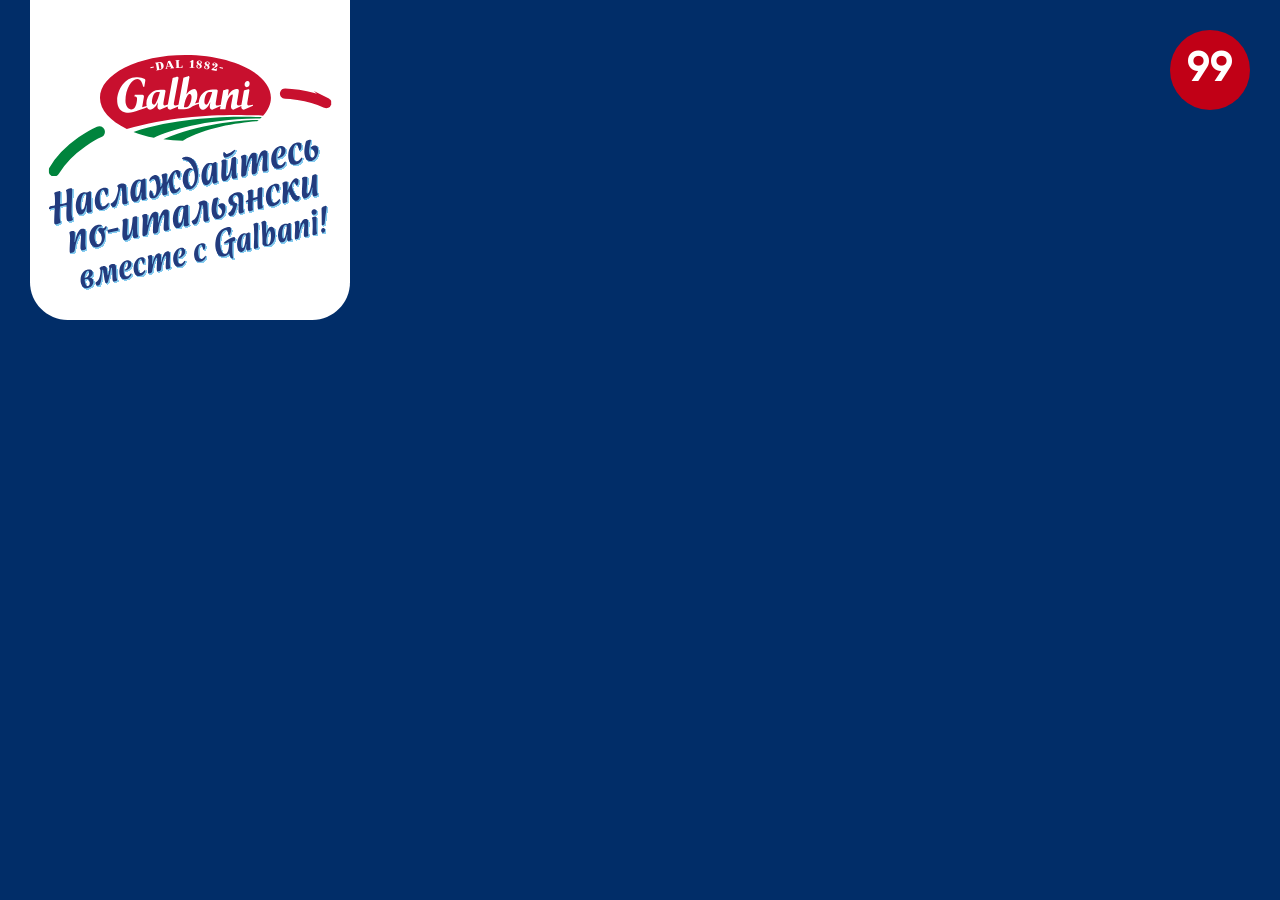
==== game.html @ 810508b4 "add game page" ====
<!doctype html>
<html lang="ru">
  <head>
    <meta charset="UTF-8" />
    <meta name="viewport" content="width=device-width, initial-scale=1.0" />
    <meta http-equiv="X-UA-Compatible" content="IE=edge" />
    <meta name="theme-color" content="#1e2d68" />
    <meta name="description" content="Galbani - Продукция" />
    <link rel="icon" type="image/x-icon" href="./assets/img/favicon.ico" />
    <link rel="stylesheet" type="text/css" href="./assets/css/styles.min.css?v=1.1" />
    <title>Galbani - Продукция</title>
  </head>
  <body>
    <div class="body">
      <!--PRELOADER-->
      <div class="preloader" data-preloader>
        <div class="preloader-center">
          <img src="./assets/img/svg/preloader.svg" alt="Galbani" />
        </div>
      </div>

      <main class="main">
        <!--SECTION PRODUCTS-->
        <section class="section section--game no-padding">
          <a href="../" class="go-back"><span>Назад</span></a>
          <div class="game-timer"><span>99</span></div>

          <div class="game-wrapper">ssss</div>
        </section>
      </main>
    </div>

    <!--POPUPS-->
    <div class="backdrop" data-backdrop>
      <div class="popup" data-popup>
        <!--AUTH POPUP-->
        <div class="popup-content" id="cheque">
          <button class="popup-close" data-popup-close></button>
          CHEQUE POPUP
        </div>
      </div>
    </div>

    <script src="./assets/js/scripts.js" type="module" defer></script>
  </body>
</html>
---- assets/css/styles.min.css ----
:root{--font: 'gilroy', sans-serif;--title: 'dessert-script', sans-serif;--white: #ffffff;--grey: #eef2ec;--black: #000000;--light-blue: #e5f0f8;--bg-blue: #9ed1ea;--blue-light: #02acf7;--blue: #012d68;--blue-hover: #0a499e;--red: #c10016;--red-hover: #d6132a;--invalid: #ffe26b;--cubic: ease}:root{font-synthesis:none;text-rendering:optimizeLegibility;-webkit-font-smoothing:antialiased;-moz-osx-font-smoothing:grayscale;outline:none;-webkit-tap-highlight-color:rgba(0,0,0,0);-webkit-backface-visibility:hidden;backface-visibility:hidden}*,*:before,*:after{padding:0;margin:0;-webkit-box-sizing:border-box;box-sizing:border-box;-webkit-tap-highlight-color:rgba(0,0,0,0)}html,body,.body{font-family:var(--font);font-size:14px;font-weight:400;height:100%;z-index:0}.body{display:-webkit-box;display:-ms-flexbox;display:flex;-webkit-box-orient:vertical;-webkit-box-direction:normal;-ms-flex-direction:column;flex-direction:column;width:100%;position:relative;overflow-x:hidden;overflow-y:auto;-ms-scroll-chaining:none;overscroll-behavior:none;font-family:var(--font);background-color:var(--blue-light);-webkit-overflow-scrolling:touch}img{display:block;-o-object-fit:cover;object-fit:cover;-webkit-user-select:none;-moz-user-select:none;-ms-user-select:none;user-select:none;pointer-events:none}h1,h2,h3,h4,h5,h6,b strong{color:inherit;font-family:var(--title);font-weight:400}a{color:inherit;text-decoration:none;outline:none}ul,ol,menu{list-style:none}fieldset{border:none}button{position:relative;border:none;cursor:pointer;background:none;color:inherit}button:disabled{cursor:auto;pointer-events:none;opacity:.3}.main{display:block;-webkit-box-flex:1;-ms-flex:1;flex:1;-webkit-box-pack:center;-ms-flex-pack:center;justify-content:center;-webkit-box-align:start;-ms-flex-align:start;align-items:flex-start;-ms-flex-line-pack:start;align-content:flex-start;position:relative;width:100%;height:auto}.container{display:block;position:relative;margin:0 auto;width:100%;max-width:1360px;padding:0px 30px;z-index:1}@media(max-width: 1365px){.container{max-width:1200px}}@media(max-width: 1279px){.container{max-width:1024px;padding:0px 20px}}@media(max-width: 1023px){.container{max-width:768px}}.section{display:block;width:100%;position:relative;overflow:hidden;z-index:1;padding:80px 0px;scroll-margin:60px}@media(max-width: 1023px){.section{padding:40px 0px;scroll-margin:50px}}.section.full{min-height:100svh}.section.visible{overflow:visible}.preloader{display:block;position:fixed;overflow:hidden;width:100%;height:100%;left:0px;top:0px;z-index:21;padding:0px 40px;pointer-events:all}@media(max-width: 1439px){.preloader{padding:0px 30px}}@media(max-width: 767px){.preloader{padding:0px 20px}}.preloader:before{content:"";display:block;position:absolute;width:100%;height:100%;left:0px;top:0px;background:-webkit-gradient(linear, left top, left bottom, from(#294b92), to(#1e2d68));background:linear-gradient(#294b92, #1e2d68);opacity:1;-webkit-transition:opacity 1s var(--cubic);transition:opacity 1s var(--cubic)}.preloader.hidden:before{opacity:0}.preloader.hidden .preloader-center{width:400px;height:370px}@media(max-width: 1439px){.preloader.hidden .preloader-center{width:320px;height:320px}}@media(max-width: 1279px){.preloader.hidden .preloader-center{width:100px;height:100px}}.preloader.hidden .preloader-center{left:0%;top:0%;-webkit-transform:translate(0%, 0%);-ms-transform:translate(0%, 0%);transform:translate(0%, 0%)}.preloader.absolute{position:absolute}.preloader-center{display:-webkit-box;display:-ms-flexbox;display:flex;-webkit-box-pack:center;-ms-flex-pack:center;justify-content:center;-webkit-box-align:end;-ms-flex-align:end;align-items:flex-end;-ms-flex-line-pack:end;align-content:flex-end;position:relative;width:560px;height:518px}@media(max-width: 1439px){.preloader-center{width:400px;height:370px}}@media(max-width: 1279px){.preloader-center{width:260px;height:242px}}.preloader-center{left:50%;top:50%;-webkit-transform:translate(-50%, -50%);-ms-transform:translate(-50%, -50%);transform:translate(-50%, -50%);-webkit-transition:width 1s var(--cubic),height 1s var(--cubic),left 1s var(--cubic),top 1s var(--cubic),-webkit-transform 1s var(--cubic);transition:width 1s var(--cubic),height 1s var(--cubic),left 1s var(--cubic),top 1s var(--cubic),-webkit-transform 1s var(--cubic);transition:width 1s var(--cubic),height 1s var(--cubic),left 1s var(--cubic),top 1s var(--cubic),transform 1s var(--cubic);transition:width 1s var(--cubic),height 1s var(--cubic),left 1s var(--cubic),top 1s var(--cubic),transform 1s var(--cubic),-webkit-transform 1s var(--cubic)}.preloader-center:before{content:"";display:block;position:absolute;left:0px;bottom:50%;background:var(--white);width:100%;height:10000px;z-index:0}.preloader-center img{position:relative;z-index:1;width:100%}@font-face{font-family:"dessert-script";src:url("../fonts/dessert-script.woff2") format("woff2"),url("../fonts/dessert-script.woff") format("woff");font-weight:400;font-style:normal}@font-face{font-family:"gilroy";src:url("../fonts/gilroy-bold.woff2") format("woff2"),url("../fonts/gilroy-bold.woff") format("woff");font-weight:700;font-style:normal}@font-face{font-family:"gilroy";src:url("../fonts/gilroy-semibold.woff2") format("woff2"),url("../fonts/gilroy-semibold.woff") format("woff");font-weight:600;font-style:normal}@font-face{font-family:"gilroy";src:url("../fonts/gilroy-medium.woff2") format("woff2"),url("../fonts/gilroy-medium.woff") format("woff");font-weight:500;font-style:normal}@font-face{font-family:"gilroy";src:url("../fonts/gilroy-regular.woff2") format("woff2"),url("../fonts/gilroy-regular.woff") format("woff");font-weight:400;font-style:normal}.title{display:block;width:100%;margin:0 auto;line-height:1;text-align:center}.title.red{color:var(--red)}.title.white{color:var(--white)}.title.ta--l{text-align:left}.title.upper{text-transform:uppercase}.title.title--80{font-size:clamp(40px,5.5556vw,80px)}.subtitle{font-size:clamp(20px,1.6667vw,24px);line-height:1.3;font-weight:400}.subtitle.ta--c{text-align:center}:root{--input-font-family: var(--font);--input-font-size: 14px;--input-font-weight: 400;--input-text-transform: auto;--input-height: 36px;--input-padding: 0px 14px;--input-background: var(--white);--input-border: 2px solid var(--white);--input-border-radius: 5px;--input-color: var(--black);--input-placeholder-color: var(--black);--input-placeholder-opacity: 0.6;--invalid-border: 2px solid var(--yellow);--invalid-color: var(--invalid);--form-gap: 14px}@media(max-width: 1439px){:root{--input-height: 36px;--input-font-size: 14px;--input-border-radius: 5px}}.form{display:-webkit-box;display:-ms-flexbox;display:flex;position:relative;-ms-flex-wrap:wrap;flex-wrap:wrap;width:100%;margin-left:auto;margin-right:auto;gap:var(--form-gap)}.form fieldset{display:-webkit-box;display:-ms-flexbox;display:flex;position:relative;width:100%;-webkit-box-orient:vertical;-webkit-box-direction:normal;-ms-flex-direction:column;flex-direction:column;gap:14px}.label{display:block;width:100%;position:relative;color:inherit}.label .label__text{display:block;width:100%;padding:0px 4px;font-size:10px;font-family:var(--font);opacity:.5;font-weight:500;text-align:left;padding-bottom:5px}.label .placeholder{display:-webkit-box;display:-ms-flexbox;display:flex;position:absolute;width:0px;height:100%;left:18px;top:-2px}@media(max-width: 767px){.label .placeholder{top:0px}}.label .placeholder{-ms-flex-wrap:wrap;flex-wrap:wrap;-webkit-box-pack:start;-ms-flex-pack:start;justify-content:flex-start;-webkit-box-align:center;-ms-flex-align:center;align-items:center;-ms-flex-line-pack:center;align-content:center;color:var(--black);opacity:.6;-webkit-transform:scale(1) translate(0px, 0px);-ms-transform:scale(1) translate(0px, 0px);transform:scale(1) translate(0px, 0px);-webkit-transition:-webkit-transform .2s;transition:-webkit-transform .2s;transition:transform .2s;transition:transform .2s, -webkit-transform .2s;pointer-events:none;white-space:nowrap}.input{width:100%;height:var(--input-height);background:var(--input-background);border:var(--input-border);border-radius:var(--input-border-radius);font-family:var(--input-font-family);font-size:var(--input-font-size);font-weight:var(--input-font-weight);color:var(--input-color);padding:var(--input-padding);text-transform:var(--input-text-transform);outline:none;-webkit-appearance:none;-moz-appearance:none;appearance:none;-webkit-transition:.3s;transition:.3s;-webkit-box-shadow:none;box-shadow:none;resize:none}.input::-webkit-input-placeholder{opacity:.7;-webkit-transition:opacity .3s ease 0s;transition:opacity .3s ease 0s}.input::-moz-placeholder{opacity:.7;-moz-transition:opacity .3s ease 0s;transition:opacity .3s ease 0s}.input:-ms-input-placeholder{opacity:.7;-ms-transition:opacity .3s ease 0s;transition:opacity .3s ease 0s}.input::-ms-input-placeholder{opacity:.7;-ms-transition:opacity .3s ease 0s;transition:opacity .3s ease 0s}.input::placeholder{opacity:.7;-webkit-transition:opacity .3s ease 0s;transition:opacity .3s ease 0s}.input:focus::-webkit-input-placeholder{opacity:0}.input:focus::-moz-placeholder{opacity:0}.input:focus:-ms-input-placeholder{opacity:0}.input:focus::-ms-input-placeholder{opacity:0}.input:focus::placeholder{opacity:0}.input.input--textarea{height:100px}.input.invalid{border:var(--invalid-border);color:var(--red)}.input:not(:-moz-placeholder)+.placeholder{transform:scale(0.7) translate(0px, -18px)}.input:not(:-ms-input-placeholder)+.placeholder{-ms-transform:scale(0.7) translate(0px, -18px);transform:scale(0.7) translate(0px, -18px)}.input:focus+.placeholder,.input:not(:placeholder-shown)+.placeholder{-webkit-transform:scale(0.7) translate(0px, -18px);-ms-transform:scale(0.7) translate(0px, -18px);transform:scale(0.7) translate(0px, -18px)}.input:-webkit-autofill{-webkit-box-shadow:0 0 0px 1000px rgba(0,0,0,0) inset !important;box-shadow:0 0 0px 1000px rgba(0,0,0,0) inset !important;-webkit-text-fill-color:var(--input-color) !important;font-size:var(--input-font-size) !important;font-family:var(--input-font-family) !important;-webkit-transition:background-color 9999s ease-in-out 0s;transition:background-color 9999s ease-in-out 0s}.inputError{display:block;width:100%;height:0px;position:absolute;left:0px;text-align:left;overflow:hidden;-webkit-transition:.3s;transition:.3s;color:var(--invalid);font-size:14px;font-family:var(--font);z-index:20;pointer-events:none}.inputError span{display:inline-block;position:relative;padding:5px 14px;color:var(--black);font-weight:500;font-size:11px;background:var(--yellow);-webkit-box-shadow:0px 3px 10px rgba(0,0,0,.2);box-shadow:0px 3px 10px rgba(0,0,0,.2);top:0px;left:0px;margin-top:5px}.inputError span:before{content:"";width:8px;height:8px;background:var(--yellow);position:absolute;left:9px;top:-3px;-webkit-transform:scaleX(1.5) rotate(45deg);-ms-transform:scaleX(1.5) rotate(45deg);transform:scaleX(1.5) rotate(45deg)}.radio,.checkbox{display:none}.radio+.label__text,.checkbox+.label__text{display:-webkit-inline-box;display:-ms-inline-flexbox;display:inline-flex;-ms-flex-wrap:wrap;flex-wrap:wrap;-webkit-box-align:center;-ms-flex-align:center;align-items:center;-ms-flex-line-pack:center;align-content:center;position:relative;width:100%;min-height:26px;padding:0px;padding-left:40px;color:inherit;opacity:1;cursor:pointer;font-size:14px;line-height:1}.radio+.label__text span,.checkbox+.label__text span{display:inline;font-size:12px;line-height:1.2}.radio+.label__text span a,.checkbox+.label__text span a{display:inline;width:auto;margin:0;text-align:left;color:var(--yellow)}@media(hover: hover){.radio+.label__text span a:hover,.checkbox+.label__text span a:hover{text-decoration:underline}}.radio+.label__text:before,.checkbox+.label__text:before{content:"";display:block;position:absolute;left:0px;top:50%;-webkit-transform:translate(0%, -50%);-ms-transform:translate(0%, -50%);transform:translate(0%, -50%);width:26px;height:26px;border-radius:6px;border:2px solid var(--white);background:rgba(0,0,0,0);-webkit-transition:border .3s;transition:border .3s}.radio:checked+.label__text:before,.checkbox:checked+.label__text:before{background:var(--white) url("../img/svg/checkbox.svg") no-repeat center center;background-size:100% 100%}.radio.invalid+.label__text+.inputError,.checkbox.invalid+.label__text+.inputError{top:30px}.radio.invalid+.label__text,.checkbox.invalid+.label__text{color:var(--invalid)}.radio.invalid+.label__text:before,.checkbox.invalid+.label__text:before{border:2px solid var(--invalid)}.choices{background:none;border-radius:5px;width:100%;height:36px !important;background:var(--white);font-family:var(--font);text-align:left;border:none;margin:0 auto;z-index:10}.choices.is-open{border-radius:5px 5px 0px 0px}.choices.is-open .choices__inner{border-radius:5px 5px 0px 0px}.choices[data-type*=select-one] .choices__input{padding:0;border-bottom:none;background-color:none;margin:0}.choices__inner{width:calc(100% - 40px);text-align:left;border:none;padding:0 !important;border-radius:0px 0px 5px 5px;font-size:14px;font-weight:500;color:var(--black);overflow:hidden}.choices__list{border:none !important;overflow:hidden;padding:0px;background:none}.choices__list.choices__list--single{background:none !important;padding:0px 14px !important}.choices__list.choices__list--single>.choices__item{margin:0;height:36px;padding:0px !important;font-size:14px;margin-top:0}.choices__list--dropdown{left:0px;width:100% !important;border-radius:0px 0px 5px 5px !important;border:none !important;border-top:none !important;font-size:14px !important;font-weight:500;text-align:left;background:var(--white) !important}.choices__list--dropdown.is-active{background:none}.choices__list--dropdown .choices__item{background:var(--white);opacity:1}.choices__list--dropdown .choices__item.is-highlighted{background:rgba(0,0,0,.1) !important}.choices__item{display:block;background:none;-webkit-box-shadow:none;box-shadow:none;font-size:14px !important;width:100%;margin:0 auto;padding:0 !important;color:var(--black)}.choices__item.choices__item--selectable{display:-webkit-box;display:-ms-flexbox;display:flex;-webkit-box-pack:start;-ms-flex-pack:start;justify-content:flex-start;-webkit-box-align:center;-ms-flex-align:center;align-items:center;-ms-flex-line-pack:center;align-content:center;height:36px;padding:0px 14px !important}.choices__item:before,.choices__item:after{content:none !important}.choices[data-type*=select-one]::after{width:24px;height:24px;border:none !important;margin:0 !important;top:50%;right:6px;background:url("../img/svg/select.svg") no-repeat center center;-webkit-transform:translate(0px, -50%) rotate(0deg);-ms-transform:translate(0px, -50%) rotate(0deg);transform:translate(0px, -50%) rotate(0deg);-webkit-transition:.3s;transition:.3s}.choices.is-open[data-type*=select-one]::after{-webkit-transform:translate(0px, -50%) rotate(180deg);-ms-transform:translate(0px, -50%) rotate(180deg);transform:translate(0px, -50%) rotate(180deg)}@-webkit-keyframes button-shine{0%,60%{-webkit-transform:skew(-20deg) translate(-110%, 0%);transform:skew(-20deg) translate(-110%, 0%)}100%{-webkit-transform:skew(-20deg) translate(110%, 0%);transform:skew(-20deg) translate(110%, 0%)}}@keyframes button-shine{0%,60%{-webkit-transform:skew(-20deg) translate(-110%, 0%);transform:skew(-20deg) translate(-110%, 0%)}100%{-webkit-transform:skew(-20deg) translate(110%, 0%);transform:skew(-20deg) translate(110%, 0%)}}.buttons{display:-webkit-box;display:-ms-flexbox;display:flex;position:relative;width:100%;-webkit-box-pack:center;-ms-flex-pack:center;justify-content:center;-webkit-box-align:center;-ms-flex-align:center;align-items:center;gap:12px}.button{display:-webkit-box;display:-ms-flexbox;display:flex;height:40px;-webkit-box-pack:center;-ms-flex-pack:center;justify-content:center;-webkit-box-align:center;-ms-flex-align:center;align-items:center;-ms-flex-line-pack:center;align-content:center;position:relative;overflow:hidden;border-radius:40px;padding:0px 32px;background-color:var(--blue);font-family:var(--title);-webkit-transition:background-color .3s;transition:background-color .3s;font-weight:400}.button span{display:block;font-size:18px;line-height:1.2;color:var(--white)}.button>*{z-index:1;pointer-events:none}.button:before{content:"";display:block;position:absolute;left:0px;top:0px;width:100%;height:100%;background:-webkit-gradient(linear, left top, right top, from(rgba(0, 0, 0, 0)), color-stop(rgba(72, 175, 255, 0.502)), to(rgba(0, 0, 0, 0)));background:linear-gradient(90deg, rgba(0, 0, 0, 0), rgba(72, 175, 255, 0.502), rgba(0, 0, 0, 0));z-index:0;-webkit-animation:button-shine 4s ease-in-out infinite;animation:button-shine 4s ease-in-out infinite}@media(hover: hover){.button:hover{background-color:var(--blue-hover)}}.button.big{height:66px;padding:0px 40px}.button.big span{font-size:26px}.button.small{height:28px;padding:0px 24px}.button.small span{font-family:var(--font);font-weight:500;font-size:14px}.button.red{background-color:var(--red);height:50px}.button.red span{font-size:24px}.button.red:before{background:-webkit-gradient(linear, left top, right top, from(rgba(0, 0, 0, 0)), color-stop(rgba(255, 255, 255, 0.5)), to(rgba(0, 0, 0, 0)));background:linear-gradient(90deg, rgba(0, 0, 0, 0), rgba(255, 255, 255, 0.5), rgba(0, 0, 0, 0))}@media(hover: hover){.button.red:hover{background-color:var(--red-hover)}}.button.light{background-color:var(--bg-blue)}.button.light span{color:var(--blue)}.button.light:before{background:var(--white);-webkit-transform:translate(-101%, 0%);-ms-transform:translate(-101%, 0%);transform:translate(-101%, 0%);-webkit-animation:none;animation:none;-webkit-transition:-webkit-transform .5s;transition:-webkit-transform .5s;transition:transform .5s;transition:transform .5s, -webkit-transform .5s;border-radius:40px}@media(hover: hover){.button.light:hover:before{-webkit-transform:translate(0%, 0%);-ms-transform:translate(0%, 0%);transform:translate(0%, 0%)}}.button.full{width:100%}.burger{display:none}.header{position:sticky;display:-webkit-box;display:-ms-flexbox;display:flex;-webkit-box-pack:justify;-ms-flex-pack:justify;justify-content:space-between;-webkit-box-align:center;-ms-flex-align:center;align-items:center;-ms-flex-line-pack:center;align-content:center;top:0px;left:0px;z-index:20;width:100%;height:60px;-ms-flex-negative:0;flex-shrink:0;background:-webkit-gradient(linear, left top, left bottom, from(#1e2d68), to(#294b92));background:linear-gradient(#1e2d68, #294b92);color:var(--white);padding:0px 40px;gap:20px}@media(max-width: 1439px){.header{padding:0px 30px}}@media(max-width: 767px){.header{padding:0px 20px;height:50px}}.logo-wrapper{width:120px;height:60px}.logo-wrapper img{width:100%}@media(max-width: 767px){.logo-wrapper{width:80px;height:50px}}.profile-button{display:-webkit-inline-box;display:-ms-inline-flexbox;display:inline-flex;position:relative;-ms-flex-wrap:wrap;flex-wrap:wrap;-webkit-box-pack:center;-ms-flex-pack:center;justify-content:center;-webkit-box-align:center;-ms-flex-align:center;align-items:center;-ms-flex-line-pack:center;align-content:center;gap:6px;font-size:14px;font-weight:500;color:var(--white);-webkit-transition:color .3s;transition:color .3s}.profile-button:hover,.profile-button:focus{color:var(--bg-blue)}.navigation{display:-webkit-box;display:-ms-flexbox;display:flex;-webkit-box-align:center;-ms-flex-align:center;align-items:center;-webkit-box-pack:center;-ms-flex-pack:center;justify-content:center;z-index:2;margin-left:auto}.menu{display:-webkit-inline-box;display:-ms-inline-flexbox;display:inline-flex;-webkit-box-flex:1;-ms-flex:1;flex:1;-ms-flex-wrap:wrap;flex-wrap:wrap;-webkit-box-pack:center;-ms-flex-pack:center;justify-content:center;-webkit-box-align:center;-ms-flex-align:center;align-items:center;-ms-flex-line-pack:center;align-content:center;gap:24px}.menu li .menu__link{font-size:16px;font-weight:500;line-height:1;-webkit-transition:color .3s;transition:color .3s;cursor:pointer}.menu li .menu__link.active,.menu li .menu__link:hover,.menu li .menu__link:focus{color:var(--bg-blue)}@media(min-width: 1440px){.menu li .button{margin-left:30px}}@media(max-width: 1279px){.burger{display:-webkit-box;display:-ms-flexbox;display:flex;position:relative;right:10px;-webkit-box-pack:center;-ms-flex-pack:center;justify-content:center;-webkit-box-align:center;-ms-flex-align:center;align-items:center;-ms-flex-line-pack:center;align-content:center;width:20px;height:50px;font-size:0px;z-index:2;margin-left:auto;margin-right:-10px;-ms-flex-negative:0;flex-shrink:0}.burger span,.burger:before,.burger:after{position:absolute;height:3px;border-radius:1.5px;background:var(--white);-webkit-transition:.6s;transition:.6s;opacity:1;z-index:1}.burger:before{content:"";width:20px}.burger:after{content:"";width:20px}.burger span{width:20px;-webkit-transform:translate(0px, 0px);-ms-transform:translate(0px, 0px);transform:translate(0px, 0px)}.burger:before{-webkit-transform:translate(0px, -8px) rotate(0deg);-ms-transform:translate(0px, -8px) rotate(0deg);transform:translate(0px, -8px) rotate(0deg)}.burger:after{-webkit-transform:translate(0px, 8px) rotate(0deg);-ms-transform:translate(0px, 8px) rotate(0deg);transform:translate(0px, 8px) rotate(0deg)}.burger.open span{-webkit-transform:translate(10px, 0px);-ms-transform:translate(10px, 0px);transform:translate(10px, 0px);opacity:0}.burger.open:before{-webkit-transform:translate(0px, 0px) rotate(45deg);-ms-transform:translate(0px, 0px) rotate(45deg);transform:translate(0px, 0px) rotate(45deg)}.burger.open:after{-webkit-transform:translate(0px, 0px) rotate(-45deg);-ms-transform:translate(0px, 0px) rotate(-45deg);transform:translate(0px, 0px) rotate(-45deg)}.navigation{position:fixed;-webkit-box-align:start;-ms-flex-align:start;align-items:flex-start;width:100%;height:100vh;overflow-x:hidden;overflow-y:auto;scrollbar-width:none;-ms-overflow-style:none;top:0px;right:0px;background:var(--blue);-webkit-transform:translate(0%, 0%);-ms-transform:translate(0%, 0%);transform:translate(0%, 0%);-webkit-transition:opacity .3s ease .3s;transition:opacity .3s ease .3s;opacity:0;pointer-events:none;padding:0px;z-index:0}.navigation::-webkit-scrollbar{width:0px;height:0px;display:none}.navigation .menu{-webkit-transition:opacity .3s ease 0s,-webkit-transform .3s ease 0s;transition:opacity .3s ease 0s,-webkit-transform .3s ease 0s;transition:transform .3s ease 0s,opacity .3s ease 0s;transition:transform .3s ease 0s,opacity .3s ease 0s,-webkit-transform .3s ease 0s;opacity:0;-webkit-transform:translate(0%, -20%);-ms-transform:translate(0%, -20%);transform:translate(0%, -20%)}.navigation.open{pointer-events:all;opacity:1;-webkit-transform:translate(0%, 0%);-ms-transform:translate(0%, 0%);transform:translate(0%, 0%);-webkit-transition:opacity .3s ease 0s;transition:opacity .3s ease 0s}.navigation.open .menu{-webkit-transition:opacity .5s ease 0s,-webkit-transform .5s ease 0s;transition:opacity .5s ease 0s,-webkit-transform .5s ease 0s;transition:transform .5s ease 0s,opacity .5s ease 0s;transition:transform .5s ease 0s,opacity .5s ease 0s,-webkit-transform .5s ease 0s;opacity:1;-webkit-transform:translate(0%, 0%);-ms-transform:translate(0%, 0%);transform:translate(0%, 0%)}.menu{padding:80px 30px 50px 30px;width:100%;max-width:768px;min-height:100svh;-ms-flex-wrap:nowrap;flex-wrap:nowrap;-webkit-box-orient:vertical;-webkit-box-direction:normal;-ms-flex-direction:column;flex-direction:column;-webkit-box-pack:start;-ms-flex-pack:start;justify-content:flex-start;-webkit-box-align:center;-ms-flex-align:center;align-items:center;-ms-flex-line-pack:center;align-content:center;gap:30px}}@media(max-width: 1279px)and (max-width: 767px){.menu{padding:60px 20px 40px 20px}}@media(max-width: 1279px){.menu li{-webkit-box-ordinal-group:2;-ms-flex-order:1;order:1}.menu li:first-child,.menu li:last-child{margin-top:auto}.menu li .menu__link{font-size:22px;font-weight:500}.menu li .button.small{height:40px;margin-bottom:30px}.menu li .button.small span{font-size:22px;font-weight:500}.profile-button{gap:12px;font-size:22px}.profile-button img{width:32px}}.swiper{width:100%}.arrow{display:block;position:absolute;width:40px;height:60px;cursor:pointer;-webkit-transition:.3s;transition:.3s;z-index:4}.arrow.swiper-button-disabled{opacity:0;pointer-events:none}.arrow[data-arrow-prev]{right:100%;top:50%;-webkit-transform:translate(-50%, -50%);-ms-transform:translate(-50%, -50%);transform:translate(-50%, -50%);background:url("../img/svg/arrow-left.svg") no-repeat center center}.arrow[data-arrow-next]{left:100%;top:50%;-webkit-transform:translate(50%, -50%);-ms-transform:translate(50%, -50%);transform:translate(50%, -50%);background:url("../img/svg/arrow-right.svg") no-repeat center center}.swiper-pagination{display:-webkit-box;display:-ms-flexbox;display:flex;position:relative;width:364px !important;max-width:calc(100% - 40px);height:12px;margin-left:auto;margin-right:auto;margin-top:24px;-webkit-box-pack:center;-ms-flex-pack:center;justify-content:center;-webkit-box-align:center;-ms-flex-align:center;align-items:center;-ms-flex-line-pack:center;align-content:center;top:0px !important;left:0px !important;bottom:0px !important;-webkit-transform:translate(0%, 0%) !important;-ms-transform:translate(0%, 0%) !important;transform:translate(0%, 0%) !important;gap:2px;overflow:visible}@media(max-width: 767px){.swiper-pagination{margin-top:14px}}.swiper-pagination .swiper-pagination-bullet{-webkit-box-flex:1;-ms-flex:1;flex:1;width:auto !important;height:8px !important;border-radius:0px !important;background:hsla(0,0%,100%,.5);-webkit-transform:scale(1) translate(0px, 0px) !important;-ms-transform:scale(1) translate(0px, 0px) !important;transform:scale(1) translate(0px, 0px) !important;left:0px !important;margin:0 !important;opacity:1;-webkit-box-shadow:inset 0px 4px 4px rgba(0,0,0,0);box-shadow:inset 0px 4px 4px rgba(0,0,0,0);-webkit-transition:background .3s !important;transition:background .3s !important}.swiper-pagination .swiper-pagination-bullet:first-child{border-radius:20px 0px 0px 20px !important}.swiper-pagination .swiper-pagination-bullet:last-child{border-radius:0px 20px 20px 0px !important}.swiper-pagination .swiper-pagination-bullet.swiper-pagination-bullet-active{background:#fff}.swiper-pagination.big .swiper-pagination-bullet{width:52px !important}.swiper-pagination.big .swiper-pagination-bullet.swiper-pagination-bullet-active{background:#44caf6;-webkit-box-shadow:inset 4px 4px 10px #00eaff;box-shadow:inset 4px 4px 10px #00eaff}@media(max-width: 767px){.swiper-pagination.big .swiper-pagination-bullet{width:26px !important;height:6px !important;-webkit-box-shadow:inset 0px 2px 2px rgba(0,0,0,.25);box-shadow:inset 0px 2px 2px rgba(0,0,0,.25)}}.section--accordeon{background:var(--white);padding-bottom:60px;overflow:visible}@media(max-width: 1023px){.section--accordeon{padding-bottom:40px}}@media(max-width: 767px){.section--accordeon .container{padding:0px 10px}}.section--accordeon__header{position:relative;background:var(--green);padding:10px 20px;border-radius:80px;cursor:pointer;-webkit-user-select:none;-moz-user-select:none;-ms-user-select:none;user-select:none;outline:none;color:var(--white)}@media(max-width: 767px){.section--accordeon__header{display:-webkit-box;display:-ms-flexbox;display:flex;padding-right:60px;padding-left:24px;min-height:80px;-webkit-box-align:center;-ms-flex-align:center;align-items:center}.section--accordeon__header .title{margin-right:auto;-webkit-box-pack:start;-ms-flex-pack:start;justify-content:flex-start;font-size:30px;text-align:left}.section--accordeon__header .title:before,.section--accordeon__header .title:after{content:none}}.section--accordeon__body{color:var(--black)}[data-accordeon]{display:block;position:relative;width:100%}[data-accordeon] [data-accordeon-header]{cursor:pointer;-webkit-user-select:none;-moz-user-select:none;-ms-user-select:none;user-select:none;outline:none;position:relative}[data-accordeon] [data-accordeon-header]:before{content:"";position:absolute;right:20px;top:50%;width:42px;height:42px;border-radius:42px;background:var(--red) url("../img/svg/arrow-down.svg") no-repeat center center;background-size:24px 12px;-webkit-transform:translate(0%, -50%) rotate(0deg);-ms-transform:translate(0%, -50%) rotate(0deg);transform:translate(0%, -50%) rotate(0deg);-webkit-transition:-webkit-transform .5s ease 0s;transition:-webkit-transform .5s ease 0s;transition:transform .5s ease 0s;transition:transform .5s ease 0s, -webkit-transform .5s ease 0s}@media(max-width: 1279px){[data-accordeon] [data-accordeon-header]:before{right:14px}}@media(max-width: 767px){[data-accordeon] [data-accordeon-header]:before{right:10px}}[data-accordeon].active>[data-accordeon-header]:before{-webkit-transform:translate(0%, -50%) rotate(180deg);-ms-transform:translate(0%, -50%) rotate(180deg);transform:translate(0%, -50%) rotate(180deg)}[data-accordeon-body]{display:block;position:relative;overflow:hidden;width:100%;height:0px}.section--hero{display:-webkit-box;display:-ms-flexbox;display:flex;padding:0;background:url("../img/hero/bg.webp") no-repeat center center/cover;margin-top:-60px;padding-top:60px}@media(max-width: 767px){.section--hero{margin-top:-50px;padding-top:50px}}.hero-content{background:-webkit-gradient(linear, left bottom, left top, from(#1e2d68), to(#294b92));background:linear-gradient(to top, #1e2d68 0%, #294b92 100%);color:var(--white);margin-top:auto;display:block;width:100%;padding:20px 0px}.hero-text{display:inline-block;text-align:center}.hero-text strong{font-size:110px;line-height:1}.hero-text span{font-family:var(--font);font-size:38px;line-height:1;font-weight:700;color:var(--bg-blue)}.hero-text span b{font-family:var(--title);font-weight:400;font-size:48px;line-height:inherit;color:var(--white)}.hero-image{position:absolute;right:0px;bottom:0px;width:478px;-webkit-transform:translate(12.8%, 0%);-ms-transform:translate(12.8%, 0%);transform:translate(12.8%, 0%)}.howToWin{display:-webkit-box;display:-ms-flexbox;display:flex;-ms-flex-wrap:wrap;flex-wrap:wrap;max-width:1242px;margin:0 auto;gap:14px;counter-reset:howToWin}.howToWin li{display:-webkit-box;display:-ms-flexbox;display:flex;-webkit-box-flex:1;-ms-flex:1;flex:1;position:relative;-webkit-box-orient:vertical;-webkit-box-direction:normal;-ms-flex-direction:column;flex-direction:column;-webkit-box-pack:start;-ms-flex-pack:start;justify-content:flex-start;-webkit-box-align:center;-ms-flex-align:center;align-items:center;gap:18px;text-align:center;counter-increment:howToWin}.howToWin li:before{content:counter(howToWin);display:-webkit-box;display:-ms-flexbox;display:flex;position:absolute;left:0px;top:20px;-webkit-box-pack:center;-ms-flex-pack:center;justify-content:center;-webkit-box-align:center;-ms-flex-align:center;align-items:center;-ms-flex-line-pack:center;align-content:center;width:50px;height:50px;border-radius:50px;background-color:var(--red);color:var(--white);font-family:var(--title);font-size:36px;-ms-flex-negative:0;flex-shrink:0;line-height:50px;z-index:2}.howToWin li .button{margin-top:10px}.howToWin__image{display:-webkit-box;display:-ms-flexbox;display:flex;position:relative;width:100%;-ms-flex-wrap:wrap;flex-wrap:wrap;-webkit-box-pack:center;-ms-flex-pack:center;justify-content:center;-webkit-box-align:center;-ms-flex-align:center;align-items:center;-ms-flex-line-pack:center;align-content:center;z-index:1}.howToWin__image:before{content:"";display:block;width:100%;padding-top:100%}.howToWin__image img{position:absolute;width:166.666666%}.howToWin__title,.howToWin__text{display:block;position:relative;z-index:2;margin:0 auto}.howToWin__title{font-family:var(--font);text-transform:uppercase;font-size:26px;font-weight:700}.howToWin__text{max-width:240px;font-size:16px;line-height:1.5}.section--about{display:-webkit-box;display:-ms-flexbox;display:flex;height:100svh;padding-top:94px;padding-bottom:40px;background:url("../img/about/about.webp") no-repeat right bottom/cover;color:var(--white)}.section--about .container{display:-webkit-box;display:-ms-flexbox;display:flex;-webkit-box-flex:1;-ms-flex:1;flex:1;-webkit-box-orient:vertical;-webkit-box-direction:normal;-ms-flex-direction:column;flex-direction:column;-webkit-box-pack:justify;-ms-flex-pack:justify;justify-content:space-between;-webkit-box-align:start;-ms-flex-align:start;align-items:flex-start}.section--about .subtitle{max-width:650px;font-size:22px;margin-top:28px}.section--about .title--80 span{display:inline-block;max-width:245px;font-size:22px;line-height:1.1;font-family:var(--font);font-weight:500;margin-left:20px}.about-title{display:block;width:100%;margin-bottom:10px}.about-title span{display:inline-block;font-family:var(--font);margin-left:120px;font-weight:600;padding:10px 30px;background:var(--white);border-radius:50px;color:var(--blue)}.about-slider{max-width:730px;margin:auto 0px}.about-slider .swiper-slide{opacity:0 !important;pointer-events:none}.about-slider .swiper-slide.swiper-slide-fully-visible{opacity:1 !important;pointer-events:all}.calendar{display:-webkit-inline-box;display:-ms-inline-flexbox;display:inline-flex;position:relative;color:var(--blue);background:var(--white);-webkit-box-align:end;-ms-flex-align:end;align-items:flex-end;padding:20px 24px 20px 0px;border-radius:0px 20px 20px 0px;gap:10px;margin-top:90px}.calendar p{display:block;position:relative;z-index:2;font-size:22px;line-height:1.4}.calendar img{position:relative;top:20px;width:182px;margin-top:-90px;margin-bottom:0px;z-index:2}.calendar:before{content:"";display:block;position:absolute;right:50%;top:0px;width:10000px;height:100%;background:var(--white);z-index:0}.sticky-background-wrapper{display:block;width:100%;position:relative;z-index:0}.sticky-background{display:block;position:sticky;left:0px;top:0px;width:100%;height:100svh;background:url("../img/sticky-bg.webp") no-repeat center center/cover;z-index:0;pointer-events:none}#prizes{margin-top:-100svh}.section--prizes#prizes-garanty{padding-top:20px}.section--prizes .container{display:-webkit-box;display:-ms-flexbox;display:flex;-webkit-box-orient:vertical;-webkit-box-direction:normal;-ms-flex-direction:column;flex-direction:column;-webkit-box-align:center;-ms-flex-align:center;align-items:center}.section--prizes .subtitle{color:var(--white);margin-bottom:30px;margin-top:34px}.prizes{display:block;position:relative;margin-top:40px;max-width:1160px}.prizes .swiper{overflow:visible}.prizes .swiper .swiper-slide{opacity:0;pointer-events:none;-webkit-transition:opacity .5s;transition:opacity .5s}.prizes .swiper .swiper-slide.swiper-slide-active,.prizes .swiper .swiper-slide.swiper-slide-active+.swiper-slide,.prizes .swiper .swiper-slide.swiper-slide-active+.swiper-slide+.swiper-slide{opacity:1;pointer-events:all}.prize{display:-webkit-box;display:-ms-flexbox;display:flex;position:relative;width:100%;-webkit-box-orient:vertical;-webkit-box-direction:normal;-ms-flex-direction:column;flex-direction:column;-webkit-box-pack:center;-ms-flex-pack:center;justify-content:center;-webkit-box-align:center;-ms-flex-align:center;align-items:center;-ms-flex-line-pack:center;align-content:center;gap:20px;padding:24px;border-radius:30px;text-align:center;background-color:var(--white)}.prize__image{display:-webkit-box;display:-ms-flexbox;display:flex;position:relative;-webkit-box-pack:center;-ms-flex-pack:center;justify-content:center;-webkit-box-align:center;-ms-flex-align:center;align-items:center;-ms-flex-line-pack:center;align-content:center;width:300px;height:300px}.prize__image img{width:100%}.prize__text{display:block;width:100%;min-height:56px;font-size:24px;font-weight:600;line-height:1.2;color:var(--blue)}.sticky-background-wrapper{display:block;width:100%;position:relative;z-index:0}.sticky-background{display:block;position:sticky;left:0px;top:0px;width:100%;height:100svh;background:url("../img/sticky-bg.webp") no-repeat center center/cover;z-index:0;pointer-events:none}#prizes{margin-top:-100svh}.section--prizes#prizes-garanty{padding-top:20px}.section--prizes .container{display:-webkit-box;display:-ms-flexbox;display:flex;-webkit-box-orient:vertical;-webkit-box-direction:normal;-ms-flex-direction:column;flex-direction:column;-webkit-box-align:center;-ms-flex-align:center;align-items:center}.section--prizes .subtitle{color:var(--white);margin-bottom:30px;margin-top:34px}.prizes{display:block;position:relative;margin-top:40px;max-width:1160px}.prizes .swiper{overflow:visible}.prizes .swiper .swiper-slide{opacity:0;pointer-events:none;-webkit-transition:opacity .5s;transition:opacity .5s}.prizes .swiper .swiper-slide.swiper-slide-active,.prizes .swiper .swiper-slide.swiper-slide-active+.swiper-slide,.prizes .swiper .swiper-slide.swiper-slide-active+.swiper-slide+.swiper-slide{opacity:1;pointer-events:all}.prize{display:-webkit-box;display:-ms-flexbox;display:flex;position:relative;width:100%;-webkit-box-orient:vertical;-webkit-box-direction:normal;-ms-flex-direction:column;flex-direction:column;-webkit-box-pack:center;-ms-flex-pack:center;justify-content:center;-webkit-box-align:center;-ms-flex-align:center;align-items:center;-ms-flex-line-pack:center;align-content:center;gap:20px;padding:24px;border-radius:30px;text-align:center;background-color:var(--white)}.prize__image{display:-webkit-box;display:-ms-flexbox;display:flex;position:relative;-webkit-box-pack:center;-ms-flex-pack:center;justify-content:center;-webkit-box-align:center;-ms-flex-align:center;align-items:center;-ms-flex-line-pack:center;align-content:center;width:300px;height:300px}.prize__image img{width:100%}.prize__text{display:block;width:100%;min-height:56px;font-size:24px;font-weight:600;line-height:1.2;color:var(--blue)}.section--game{display:-webkit-box;display:-ms-flexbox;display:flex;-webkit-box-align:center;-ms-flex-align:center;align-items:center;min-height:100vh;background-color:var(--blue);color:var(--white);padding-top:100px;padding-bottom:56px;scroll-margin:0px}.section--game.no-padding{padding:0}.section--game:before{content:"";display:block;position:absolute;width:100%;height:100%;left:0px;top:0px;background-image:url("../img/sea.gif");background-repeat:no-repeat;background-position:center center;background-size:cover;opacity:.1}.section--game .subtitle{max-width:580px;margin-top:40px}.game-prize-info{display:-webkit-box;display:-ms-flexbox;display:flex;position:relative;max-width:560px;-webkit-box-pack:center;-ms-flex-pack:center;justify-content:center;-webkit-box-align:center;-ms-flex-align:center;align-items:center;-ms-flex-line-pack:center;align-content:center;gap:56px;margin-top:42px}.game-prize-info .info p{font-size:24px;font-weight:600;line-height:1.5;text-transform:uppercase}.game-prize-info .info .button{margin-top:30px}.italy-full-image{position:absolute;max-width:565px;right:-20px;bottom:-50px}.go-back{display:-webkit-inline-box;display:-ms-inline-flexbox;display:inline-flex;position:absolute;left:36px;top:40px;z-index:2;-webkit-box-pack:start;-ms-flex-pack:start;justify-content:flex-start;-webkit-box-align:center;-ms-flex-align:center;align-items:center;-ms-flex-line-pack:center;align-content:center;gap:12px}.go-back span{font-size:24px;font-weight:600;font-family:var(--font);-webkit-transition:color .3s var(--cubic);transition:color .3s var(--cubic)}.go-back:before{content:"";display:block;width:12px;height:20px;background:url("../img/svg/go-back.svg") no-repeat center center/cover}@media(hover: hover){.go-back:hover span{color:var(--bg-blue)}}.game-timer{display:-webkit-box;display:-ms-flexbox;display:flex;position:absolute;right:30px;top:30px;width:80px;height:80px;border-radius:80px;background-color:var(--red);color:var(--white);z-index:2;-webkit-box-pack:center;-ms-flex-pack:center;justify-content:center;-webkit-box-align:center;-ms-flex-align:center;align-items:center;-ms-flex-line-pack:center;align-content:center}.game-timer span{font-family:var(--font);font-size:42px;font-weight:700}.game-wrapper{display:block;position:relative;width:100%;height:100%;padding:30px;min-height:100svh;z-index:1}.winners{display:-webkit-box;display:-ms-flexbox;display:flex;position:relative;width:100%;max-width:1164px;margin:0 auto;-webkit-box-orient:vertical;-webkit-box-direction:normal;-ms-flex-direction:column;flex-direction:column;-webkit-box-pack:center;-ms-flex-pack:center;justify-content:center;-webkit-box-align:center;-ms-flex-align:center;align-items:center;-ms-flex-line-pack:center;align-content:center;gap:40px;padding-top:30px}.winners-filters{display:-webkit-box;display:-ms-flexbox;display:flex;position:relative;width:100%;-ms-flex-wrap:wrap;flex-wrap:wrap;-webkit-box-pack:justify;-ms-flex-pack:justify;justify-content:space-between;-webkit-box-align:center;-ms-flex-align:center;align-items:center;-ms-flex-line-pack:center;align-content:center;gap:12px}.winners-filters .choices{background:none;border-radius:22px;width:100%;min-width:220px;height:44px !important;background:#eef2ec !important;margin:0;z-index:10;font-weight:400}.winners-filters .choices.is-open{border-radius:22px 22px 0px 0px !important}.winners-filters .choices.is-open .choices__inner{border-radius:22px 22px 0px 0px !important}.winners-filters .choices__inner{font-weight:400}.winners-filters .choices[data-type*=select-one]::after{right:12px;background:#eef2ec url("../img/svg/select-red.svg") no-repeat center center}.winners-filters .choices__list.choices__list--single{background:#eef2ec !important;padding:0px 0px 0px 16px !important}.winners-filters .choices__list.choices__list--single>.choices__item{height:44px;text-wrap:nowrap}.winners-filters .choices__list--dropdown{left:0px;width:100% !important;border-radius:0px 0px 22px 22px !important;font-weight:400 !important;background:#eef2ec !important}.winners-filters .choices__list--dropdown .choices__item{background:#eef2ec;opacity:1}.winners-filters .choices__list--dropdown .choices__item.is-highlighted{background:rgba(0,0,0,.1) !important}.winners-filters .form{margin:0;max-width:220px}.winners-filters .form .input{background:#eef2ec;border:2px solid #eef2ec;height:44px;border-radius:44px;padding:0px 50px 0px 16px}.winners-filters .form .input::-webkit-input-placeholder{color:var(--black);opacity:1}.winners-filters .form .input::-moz-placeholder{color:var(--black);opacity:1}.winners-filters .form .input:-ms-input-placeholder{color:var(--black);opacity:1}.winners-filters .form .input::-ms-input-placeholder{color:var(--black);opacity:1}.winners-filters .form .input::placeholder{color:var(--black);opacity:1}.winners-filters .form .input:focus::-webkit-input-placeholder{opacity:0}.winners-filters .form .input:focus::-moz-placeholder{opacity:0}.winners-filters .form .input:focus:-ms-input-placeholder{opacity:0}.winners-filters .form .input:focus::-ms-input-placeholder{opacity:0}.winners-filters .form .input:focus::placeholder{opacity:0}.winners-filters .search-submit{width:40px;height:40px;position:absolute;background:#eef2ec url("../img/svg/search.svg") no-repeat center center;right:8px;top:2px;border-radius:44px;font-size:0;color:rgba(0,0,0,0)}.table{position:relative;text-align:left;width:100%;border-spacing:0;border:none;table-layout:fixed}.table thead{min-height:60px;border-radius:60px;color:var(--white);font-size:18px;line-height:1;font-weight:700;position:relative;overflow:hidden;z-index:1}.table thead tr{background:-webkit-gradient(linear, left top, right top, from(rgba(255, 255, 255, 0)), color-stop(9.99%, rgba(255, 255, 255, 0)), color-stop(10%, var(--green)), color-stop(90%, var(--green)), color-stop(90%, rgba(255, 255, 255, 0)), to(rgba(255, 255, 255, 0)));background:linear-gradient(90deg, rgba(255, 255, 255, 0) 0%, rgba(255, 255, 255, 0) 9.99%, var(--green) 10%, var(--green) 90%, rgba(255, 255, 255, 0) 90%, rgba(255, 255, 255, 0) 100%)}.table thead th{text-wrap:nowrap;background:var(--green)}.table th,.table td{width:22%;height:60px}.table th:first-child,.table td:first-child{border-radius:60px 0px 0px 60px;padding-left:36px;padding-right:100%;text-align:right;width:28%}.table th:last-child,.table td:last-child{border-radius:0px 60px 60px 0px;padding-right:36px;width:28%}.table tbody{color:var(--black);font-weight:400;font-size:14px;line-height:1.2}.table tbody tr:nth-child(2n+2){background:rgba(0,0,0,0)}.table tbody tr:nth-child(2n+2) td{background:#eef2ec}.table tbody tr td:first-child{padding-left:128px}.pagination{display:-webkit-box;display:-ms-flexbox;display:flex;position:relative;-ms-flex-wrap:wrap;flex-wrap:wrap;-webkit-box-pack:center;-ms-flex-pack:center;justify-content:center;-webkit-box-align:center;-ms-flex-align:center;align-items:center;-ms-flex-line-pack:center;align-content:center;gap:10px}.pagination li{display:-webkit-box;display:-ms-flexbox;display:flex;position:relative;width:32px;height:32px;-webkit-box-pack:center;-ms-flex-pack:center;justify-content:center;-webkit-box-align:center;-ms-flex-align:center;align-items:center;-ms-flex-line-pack:center;align-content:center}.pagination li:first-child,.pagination li:last-child{width:40px;height:40px}.pagination li:first-child a.disabled,.pagination li:last-child a.disabled{opacity:.2;pointer-events:none}.pagination li:first-child{margin-right:24px}.pagination li:last-child{margin-left:24px}.pagination-btn{display:-webkit-box;display:-ms-flexbox;display:flex;position:relative;-webkit-box-pack:center;-ms-flex-pack:center;justify-content:center;-webkit-box-align:center;-ms-flex-align:center;align-items:center;-ms-flex-line-pack:center;align-content:center;width:100%;height:100%;background-color:#eef2ec;border-radius:50px;line-height:1;color:var(--black);font-weight:400;font-size:16px;-webkit-transition:background-color .3s,color .3s;transition:background-color .3s,color .3s}.pagination-btn.active{background-color:var(--red);color:var(--white)}@media(hover: hover){.pagination-btn:hover{background-color:var(--red);color:var(--white)}}.pagination-btn.prev,.pagination-btn.next{background-color:var(--red)}@media(hover: hover){.pagination-btn.prev:hover,.pagination-btn.next:hover{background-color:var(--black)}}.pagination-btn.prev:disabled,.pagination-btn.next:disabled{opacity:.3;pointer-events:none}@media(max-width: 1439px){.winners{max-width:calc(100% - 60px);gap:30px}.winners-filters{gap:12px}}@media(max-width: 1023px){#winners{scroll-margin-top:70px}.table thead{font-size:14px}.table th:first-child,.table td:first-child{padding-left:20px;width:26%}.table th:last-child,.table td:last-child{padding-right:20px;width:30%}.table tbody{font-size:12px}.table tbody tr td:first-child{padding-left:20px}}@media(max-width: 767px){.winners{max-width:100%}.winners-filters{-webkit-box-pack:space-evenly;-ms-flex-pack:space-evenly;justify-content:space-evenly;margin:-10px 0px}.winners-filters .choices{min-width:300px}.winners-filters form{-webkit-box-ordinal-group:3;-ms-flex-order:2;order:2}.winners-filters .form{max-width:300px;-webkit-box-ordinal-group:2;-ms-flex-order:1;order:1}.table thead{font-size:12px}.table thead th{height:50px;text-wrap:wrap}.table thead th span{display:none}.table thead th:last-child{text-transform:capitalize}.table th,.table td{width:22%;padding:6px 3px;text-wrap:wrap}.table th:first-child,.table td:first-child{padding-left:14px;padding-right:2px;width:22%;text-align:left}.table th:last-child,.table td:last-child{padding-right:14px;width:34%}.table tbody{font-size:10px}.table tbody tr td:first-child{padding-left:14px}.pagination{gap:8px}.pagination li{width:30px;height:30px}.pagination li:first-child,.pagination li:last-child{width:38px;height:38px}.pagination li:first-child{margin-right:10px}.pagination li:last-child{margin-left:10px}}.body.locked{overflow-x:hidden;overflow-y:hidden}.backdrop{-webkit-transform:translateZ(0);transform:translateZ(0);will-change:opacity;-webkit-backface-visibility:hidden;backface-visibility:hidden;-webkit-tap-highlight-color:rgba(0,0,0,0);display:grid;place-items:center;position:fixed;top:0;left:0;width:100%;height:100dvh;z-index:1000;overflow-x:hidden;overflow-y:scroll;-webkit-overflow-scrolling:touch;padding:34px 10px 20px 10px;backdrop-filter:blur(5px);-webkit-transition:opacity .5s ease-in-out 0s,visibility .5s ease-in-out 0s;transition:opacity .5s ease-in-out 0s,visibility .5s ease-in-out 0s;opacity:0;pointer-events:none;visibility:hidden}.backdrop.active{visibility:visible;opacity:1;pointer-events:all}.backdrop:before{content:"";display:block;position:absolute;pointer-events:none;left:-20px;right:-20px;top:-50px;width:calc(100% + 40px);height:calc(100% + 70px);background:rgba(0,0,0,.4);grid-area:1/1/2/2}.popup{position:relative;-webkit-transition:.5s;transition:.5s;-webkit-transform:translate(0px, 50px);-ms-transform:translate(0px, 50px);transform:translate(0px, 50px);opacity:0;z-index:1;-webkit-user-select:none;-moz-user-select:none;-ms-user-select:none;user-select:none;width:100%;pointer-events:none}.popup.visible{opacity:1;-webkit-transform:translate(0px, 0px);-ms-transform:translate(0px, 0px);transform:translate(0px, 0px)}.popup-close{display:block;position:absolute;width:32px;height:32px;left:100%;top:0px;cursor:pointer}@media(max-width: 767px)and (orientation: portrait){.popup-close{left:calc(100% - 32px);top:-32px}}.popup-close:after{content:"";display:block;width:100%;height:100%;-webkit-transition:-webkit-transform .3s;transition:-webkit-transform .3s;transition:transform .3s;transition:transform .3s, -webkit-transform .3s;-webkit-transform:rotate(0deg);-ms-transform:rotate(0deg);transform:rotate(0deg);background:url("../img/svg/close.svg") no-repeat center center/cover}.popup-close:hover:after{-webkit-transform:rotate(90deg);-ms-transform:rotate(90deg);transform:rotate(90deg)}.popup-content{display:-webkit-box;display:-ms-flexbox;display:flex;-webkit-box-orient:vertical;-webkit-box-direction:normal;-ms-flex-direction:column;flex-direction:column;-webkit-box-pack:center;-ms-flex-pack:center;justify-content:center;-webkit-box-align:center;-ms-flex-align:center;align-items:center;-ms-flex-line-pack:center;align-content:center;text-align:center;gap:18px;position:relative;margin:0 auto;width:100%;max-width:375px;-webkit-user-select:none;-moz-user-select:none;-ms-user-select:none;user-select:none;background:var(--red);color:var(--white);border-radius:20px;padding:32px}@media(max-width: 499px){.popup-content{padding:32px 20px}}.popup-content{-webkit-box-shadow:0px 10px 20px rgba(0,0,0,.25);box-shadow:0px 10px 20px rgba(0,0,0,.25);pointer-events:all}.popup-content .button{margin:0 auto}.popup-content .button.white:before,.popup-content .button.white:after{background:var(--black)}.popup-title,.popup-subtitle,.popup-text{display:block;width:100%;text-align:center;font-family:var(--font)}.popup-title.ta--l,.popup-subtitle.ta--l,.popup-text.ta--l{text-align:left}.popup-title{font-size:24px;line-height:1.24;font-weight:500}.popup-title.big{font-size:32px;line-height:1.1}.popup-subtitle{font-size:16px;line-height:1.4;font-weight:500}.popup-subtitle.big{font-size:20px}.popup-text{font-size:12px;line-height:1.4;font-weight:400}.popup-text.medium{font-size:14px}.popup-text.big{font-size:24px}.popup-link{display:block;font-family:var(--font);font-size:14px;line-height:1.1;font-weight:500;color:var(--yellow);cursor:pointer;margin:0 auto;margin-top:10px}.popup-link.under{text-decoration:none !important;border-bottom:1px solid var(--yellow)}.popup-link.ta--l{margin-left:0px}@media(hover: hover){.popup-link:hover{text-decoration:underline}}.register-check-list{display:-webkit-box;display:-ms-flexbox;display:flex;width:100%;margin-top:10px;margin-bottom:20px;-webkit-box-orient:vertical;-webkit-box-direction:normal;-ms-flex-direction:column;flex-direction:column;gap:20px;font-family:var(--font);text-align:left}.register-check-list li{position:relative;padding-left:40px;font-size:16px;font-weight:500}@media(max-width: 767px){.register-check-list li{font-size:14px}}.register-check-list li ul{display:-webkit-box;display:-ms-flexbox;display:flex;width:100%;-webkit-box-orient:vertical;-webkit-box-direction:normal;-ms-flex-direction:column;flex-direction:column;gap:5px;margin:5px 0px;padding-left:5px}.register-check-list li ul li{padding-left:0px;list-style:disc;list-style-position:inside;font-size:12px}.register-check-list li ul li span{font-size:16px}.register-check-list li img{position:absolute;width:32px;height:32px;left:0px;top:-5px}@media(max-width: 767px){.register-check-list li img{width:25px;height:25px;left:0px;top:-6px}}.example{display:-webkit-box;display:-ms-flexbox;display:flex;-webkit-box-orient:vertical;-webkit-box-direction:normal;-ms-flex-direction:column;flex-direction:column;-webkit-box-pack:center;-ms-flex-pack:center;justify-content:center;-webkit-box-align:center;-ms-flex-align:center;align-items:center;-ms-flex-line-pack:center;align-content:center;gap:10px}.example img{width:100%}.example span{font-size:12px;opacity:.7}.scanner{display:-webkit-box;display:-ms-flexbox;display:flex;position:relative;overflow:hidden;width:100%;height:200px;border-radius:20px;border:6px solid var(--yellow);background:var(--black);-ms-flex-wrap:wrap;flex-wrap:wrap;-webkit-box-pack:center;-ms-flex-pack:center;justify-content:center;-webkit-box-align:center;-ms-flex-align:center;align-items:center;-ms-flex-line-pack:center;align-content:center}.scanner video{width:100%;height:100%;z-index:1}.scanner .scanner__error{display:block;position:absolute;width:100%;padding:20px;text-align:center;font-size:13px;line-height:1.4;font-weight:400;color:var(--invalid);z-index:10}#subscribe-success{max-width:360px}#subscribe-success .title{font-size:24px;font-family:var(--montserrat)}#subscribe-success p{font-size:14px;font-family:var(--montserrat)}#subscribe-success .button{padding:20px 32px;background:var(--white);border-radius:50px}#subscribe-success .button span{color:var(--black);-webkit-transition:color .2s;transition:color .2s}@media(hover: hover){#subscribe-success .button:hover span{color:var(--white)}}#auth{max-width:375px;background:var(--red);border-radius:24px;padding:0}#auth .tabs{overflow:hidden}#auth .tab{background:var(--red);border-radius:0px 0px 24px 24px}#auth .form{padding:24px 40px 36px 40px}#auth [data-tab=auth-register] [data-tab="1"] .button[type=submit]{margin-top:14px}#add-register-info{max-width:375px;gap:10px;margin-top:50px}#add-register-info .button[type=submit]{margin-top:20px}#arrows-exchange,#arrows-exchange-error,#arrows-exchange-success{margin-top:25px}#arrows-exchange .arrows-exchange__image,#arrows-exchange-error .arrows-exchange__image,#arrows-exchange-success .arrows-exchange__image{width:100px;margin-top:-82px}#arrows-exchange form .button,#arrows-exchange-error form .button,#arrows-exchange-success form .button{margin-top:14px}#arrows-exchange .buttons,#arrows-exchange-error .buttons,#arrows-exchange-success .buttons{margin-top:14px}#arrows-exchange .popup-text,#arrows-exchange-error .popup-text,#arrows-exchange-success .popup-text{font-size:14px;max-width:280px}#cheque .buttons{margin-top:20px;gap:20px}#how-to-get-arrows{border-radius:clamp(20px,2.7778vw,40px);max-width:1240px;padding:54px 20px;background:var(--green)}@media(max-width: 1365px){#how-to-get-arrows{max-width:1100px;padding:40px 20px}}@media(max-width: 1279px){#how-to-get-arrows{max-width:620px}}@media(max-width: 767px){#how-to-get-arrows{max-width:375px;padding:30px 20px}#how-to-get-arrows .title--40{max-width:200px}}#how-to-get-arrows-sm{border-radius:clamp(20px,2.7778vw,40px);max-width:940px;padding:54px 20px;background:var(--green)}#how-to-get-arrows-sm li:nth-child(1):before{-webkit-transform:translateX(-60%) rotate(22.15deg);-ms-transform:translateX(-60%) rotate(22.15deg);transform:translateX(-60%) rotate(22.15deg)}@media(max-width: 1365px){#how-to-get-arrows-sm li:nth-child(1):before{-webkit-transform:translateX(-60%) rotate(22.15deg);-ms-transform:translateX(-60%) rotate(22.15deg);transform:translateX(-60%) rotate(22.15deg)}}#how-to-get-arrows-sm li:nth-child(1):after{-webkit-transform:translateX(0%) rotate(16.61deg);-ms-transform:translateX(0%) rotate(16.61deg);transform:translateX(0%) rotate(16.61deg)}#how-to-get-arrows-sm li:nth-child(2):before{bottom:126%;-webkit-transform:translateX(0%) rotate(8.48deg);-ms-transform:translateX(0%) rotate(8.48deg);transform:translateX(0%) rotate(8.48deg)}#how-to-get-arrows-sm li:nth-child(2):after{content:"";top:112%;-webkit-transform:translateX(0%) rotate(-16.61deg);-ms-transform:translateX(0%) rotate(-16.61deg);transform:translateX(0%) rotate(-16.61deg)}#how-to-get-arrows-sm li:nth-child(3):before{bottom:126%;-webkit-transform:translateX(55%) rotate(-14deg);-ms-transform:translateX(55%) rotate(-14deg);transform:translateX(55%) rotate(-14deg)}#how-to-get-arrows-sm li:nth-child(3):after{top:114%;-webkit-transform:translateX(0%) rotate(13deg);-ms-transform:translateX(0%) rotate(13deg);transform:translateX(0%) rotate(13deg)}@media(max-width: 1365px){#how-to-get-arrows-sm{padding:40px 20px}}@media(max-width: 1279px){#how-to-get-arrows-sm{max-width:620px}#how-to-get-arrows-sm li{min-width:200px}#how-to-get-arrows-sm li:nth-child(1){margin-top:-20px}#how-to-get-arrows-sm li:nth-child(1):before{-webkit-transform:translateX(0%) rotate(11.15deg);-ms-transform:translateX(0%) rotate(11.15deg);transform:translateX(0%) rotate(11.15deg);bottom:120%}#how-to-get-arrows-sm li:nth-child(2){margin-top:80px}#how-to-get-arrows-sm li:nth-child(2):after{-webkit-transform:translateX(0%) rotate(-11.15deg) scaleX(-1);-ms-transform:translateX(0%) rotate(-11.15deg) scaleX(-1);transform:translateX(0%) rotate(-11.15deg) scaleX(-1)}#how-to-get-arrows-sm li:nth-child(3){width:265px;-webkit-box-flex:0;-ms-flex:none;flex:none;margin-right:auto;margin-top:-60px}#how-to-get-arrows-sm li:nth-child(3):before,#how-to-get-arrows-sm li:nth-child(3):after{content:none}}@media(max-width: 767px){#how-to-get-arrows-sm{max-width:375px;padding:30px 20px}#how-to-get-arrows-sm .how-to-get-arrows{margin-bottom:0px}#how-to-get-arrows-sm li{min-width:200px}#how-to-get-arrows-sm li:nth-child(1){margin-top:0px}#how-to-get-arrows-sm li:nth-child(1):before{-webkit-transform:translateX(0%) rotate(11.15deg);-ms-transform:translateX(0%) rotate(11.15deg);transform:translateX(0%) rotate(11.15deg);bottom:120%}#how-to-get-arrows-sm li:nth-child(2){margin-top:0px}#how-to-get-arrows-sm li:nth-child(2):after{content:none}#how-to-get-arrows-sm li:nth-child(3){width:100%;margin-top:0px}#how-to-get-arrows-sm li:nth-child(3):before,#how-to-get-arrows-sm li:nth-child(3):after{content:none}}.how-to-get-arrows{display:-webkit-box;display:-ms-flexbox;display:flex;width:100%;max-width:1156px;-webkit-box-pack:center;-ms-flex-pack:center;justify-content:center;-webkit-box-align:start;-ms-flex-align:start;align-items:flex-start;-ms-flex-line-pack:start;align-content:flex-start;gap:12px;margin:clamp(50px,6.9444vw,100px) 0px clamp(32px,5.5556vw,80px) 0px}.how-to-get-arrows li{display:-webkit-box;display:-ms-flexbox;display:flex;position:relative;-webkit-box-flex:1;-ms-flex:1;flex:1;height:200px;-webkit-box-pack:center;-ms-flex-pack:center;justify-content:center;-webkit-box-align:center;-ms-flex-align:center;align-items:center;border-radius:30px;background:#eef2ec;margin-bottom:-40px;padding-top:14px}.how-to-get-arrows li:first-child,.how-to-get-arrows li:last-child{margin-bottom:0px;margin-top:-40px}.how-to-get-arrows li:before,.how-to-get-arrows li:after{content:"";position:absolute;width:clamp(100px,9.7222vw,140px);height:28px;background:url("../img/svg/fork.svg") no-repeat center center/contain}.how-to-get-arrows li:before{bottom:130%}.how-to-get-arrows li:after{top:120%}.how-to-get-arrows li:nth-child(1):before{-webkit-transform:translateX(-70%) rotate(22.15deg);-ms-transform:translateX(-70%) rotate(22.15deg);transform:translateX(-70%) rotate(22.15deg)}@media(max-width: 1365px){.how-to-get-arrows li:nth-child(1):before{-webkit-transform:translateX(-60%) rotate(22.15deg);-ms-transform:translateX(-60%) rotate(22.15deg);transform:translateX(-60%) rotate(22.15deg)}}.how-to-get-arrows li:nth-child(1):after{-webkit-transform:translateX(70%) rotate(16.61deg);-ms-transform:translateX(70%) rotate(16.61deg);transform:translateX(70%) rotate(16.61deg)}.how-to-get-arrows li:nth-child(2):before{bottom:126%;-webkit-transform:translateX(0%) rotate(8.48deg);-ms-transform:translateX(0%) rotate(8.48deg);transform:translateX(0%) rotate(8.48deg)}.how-to-get-arrows li:nth-child(2):after{content:none}.how-to-get-arrows li:nth-child(3):before{bottom:126%;-webkit-transform:translateX(76%) rotate(-14deg);-ms-transform:translateX(76%) rotate(-14deg);transform:translateX(76%) rotate(-14deg)}.how-to-get-arrows li:nth-child(3):after{top:108%;-webkit-transform:translateX(-36%) rotate(-13deg);-ms-transform:translateX(-36%) rotate(-13deg);transform:translateX(-36%) rotate(-13deg)}.how-to-get-arrows li:nth-child(4):before{content:none}.how-to-get-arrows li:nth-child(4):after{top:110%;-webkit-transform:translateX(0%) rotate(12deg);-ms-transform:translateX(0%) rotate(12deg);transform:translateX(0%) rotate(12deg)}.how-to-get-arrows li span{display:-webkit-box;display:-ms-flexbox;display:flex;-webkit-box-pack:center;-ms-flex-pack:center;justify-content:center;-webkit-box-align:center;-ms-flex-align:center;align-items:center;-ms-flex-line-pack:center;align-content:center;background:var(--red);position:absolute;top:0px;height:50px;margin-top:-25px;line-height:50px;padding:18px 24px;border-radius:18px;font-size:18px;line-height:1.2;font-weight:700}.how-to-get-arrows li p{color:var(--black);font-size:clamp(18px,1.3889vw,20px);line-height:1.3;font-weight:700}@media(max-width: 1279px){.how-to-get-arrows{-ms-flex-wrap:wrap;flex-wrap:wrap;max-width:550px;gap:50px 20px;margin-top:100px}.how-to-get-arrows:before,.how-to-get-arrows:after{margin:0}.how-to-get-arrows li{min-width:200px}.how-to-get-arrows li:nth-child(1){margin-top:-20px}.how-to-get-arrows li:nth-child(1):before{-webkit-transform:translateX(0%) rotate(11.15deg);-ms-transform:translateX(0%) rotate(11.15deg);transform:translateX(0%) rotate(11.15deg);bottom:120%}.how-to-get-arrows li:nth-child(1):after{content:none}.how-to-get-arrows li:nth-child(2){margin-top:40px}.how-to-get-arrows li:nth-child(2):before{bottom:120%;-webkit-transform:translateX(0%) rotate(-8.48deg) scaleX(-1);-ms-transform:translateX(0%) rotate(-8.48deg) scaleX(-1);transform:translateX(0%) rotate(-8.48deg) scaleX(-1)}.how-to-get-arrows li:nth-child(3):before{bottom:112%;-webkit-transform:translateX(90%) rotate(22deg);-ms-transform:translateX(90%) rotate(22deg);transform:translateX(90%) rotate(22deg)}.how-to-get-arrows li:nth-child(4){margin-top:50px}.how-to-get-arrows li:nth-child(4):after{top:110%;-webkit-transform:translateX(0%) rotate(12deg);-ms-transform:translateX(0%) rotate(12deg);transform:translateX(0%) rotate(12deg)}}@media(max-width: 767px){.how-to-get-arrows{-webkit-box-orient:vertical;-webkit-box-direction:normal;-ms-flex-direction:column;flex-direction:column;max-width:100%;gap:40px;margin-top:70px}.how-to-get-arrows li{width:100%;min-width:100%;min-height:180px;padding:42px 20px 26px 20px;margin:0}.how-to-get-arrows li:before,.how-to-get-arrows li:after,.how-to-get-arrows li:nth-child(1),.how-to-get-arrows li:nth-child(2),.how-to-get-arrows li:nth-child(3),.how-to-get-arrows li:nth-child(4){content:none;margin:0}.how-to-get-arrows li:nth-child(1):before{content:"";-webkit-transform:translateX(0%) rotate(8deg);-ms-transform:translateX(0%) rotate(8deg);transform:translateX(0%) rotate(8deg);bottom:120%}.how-to-get-arrows li:nth-child(4):after{content:"";top:105%;-webkit-transform:translateX(0%) rotate(12deg);-ms-transform:translateX(0%) rotate(12deg);transform:translateX(0%) rotate(12deg)}}.popup-ol{text-align:left;font-weight:400;font-size:clamp(16px,1.6667vw,24px);line-height:1.4;list-style:decimal;padding-left:1.2em}.popup-ol li{padding:10px 0px}#how-to-play{max-width:640px;padding-top:30px;padding-bottom:30px;border-radius:20px}#how-to-play .buttons{margin-top:10px}#how-to-play .buttons .button{width:100%;max-width:310px}.dropzone{display:-webkit-box;display:-ms-flexbox;display:flex;position:relative;width:100%;-ms-flex-wrap:wrap;flex-wrap:wrap;-webkit-box-pack:center;-ms-flex-pack:center;justify-content:center;-webkit-box-align:center;-ms-flex-align:center;align-items:center;-ms-flex-line-pack:center;align-content:center;height:200px;border:4px solid var(--yellow);background:var(--black);padding:0;color:var(--white);font-family:var(--font);border-radius:20px;margin-top:10px}.dz-default.dz-message{margin:0}.dz-default.dz-message .dz-button{position:relative;max-width:195px;font-size:12px;font-family:var(--font);line-height:1.3;margin-top:50px;opacity:.7}.dz-default.dz-message .dz-button:before{content:"";position:absolute;width:40px;height:40px;bottom:calc(100% + 16px);left:50%;margin-left:-20px;background:url("../img/svg/plus.svg") no-repeat center center/cover}.dz-preview,.dz-image-preview{margin:0 !important;padding:0 !important;position:relative;width:100% !important;height:100%;min-height:100% !important}a.dz-remove{position:absolute;right:-13px;top:-13px;z-index:10 !important;font-size:0px !important;width:26px;height:26px;background:url("../img/svg/file-delete.svg") no-repeat center center/cover}.dz-details,.dz-progress{display:none !important}.dropzone .dz-preview.dz-image-preview{background:none !important;-webkit-transition:.3s;transition:.3s}.dropzone .dz-preview .dz-image{-webkit-transition:.3s;transition:.3s;width:100% !important;height:100% !important;min-width:100% !important;min-height:100% !important;padding:0 !important;margin:0 !important;border-radius:16px;overflow:hidden;background:var(--black) !important}.dropzone .dz-preview .dz-image img{width:100% !important;height:100% !important;min-width:100% !important;min-height:100% !important;-o-object-fit:cover;object-fit:cover;-webkit-transition:.3s;transition:.3s;-webkit-filter:blur(0px) !important;filter:blur(0px) !important;-webkit-transform:scale(1) !important;-ms-transform:scale(1) !important;transform:scale(1) !important}.dropzone .dz-preview .dz-progress{background:rgba(0,0,0,0)}.upload-error-message{color:var(--yellow);text-align:center;font-family:var(--font);margin-top:10px}.footer{display:block;width:100%;height:auto;padding:70px 0px 58px 0px;background:-webkit-gradient(linear, left top, left bottom, from(#1e2d68), to(#294b92));background:linear-gradient(#1e2d68, #294b92);color:var(--white);text-align:center}.copy{display:block;font-size:14px;line-height:1;font-weight:600;margin-bottom:64px}.footer-menu{display:-webkit-box;display:-ms-flexbox;display:flex;position:relative;width:100%;-ms-flex-wrap:wrap;flex-wrap:wrap;-webkit-box-pack:center;-ms-flex-pack:center;justify-content:center;-webkit-box-align:center;-ms-flex-align:center;align-items:center;-ms-flex-line-pack:center;align-content:center;gap:24px}.footer-menu a{font-size:20px;line-height:1;color:var(--bg-blue);-webkit-transition:color .3s;transition:color .3s}.footer-menu a:hover,.footer-menu a:focus{color:var(--white)}.footer-text{display:block;margin-top:40px;font-size:12px;line-height:1.3;color:var(--light-blue)}.footer-text span{color:var(--bg-blue)}
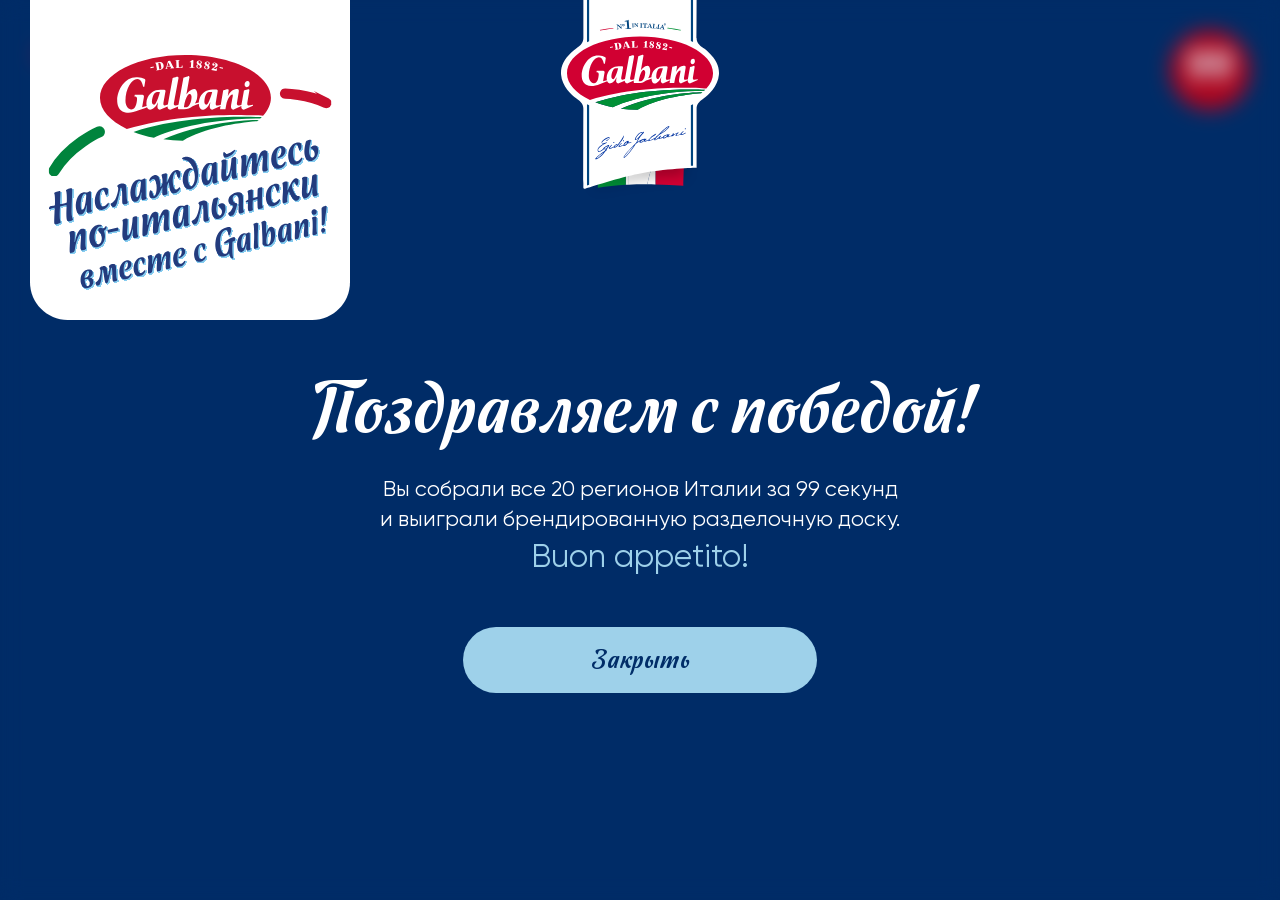
==== commit 58d539fe: "add game popups desctop" ====
--- a/game.html
+++ b/game.html
@@ -11,36 +11,74 @@
     <title>Galbani - Продукция</title>
   </head>
   <body>
-    <div class="body">
-      <!--PRELOADER-->
-      <div class="preloader" data-preloader>
-        <div class="preloader-center">
-          <img src="./assets/img/svg/preloader.svg" alt="Galbani" />
-        </div>
+    <!--PRELOADER-->
+    <div class="preloader" data-preloader>
+      <div class="preloader-center">
+        <img src="./assets/img/svg/preloader.svg" alt="Galbani" />
       </div>
+    </div>
 
+    <div class="body locked">
       <main class="main">
-        <!--SECTION PRODUCTS-->
         <section class="section section--game no-padding">
-          <a href="../" class="go-back"><span>Назад</span></a>
+          <button type="button" class="go-back" data-popup-open="go-back"><span>Назад</span></button>
           <div class="game-timer"><span>99</span></div>
 
-          <div class="game-wrapper">ssss</div>
+          <div class="game-wrapper"></div>
         </section>
       </main>
     </div>
 
     <!--POPUPS-->
-    <div class="backdrop" data-backdrop>
-      <div class="popup" data-popup>
-        <!--AUTH POPUP-->
-        <div class="popup-content" id="cheque">
-          <button class="popup-close" data-popup-close></button>
-          CHEQUE POPUP
+    <div class="backdrop backdrop--game" data-backdrop>
+      <div class="popup popup--game" data-popup>
+        <!--GAME INTRO POPUP-->
+        <div class="popup-content popup-game" id="game-intro">
+          <div class="popup-game-logo">
+            <img src="./assets/img/svg/logo.svg" alt="Galbani" />
+          </div>
+          <div class="popup-game-text">
+            <h2 class="title title--80 white">Интерактивный пазл</h2>
+            <p class="subtitle">
+              Успейте собрать карту Италии из&nbsp;20 регионов за&nbsp;99 секунд — и&nbsp;получите специальный приз: Брендированную разделочную доску
+            </p>
+            <button type="button" class="button big light" data-popup-close data-game-open><span>Играть</span></button>
+          </div>
+        </div>
+
+        <!--GAME WIN POPUP-->
+        <div class="popup-content popup-game" id="game-win">
+          <div class="popup-game-logo">
+            <img src="./assets/img/svg/logo.svg" alt="Galbani" />
+          </div>
+          <div class="popup-game-text">
+            <h2 class="title title--80 white">Поздравляем с&nbsp;победой!</h2>
+            <p class="subtitle">
+              Вы собрали все 20&nbsp;регионов Италии за&nbsp;99 секунд и&nbsp;выиграли брендированную разделочную доску. <b>Buon appetito!</b>
+            </p>
+            <button type="button" class="button big light" data-popup-close><span>Закрыть</span></button>
+          </div>
+        </div>
+
+        <!--GO BACK POPUP-->
+        <div class="popup-content popup-game" id="go-back">
+          <div class="popup-game-text">
+            <h2 class="title title--80 white">Вы уверены, что хотите <br />закончить игру?</h2>
+            <div class="buttons">
+              <a href="./#game" class="button big glass"><span>Закончить</span></a>
+              <button type="button" class="button big light" data-popup-close><span>Продолжить</span></button>
+            </div>
+          </div>
         </div>
       </div>
     </div>
 
     <script src="./assets/js/scripts.js" type="module" defer></script>
+    <script>
+      document.addEventListener('DOMContentLoaded', () => {
+        //window.popup.open('game-intro');
+        window.popup.open('game-win');
+      });
+    </script>
   </body>
 </html>
--- a/assets/css/styles.min.css
+++ b/assets/css/styles.min.css
@@ -1 +1 @@
-:root{--font: 'gilroy', sans-serif;--title: 'dessert-script', sans-serif;--white: #ffffff;--grey: #eef2ec;--black: #000000;--light-blue: #e5f0f8;--bg-blue: #9ed1ea;--blue-light: #02acf7;--blue: #012d68;--blue-hover: #0a499e;--red: #c10016;--red-hover: #d6132a;--invalid: #ffe26b;--cubic: ease}:root{font-synthesis:none;text-rendering:optimizeLegibility;-webkit-font-smoothing:antialiased;-moz-osx-font-smoothing:grayscale;outline:none;-webkit-tap-highlight-color:rgba(0,0,0,0);-webkit-backface-visibility:hidden;backface-visibility:hidden}*,*:before,*:after{padding:0;margin:0;-webkit-box-sizing:border-box;box-sizing:border-box;-webkit-tap-highlight-color:rgba(0,0,0,0)}html,body,.body{font-family:var(--font);font-size:14px;font-weight:400;height:100%;z-index:0}.body{display:-webkit-box;display:-ms-flexbox;display:flex;-webkit-box-orient:vertical;-webkit-box-direction:normal;-ms-flex-direction:column;flex-direction:column;width:100%;position:relative;overflow-x:hidden;overflow-y:auto;-ms-scroll-chaining:none;overscroll-behavior:none;font-family:var(--font);background-color:var(--blue-light);-webkit-overflow-scrolling:touch}img{display:block;-o-object-fit:cover;object-fit:cover;-webkit-user-select:none;-moz-user-select:none;-ms-user-select:none;user-select:none;pointer-events:none}h1,h2,h3,h4,h5,h6,b strong{color:inherit;font-family:var(--title);font-weight:400}a{color:inherit;text-decoration:none;outline:none}ul,ol,menu{list-style:none}fieldset{border:none}button{position:relative;border:none;cursor:pointer;background:none;color:inherit}button:disabled{cursor:auto;pointer-events:none;opacity:.3}.main{display:block;-webkit-box-flex:1;-ms-flex:1;flex:1;-webkit-box-pack:center;-ms-flex-pack:center;justify-content:center;-webkit-box-align:start;-ms-flex-align:start;align-items:flex-start;-ms-flex-line-pack:start;align-content:flex-start;position:relative;width:100%;height:auto}.container{display:block;position:relative;margin:0 auto;width:100%;max-width:1360px;padding:0px 30px;z-index:1}@media(max-width: 1365px){.container{max-width:1200px}}@media(max-width: 1279px){.container{max-width:1024px;padding:0px 20px}}@media(max-width: 1023px){.container{max-width:768px}}.section{display:block;width:100%;position:relative;overflow:hidden;z-index:1;padding:80px 0px;scroll-margin:60px}@media(max-width: 1023px){.section{padding:40px 0px;scroll-margin:50px}}.section.full{min-height:100svh}.section.visible{overflow:visible}.preloader{display:block;position:fixed;overflow:hidden;width:100%;height:100%;left:0px;top:0px;z-index:21;padding:0px 40px;pointer-events:all}@media(max-width: 1439px){.preloader{padding:0px 30px}}@media(max-width: 767px){.preloader{padding:0px 20px}}.preloader:before{content:"";display:block;position:absolute;width:100%;height:100%;left:0px;top:0px;background:-webkit-gradient(linear, left top, left bottom, from(#294b92), to(#1e2d68));background:linear-gradient(#294b92, #1e2d68);opacity:1;-webkit-transition:opacity 1s var(--cubic);transition:opacity 1s var(--cubic)}.preloader.hidden:before{opacity:0}.preloader.hidden .preloader-center{width:400px;height:370px}@media(max-width: 1439px){.preloader.hidden .preloader-center{width:320px;height:320px}}@media(max-width: 1279px){.preloader.hidden .preloader-center{width:100px;height:100px}}.preloader.hidden .preloader-center{left:0%;top:0%;-webkit-transform:translate(0%, 0%);-ms-transform:translate(0%, 0%);transform:translate(0%, 0%)}.preloader.absolute{position:absolute}.preloader-center{display:-webkit-box;display:-ms-flexbox;display:flex;-webkit-box-pack:center;-ms-flex-pack:center;justify-content:center;-webkit-box-align:end;-ms-flex-align:end;align-items:flex-end;-ms-flex-line-pack:end;align-content:flex-end;position:relative;width:560px;height:518px}@media(max-width: 1439px){.preloader-center{width:400px;height:370px}}@media(max-width: 1279px){.preloader-center{width:260px;height:242px}}.preloader-center{left:50%;top:50%;-webkit-transform:translate(-50%, -50%);-ms-transform:translate(-50%, -50%);transform:translate(-50%, -50%);-webkit-transition:width 1s var(--cubic),height 1s var(--cubic),left 1s var(--cubic),top 1s var(--cubic),-webkit-transform 1s var(--cubic);transition:width 1s var(--cubic),height 1s var(--cubic),left 1s var(--cubic),top 1s var(--cubic),-webkit-transform 1s var(--cubic);transition:width 1s var(--cubic),height 1s var(--cubic),left 1s var(--cubic),top 1s var(--cubic),transform 1s var(--cubic);transition:width 1s var(--cubic),height 1s var(--cubic),left 1s var(--cubic),top 1s var(--cubic),transform 1s var(--cubic),-webkit-transform 1s var(--cubic)}.preloader-center:before{content:"";display:block;position:absolute;left:0px;bottom:50%;background:var(--white);width:100%;height:10000px;z-index:0}.preloader-center img{position:relative;z-index:1;width:100%}@font-face{font-family:"dessert-script";src:url("../fonts/dessert-script.woff2") format("woff2"),url("../fonts/dessert-script.woff") format("woff");font-weight:400;font-style:normal}@font-face{font-family:"gilroy";src:url("../fonts/gilroy-bold.woff2") format("woff2"),url("../fonts/gilroy-bold.woff") format("woff");font-weight:700;font-style:normal}@font-face{font-family:"gilroy";src:url("../fonts/gilroy-semibold.woff2") format("woff2"),url("../fonts/gilroy-semibold.woff") format("woff");font-weight:600;font-style:normal}@font-face{font-family:"gilroy";src:url("../fonts/gilroy-medium.woff2") format("woff2"),url("../fonts/gilroy-medium.woff") format("woff");font-weight:500;font-style:normal}@font-face{font-family:"gilroy";src:url("../fonts/gilroy-regular.woff2") format("woff2"),url("../fonts/gilroy-regular.woff") format("woff");font-weight:400;font-style:normal}.title{display:block;width:100%;margin:0 auto;line-height:1;text-align:center}.title.red{color:var(--red)}.title.white{color:var(--white)}.title.ta--l{text-align:left}.title.upper{text-transform:uppercase}.title.title--80{font-size:clamp(40px,5.5556vw,80px)}.subtitle{font-size:clamp(20px,1.6667vw,24px);line-height:1.3;font-weight:400}.subtitle.ta--c{text-align:center}:root{--input-font-family: var(--font);--input-font-size: 14px;--input-font-weight: 400;--input-text-transform: auto;--input-height: 36px;--input-padding: 0px 14px;--input-background: var(--white);--input-border: 2px solid var(--white);--input-border-radius: 5px;--input-color: var(--black);--input-placeholder-color: var(--black);--input-placeholder-opacity: 0.6;--invalid-border: 2px solid var(--yellow);--invalid-color: var(--invalid);--form-gap: 14px}@media(max-width: 1439px){:root{--input-height: 36px;--input-font-size: 14px;--input-border-radius: 5px}}.form{display:-webkit-box;display:-ms-flexbox;display:flex;position:relative;-ms-flex-wrap:wrap;flex-wrap:wrap;width:100%;margin-left:auto;margin-right:auto;gap:var(--form-gap)}.form fieldset{display:-webkit-box;display:-ms-flexbox;display:flex;position:relative;width:100%;-webkit-box-orient:vertical;-webkit-box-direction:normal;-ms-flex-direction:column;flex-direction:column;gap:14px}.label{display:block;width:100%;position:relative;color:inherit}.label .label__text{display:block;width:100%;padding:0px 4px;font-size:10px;font-family:var(--font);opacity:.5;font-weight:500;text-align:left;padding-bottom:5px}.label .placeholder{display:-webkit-box;display:-ms-flexbox;display:flex;position:absolute;width:0px;height:100%;left:18px;top:-2px}@media(max-width: 767px){.label .placeholder{top:0px}}.label .placeholder{-ms-flex-wrap:wrap;flex-wrap:wrap;-webkit-box-pack:start;-ms-flex-pack:start;justify-content:flex-start;-webkit-box-align:center;-ms-flex-align:center;align-items:center;-ms-flex-line-pack:center;align-content:center;color:var(--black);opacity:.6;-webkit-transform:scale(1) translate(0px, 0px);-ms-transform:scale(1) translate(0px, 0px);transform:scale(1) translate(0px, 0px);-webkit-transition:-webkit-transform .2s;transition:-webkit-transform .2s;transition:transform .2s;transition:transform .2s, -webkit-transform .2s;pointer-events:none;white-space:nowrap}.input{width:100%;height:var(--input-height);background:var(--input-background);border:var(--input-border);border-radius:var(--input-border-radius);font-family:var(--input-font-family);font-size:var(--input-font-size);font-weight:var(--input-font-weight);color:var(--input-color);padding:var(--input-padding);text-transform:var(--input-text-transform);outline:none;-webkit-appearance:none;-moz-appearance:none;appearance:none;-webkit-transition:.3s;transition:.3s;-webkit-box-shadow:none;box-shadow:none;resize:none}.input::-webkit-input-placeholder{opacity:.7;-webkit-transition:opacity .3s ease 0s;transition:opacity .3s ease 0s}.input::-moz-placeholder{opacity:.7;-moz-transition:opacity .3s ease 0s;transition:opacity .3s ease 0s}.input:-ms-input-placeholder{opacity:.7;-ms-transition:opacity .3s ease 0s;transition:opacity .3s ease 0s}.input::-ms-input-placeholder{opacity:.7;-ms-transition:opacity .3s ease 0s;transition:opacity .3s ease 0s}.input::placeholder{opacity:.7;-webkit-transition:opacity .3s ease 0s;transition:opacity .3s ease 0s}.input:focus::-webkit-input-placeholder{opacity:0}.input:focus::-moz-placeholder{opacity:0}.input:focus:-ms-input-placeholder{opacity:0}.input:focus::-ms-input-placeholder{opacity:0}.input:focus::placeholder{opacity:0}.input.input--textarea{height:100px}.input.invalid{border:var(--invalid-border);color:var(--red)}.input:not(:-moz-placeholder)+.placeholder{transform:scale(0.7) translate(0px, -18px)}.input:not(:-ms-input-placeholder)+.placeholder{-ms-transform:scale(0.7) translate(0px, -18px);transform:scale(0.7) translate(0px, -18px)}.input:focus+.placeholder,.input:not(:placeholder-shown)+.placeholder{-webkit-transform:scale(0.7) translate(0px, -18px);-ms-transform:scale(0.7) translate(0px, -18px);transform:scale(0.7) translate(0px, -18px)}.input:-webkit-autofill{-webkit-box-shadow:0 0 0px 1000px rgba(0,0,0,0) inset !important;box-shadow:0 0 0px 1000px rgba(0,0,0,0) inset !important;-webkit-text-fill-color:var(--input-color) !important;font-size:var(--input-font-size) !important;font-family:var(--input-font-family) !important;-webkit-transition:background-color 9999s ease-in-out 0s;transition:background-color 9999s ease-in-out 0s}.inputError{display:block;width:100%;height:0px;position:absolute;left:0px;text-align:left;overflow:hidden;-webkit-transition:.3s;transition:.3s;color:var(--invalid);font-size:14px;font-family:var(--font);z-index:20;pointer-events:none}.inputError span{display:inline-block;position:relative;padding:5px 14px;color:var(--black);font-weight:500;font-size:11px;background:var(--yellow);-webkit-box-shadow:0px 3px 10px rgba(0,0,0,.2);box-shadow:0px 3px 10px rgba(0,0,0,.2);top:0px;left:0px;margin-top:5px}.inputError span:before{content:"";width:8px;height:8px;background:var(--yellow);position:absolute;left:9px;top:-3px;-webkit-transform:scaleX(1.5) rotate(45deg);-ms-transform:scaleX(1.5) rotate(45deg);transform:scaleX(1.5) rotate(45deg)}.radio,.checkbox{display:none}.radio+.label__text,.checkbox+.label__text{display:-webkit-inline-box;display:-ms-inline-flexbox;display:inline-flex;-ms-flex-wrap:wrap;flex-wrap:wrap;-webkit-box-align:center;-ms-flex-align:center;align-items:center;-ms-flex-line-pack:center;align-content:center;position:relative;width:100%;min-height:26px;padding:0px;padding-left:40px;color:inherit;opacity:1;cursor:pointer;font-size:14px;line-height:1}.radio+.label__text span,.checkbox+.label__text span{display:inline;font-size:12px;line-height:1.2}.radio+.label__text span a,.checkbox+.label__text span a{display:inline;width:auto;margin:0;text-align:left;color:var(--yellow)}@media(hover: hover){.radio+.label__text span a:hover,.checkbox+.label__text span a:hover{text-decoration:underline}}.radio+.label__text:before,.checkbox+.label__text:before{content:"";display:block;position:absolute;left:0px;top:50%;-webkit-transform:translate(0%, -50%);-ms-transform:translate(0%, -50%);transform:translate(0%, -50%);width:26px;height:26px;border-radius:6px;border:2px solid var(--white);background:rgba(0,0,0,0);-webkit-transition:border .3s;transition:border .3s}.radio:checked+.label__text:before,.checkbox:checked+.label__text:before{background:var(--white) url("../img/svg/checkbox.svg") no-repeat center center;background-size:100% 100%}.radio.invalid+.label__text+.inputError,.checkbox.invalid+.label__text+.inputError{top:30px}.radio.invalid+.label__text,.checkbox.invalid+.label__text{color:var(--invalid)}.radio.invalid+.label__text:before,.checkbox.invalid+.label__text:before{border:2px solid var(--invalid)}.choices{background:none;border-radius:5px;width:100%;height:36px !important;background:var(--white);font-family:var(--font);text-align:left;border:none;margin:0 auto;z-index:10}.choices.is-open{border-radius:5px 5px 0px 0px}.choices.is-open .choices__inner{border-radius:5px 5px 0px 0px}.choices[data-type*=select-one] .choices__input{padding:0;border-bottom:none;background-color:none;margin:0}.choices__inner{width:calc(100% - 40px);text-align:left;border:none;padding:0 !important;border-radius:0px 0px 5px 5px;font-size:14px;font-weight:500;color:var(--black);overflow:hidden}.choices__list{border:none !important;overflow:hidden;padding:0px;background:none}.choices__list.choices__list--single{background:none !important;padding:0px 14px !important}.choices__list.choices__list--single>.choices__item{margin:0;height:36px;padding:0px !important;font-size:14px;margin-top:0}.choices__list--dropdown{left:0px;width:100% !important;border-radius:0px 0px 5px 5px !important;border:none !important;border-top:none !important;font-size:14px !important;font-weight:500;text-align:left;background:var(--white) !important}.choices__list--dropdown.is-active{background:none}.choices__list--dropdown .choices__item{background:var(--white);opacity:1}.choices__list--dropdown .choices__item.is-highlighted{background:rgba(0,0,0,.1) !important}.choices__item{display:block;background:none;-webkit-box-shadow:none;box-shadow:none;font-size:14px !important;width:100%;margin:0 auto;padding:0 !important;color:var(--black)}.choices__item.choices__item--selectable{display:-webkit-box;display:-ms-flexbox;display:flex;-webkit-box-pack:start;-ms-flex-pack:start;justify-content:flex-start;-webkit-box-align:center;-ms-flex-align:center;align-items:center;-ms-flex-line-pack:center;align-content:center;height:36px;padding:0px 14px !important}.choices__item:before,.choices__item:after{content:none !important}.choices[data-type*=select-one]::after{width:24px;height:24px;border:none !important;margin:0 !important;top:50%;right:6px;background:url("../img/svg/select.svg") no-repeat center center;-webkit-transform:translate(0px, -50%) rotate(0deg);-ms-transform:translate(0px, -50%) rotate(0deg);transform:translate(0px, -50%) rotate(0deg);-webkit-transition:.3s;transition:.3s}.choices.is-open[data-type*=select-one]::after{-webkit-transform:translate(0px, -50%) rotate(180deg);-ms-transform:translate(0px, -50%) rotate(180deg);transform:translate(0px, -50%) rotate(180deg)}@-webkit-keyframes button-shine{0%,60%{-webkit-transform:skew(-20deg) translate(-110%, 0%);transform:skew(-20deg) translate(-110%, 0%)}100%{-webkit-transform:skew(-20deg) translate(110%, 0%);transform:skew(-20deg) translate(110%, 0%)}}@keyframes button-shine{0%,60%{-webkit-transform:skew(-20deg) translate(-110%, 0%);transform:skew(-20deg) translate(-110%, 0%)}100%{-webkit-transform:skew(-20deg) translate(110%, 0%);transform:skew(-20deg) translate(110%, 0%)}}.buttons{display:-webkit-box;display:-ms-flexbox;display:flex;position:relative;width:100%;-webkit-box-pack:center;-ms-flex-pack:center;justify-content:center;-webkit-box-align:center;-ms-flex-align:center;align-items:center;gap:12px}.button{display:-webkit-box;display:-ms-flexbox;display:flex;height:40px;-webkit-box-pack:center;-ms-flex-pack:center;justify-content:center;-webkit-box-align:center;-ms-flex-align:center;align-items:center;-ms-flex-line-pack:center;align-content:center;position:relative;overflow:hidden;border-radius:40px;padding:0px 32px;background-color:var(--blue);font-family:var(--title);-webkit-transition:background-color .3s;transition:background-color .3s;font-weight:400}.button span{display:block;font-size:18px;line-height:1.2;color:var(--white)}.button>*{z-index:1;pointer-events:none}.button:before{content:"";display:block;position:absolute;left:0px;top:0px;width:100%;height:100%;background:-webkit-gradient(linear, left top, right top, from(rgba(0, 0, 0, 0)), color-stop(rgba(72, 175, 255, 0.502)), to(rgba(0, 0, 0, 0)));background:linear-gradient(90deg, rgba(0, 0, 0, 0), rgba(72, 175, 255, 0.502), rgba(0, 0, 0, 0));z-index:0;-webkit-animation:button-shine 4s ease-in-out infinite;animation:button-shine 4s ease-in-out infinite}@media(hover: hover){.button:hover{background-color:var(--blue-hover)}}.button.big{height:66px;padding:0px 40px}.button.big span{font-size:26px}.button.small{height:28px;padding:0px 24px}.button.small span{font-family:var(--font);font-weight:500;font-size:14px}.button.red{background-color:var(--red);height:50px}.button.red span{font-size:24px}.button.red:before{background:-webkit-gradient(linear, left top, right top, from(rgba(0, 0, 0, 0)), color-stop(rgba(255, 255, 255, 0.5)), to(rgba(0, 0, 0, 0)));background:linear-gradient(90deg, rgba(0, 0, 0, 0), rgba(255, 255, 255, 0.5), rgba(0, 0, 0, 0))}@media(hover: hover){.button.red:hover{background-color:var(--red-hover)}}.button.light{background-color:var(--bg-blue)}.button.light span{color:var(--blue)}.button.light:before{background:var(--white);-webkit-transform:translate(-101%, 0%);-ms-transform:translate(-101%, 0%);transform:translate(-101%, 0%);-webkit-animation:none;animation:none;-webkit-transition:-webkit-transform .5s;transition:-webkit-transform .5s;transition:transform .5s;transition:transform .5s, -webkit-transform .5s;border-radius:40px}@media(hover: hover){.button.light:hover:before{-webkit-transform:translate(0%, 0%);-ms-transform:translate(0%, 0%);transform:translate(0%, 0%)}}.button.full{width:100%}.burger{display:none}.header{position:sticky;display:-webkit-box;display:-ms-flexbox;display:flex;-webkit-box-pack:justify;-ms-flex-pack:justify;justify-content:space-between;-webkit-box-align:center;-ms-flex-align:center;align-items:center;-ms-flex-line-pack:center;align-content:center;top:0px;left:0px;z-index:20;width:100%;height:60px;-ms-flex-negative:0;flex-shrink:0;background:-webkit-gradient(linear, left top, left bottom, from(#1e2d68), to(#294b92));background:linear-gradient(#1e2d68, #294b92);color:var(--white);padding:0px 40px;gap:20px}@media(max-width: 1439px){.header{padding:0px 30px}}@media(max-width: 767px){.header{padding:0px 20px;height:50px}}.logo-wrapper{width:120px;height:60px}.logo-wrapper img{width:100%}@media(max-width: 767px){.logo-wrapper{width:80px;height:50px}}.profile-button{display:-webkit-inline-box;display:-ms-inline-flexbox;display:inline-flex;position:relative;-ms-flex-wrap:wrap;flex-wrap:wrap;-webkit-box-pack:center;-ms-flex-pack:center;justify-content:center;-webkit-box-align:center;-ms-flex-align:center;align-items:center;-ms-flex-line-pack:center;align-content:center;gap:6px;font-size:14px;font-weight:500;color:var(--white);-webkit-transition:color .3s;transition:color .3s}.profile-button:hover,.profile-button:focus{color:var(--bg-blue)}.navigation{display:-webkit-box;display:-ms-flexbox;display:flex;-webkit-box-align:center;-ms-flex-align:center;align-items:center;-webkit-box-pack:center;-ms-flex-pack:center;justify-content:center;z-index:2;margin-left:auto}.menu{display:-webkit-inline-box;display:-ms-inline-flexbox;display:inline-flex;-webkit-box-flex:1;-ms-flex:1;flex:1;-ms-flex-wrap:wrap;flex-wrap:wrap;-webkit-box-pack:center;-ms-flex-pack:center;justify-content:center;-webkit-box-align:center;-ms-flex-align:center;align-items:center;-ms-flex-line-pack:center;align-content:center;gap:24px}.menu li .menu__link{font-size:16px;font-weight:500;line-height:1;-webkit-transition:color .3s;transition:color .3s;cursor:pointer}.menu li .menu__link.active,.menu li .menu__link:hover,.menu li .menu__link:focus{color:var(--bg-blue)}@media(min-width: 1440px){.menu li .button{margin-left:30px}}@media(max-width: 1279px){.burger{display:-webkit-box;display:-ms-flexbox;display:flex;position:relative;right:10px;-webkit-box-pack:center;-ms-flex-pack:center;justify-content:center;-webkit-box-align:center;-ms-flex-align:center;align-items:center;-ms-flex-line-pack:center;align-content:center;width:20px;height:50px;font-size:0px;z-index:2;margin-left:auto;margin-right:-10px;-ms-flex-negative:0;flex-shrink:0}.burger span,.burger:before,.burger:after{position:absolute;height:3px;border-radius:1.5px;background:var(--white);-webkit-transition:.6s;transition:.6s;opacity:1;z-index:1}.burger:before{content:"";width:20px}.burger:after{content:"";width:20px}.burger span{width:20px;-webkit-transform:translate(0px, 0px);-ms-transform:translate(0px, 0px);transform:translate(0px, 0px)}.burger:before{-webkit-transform:translate(0px, -8px) rotate(0deg);-ms-transform:translate(0px, -8px) rotate(0deg);transform:translate(0px, -8px) rotate(0deg)}.burger:after{-webkit-transform:translate(0px, 8px) rotate(0deg);-ms-transform:translate(0px, 8px) rotate(0deg);transform:translate(0px, 8px) rotate(0deg)}.burger.open span{-webkit-transform:translate(10px, 0px);-ms-transform:translate(10px, 0px);transform:translate(10px, 0px);opacity:0}.burger.open:before{-webkit-transform:translate(0px, 0px) rotate(45deg);-ms-transform:translate(0px, 0px) rotate(45deg);transform:translate(0px, 0px) rotate(45deg)}.burger.open:after{-webkit-transform:translate(0px, 0px) rotate(-45deg);-ms-transform:translate(0px, 0px) rotate(-45deg);transform:translate(0px, 0px) rotate(-45deg)}.navigation{position:fixed;-webkit-box-align:start;-ms-flex-align:start;align-items:flex-start;width:100%;height:100vh;overflow-x:hidden;overflow-y:auto;scrollbar-width:none;-ms-overflow-style:none;top:0px;right:0px;background:var(--blue);-webkit-transform:translate(0%, 0%);-ms-transform:translate(0%, 0%);transform:translate(0%, 0%);-webkit-transition:opacity .3s ease .3s;transition:opacity .3s ease .3s;opacity:0;pointer-events:none;padding:0px;z-index:0}.navigation::-webkit-scrollbar{width:0px;height:0px;display:none}.navigation .menu{-webkit-transition:opacity .3s ease 0s,-webkit-transform .3s ease 0s;transition:opacity .3s ease 0s,-webkit-transform .3s ease 0s;transition:transform .3s ease 0s,opacity .3s ease 0s;transition:transform .3s ease 0s,opacity .3s ease 0s,-webkit-transform .3s ease 0s;opacity:0;-webkit-transform:translate(0%, -20%);-ms-transform:translate(0%, -20%);transform:translate(0%, -20%)}.navigation.open{pointer-events:all;opacity:1;-webkit-transform:translate(0%, 0%);-ms-transform:translate(0%, 0%);transform:translate(0%, 0%);-webkit-transition:opacity .3s ease 0s;transition:opacity .3s ease 0s}.navigation.open .menu{-webkit-transition:opacity .5s ease 0s,-webkit-transform .5s ease 0s;transition:opacity .5s ease 0s,-webkit-transform .5s ease 0s;transition:transform .5s ease 0s,opacity .5s ease 0s;transition:transform .5s ease 0s,opacity .5s ease 0s,-webkit-transform .5s ease 0s;opacity:1;-webkit-transform:translate(0%, 0%);-ms-transform:translate(0%, 0%);transform:translate(0%, 0%)}.menu{padding:80px 30px 50px 30px;width:100%;max-width:768px;min-height:100svh;-ms-flex-wrap:nowrap;flex-wrap:nowrap;-webkit-box-orient:vertical;-webkit-box-direction:normal;-ms-flex-direction:column;flex-direction:column;-webkit-box-pack:start;-ms-flex-pack:start;justify-content:flex-start;-webkit-box-align:center;-ms-flex-align:center;align-items:center;-ms-flex-line-pack:center;align-content:center;gap:30px}}@media(max-width: 1279px)and (max-width: 767px){.menu{padding:60px 20px 40px 20px}}@media(max-width: 1279px){.menu li{-webkit-box-ordinal-group:2;-ms-flex-order:1;order:1}.menu li:first-child,.menu li:last-child{margin-top:auto}.menu li .menu__link{font-size:22px;font-weight:500}.menu li .button.small{height:40px;margin-bottom:30px}.menu li .button.small span{font-size:22px;font-weight:500}.profile-button{gap:12px;font-size:22px}.profile-button img{width:32px}}.swiper{width:100%}.arrow{display:block;position:absolute;width:40px;height:60px;cursor:pointer;-webkit-transition:.3s;transition:.3s;z-index:4}.arrow.swiper-button-disabled{opacity:0;pointer-events:none}.arrow[data-arrow-prev]{right:100%;top:50%;-webkit-transform:translate(-50%, -50%);-ms-transform:translate(-50%, -50%);transform:translate(-50%, -50%);background:url("../img/svg/arrow-left.svg") no-repeat center center}.arrow[data-arrow-next]{left:100%;top:50%;-webkit-transform:translate(50%, -50%);-ms-transform:translate(50%, -50%);transform:translate(50%, -50%);background:url("../img/svg/arrow-right.svg") no-repeat center center}.swiper-pagination{display:-webkit-box;display:-ms-flexbox;display:flex;position:relative;width:364px !important;max-width:calc(100% - 40px);height:12px;margin-left:auto;margin-right:auto;margin-top:24px;-webkit-box-pack:center;-ms-flex-pack:center;justify-content:center;-webkit-box-align:center;-ms-flex-align:center;align-items:center;-ms-flex-line-pack:center;align-content:center;top:0px !important;left:0px !important;bottom:0px !important;-webkit-transform:translate(0%, 0%) !important;-ms-transform:translate(0%, 0%) !important;transform:translate(0%, 0%) !important;gap:2px;overflow:visible}@media(max-width: 767px){.swiper-pagination{margin-top:14px}}.swiper-pagination .swiper-pagination-bullet{-webkit-box-flex:1;-ms-flex:1;flex:1;width:auto !important;height:8px !important;border-radius:0px !important;background:hsla(0,0%,100%,.5);-webkit-transform:scale(1) translate(0px, 0px) !important;-ms-transform:scale(1) translate(0px, 0px) !important;transform:scale(1) translate(0px, 0px) !important;left:0px !important;margin:0 !important;opacity:1;-webkit-box-shadow:inset 0px 4px 4px rgba(0,0,0,0);box-shadow:inset 0px 4px 4px rgba(0,0,0,0);-webkit-transition:background .3s !important;transition:background .3s !important}.swiper-pagination .swiper-pagination-bullet:first-child{border-radius:20px 0px 0px 20px !important}.swiper-pagination .swiper-pagination-bullet:last-child{border-radius:0px 20px 20px 0px !important}.swiper-pagination .swiper-pagination-bullet.swiper-pagination-bullet-active{background:#fff}.swiper-pagination.big .swiper-pagination-bullet{width:52px !important}.swiper-pagination.big .swiper-pagination-bullet.swiper-pagination-bullet-active{background:#44caf6;-webkit-box-shadow:inset 4px 4px 10px #00eaff;box-shadow:inset 4px 4px 10px #00eaff}@media(max-width: 767px){.swiper-pagination.big .swiper-pagination-bullet{width:26px !important;height:6px !important;-webkit-box-shadow:inset 0px 2px 2px rgba(0,0,0,.25);box-shadow:inset 0px 2px 2px rgba(0,0,0,.25)}}.section--accordeon{background:var(--white);padding-bottom:60px;overflow:visible}@media(max-width: 1023px){.section--accordeon{padding-bottom:40px}}@media(max-width: 767px){.section--accordeon .container{padding:0px 10px}}.section--accordeon__header{position:relative;background:var(--green);padding:10px 20px;border-radius:80px;cursor:pointer;-webkit-user-select:none;-moz-user-select:none;-ms-user-select:none;user-select:none;outline:none;color:var(--white)}@media(max-width: 767px){.section--accordeon__header{display:-webkit-box;display:-ms-flexbox;display:flex;padding-right:60px;padding-left:24px;min-height:80px;-webkit-box-align:center;-ms-flex-align:center;align-items:center}.section--accordeon__header .title{margin-right:auto;-webkit-box-pack:start;-ms-flex-pack:start;justify-content:flex-start;font-size:30px;text-align:left}.section--accordeon__header .title:before,.section--accordeon__header .title:after{content:none}}.section--accordeon__body{color:var(--black)}[data-accordeon]{display:block;position:relative;width:100%}[data-accordeon] [data-accordeon-header]{cursor:pointer;-webkit-user-select:none;-moz-user-select:none;-ms-user-select:none;user-select:none;outline:none;position:relative}[data-accordeon] [data-accordeon-header]:before{content:"";position:absolute;right:20px;top:50%;width:42px;height:42px;border-radius:42px;background:var(--red) url("../img/svg/arrow-down.svg") no-repeat center center;background-size:24px 12px;-webkit-transform:translate(0%, -50%) rotate(0deg);-ms-transform:translate(0%, -50%) rotate(0deg);transform:translate(0%, -50%) rotate(0deg);-webkit-transition:-webkit-transform .5s ease 0s;transition:-webkit-transform .5s ease 0s;transition:transform .5s ease 0s;transition:transform .5s ease 0s, -webkit-transform .5s ease 0s}@media(max-width: 1279px){[data-accordeon] [data-accordeon-header]:before{right:14px}}@media(max-width: 767px){[data-accordeon] [data-accordeon-header]:before{right:10px}}[data-accordeon].active>[data-accordeon-header]:before{-webkit-transform:translate(0%, -50%) rotate(180deg);-ms-transform:translate(0%, -50%) rotate(180deg);transform:translate(0%, -50%) rotate(180deg)}[data-accordeon-body]{display:block;position:relative;overflow:hidden;width:100%;height:0px}.section--hero{display:-webkit-box;display:-ms-flexbox;display:flex;padding:0;background:url("../img/hero/bg.webp") no-repeat center center/cover;margin-top:-60px;padding-top:60px}@media(max-width: 767px){.section--hero{margin-top:-50px;padding-top:50px}}.hero-content{background:-webkit-gradient(linear, left bottom, left top, from(#1e2d68), to(#294b92));background:linear-gradient(to top, #1e2d68 0%, #294b92 100%);color:var(--white);margin-top:auto;display:block;width:100%;padding:20px 0px}.hero-text{display:inline-block;text-align:center}.hero-text strong{font-size:110px;line-height:1}.hero-text span{font-family:var(--font);font-size:38px;line-height:1;font-weight:700;color:var(--bg-blue)}.hero-text span b{font-family:var(--title);font-weight:400;font-size:48px;line-height:inherit;color:var(--white)}.hero-image{position:absolute;right:0px;bottom:0px;width:478px;-webkit-transform:translate(12.8%, 0%);-ms-transform:translate(12.8%, 0%);transform:translate(12.8%, 0%)}.howToWin{display:-webkit-box;display:-ms-flexbox;display:flex;-ms-flex-wrap:wrap;flex-wrap:wrap;max-width:1242px;margin:0 auto;gap:14px;counter-reset:howToWin}.howToWin li{display:-webkit-box;display:-ms-flexbox;display:flex;-webkit-box-flex:1;-ms-flex:1;flex:1;position:relative;-webkit-box-orient:vertical;-webkit-box-direction:normal;-ms-flex-direction:column;flex-direction:column;-webkit-box-pack:start;-ms-flex-pack:start;justify-content:flex-start;-webkit-box-align:center;-ms-flex-align:center;align-items:center;gap:18px;text-align:center;counter-increment:howToWin}.howToWin li:before{content:counter(howToWin);display:-webkit-box;display:-ms-flexbox;display:flex;position:absolute;left:0px;top:20px;-webkit-box-pack:center;-ms-flex-pack:center;justify-content:center;-webkit-box-align:center;-ms-flex-align:center;align-items:center;-ms-flex-line-pack:center;align-content:center;width:50px;height:50px;border-radius:50px;background-color:var(--red);color:var(--white);font-family:var(--title);font-size:36px;-ms-flex-negative:0;flex-shrink:0;line-height:50px;z-index:2}.howToWin li .button{margin-top:10px}.howToWin__image{display:-webkit-box;display:-ms-flexbox;display:flex;position:relative;width:100%;-ms-flex-wrap:wrap;flex-wrap:wrap;-webkit-box-pack:center;-ms-flex-pack:center;justify-content:center;-webkit-box-align:center;-ms-flex-align:center;align-items:center;-ms-flex-line-pack:center;align-content:center;z-index:1}.howToWin__image:before{content:"";display:block;width:100%;padding-top:100%}.howToWin__image img{position:absolute;width:166.666666%}.howToWin__title,.howToWin__text{display:block;position:relative;z-index:2;margin:0 auto}.howToWin__title{font-family:var(--font);text-transform:uppercase;font-size:26px;font-weight:700}.howToWin__text{max-width:240px;font-size:16px;line-height:1.5}.section--about{display:-webkit-box;display:-ms-flexbox;display:flex;height:100svh;padding-top:94px;padding-bottom:40px;background:url("../img/about/about.webp") no-repeat right bottom/cover;color:var(--white)}.section--about .container{display:-webkit-box;display:-ms-flexbox;display:flex;-webkit-box-flex:1;-ms-flex:1;flex:1;-webkit-box-orient:vertical;-webkit-box-direction:normal;-ms-flex-direction:column;flex-direction:column;-webkit-box-pack:justify;-ms-flex-pack:justify;justify-content:space-between;-webkit-box-align:start;-ms-flex-align:start;align-items:flex-start}.section--about .subtitle{max-width:650px;font-size:22px;margin-top:28px}.section--about .title--80 span{display:inline-block;max-width:245px;font-size:22px;line-height:1.1;font-family:var(--font);font-weight:500;margin-left:20px}.about-title{display:block;width:100%;margin-bottom:10px}.about-title span{display:inline-block;font-family:var(--font);margin-left:120px;font-weight:600;padding:10px 30px;background:var(--white);border-radius:50px;color:var(--blue)}.about-slider{max-width:730px;margin:auto 0px}.about-slider .swiper-slide{opacity:0 !important;pointer-events:none}.about-slider .swiper-slide.swiper-slide-fully-visible{opacity:1 !important;pointer-events:all}.calendar{display:-webkit-inline-box;display:-ms-inline-flexbox;display:inline-flex;position:relative;color:var(--blue);background:var(--white);-webkit-box-align:end;-ms-flex-align:end;align-items:flex-end;padding:20px 24px 20px 0px;border-radius:0px 20px 20px 0px;gap:10px;margin-top:90px}.calendar p{display:block;position:relative;z-index:2;font-size:22px;line-height:1.4}.calendar img{position:relative;top:20px;width:182px;margin-top:-90px;margin-bottom:0px;z-index:2}.calendar:before{content:"";display:block;position:absolute;right:50%;top:0px;width:10000px;height:100%;background:var(--white);z-index:0}.sticky-background-wrapper{display:block;width:100%;position:relative;z-index:0}.sticky-background{display:block;position:sticky;left:0px;top:0px;width:100%;height:100svh;background:url("../img/sticky-bg.webp") no-repeat center center/cover;z-index:0;pointer-events:none}#prizes{margin-top:-100svh}.section--prizes#prizes-garanty{padding-top:20px}.section--prizes .container{display:-webkit-box;display:-ms-flexbox;display:flex;-webkit-box-orient:vertical;-webkit-box-direction:normal;-ms-flex-direction:column;flex-direction:column;-webkit-box-align:center;-ms-flex-align:center;align-items:center}.section--prizes .subtitle{color:var(--white);margin-bottom:30px;margin-top:34px}.prizes{display:block;position:relative;margin-top:40px;max-width:1160px}.prizes .swiper{overflow:visible}.prizes .swiper .swiper-slide{opacity:0;pointer-events:none;-webkit-transition:opacity .5s;transition:opacity .5s}.prizes .swiper .swiper-slide.swiper-slide-active,.prizes .swiper .swiper-slide.swiper-slide-active+.swiper-slide,.prizes .swiper .swiper-slide.swiper-slide-active+.swiper-slide+.swiper-slide{opacity:1;pointer-events:all}.prize{display:-webkit-box;display:-ms-flexbox;display:flex;position:relative;width:100%;-webkit-box-orient:vertical;-webkit-box-direction:normal;-ms-flex-direction:column;flex-direction:column;-webkit-box-pack:center;-ms-flex-pack:center;justify-content:center;-webkit-box-align:center;-ms-flex-align:center;align-items:center;-ms-flex-line-pack:center;align-content:center;gap:20px;padding:24px;border-radius:30px;text-align:center;background-color:var(--white)}.prize__image{display:-webkit-box;display:-ms-flexbox;display:flex;position:relative;-webkit-box-pack:center;-ms-flex-pack:center;justify-content:center;-webkit-box-align:center;-ms-flex-align:center;align-items:center;-ms-flex-line-pack:center;align-content:center;width:300px;height:300px}.prize__image img{width:100%}.prize__text{display:block;width:100%;min-height:56px;font-size:24px;font-weight:600;line-height:1.2;color:var(--blue)}.sticky-background-wrapper{display:block;width:100%;position:relative;z-index:0}.sticky-background{display:block;position:sticky;left:0px;top:0px;width:100%;height:100svh;background:url("../img/sticky-bg.webp") no-repeat center center/cover;z-index:0;pointer-events:none}#prizes{margin-top:-100svh}.section--prizes#prizes-garanty{padding-top:20px}.section--prizes .container{display:-webkit-box;display:-ms-flexbox;display:flex;-webkit-box-orient:vertical;-webkit-box-direction:normal;-ms-flex-direction:column;flex-direction:column;-webkit-box-align:center;-ms-flex-align:center;align-items:center}.section--prizes .subtitle{color:var(--white);margin-bottom:30px;margin-top:34px}.prizes{display:block;position:relative;margin-top:40px;max-width:1160px}.prizes .swiper{overflow:visible}.prizes .swiper .swiper-slide{opacity:0;pointer-events:none;-webkit-transition:opacity .5s;transition:opacity .5s}.prizes .swiper .swiper-slide.swiper-slide-active,.prizes .swiper .swiper-slide.swiper-slide-active+.swiper-slide,.prizes .swiper .swiper-slide.swiper-slide-active+.swiper-slide+.swiper-slide{opacity:1;pointer-events:all}.prize{display:-webkit-box;display:-ms-flexbox;display:flex;position:relative;width:100%;-webkit-box-orient:vertical;-webkit-box-direction:normal;-ms-flex-direction:column;flex-direction:column;-webkit-box-pack:center;-ms-flex-pack:center;justify-content:center;-webkit-box-align:center;-ms-flex-align:center;align-items:center;-ms-flex-line-pack:center;align-content:center;gap:20px;padding:24px;border-radius:30px;text-align:center;background-color:var(--white)}.prize__image{display:-webkit-box;display:-ms-flexbox;display:flex;position:relative;-webkit-box-pack:center;-ms-flex-pack:center;justify-content:center;-webkit-box-align:center;-ms-flex-align:center;align-items:center;-ms-flex-line-pack:center;align-content:center;width:300px;height:300px}.prize__image img{width:100%}.prize__text{display:block;width:100%;min-height:56px;font-size:24px;font-weight:600;line-height:1.2;color:var(--blue)}.section--game{display:-webkit-box;display:-ms-flexbox;display:flex;-webkit-box-align:center;-ms-flex-align:center;align-items:center;min-height:100vh;background-color:var(--blue);color:var(--white);padding-top:100px;padding-bottom:56px;scroll-margin:0px}.section--game.no-padding{padding:0}.section--game:before{content:"";display:block;position:absolute;width:100%;height:100%;left:0px;top:0px;background-image:url("../img/sea.gif");background-repeat:no-repeat;background-position:center center;background-size:cover;opacity:.1}.section--game .subtitle{max-width:580px;margin-top:40px}.game-prize-info{display:-webkit-box;display:-ms-flexbox;display:flex;position:relative;max-width:560px;-webkit-box-pack:center;-ms-flex-pack:center;justify-content:center;-webkit-box-align:center;-ms-flex-align:center;align-items:center;-ms-flex-line-pack:center;align-content:center;gap:56px;margin-top:42px}.game-prize-info .info p{font-size:24px;font-weight:600;line-height:1.5;text-transform:uppercase}.game-prize-info .info .button{margin-top:30px}.italy-full-image{position:absolute;max-width:565px;right:-20px;bottom:-50px}.go-back{display:-webkit-inline-box;display:-ms-inline-flexbox;display:inline-flex;position:absolute;left:36px;top:40px;z-index:2;-webkit-box-pack:start;-ms-flex-pack:start;justify-content:flex-start;-webkit-box-align:center;-ms-flex-align:center;align-items:center;-ms-flex-line-pack:center;align-content:center;gap:12px}.go-back span{font-size:24px;font-weight:600;font-family:var(--font);-webkit-transition:color .3s var(--cubic);transition:color .3s var(--cubic)}.go-back:before{content:"";display:block;width:12px;height:20px;background:url("../img/svg/go-back.svg") no-repeat center center/cover}@media(hover: hover){.go-back:hover span{color:var(--bg-blue)}}.game-timer{display:-webkit-box;display:-ms-flexbox;display:flex;position:absolute;right:30px;top:30px;width:80px;height:80px;border-radius:80px;background-color:var(--red);color:var(--white);z-index:2;-webkit-box-pack:center;-ms-flex-pack:center;justify-content:center;-webkit-box-align:center;-ms-flex-align:center;align-items:center;-ms-flex-line-pack:center;align-content:center}.game-timer span{font-family:var(--font);font-size:42px;font-weight:700}.game-wrapper{display:block;position:relative;width:100%;height:100%;padding:30px;min-height:100svh;z-index:1}.winners{display:-webkit-box;display:-ms-flexbox;display:flex;position:relative;width:100%;max-width:1164px;margin:0 auto;-webkit-box-orient:vertical;-webkit-box-direction:normal;-ms-flex-direction:column;flex-direction:column;-webkit-box-pack:center;-ms-flex-pack:center;justify-content:center;-webkit-box-align:center;-ms-flex-align:center;align-items:center;-ms-flex-line-pack:center;align-content:center;gap:40px;padding-top:30px}.winners-filters{display:-webkit-box;display:-ms-flexbox;display:flex;position:relative;width:100%;-ms-flex-wrap:wrap;flex-wrap:wrap;-webkit-box-pack:justify;-ms-flex-pack:justify;justify-content:space-between;-webkit-box-align:center;-ms-flex-align:center;align-items:center;-ms-flex-line-pack:center;align-content:center;gap:12px}.winners-filters .choices{background:none;border-radius:22px;width:100%;min-width:220px;height:44px !important;background:#eef2ec !important;margin:0;z-index:10;font-weight:400}.winners-filters .choices.is-open{border-radius:22px 22px 0px 0px !important}.winners-filters .choices.is-open .choices__inner{border-radius:22px 22px 0px 0px !important}.winners-filters .choices__inner{font-weight:400}.winners-filters .choices[data-type*=select-one]::after{right:12px;background:#eef2ec url("../img/svg/select-red.svg") no-repeat center center}.winners-filters .choices__list.choices__list--single{background:#eef2ec !important;padding:0px 0px 0px 16px !important}.winners-filters .choices__list.choices__list--single>.choices__item{height:44px;text-wrap:nowrap}.winners-filters .choices__list--dropdown{left:0px;width:100% !important;border-radius:0px 0px 22px 22px !important;font-weight:400 !important;background:#eef2ec !important}.winners-filters .choices__list--dropdown .choices__item{background:#eef2ec;opacity:1}.winners-filters .choices__list--dropdown .choices__item.is-highlighted{background:rgba(0,0,0,.1) !important}.winners-filters .form{margin:0;max-width:220px}.winners-filters .form .input{background:#eef2ec;border:2px solid #eef2ec;height:44px;border-radius:44px;padding:0px 50px 0px 16px}.winners-filters .form .input::-webkit-input-placeholder{color:var(--black);opacity:1}.winners-filters .form .input::-moz-placeholder{color:var(--black);opacity:1}.winners-filters .form .input:-ms-input-placeholder{color:var(--black);opacity:1}.winners-filters .form .input::-ms-input-placeholder{color:var(--black);opacity:1}.winners-filters .form .input::placeholder{color:var(--black);opacity:1}.winners-filters .form .input:focus::-webkit-input-placeholder{opacity:0}.winners-filters .form .input:focus::-moz-placeholder{opacity:0}.winners-filters .form .input:focus:-ms-input-placeholder{opacity:0}.winners-filters .form .input:focus::-ms-input-placeholder{opacity:0}.winners-filters .form .input:focus::placeholder{opacity:0}.winners-filters .search-submit{width:40px;height:40px;position:absolute;background:#eef2ec url("../img/svg/search.svg") no-repeat center center;right:8px;top:2px;border-radius:44px;font-size:0;color:rgba(0,0,0,0)}.table{position:relative;text-align:left;width:100%;border-spacing:0;border:none;table-layout:fixed}.table thead{min-height:60px;border-radius:60px;color:var(--white);font-size:18px;line-height:1;font-weight:700;position:relative;overflow:hidden;z-index:1}.table thead tr{background:-webkit-gradient(linear, left top, right top, from(rgba(255, 255, 255, 0)), color-stop(9.99%, rgba(255, 255, 255, 0)), color-stop(10%, var(--green)), color-stop(90%, var(--green)), color-stop(90%, rgba(255, 255, 255, 0)), to(rgba(255, 255, 255, 0)));background:linear-gradient(90deg, rgba(255, 255, 255, 0) 0%, rgba(255, 255, 255, 0) 9.99%, var(--green) 10%, var(--green) 90%, rgba(255, 255, 255, 0) 90%, rgba(255, 255, 255, 0) 100%)}.table thead th{text-wrap:nowrap;background:var(--green)}.table th,.table td{width:22%;height:60px}.table th:first-child,.table td:first-child{border-radius:60px 0px 0px 60px;padding-left:36px;padding-right:100%;text-align:right;width:28%}.table th:last-child,.table td:last-child{border-radius:0px 60px 60px 0px;padding-right:36px;width:28%}.table tbody{color:var(--black);font-weight:400;font-size:14px;line-height:1.2}.table tbody tr:nth-child(2n+2){background:rgba(0,0,0,0)}.table tbody tr:nth-child(2n+2) td{background:#eef2ec}.table tbody tr td:first-child{padding-left:128px}.pagination{display:-webkit-box;display:-ms-flexbox;display:flex;position:relative;-ms-flex-wrap:wrap;flex-wrap:wrap;-webkit-box-pack:center;-ms-flex-pack:center;justify-content:center;-webkit-box-align:center;-ms-flex-align:center;align-items:center;-ms-flex-line-pack:center;align-content:center;gap:10px}.pagination li{display:-webkit-box;display:-ms-flexbox;display:flex;position:relative;width:32px;height:32px;-webkit-box-pack:center;-ms-flex-pack:center;justify-content:center;-webkit-box-align:center;-ms-flex-align:center;align-items:center;-ms-flex-line-pack:center;align-content:center}.pagination li:first-child,.pagination li:last-child{width:40px;height:40px}.pagination li:first-child a.disabled,.pagination li:last-child a.disabled{opacity:.2;pointer-events:none}.pagination li:first-child{margin-right:24px}.pagination li:last-child{margin-left:24px}.pagination-btn{display:-webkit-box;display:-ms-flexbox;display:flex;position:relative;-webkit-box-pack:center;-ms-flex-pack:center;justify-content:center;-webkit-box-align:center;-ms-flex-align:center;align-items:center;-ms-flex-line-pack:center;align-content:center;width:100%;height:100%;background-color:#eef2ec;border-radius:50px;line-height:1;color:var(--black);font-weight:400;font-size:16px;-webkit-transition:background-color .3s,color .3s;transition:background-color .3s,color .3s}.pagination-btn.active{background-color:var(--red);color:var(--white)}@media(hover: hover){.pagination-btn:hover{background-color:var(--red);color:var(--white)}}.pagination-btn.prev,.pagination-btn.next{background-color:var(--red)}@media(hover: hover){.pagination-btn.prev:hover,.pagination-btn.next:hover{background-color:var(--black)}}.pagination-btn.prev:disabled,.pagination-btn.next:disabled{opacity:.3;pointer-events:none}@media(max-width: 1439px){.winners{max-width:calc(100% - 60px);gap:30px}.winners-filters{gap:12px}}@media(max-width: 1023px){#winners{scroll-margin-top:70px}.table thead{font-size:14px}.table th:first-child,.table td:first-child{padding-left:20px;width:26%}.table th:last-child,.table td:last-child{padding-right:20px;width:30%}.table tbody{font-size:12px}.table tbody tr td:first-child{padding-left:20px}}@media(max-width: 767px){.winners{max-width:100%}.winners-filters{-webkit-box-pack:space-evenly;-ms-flex-pack:space-evenly;justify-content:space-evenly;margin:-10px 0px}.winners-filters .choices{min-width:300px}.winners-filters form{-webkit-box-ordinal-group:3;-ms-flex-order:2;order:2}.winners-filters .form{max-width:300px;-webkit-box-ordinal-group:2;-ms-flex-order:1;order:1}.table thead{font-size:12px}.table thead th{height:50px;text-wrap:wrap}.table thead th span{display:none}.table thead th:last-child{text-transform:capitalize}.table th,.table td{width:22%;padding:6px 3px;text-wrap:wrap}.table th:first-child,.table td:first-child{padding-left:14px;padding-right:2px;width:22%;text-align:left}.table th:last-child,.table td:last-child{padding-right:14px;width:34%}.table tbody{font-size:10px}.table tbody tr td:first-child{padding-left:14px}.pagination{gap:8px}.pagination li{width:30px;height:30px}.pagination li:first-child,.pagination li:last-child{width:38px;height:38px}.pagination li:first-child{margin-right:10px}.pagination li:last-child{margin-left:10px}}.body.locked{overflow-x:hidden;overflow-y:hidden}.backdrop{-webkit-transform:translateZ(0);transform:translateZ(0);will-change:opacity;-webkit-backface-visibility:hidden;backface-visibility:hidden;-webkit-tap-highlight-color:rgba(0,0,0,0);display:grid;place-items:center;position:fixed;top:0;left:0;width:100%;height:100dvh;z-index:1000;overflow-x:hidden;overflow-y:scroll;-webkit-overflow-scrolling:touch;padding:34px 10px 20px 10px;backdrop-filter:blur(5px);-webkit-transition:opacity .5s ease-in-out 0s,visibility .5s ease-in-out 0s;transition:opacity .5s ease-in-out 0s,visibility .5s ease-in-out 0s;opacity:0;pointer-events:none;visibility:hidden}.backdrop.active{visibility:visible;opacity:1;pointer-events:all}.backdrop:before{content:"";display:block;position:absolute;pointer-events:none;left:-20px;right:-20px;top:-50px;width:calc(100% + 40px);height:calc(100% + 70px);background:rgba(0,0,0,.4);grid-area:1/1/2/2}.popup{position:relative;-webkit-transition:.5s;transition:.5s;-webkit-transform:translate(0px, 50px);-ms-transform:translate(0px, 50px);transform:translate(0px, 50px);opacity:0;z-index:1;-webkit-user-select:none;-moz-user-select:none;-ms-user-select:none;user-select:none;width:100%;pointer-events:none}.popup.visible{opacity:1;-webkit-transform:translate(0px, 0px);-ms-transform:translate(0px, 0px);transform:translate(0px, 0px)}.popup-close{display:block;position:absolute;width:32px;height:32px;left:100%;top:0px;cursor:pointer}@media(max-width: 767px)and (orientation: portrait){.popup-close{left:calc(100% - 32px);top:-32px}}.popup-close:after{content:"";display:block;width:100%;height:100%;-webkit-transition:-webkit-transform .3s;transition:-webkit-transform .3s;transition:transform .3s;transition:transform .3s, -webkit-transform .3s;-webkit-transform:rotate(0deg);-ms-transform:rotate(0deg);transform:rotate(0deg);background:url("../img/svg/close.svg") no-repeat center center/cover}.popup-close:hover:after{-webkit-transform:rotate(90deg);-ms-transform:rotate(90deg);transform:rotate(90deg)}.popup-content{display:-webkit-box;display:-ms-flexbox;display:flex;-webkit-box-orient:vertical;-webkit-box-direction:normal;-ms-flex-direction:column;flex-direction:column;-webkit-box-pack:center;-ms-flex-pack:center;justify-content:center;-webkit-box-align:center;-ms-flex-align:center;align-items:center;-ms-flex-line-pack:center;align-content:center;text-align:center;gap:18px;position:relative;margin:0 auto;width:100%;max-width:375px;-webkit-user-select:none;-moz-user-select:none;-ms-user-select:none;user-select:none;background:var(--red);color:var(--white);border-radius:20px;padding:32px}@media(max-width: 499px){.popup-content{padding:32px 20px}}.popup-content{-webkit-box-shadow:0px 10px 20px rgba(0,0,0,.25);box-shadow:0px 10px 20px rgba(0,0,0,.25);pointer-events:all}.popup-content .button{margin:0 auto}.popup-content .button.white:before,.popup-content .button.white:after{background:var(--black)}.popup-title,.popup-subtitle,.popup-text{display:block;width:100%;text-align:center;font-family:var(--font)}.popup-title.ta--l,.popup-subtitle.ta--l,.popup-text.ta--l{text-align:left}.popup-title{font-size:24px;line-height:1.24;font-weight:500}.popup-title.big{font-size:32px;line-height:1.1}.popup-subtitle{font-size:16px;line-height:1.4;font-weight:500}.popup-subtitle.big{font-size:20px}.popup-text{font-size:12px;line-height:1.4;font-weight:400}.popup-text.medium{font-size:14px}.popup-text.big{font-size:24px}.popup-link{display:block;font-family:var(--font);font-size:14px;line-height:1.1;font-weight:500;color:var(--yellow);cursor:pointer;margin:0 auto;margin-top:10px}.popup-link.under{text-decoration:none !important;border-bottom:1px solid var(--yellow)}.popup-link.ta--l{margin-left:0px}@media(hover: hover){.popup-link:hover{text-decoration:underline}}.register-check-list{display:-webkit-box;display:-ms-flexbox;display:flex;width:100%;margin-top:10px;margin-bottom:20px;-webkit-box-orient:vertical;-webkit-box-direction:normal;-ms-flex-direction:column;flex-direction:column;gap:20px;font-family:var(--font);text-align:left}.register-check-list li{position:relative;padding-left:40px;font-size:16px;font-weight:500}@media(max-width: 767px){.register-check-list li{font-size:14px}}.register-check-list li ul{display:-webkit-box;display:-ms-flexbox;display:flex;width:100%;-webkit-box-orient:vertical;-webkit-box-direction:normal;-ms-flex-direction:column;flex-direction:column;gap:5px;margin:5px 0px;padding-left:5px}.register-check-list li ul li{padding-left:0px;list-style:disc;list-style-position:inside;font-size:12px}.register-check-list li ul li span{font-size:16px}.register-check-list li img{position:absolute;width:32px;height:32px;left:0px;top:-5px}@media(max-width: 767px){.register-check-list li img{width:25px;height:25px;left:0px;top:-6px}}.example{display:-webkit-box;display:-ms-flexbox;display:flex;-webkit-box-orient:vertical;-webkit-box-direction:normal;-ms-flex-direction:column;flex-direction:column;-webkit-box-pack:center;-ms-flex-pack:center;justify-content:center;-webkit-box-align:center;-ms-flex-align:center;align-items:center;-ms-flex-line-pack:center;align-content:center;gap:10px}.example img{width:100%}.example span{font-size:12px;opacity:.7}.scanner{display:-webkit-box;display:-ms-flexbox;display:flex;position:relative;overflow:hidden;width:100%;height:200px;border-radius:20px;border:6px solid var(--yellow);background:var(--black);-ms-flex-wrap:wrap;flex-wrap:wrap;-webkit-box-pack:center;-ms-flex-pack:center;justify-content:center;-webkit-box-align:center;-ms-flex-align:center;align-items:center;-ms-flex-line-pack:center;align-content:center}.scanner video{width:100%;height:100%;z-index:1}.scanner .scanner__error{display:block;position:absolute;width:100%;padding:20px;text-align:center;font-size:13px;line-height:1.4;font-weight:400;color:var(--invalid);z-index:10}#subscribe-success{max-width:360px}#subscribe-success .title{font-size:24px;font-family:var(--montserrat)}#subscribe-success p{font-size:14px;font-family:var(--montserrat)}#subscribe-success .button{padding:20px 32px;background:var(--white);border-radius:50px}#subscribe-success .button span{color:var(--black);-webkit-transition:color .2s;transition:color .2s}@media(hover: hover){#subscribe-success .button:hover span{color:var(--white)}}#auth{max-width:375px;background:var(--red);border-radius:24px;padding:0}#auth .tabs{overflow:hidden}#auth .tab{background:var(--red);border-radius:0px 0px 24px 24px}#auth .form{padding:24px 40px 36px 40px}#auth [data-tab=auth-register] [data-tab="1"] .button[type=submit]{margin-top:14px}#add-register-info{max-width:375px;gap:10px;margin-top:50px}#add-register-info .button[type=submit]{margin-top:20px}#arrows-exchange,#arrows-exchange-error,#arrows-exchange-success{margin-top:25px}#arrows-exchange .arrows-exchange__image,#arrows-exchange-error .arrows-exchange__image,#arrows-exchange-success .arrows-exchange__image{width:100px;margin-top:-82px}#arrows-exchange form .button,#arrows-exchange-error form .button,#arrows-exchange-success form .button{margin-top:14px}#arrows-exchange .buttons,#arrows-exchange-error .buttons,#arrows-exchange-success .buttons{margin-top:14px}#arrows-exchange .popup-text,#arrows-exchange-error .popup-text,#arrows-exchange-success .popup-text{font-size:14px;max-width:280px}#cheque .buttons{margin-top:20px;gap:20px}#how-to-get-arrows{border-radius:clamp(20px,2.7778vw,40px);max-width:1240px;padding:54px 20px;background:var(--green)}@media(max-width: 1365px){#how-to-get-arrows{max-width:1100px;padding:40px 20px}}@media(max-width: 1279px){#how-to-get-arrows{max-width:620px}}@media(max-width: 767px){#how-to-get-arrows{max-width:375px;padding:30px 20px}#how-to-get-arrows .title--40{max-width:200px}}#how-to-get-arrows-sm{border-radius:clamp(20px,2.7778vw,40px);max-width:940px;padding:54px 20px;background:var(--green)}#how-to-get-arrows-sm li:nth-child(1):before{-webkit-transform:translateX(-60%) rotate(22.15deg);-ms-transform:translateX(-60%) rotate(22.15deg);transform:translateX(-60%) rotate(22.15deg)}@media(max-width: 1365px){#how-to-get-arrows-sm li:nth-child(1):before{-webkit-transform:translateX(-60%) rotate(22.15deg);-ms-transform:translateX(-60%) rotate(22.15deg);transform:translateX(-60%) rotate(22.15deg)}}#how-to-get-arrows-sm li:nth-child(1):after{-webkit-transform:translateX(0%) rotate(16.61deg);-ms-transform:translateX(0%) rotate(16.61deg);transform:translateX(0%) rotate(16.61deg)}#how-to-get-arrows-sm li:nth-child(2):before{bottom:126%;-webkit-transform:translateX(0%) rotate(8.48deg);-ms-transform:translateX(0%) rotate(8.48deg);transform:translateX(0%) rotate(8.48deg)}#how-to-get-arrows-sm li:nth-child(2):after{content:"";top:112%;-webkit-transform:translateX(0%) rotate(-16.61deg);-ms-transform:translateX(0%) rotate(-16.61deg);transform:translateX(0%) rotate(-16.61deg)}#how-to-get-arrows-sm li:nth-child(3):before{bottom:126%;-webkit-transform:translateX(55%) rotate(-14deg);-ms-transform:translateX(55%) rotate(-14deg);transform:translateX(55%) rotate(-14deg)}#how-to-get-arrows-sm li:nth-child(3):after{top:114%;-webkit-transform:translateX(0%) rotate(13deg);-ms-transform:translateX(0%) rotate(13deg);transform:translateX(0%) rotate(13deg)}@media(max-width: 1365px){#how-to-get-arrows-sm{padding:40px 20px}}@media(max-width: 1279px){#how-to-get-arrows-sm{max-width:620px}#how-to-get-arrows-sm li{min-width:200px}#how-to-get-arrows-sm li:nth-child(1){margin-top:-20px}#how-to-get-arrows-sm li:nth-child(1):before{-webkit-transform:translateX(0%) rotate(11.15deg);-ms-transform:translateX(0%) rotate(11.15deg);transform:translateX(0%) rotate(11.15deg);bottom:120%}#how-to-get-arrows-sm li:nth-child(2){margin-top:80px}#how-to-get-arrows-sm li:nth-child(2):after{-webkit-transform:translateX(0%) rotate(-11.15deg) scaleX(-1);-ms-transform:translateX(0%) rotate(-11.15deg) scaleX(-1);transform:translateX(0%) rotate(-11.15deg) scaleX(-1)}#how-to-get-arrows-sm li:nth-child(3){width:265px;-webkit-box-flex:0;-ms-flex:none;flex:none;margin-right:auto;margin-top:-60px}#how-to-get-arrows-sm li:nth-child(3):before,#how-to-get-arrows-sm li:nth-child(3):after{content:none}}@media(max-width: 767px){#how-to-get-arrows-sm{max-width:375px;padding:30px 20px}#how-to-get-arrows-sm .how-to-get-arrows{margin-bottom:0px}#how-to-get-arrows-sm li{min-width:200px}#how-to-get-arrows-sm li:nth-child(1){margin-top:0px}#how-to-get-arrows-sm li:nth-child(1):before{-webkit-transform:translateX(0%) rotate(11.15deg);-ms-transform:translateX(0%) rotate(11.15deg);transform:translateX(0%) rotate(11.15deg);bottom:120%}#how-to-get-arrows-sm li:nth-child(2){margin-top:0px}#how-to-get-arrows-sm li:nth-child(2):after{content:none}#how-to-get-arrows-sm li:nth-child(3){width:100%;margin-top:0px}#how-to-get-arrows-sm li:nth-child(3):before,#how-to-get-arrows-sm li:nth-child(3):after{content:none}}.how-to-get-arrows{display:-webkit-box;display:-ms-flexbox;display:flex;width:100%;max-width:1156px;-webkit-box-pack:center;-ms-flex-pack:center;justify-content:center;-webkit-box-align:start;-ms-flex-align:start;align-items:flex-start;-ms-flex-line-pack:start;align-content:flex-start;gap:12px;margin:clamp(50px,6.9444vw,100px) 0px clamp(32px,5.5556vw,80px) 0px}.how-to-get-arrows li{display:-webkit-box;display:-ms-flexbox;display:flex;position:relative;-webkit-box-flex:1;-ms-flex:1;flex:1;height:200px;-webkit-box-pack:center;-ms-flex-pack:center;justify-content:center;-webkit-box-align:center;-ms-flex-align:center;align-items:center;border-radius:30px;background:#eef2ec;margin-bottom:-40px;padding-top:14px}.how-to-get-arrows li:first-child,.how-to-get-arrows li:last-child{margin-bottom:0px;margin-top:-40px}.how-to-get-arrows li:before,.how-to-get-arrows li:after{content:"";position:absolute;width:clamp(100px,9.7222vw,140px);height:28px;background:url("../img/svg/fork.svg") no-repeat center center/contain}.how-to-get-arrows li:before{bottom:130%}.how-to-get-arrows li:after{top:120%}.how-to-get-arrows li:nth-child(1):before{-webkit-transform:translateX(-70%) rotate(22.15deg);-ms-transform:translateX(-70%) rotate(22.15deg);transform:translateX(-70%) rotate(22.15deg)}@media(max-width: 1365px){.how-to-get-arrows li:nth-child(1):before{-webkit-transform:translateX(-60%) rotate(22.15deg);-ms-transform:translateX(-60%) rotate(22.15deg);transform:translateX(-60%) rotate(22.15deg)}}.how-to-get-arrows li:nth-child(1):after{-webkit-transform:translateX(70%) rotate(16.61deg);-ms-transform:translateX(70%) rotate(16.61deg);transform:translateX(70%) rotate(16.61deg)}.how-to-get-arrows li:nth-child(2):before{bottom:126%;-webkit-transform:translateX(0%) rotate(8.48deg);-ms-transform:translateX(0%) rotate(8.48deg);transform:translateX(0%) rotate(8.48deg)}.how-to-get-arrows li:nth-child(2):after{content:none}.how-to-get-arrows li:nth-child(3):before{bottom:126%;-webkit-transform:translateX(76%) rotate(-14deg);-ms-transform:translateX(76%) rotate(-14deg);transform:translateX(76%) rotate(-14deg)}.how-to-get-arrows li:nth-child(3):after{top:108%;-webkit-transform:translateX(-36%) rotate(-13deg);-ms-transform:translateX(-36%) rotate(-13deg);transform:translateX(-36%) rotate(-13deg)}.how-to-get-arrows li:nth-child(4):before{content:none}.how-to-get-arrows li:nth-child(4):after{top:110%;-webkit-transform:translateX(0%) rotate(12deg);-ms-transform:translateX(0%) rotate(12deg);transform:translateX(0%) rotate(12deg)}.how-to-get-arrows li span{display:-webkit-box;display:-ms-flexbox;display:flex;-webkit-box-pack:center;-ms-flex-pack:center;justify-content:center;-webkit-box-align:center;-ms-flex-align:center;align-items:center;-ms-flex-line-pack:center;align-content:center;background:var(--red);position:absolute;top:0px;height:50px;margin-top:-25px;line-height:50px;padding:18px 24px;border-radius:18px;font-size:18px;line-height:1.2;font-weight:700}.how-to-get-arrows li p{color:var(--black);font-size:clamp(18px,1.3889vw,20px);line-height:1.3;font-weight:700}@media(max-width: 1279px){.how-to-get-arrows{-ms-flex-wrap:wrap;flex-wrap:wrap;max-width:550px;gap:50px 20px;margin-top:100px}.how-to-get-arrows:before,.how-to-get-arrows:after{margin:0}.how-to-get-arrows li{min-width:200px}.how-to-get-arrows li:nth-child(1){margin-top:-20px}.how-to-get-arrows li:nth-child(1):before{-webkit-transform:translateX(0%) rotate(11.15deg);-ms-transform:translateX(0%) rotate(11.15deg);transform:translateX(0%) rotate(11.15deg);bottom:120%}.how-to-get-arrows li:nth-child(1):after{content:none}.how-to-get-arrows li:nth-child(2){margin-top:40px}.how-to-get-arrows li:nth-child(2):before{bottom:120%;-webkit-transform:translateX(0%) rotate(-8.48deg) scaleX(-1);-ms-transform:translateX(0%) rotate(-8.48deg) scaleX(-1);transform:translateX(0%) rotate(-8.48deg) scaleX(-1)}.how-to-get-arrows li:nth-child(3):before{bottom:112%;-webkit-transform:translateX(90%) rotate(22deg);-ms-transform:translateX(90%) rotate(22deg);transform:translateX(90%) rotate(22deg)}.how-to-get-arrows li:nth-child(4){margin-top:50px}.how-to-get-arrows li:nth-child(4):after{top:110%;-webkit-transform:translateX(0%) rotate(12deg);-ms-transform:translateX(0%) rotate(12deg);transform:translateX(0%) rotate(12deg)}}@media(max-width: 767px){.how-to-get-arrows{-webkit-box-orient:vertical;-webkit-box-direction:normal;-ms-flex-direction:column;flex-direction:column;max-width:100%;gap:40px;margin-top:70px}.how-to-get-arrows li{width:100%;min-width:100%;min-height:180px;padding:42px 20px 26px 20px;margin:0}.how-to-get-arrows li:before,.how-to-get-arrows li:after,.how-to-get-arrows li:nth-child(1),.how-to-get-arrows li:nth-child(2),.how-to-get-arrows li:nth-child(3),.how-to-get-arrows li:nth-child(4){content:none;margin:0}.how-to-get-arrows li:nth-child(1):before{content:"";-webkit-transform:translateX(0%) rotate(8deg);-ms-transform:translateX(0%) rotate(8deg);transform:translateX(0%) rotate(8deg);bottom:120%}.how-to-get-arrows li:nth-child(4):after{content:"";top:105%;-webkit-transform:translateX(0%) rotate(12deg);-ms-transform:translateX(0%) rotate(12deg);transform:translateX(0%) rotate(12deg)}}.popup-ol{text-align:left;font-weight:400;font-size:clamp(16px,1.6667vw,24px);line-height:1.4;list-style:decimal;padding-left:1.2em}.popup-ol li{padding:10px 0px}#how-to-play{max-width:640px;padding-top:30px;padding-bottom:30px;border-radius:20px}#how-to-play .buttons{margin-top:10px}#how-to-play .buttons .button{width:100%;max-width:310px}.dropzone{display:-webkit-box;display:-ms-flexbox;display:flex;position:relative;width:100%;-ms-flex-wrap:wrap;flex-wrap:wrap;-webkit-box-pack:center;-ms-flex-pack:center;justify-content:center;-webkit-box-align:center;-ms-flex-align:center;align-items:center;-ms-flex-line-pack:center;align-content:center;height:200px;border:4px solid var(--yellow);background:var(--black);padding:0;color:var(--white);font-family:var(--font);border-radius:20px;margin-top:10px}.dz-default.dz-message{margin:0}.dz-default.dz-message .dz-button{position:relative;max-width:195px;font-size:12px;font-family:var(--font);line-height:1.3;margin-top:50px;opacity:.7}.dz-default.dz-message .dz-button:before{content:"";position:absolute;width:40px;height:40px;bottom:calc(100% + 16px);left:50%;margin-left:-20px;background:url("../img/svg/plus.svg") no-repeat center center/cover}.dz-preview,.dz-image-preview{margin:0 !important;padding:0 !important;position:relative;width:100% !important;height:100%;min-height:100% !important}a.dz-remove{position:absolute;right:-13px;top:-13px;z-index:10 !important;font-size:0px !important;width:26px;height:26px;background:url("../img/svg/file-delete.svg") no-repeat center center/cover}.dz-details,.dz-progress{display:none !important}.dropzone .dz-preview.dz-image-preview{background:none !important;-webkit-transition:.3s;transition:.3s}.dropzone .dz-preview .dz-image{-webkit-transition:.3s;transition:.3s;width:100% !important;height:100% !important;min-width:100% !important;min-height:100% !important;padding:0 !important;margin:0 !important;border-radius:16px;overflow:hidden;background:var(--black) !important}.dropzone .dz-preview .dz-image img{width:100% !important;height:100% !important;min-width:100% !important;min-height:100% !important;-o-object-fit:cover;object-fit:cover;-webkit-transition:.3s;transition:.3s;-webkit-filter:blur(0px) !important;filter:blur(0px) !important;-webkit-transform:scale(1) !important;-ms-transform:scale(1) !important;transform:scale(1) !important}.dropzone .dz-preview .dz-progress{background:rgba(0,0,0,0)}.upload-error-message{color:var(--yellow);text-align:center;font-family:var(--font);margin-top:10px}.footer{display:block;width:100%;height:auto;padding:70px 0px 58px 0px;background:-webkit-gradient(linear, left top, left bottom, from(#1e2d68), to(#294b92));background:linear-gradient(#1e2d68, #294b92);color:var(--white);text-align:center}.copy{display:block;font-size:14px;line-height:1;font-weight:600;margin-bottom:64px}.footer-menu{display:-webkit-box;display:-ms-flexbox;display:flex;position:relative;width:100%;-ms-flex-wrap:wrap;flex-wrap:wrap;-webkit-box-pack:center;-ms-flex-pack:center;justify-content:center;-webkit-box-align:center;-ms-flex-align:center;align-items:center;-ms-flex-line-pack:center;align-content:center;gap:24px}.footer-menu a{font-size:20px;line-height:1;color:var(--bg-blue);-webkit-transition:color .3s;transition:color .3s}.footer-menu a:hover,.footer-menu a:focus{color:var(--white)}.footer-text{display:block;margin-top:40px;font-size:12px;line-height:1.3;color:var(--light-blue)}.footer-text span{color:var(--bg-blue)}+:root{--font: 'gilroy', sans-serif;--title: 'dessert-script', sans-serif;--white: #ffffff;--grey: #eef2ec;--black: #000000;--light-blue: #e5f0f8;--bg-blue: #9ed1ea;--blue-light: #02acf7;--blue: #012d68;--blue-hover: #0a499e;--red: #c10016;--red-hover: #d6132a;--invalid: #ffe26b;--cubic: ease}:root{font-synthesis:none;text-rendering:optimizeLegibility;-webkit-font-smoothing:antialiased;-moz-osx-font-smoothing:grayscale;outline:none;-webkit-tap-highlight-color:rgba(0,0,0,0);-webkit-backface-visibility:hidden;backface-visibility:hidden}*,*:before,*:after{padding:0;margin:0;-webkit-box-sizing:border-box;box-sizing:border-box;-webkit-tap-highlight-color:rgba(0,0,0,0)}html,body,.body{font-family:var(--font);font-size:14px;font-weight:400;height:100%;z-index:0}.body{display:-webkit-box;display:-ms-flexbox;display:flex;-webkit-box-orient:vertical;-webkit-box-direction:normal;-ms-flex-direction:column;flex-direction:column;width:100%;position:relative;overflow-x:hidden;overflow-y:auto;-ms-scroll-chaining:none;overscroll-behavior:none;font-family:var(--font);background-color:var(--blue-light);-webkit-overflow-scrolling:touch}img{display:block;-o-object-fit:cover;object-fit:cover;-webkit-user-select:none;-moz-user-select:none;-ms-user-select:none;user-select:none;pointer-events:none}h1,h2,h3,h4,h5,h6,b strong{color:inherit;font-family:var(--title);font-weight:400}a{color:inherit;text-decoration:none;outline:none}ul,ol,menu{list-style:none}fieldset{border:none}button{position:relative;border:none;cursor:pointer;background:none;color:inherit}button:disabled{cursor:auto;pointer-events:none;opacity:.3}.main{display:block;-webkit-box-flex:1;-ms-flex:1;flex:1;-webkit-box-pack:center;-ms-flex-pack:center;justify-content:center;-webkit-box-align:start;-ms-flex-align:start;align-items:flex-start;-ms-flex-line-pack:start;align-content:flex-start;position:relative;width:100%;height:auto}.container{display:block;position:relative;margin:0 auto;width:100%;max-width:1360px;padding:0px 30px;z-index:1}@media(max-width: 1365px){.container{max-width:1200px}}@media(max-width: 1279px){.container{max-width:1024px;padding:0px 20px}}@media(max-width: 1023px){.container{max-width:768px}}.section{display:block;width:100%;position:relative;overflow:hidden;z-index:1;padding:80px 0px;scroll-margin:60px}@media(max-width: 1023px){.section{padding:40px 0px;scroll-margin:50px}}.section.full{min-height:100svh}.section.visible{overflow:visible}.preloader{display:block;position:fixed;overflow:hidden;width:100%;height:100%;left:0px;top:0px;z-index:2001;padding:0px 40px;pointer-events:all}@media(max-width: 1439px){.preloader{padding:0px 30px}}@media(max-width: 767px){.preloader{padding:0px 20px}}.preloader:before{content:"";display:block;position:absolute;width:100%;height:100%;left:0px;top:0px;background:-webkit-gradient(linear, left top, left bottom, from(#294b92), to(#1e2d68));background:linear-gradient(#294b92, #1e2d68);opacity:1;-webkit-transition:opacity 1s var(--cubic);transition:opacity 1s var(--cubic)}.preloader.hidden:before{opacity:0}.preloader.hidden .preloader-center{width:400px;height:370px}@media(max-width: 1439px){.preloader.hidden .preloader-center{width:320px;height:320px}}@media(max-width: 1279px){.preloader.hidden .preloader-center{width:100px;height:100px}}.preloader.hidden .preloader-center{left:0%;top:0%;-webkit-transform:translate(0%, 0%);-ms-transform:translate(0%, 0%);transform:translate(0%, 0%)}.preloader.absolute{position:absolute}.preloader-center{display:-webkit-box;display:-ms-flexbox;display:flex;-webkit-box-pack:center;-ms-flex-pack:center;justify-content:center;-webkit-box-align:end;-ms-flex-align:end;align-items:flex-end;-ms-flex-line-pack:end;align-content:flex-end;position:relative;width:560px;height:518px}@media(max-width: 1439px){.preloader-center{width:400px;height:370px}}@media(max-width: 1279px){.preloader-center{width:260px;height:242px}}.preloader-center{left:50%;top:50%;-webkit-transform:translate(-50%, -50%);-ms-transform:translate(-50%, -50%);transform:translate(-50%, -50%);-webkit-transition:width 1s var(--cubic),height 1s var(--cubic),left 1s var(--cubic),top 1s var(--cubic),-webkit-transform 1s var(--cubic);transition:width 1s var(--cubic),height 1s var(--cubic),left 1s var(--cubic),top 1s var(--cubic),-webkit-transform 1s var(--cubic);transition:width 1s var(--cubic),height 1s var(--cubic),left 1s var(--cubic),top 1s var(--cubic),transform 1s var(--cubic);transition:width 1s var(--cubic),height 1s var(--cubic),left 1s var(--cubic),top 1s var(--cubic),transform 1s var(--cubic),-webkit-transform 1s var(--cubic)}.preloader-center:before{content:"";display:block;position:absolute;left:0px;bottom:50%;background:var(--white);width:100%;height:10000px;z-index:0}.preloader-center img{position:relative;z-index:1;width:100%}@font-face{font-family:"dessert-script";src:url("../fonts/dessert-script.woff2") format("woff2"),url("../fonts/dessert-script.woff") format("woff");font-weight:400;font-style:normal}@font-face{font-family:"gilroy";src:url("../fonts/gilroy-bold.woff2") format("woff2"),url("../fonts/gilroy-bold.woff") format("woff");font-weight:700;font-style:normal}@font-face{font-family:"gilroy";src:url("../fonts/gilroy-semibold.woff2") format("woff2"),url("../fonts/gilroy-semibold.woff") format("woff");font-weight:600;font-style:normal}@font-face{font-family:"gilroy";src:url("../fonts/gilroy-medium.woff2") format("woff2"),url("../fonts/gilroy-medium.woff") format("woff");font-weight:500;font-style:normal}@font-face{font-family:"gilroy";src:url("../fonts/gilroy-regular.woff2") format("woff2"),url("../fonts/gilroy-regular.woff") format("woff");font-weight:400;font-style:normal}.title{display:block;width:100%;margin:0 auto;line-height:1;text-align:center}.title.red{color:var(--red)}.title.white{color:var(--white)}.title.ta--l{text-align:left}.title.upper{text-transform:uppercase}.title.title--80{font-size:clamp(40px,5.5556vw,80px)}.subtitle{font-size:clamp(20px,1.6667vw,24px);line-height:1.3;font-weight:400}.subtitle.ta--c{text-align:center}:root{--input-font-family: var(--font);--input-font-size: 14px;--input-font-weight: 400;--input-text-transform: auto;--input-height: 36px;--input-padding: 0px 14px;--input-background: var(--white);--input-border: 2px solid var(--white);--input-border-radius: 5px;--input-color: var(--black);--input-placeholder-color: var(--black);--input-placeholder-opacity: 0.6;--invalid-border: 2px solid var(--yellow);--invalid-color: var(--invalid);--form-gap: 14px}@media(max-width: 1439px){:root{--input-height: 36px;--input-font-size: 14px;--input-border-radius: 5px}}.form{display:-webkit-box;display:-ms-flexbox;display:flex;position:relative;-ms-flex-wrap:wrap;flex-wrap:wrap;width:100%;margin-left:auto;margin-right:auto;gap:var(--form-gap)}.form fieldset{display:-webkit-box;display:-ms-flexbox;display:flex;position:relative;width:100%;-webkit-box-orient:vertical;-webkit-box-direction:normal;-ms-flex-direction:column;flex-direction:column;gap:14px}.label{display:block;width:100%;position:relative;color:inherit}.label .label__text{display:block;width:100%;padding:0px 4px;font-size:10px;font-family:var(--font);opacity:.5;font-weight:500;text-align:left;padding-bottom:5px}.label .placeholder{display:-webkit-box;display:-ms-flexbox;display:flex;position:absolute;width:0px;height:100%;left:18px;top:-2px}@media(max-width: 767px){.label .placeholder{top:0px}}.label .placeholder{-ms-flex-wrap:wrap;flex-wrap:wrap;-webkit-box-pack:start;-ms-flex-pack:start;justify-content:flex-start;-webkit-box-align:center;-ms-flex-align:center;align-items:center;-ms-flex-line-pack:center;align-content:center;color:var(--black);opacity:.6;-webkit-transform:scale(1) translate(0px, 0px);-ms-transform:scale(1) translate(0px, 0px);transform:scale(1) translate(0px, 0px);-webkit-transition:-webkit-transform .2s;transition:-webkit-transform .2s;transition:transform .2s;transition:transform .2s, -webkit-transform .2s;pointer-events:none;white-space:nowrap}.input{width:100%;height:var(--input-height);background:var(--input-background);border:var(--input-border);border-radius:var(--input-border-radius);font-family:var(--input-font-family);font-size:var(--input-font-size);font-weight:var(--input-font-weight);color:var(--input-color);padding:var(--input-padding);text-transform:var(--input-text-transform);outline:none;-webkit-appearance:none;-moz-appearance:none;appearance:none;-webkit-transition:.3s;transition:.3s;-webkit-box-shadow:none;box-shadow:none;resize:none}.input::-webkit-input-placeholder{opacity:.7;-webkit-transition:opacity .3s ease 0s;transition:opacity .3s ease 0s}.input::-moz-placeholder{opacity:.7;-moz-transition:opacity .3s ease 0s;transition:opacity .3s ease 0s}.input:-ms-input-placeholder{opacity:.7;-ms-transition:opacity .3s ease 0s;transition:opacity .3s ease 0s}.input::-ms-input-placeholder{opacity:.7;-ms-transition:opacity .3s ease 0s;transition:opacity .3s ease 0s}.input::placeholder{opacity:.7;-webkit-transition:opacity .3s ease 0s;transition:opacity .3s ease 0s}.input:focus::-webkit-input-placeholder{opacity:0}.input:focus::-moz-placeholder{opacity:0}.input:focus:-ms-input-placeholder{opacity:0}.input:focus::-ms-input-placeholder{opacity:0}.input:focus::placeholder{opacity:0}.input.input--textarea{height:100px}.input.invalid{border:var(--invalid-border);color:var(--red)}.input:not(:-moz-placeholder)+.placeholder{transform:scale(0.7) translate(0px, -18px)}.input:not(:-ms-input-placeholder)+.placeholder{-ms-transform:scale(0.7) translate(0px, -18px);transform:scale(0.7) translate(0px, -18px)}.input:focus+.placeholder,.input:not(:placeholder-shown)+.placeholder{-webkit-transform:scale(0.7) translate(0px, -18px);-ms-transform:scale(0.7) translate(0px, -18px);transform:scale(0.7) translate(0px, -18px)}.input:-webkit-autofill{-webkit-box-shadow:0 0 0px 1000px rgba(0,0,0,0) inset !important;box-shadow:0 0 0px 1000px rgba(0,0,0,0) inset !important;-webkit-text-fill-color:var(--input-color) !important;font-size:var(--input-font-size) !important;font-family:var(--input-font-family) !important;-webkit-transition:background-color 9999s ease-in-out 0s;transition:background-color 9999s ease-in-out 0s}.inputError{display:block;width:100%;height:0px;position:absolute;left:0px;text-align:left;overflow:hidden;-webkit-transition:.3s;transition:.3s;color:var(--invalid);font-size:14px;font-family:var(--font);z-index:20;pointer-events:none}.inputError span{display:inline-block;position:relative;padding:5px 14px;color:var(--black);font-weight:500;font-size:11px;background:var(--yellow);-webkit-box-shadow:0px 3px 10px rgba(0,0,0,.2);box-shadow:0px 3px 10px rgba(0,0,0,.2);top:0px;left:0px;margin-top:5px}.inputError span:before{content:"";width:8px;height:8px;background:var(--yellow);position:absolute;left:9px;top:-3px;-webkit-transform:scaleX(1.5) rotate(45deg);-ms-transform:scaleX(1.5) rotate(45deg);transform:scaleX(1.5) rotate(45deg)}.radio,.checkbox{display:none}.radio+.label__text,.checkbox+.label__text{display:-webkit-inline-box;display:-ms-inline-flexbox;display:inline-flex;-ms-flex-wrap:wrap;flex-wrap:wrap;-webkit-box-align:center;-ms-flex-align:center;align-items:center;-ms-flex-line-pack:center;align-content:center;position:relative;width:100%;min-height:26px;padding:0px;padding-left:40px;color:inherit;opacity:1;cursor:pointer;font-size:14px;line-height:1}.radio+.label__text span,.checkbox+.label__text span{display:inline;font-size:12px;line-height:1.2}.radio+.label__text span a,.checkbox+.label__text span a{display:inline;width:auto;margin:0;text-align:left;color:var(--yellow)}@media(hover: hover){.radio+.label__text span a:hover,.checkbox+.label__text span a:hover{text-decoration:underline}}.radio+.label__text:before,.checkbox+.label__text:before{content:"";display:block;position:absolute;left:0px;top:50%;-webkit-transform:translate(0%, -50%);-ms-transform:translate(0%, -50%);transform:translate(0%, -50%);width:26px;height:26px;border-radius:6px;border:2px solid var(--white);background:rgba(0,0,0,0);-webkit-transition:border .3s;transition:border .3s}.radio:checked+.label__text:before,.checkbox:checked+.label__text:before{background:var(--white) url("../img/svg/checkbox.svg") no-repeat center center;background-size:100% 100%}.radio.invalid+.label__text+.inputError,.checkbox.invalid+.label__text+.inputError{top:30px}.radio.invalid+.label__text,.checkbox.invalid+.label__text{color:var(--invalid)}.radio.invalid+.label__text:before,.checkbox.invalid+.label__text:before{border:2px solid var(--invalid)}.choices{background:none;border-radius:5px;width:100%;height:36px !important;background:var(--white);font-family:var(--font);text-align:left;border:none;margin:0 auto;z-index:10}.choices.is-open{border-radius:5px 5px 0px 0px}.choices.is-open .choices__inner{border-radius:5px 5px 0px 0px}.choices[data-type*=select-one] .choices__input{padding:0;border-bottom:none;background-color:none;margin:0}.choices__inner{width:calc(100% - 40px);text-align:left;border:none;padding:0 !important;border-radius:0px 0px 5px 5px;font-size:14px;font-weight:500;color:var(--black);overflow:hidden}.choices__list{border:none !important;overflow:hidden;padding:0px;background:none}.choices__list.choices__list--single{background:none !important;padding:0px 14px !important}.choices__list.choices__list--single>.choices__item{margin:0;height:36px;padding:0px !important;font-size:14px;margin-top:0}.choices__list--dropdown{left:0px;width:100% !important;border-radius:0px 0px 5px 5px !important;border:none !important;border-top:none !important;font-size:14px !important;font-weight:500;text-align:left;background:var(--white) !important}.choices__list--dropdown.is-active{background:none}.choices__list--dropdown .choices__item{background:var(--white);opacity:1}.choices__list--dropdown .choices__item.is-highlighted{background:rgba(0,0,0,.1) !important}.choices__item{display:block;background:none;-webkit-box-shadow:none;box-shadow:none;font-size:14px !important;width:100%;margin:0 auto;padding:0 !important;color:var(--black)}.choices__item.choices__item--selectable{display:-webkit-box;display:-ms-flexbox;display:flex;-webkit-box-pack:start;-ms-flex-pack:start;justify-content:flex-start;-webkit-box-align:center;-ms-flex-align:center;align-items:center;-ms-flex-line-pack:center;align-content:center;height:36px;padding:0px 14px !important}.choices__item:before,.choices__item:after{content:none !important}.choices[data-type*=select-one]::after{width:24px;height:24px;border:none !important;margin:0 !important;top:50%;right:6px;background:url("../img/svg/select.svg") no-repeat center center;-webkit-transform:translate(0px, -50%) rotate(0deg);-ms-transform:translate(0px, -50%) rotate(0deg);transform:translate(0px, -50%) rotate(0deg);-webkit-transition:.3s;transition:.3s}.choices.is-open[data-type*=select-one]::after{-webkit-transform:translate(0px, -50%) rotate(180deg);-ms-transform:translate(0px, -50%) rotate(180deg);transform:translate(0px, -50%) rotate(180deg)}@-webkit-keyframes button-shine{0%,60%{-webkit-transform:skew(-20deg) translate(-110%, 0%);transform:skew(-20deg) translate(-110%, 0%)}100%{-webkit-transform:skew(-20deg) translate(110%, 0%);transform:skew(-20deg) translate(110%, 0%)}}@keyframes button-shine{0%,60%{-webkit-transform:skew(-20deg) translate(-110%, 0%);transform:skew(-20deg) translate(-110%, 0%)}100%{-webkit-transform:skew(-20deg) translate(110%, 0%);transform:skew(-20deg) translate(110%, 0%)}}.buttons{display:-webkit-box;display:-ms-flexbox;display:flex;position:relative;width:100%;-ms-flex-wrap:wrap;flex-wrap:wrap;-webkit-box-pack:center;-ms-flex-pack:center;justify-content:center;-webkit-box-align:center;-ms-flex-align:center;align-items:center;gap:12px}.button{display:-webkit-box;display:-ms-flexbox;display:flex;height:40px;-webkit-box-pack:center;-ms-flex-pack:center;justify-content:center;-webkit-box-align:center;-ms-flex-align:center;align-items:center;-ms-flex-line-pack:center;align-content:center;position:relative;overflow:hidden;border-radius:40px;padding:0px 32px;background-color:var(--blue);font-family:var(--title);-webkit-transition:background-color .3s;transition:background-color .3s;font-weight:400}.button span{display:block;font-size:18px;line-height:1.2;color:var(--white)}.button>*{z-index:1;pointer-events:none}.button:before{content:"";display:block;position:absolute;left:0px;top:0px;width:100%;height:100%;background:-webkit-gradient(linear, left top, right top, from(rgba(0, 0, 0, 0)), color-stop(rgba(72, 175, 255, 0.502)), to(rgba(0, 0, 0, 0)));background:linear-gradient(90deg, rgba(0, 0, 0, 0), rgba(72, 175, 255, 0.502), rgba(0, 0, 0, 0));z-index:0;-webkit-animation:button-shine 4s ease-in-out infinite;animation:button-shine 4s ease-in-out infinite}@media(hover: hover){.button:hover{background-color:var(--blue-hover)}}.button.big{height:66px;padding:0px 40px}.button.big span{font-size:26px}.button.small{height:28px;padding:0px 24px}.button.small span{font-family:var(--font);font-weight:500;font-size:14px}.button.red{background-color:var(--red);height:50px}.button.red span{font-size:24px}.button.red:before{background:-webkit-gradient(linear, left top, right top, from(rgba(0, 0, 0, 0)), color-stop(rgba(255, 255, 255, 0.5)), to(rgba(0, 0, 0, 0)));background:linear-gradient(90deg, rgba(0, 0, 0, 0), rgba(255, 255, 255, 0.5), rgba(0, 0, 0, 0))}@media(hover: hover){.button.red:hover{background-color:var(--red-hover)}}.button.light{background-color:var(--bg-blue)}.button.light span{color:var(--blue)}.button.light:before{background:var(--white);-webkit-transform:translate(-101%, 0%);-ms-transform:translate(-101%, 0%);transform:translate(-101%, 0%);-webkit-animation:none;animation:none;-webkit-transition:-webkit-transform .5s;transition:-webkit-transform .5s;transition:transform .5s;transition:transform .5s, -webkit-transform .5s;border-radius:40px}@media(hover: hover){.button.light:hover:before{-webkit-transform:translate(0%, 0%);-ms-transform:translate(0%, 0%);transform:translate(0%, 0%)}}.button.glass{background-color:rgba(158,209,234,.502)}.button.glass span{-webkit-transition:color .3s var(--cubic);transition:color .3s var(--cubic);color:var(--white)}.button.glass:before{background:var(--white);-webkit-transform:translate(-101%, 0%);-ms-transform:translate(-101%, 0%);transform:translate(-101%, 0%);-webkit-animation:none;animation:none;-webkit-transition:-webkit-transform .5s;transition:-webkit-transform .5s;transition:transform .5s;transition:transform .5s, -webkit-transform .5s;border-radius:40px}@media(hover: hover){.button.glass:hover span{color:var(--blue)}.button.glass:hover:before{-webkit-transform:translate(0%, 0%);-ms-transform:translate(0%, 0%);transform:translate(0%, 0%)}}.button.full{width:100%}.burger{display:none}.header{position:sticky;display:-webkit-box;display:-ms-flexbox;display:flex;-webkit-box-pack:justify;-ms-flex-pack:justify;justify-content:space-between;-webkit-box-align:center;-ms-flex-align:center;align-items:center;-ms-flex-line-pack:center;align-content:center;top:0px;left:0px;z-index:20;width:100%;height:60px;-ms-flex-negative:0;flex-shrink:0;background:-webkit-gradient(linear, left top, left bottom, from(#1e2d68), to(#294b92));background:linear-gradient(#1e2d68, #294b92);color:var(--white);padding:0px 40px;gap:20px}@media(max-width: 1439px){.header{padding:0px 30px}}@media(max-width: 767px){.header{padding:0px 20px;height:50px}}.logo-wrapper{width:120px;height:60px}.logo-wrapper img{width:100%}@media(max-width: 767px){.logo-wrapper{width:80px;height:50px}}.profile-button{display:-webkit-inline-box;display:-ms-inline-flexbox;display:inline-flex;position:relative;-ms-flex-wrap:wrap;flex-wrap:wrap;-webkit-box-pack:center;-ms-flex-pack:center;justify-content:center;-webkit-box-align:center;-ms-flex-align:center;align-items:center;-ms-flex-line-pack:center;align-content:center;gap:6px;font-size:14px;font-weight:500;color:var(--white);-webkit-transition:color .3s;transition:color .3s}.profile-button:hover,.profile-button:focus{color:var(--bg-blue)}.navigation{display:-webkit-box;display:-ms-flexbox;display:flex;-webkit-box-align:center;-ms-flex-align:center;align-items:center;-webkit-box-pack:center;-ms-flex-pack:center;justify-content:center;z-index:2;margin-left:auto}.menu{display:-webkit-inline-box;display:-ms-inline-flexbox;display:inline-flex;-webkit-box-flex:1;-ms-flex:1;flex:1;-ms-flex-wrap:wrap;flex-wrap:wrap;-webkit-box-pack:center;-ms-flex-pack:center;justify-content:center;-webkit-box-align:center;-ms-flex-align:center;align-items:center;-ms-flex-line-pack:center;align-content:center;gap:24px}.menu li .menu__link{font-size:16px;font-weight:500;line-height:1;-webkit-transition:color .3s;transition:color .3s;cursor:pointer}.menu li .menu__link.active,.menu li .menu__link:hover,.menu li .menu__link:focus{color:var(--bg-blue)}@media(min-width: 1440px){.menu li .button{margin-left:30px}}@media(max-width: 1279px){.burger{display:-webkit-box;display:-ms-flexbox;display:flex;position:relative;right:10px;-webkit-box-pack:center;-ms-flex-pack:center;justify-content:center;-webkit-box-align:center;-ms-flex-align:center;align-items:center;-ms-flex-line-pack:center;align-content:center;width:20px;height:50px;font-size:0px;z-index:2;margin-left:auto;margin-right:-10px;-ms-flex-negative:0;flex-shrink:0}.burger span,.burger:before,.burger:after{position:absolute;height:3px;border-radius:1.5px;background:var(--white);-webkit-transition:.6s;transition:.6s;opacity:1;z-index:1}.burger:before{content:"";width:20px}.burger:after{content:"";width:20px}.burger span{width:20px;-webkit-transform:translate(0px, 0px);-ms-transform:translate(0px, 0px);transform:translate(0px, 0px)}.burger:before{-webkit-transform:translate(0px, -8px) rotate(0deg);-ms-transform:translate(0px, -8px) rotate(0deg);transform:translate(0px, -8px) rotate(0deg)}.burger:after{-webkit-transform:translate(0px, 8px) rotate(0deg);-ms-transform:translate(0px, 8px) rotate(0deg);transform:translate(0px, 8px) rotate(0deg)}.burger.open span{-webkit-transform:translate(10px, 0px);-ms-transform:translate(10px, 0px);transform:translate(10px, 0px);opacity:0}.burger.open:before{-webkit-transform:translate(0px, 0px) rotate(45deg);-ms-transform:translate(0px, 0px) rotate(45deg);transform:translate(0px, 0px) rotate(45deg)}.burger.open:after{-webkit-transform:translate(0px, 0px) rotate(-45deg);-ms-transform:translate(0px, 0px) rotate(-45deg);transform:translate(0px, 0px) rotate(-45deg)}.navigation{position:fixed;-webkit-box-align:start;-ms-flex-align:start;align-items:flex-start;width:100%;height:100vh;overflow-x:hidden;overflow-y:auto;scrollbar-width:none;-ms-overflow-style:none;top:0px;right:0px;background:var(--blue);-webkit-transform:translate(0%, 0%);-ms-transform:translate(0%, 0%);transform:translate(0%, 0%);-webkit-transition:opacity .3s ease .3s;transition:opacity .3s ease .3s;opacity:0;pointer-events:none;padding:0px;z-index:0}.navigation::-webkit-scrollbar{width:0px;height:0px;display:none}.navigation .menu{-webkit-transition:opacity .3s ease 0s,-webkit-transform .3s ease 0s;transition:opacity .3s ease 0s,-webkit-transform .3s ease 0s;transition:transform .3s ease 0s,opacity .3s ease 0s;transition:transform .3s ease 0s,opacity .3s ease 0s,-webkit-transform .3s ease 0s;opacity:0;-webkit-transform:translate(0%, -20%);-ms-transform:translate(0%, -20%);transform:translate(0%, -20%)}.navigation.open{pointer-events:all;opacity:1;-webkit-transform:translate(0%, 0%);-ms-transform:translate(0%, 0%);transform:translate(0%, 0%);-webkit-transition:opacity .3s ease 0s;transition:opacity .3s ease 0s}.navigation.open .menu{-webkit-transition:opacity .5s ease 0s,-webkit-transform .5s ease 0s;transition:opacity .5s ease 0s,-webkit-transform .5s ease 0s;transition:transform .5s ease 0s,opacity .5s ease 0s;transition:transform .5s ease 0s,opacity .5s ease 0s,-webkit-transform .5s ease 0s;opacity:1;-webkit-transform:translate(0%, 0%);-ms-transform:translate(0%, 0%);transform:translate(0%, 0%)}.menu{padding:80px 30px 50px 30px;width:100%;max-width:768px;min-height:100svh;-ms-flex-wrap:nowrap;flex-wrap:nowrap;-webkit-box-orient:vertical;-webkit-box-direction:normal;-ms-flex-direction:column;flex-direction:column;-webkit-box-pack:start;-ms-flex-pack:start;justify-content:flex-start;-webkit-box-align:center;-ms-flex-align:center;align-items:center;-ms-flex-line-pack:center;align-content:center;gap:30px}}@media(max-width: 1279px)and (max-width: 767px){.menu{padding:60px 20px 40px 20px}}@media(max-width: 1279px){.menu li{-webkit-box-ordinal-group:2;-ms-flex-order:1;order:1}.menu li:first-child,.menu li:last-child{margin-top:auto}.menu li .menu__link{font-size:22px;font-weight:500}.menu li .button.small{height:40px;margin-bottom:30px}.menu li .button.small span{font-size:22px;font-weight:500}.profile-button{gap:12px;font-size:22px}.profile-button img{width:32px}}.swiper{width:100%}.arrow{display:block;position:absolute;width:40px;height:60px;cursor:pointer;-webkit-transition:.3s;transition:.3s;z-index:4}.arrow.swiper-button-disabled{opacity:0;pointer-events:none}.arrow[data-arrow-prev]{right:100%;top:50%;-webkit-transform:translate(-50%, -50%);-ms-transform:translate(-50%, -50%);transform:translate(-50%, -50%);background:url("../img/svg/arrow-left.svg") no-repeat center center}.arrow[data-arrow-next]{left:100%;top:50%;-webkit-transform:translate(50%, -50%);-ms-transform:translate(50%, -50%);transform:translate(50%, -50%);background:url("../img/svg/arrow-right.svg") no-repeat center center}.swiper-pagination{display:-webkit-box;display:-ms-flexbox;display:flex;position:relative;width:364px !important;max-width:calc(100% - 40px);height:12px;margin-left:auto;margin-right:auto;margin-top:24px;-webkit-box-pack:center;-ms-flex-pack:center;justify-content:center;-webkit-box-align:center;-ms-flex-align:center;align-items:center;-ms-flex-line-pack:center;align-content:center;top:0px !important;left:0px !important;bottom:0px !important;-webkit-transform:translate(0%, 0%) !important;-ms-transform:translate(0%, 0%) !important;transform:translate(0%, 0%) !important;gap:2px;overflow:visible}@media(max-width: 767px){.swiper-pagination{margin-top:14px}}.swiper-pagination .swiper-pagination-bullet{-webkit-box-flex:1;-ms-flex:1;flex:1;width:auto !important;height:8px !important;border-radius:0px !important;background:hsla(0,0%,100%,.5);-webkit-transform:scale(1) translate(0px, 0px) !important;-ms-transform:scale(1) translate(0px, 0px) !important;transform:scale(1) translate(0px, 0px) !important;left:0px !important;margin:0 !important;opacity:1;-webkit-box-shadow:inset 0px 4px 4px rgba(0,0,0,0);box-shadow:inset 0px 4px 4px rgba(0,0,0,0);-webkit-transition:background .3s !important;transition:background .3s !important}.swiper-pagination .swiper-pagination-bullet:first-child{border-radius:20px 0px 0px 20px !important}.swiper-pagination .swiper-pagination-bullet:last-child{border-radius:0px 20px 20px 0px !important}.swiper-pagination .swiper-pagination-bullet.swiper-pagination-bullet-active{background:#fff}.swiper-pagination.big .swiper-pagination-bullet{width:52px !important}.swiper-pagination.big .swiper-pagination-bullet.swiper-pagination-bullet-active{background:#44caf6;-webkit-box-shadow:inset 4px 4px 10px #00eaff;box-shadow:inset 4px 4px 10px #00eaff}@media(max-width: 767px){.swiper-pagination.big .swiper-pagination-bullet{width:26px !important;height:6px !important;-webkit-box-shadow:inset 0px 2px 2px rgba(0,0,0,.25);box-shadow:inset 0px 2px 2px rgba(0,0,0,.25)}}.section--accordeon{background:var(--white);padding-bottom:60px;overflow:visible}@media(max-width: 1023px){.section--accordeon{padding-bottom:40px}}@media(max-width: 767px){.section--accordeon .container{padding:0px 10px}}.section--accordeon__header{position:relative;background:var(--green);padding:10px 20px;border-radius:80px;cursor:pointer;-webkit-user-select:none;-moz-user-select:none;-ms-user-select:none;user-select:none;outline:none;color:var(--white)}@media(max-width: 767px){.section--accordeon__header{display:-webkit-box;display:-ms-flexbox;display:flex;padding-right:60px;padding-left:24px;min-height:80px;-webkit-box-align:center;-ms-flex-align:center;align-items:center}.section--accordeon__header .title{margin-right:auto;-webkit-box-pack:start;-ms-flex-pack:start;justify-content:flex-start;font-size:30px;text-align:left}.section--accordeon__header .title:before,.section--accordeon__header .title:after{content:none}}.section--accordeon__body{color:var(--black)}[data-accordeon]{display:block;position:relative;width:100%}[data-accordeon] [data-accordeon-header]{cursor:pointer;-webkit-user-select:none;-moz-user-select:none;-ms-user-select:none;user-select:none;outline:none;position:relative}[data-accordeon] [data-accordeon-header]:before{content:"";position:absolute;right:20px;top:50%;width:42px;height:42px;border-radius:42px;background:var(--red) url("../img/svg/arrow-down.svg") no-repeat center center;background-size:24px 12px;-webkit-transform:translate(0%, -50%) rotate(0deg);-ms-transform:translate(0%, -50%) rotate(0deg);transform:translate(0%, -50%) rotate(0deg);-webkit-transition:-webkit-transform .5s ease 0s;transition:-webkit-transform .5s ease 0s;transition:transform .5s ease 0s;transition:transform .5s ease 0s, -webkit-transform .5s ease 0s}@media(max-width: 1279px){[data-accordeon] [data-accordeon-header]:before{right:14px}}@media(max-width: 767px){[data-accordeon] [data-accordeon-header]:before{right:10px}}[data-accordeon].active>[data-accordeon-header]:before{-webkit-transform:translate(0%, -50%) rotate(180deg);-ms-transform:translate(0%, -50%) rotate(180deg);transform:translate(0%, -50%) rotate(180deg)}[data-accordeon-body]{display:block;position:relative;overflow:hidden;width:100%;height:0px}.section--hero{display:-webkit-box;display:-ms-flexbox;display:flex;padding:0;background:url("../img/hero/bg.webp") no-repeat center center/cover;margin-top:-60px;padding-top:60px}@media(max-width: 767px){.section--hero{margin-top:-50px;padding-top:50px}}.hero-content{background:-webkit-gradient(linear, left bottom, left top, from(#1e2d68), to(#294b92));background:linear-gradient(to top, #1e2d68 0%, #294b92 100%);color:var(--white);margin-top:auto;display:block;width:100%;padding:20px 0px}.hero-text{display:inline-block;text-align:center}.hero-text strong{font-size:110px;line-height:1}.hero-text span{font-family:var(--font);font-size:38px;line-height:1;font-weight:700;color:var(--bg-blue)}.hero-text span b{font-family:var(--title);font-weight:400;font-size:48px;line-height:inherit;color:var(--white)}.hero-image{position:absolute;right:0px;bottom:0px;width:478px;-webkit-transform:translate(12.8%, 0%);-ms-transform:translate(12.8%, 0%);transform:translate(12.8%, 0%)}.howToWin{display:-webkit-box;display:-ms-flexbox;display:flex;-ms-flex-wrap:wrap;flex-wrap:wrap;max-width:1242px;margin:0 auto;gap:14px;counter-reset:howToWin}.howToWin li{display:-webkit-box;display:-ms-flexbox;display:flex;-webkit-box-flex:1;-ms-flex:1;flex:1;position:relative;-webkit-box-orient:vertical;-webkit-box-direction:normal;-ms-flex-direction:column;flex-direction:column;-webkit-box-pack:start;-ms-flex-pack:start;justify-content:flex-start;-webkit-box-align:center;-ms-flex-align:center;align-items:center;gap:18px;text-align:center;counter-increment:howToWin}.howToWin li:before{content:counter(howToWin);display:-webkit-box;display:-ms-flexbox;display:flex;position:absolute;left:0px;top:20px;-webkit-box-pack:center;-ms-flex-pack:center;justify-content:center;-webkit-box-align:center;-ms-flex-align:center;align-items:center;-ms-flex-line-pack:center;align-content:center;width:50px;height:50px;border-radius:50px;background-color:var(--red);color:var(--white);font-family:var(--title);font-size:36px;-ms-flex-negative:0;flex-shrink:0;line-height:50px;z-index:2}.howToWin li .button{margin-top:10px}.howToWin__image{display:-webkit-box;display:-ms-flexbox;display:flex;position:relative;width:100%;-ms-flex-wrap:wrap;flex-wrap:wrap;-webkit-box-pack:center;-ms-flex-pack:center;justify-content:center;-webkit-box-align:center;-ms-flex-align:center;align-items:center;-ms-flex-line-pack:center;align-content:center;z-index:1}.howToWin__image:before{content:"";display:block;width:100%;padding-top:100%}.howToWin__image img{position:absolute;width:166.666666%}.howToWin__title,.howToWin__text{display:block;position:relative;z-index:2;margin:0 auto}.howToWin__title{font-family:var(--font);text-transform:uppercase;font-size:26px;font-weight:700}.howToWin__text{max-width:240px;font-size:16px;line-height:1.5}.section--about{display:-webkit-box;display:-ms-flexbox;display:flex;height:100svh;padding-top:94px;padding-bottom:40px;background:url("../img/about/about.webp") no-repeat right bottom/cover;color:var(--white)}.section--about .container{display:-webkit-box;display:-ms-flexbox;display:flex;-webkit-box-flex:1;-ms-flex:1;flex:1;-webkit-box-orient:vertical;-webkit-box-direction:normal;-ms-flex-direction:column;flex-direction:column;-webkit-box-pack:justify;-ms-flex-pack:justify;justify-content:space-between;-webkit-box-align:start;-ms-flex-align:start;align-items:flex-start}.section--about .subtitle{max-width:650px;font-size:22px;margin-top:28px}.section--about .title--80 span{display:inline-block;max-width:245px;font-size:22px;line-height:1.1;font-family:var(--font);font-weight:500;margin-left:20px}.about-title{display:block;width:100%;margin-bottom:10px}.about-title span{display:inline-block;font-family:var(--font);margin-left:120px;font-weight:600;padding:10px 30px;background:var(--white);border-radius:50px;color:var(--blue)}.about-slider{max-width:730px;margin:auto 0px}.about-slider .swiper-slide{opacity:0 !important;pointer-events:none}.about-slider .swiper-slide.swiper-slide-fully-visible{opacity:1 !important;pointer-events:all}.calendar{display:-webkit-inline-box;display:-ms-inline-flexbox;display:inline-flex;position:relative;color:var(--blue);background:var(--white);-webkit-box-align:end;-ms-flex-align:end;align-items:flex-end;padding:20px 24px 20px 0px;border-radius:0px 20px 20px 0px;gap:10px;margin-top:90px}.calendar p{display:block;position:relative;z-index:2;font-size:22px;line-height:1.4}.calendar img{position:relative;top:20px;width:182px;margin-top:-90px;margin-bottom:0px;z-index:2}.calendar:before{content:"";display:block;position:absolute;right:50%;top:0px;width:10000px;height:100%;background:var(--white);z-index:0}.sticky-background-wrapper{display:block;width:100%;position:relative;z-index:0}.sticky-background{display:block;position:sticky;left:0px;top:0px;width:100%;height:100svh;background:url("../img/sticky-bg.webp") no-repeat center center/cover;z-index:0;pointer-events:none}#prizes{margin-top:-100svh}.section--prizes#prizes-garanty{padding-top:20px}.section--prizes .container{display:-webkit-box;display:-ms-flexbox;display:flex;-webkit-box-orient:vertical;-webkit-box-direction:normal;-ms-flex-direction:column;flex-direction:column;-webkit-box-align:center;-ms-flex-align:center;align-items:center}.section--prizes .subtitle{color:var(--white);margin-bottom:30px;margin-top:34px}.prizes{display:block;position:relative;margin-top:40px;max-width:1160px}.prizes .swiper{overflow:visible}.prizes .swiper .swiper-slide{opacity:0;pointer-events:none;-webkit-transition:opacity .5s;transition:opacity .5s}.prizes .swiper .swiper-slide.swiper-slide-active,.prizes .swiper .swiper-slide.swiper-slide-active+.swiper-slide,.prizes .swiper .swiper-slide.swiper-slide-active+.swiper-slide+.swiper-slide{opacity:1;pointer-events:all}.prize{display:-webkit-box;display:-ms-flexbox;display:flex;position:relative;width:100%;-webkit-box-orient:vertical;-webkit-box-direction:normal;-ms-flex-direction:column;flex-direction:column;-webkit-box-pack:center;-ms-flex-pack:center;justify-content:center;-webkit-box-align:center;-ms-flex-align:center;align-items:center;-ms-flex-line-pack:center;align-content:center;gap:20px;padding:24px;border-radius:30px;text-align:center;background-color:var(--white)}.prize__image{display:-webkit-box;display:-ms-flexbox;display:flex;position:relative;-webkit-box-pack:center;-ms-flex-pack:center;justify-content:center;-webkit-box-align:center;-ms-flex-align:center;align-items:center;-ms-flex-line-pack:center;align-content:center;width:300px;height:300px}.prize__image img{width:100%}.prize__text{display:block;width:100%;min-height:56px;font-size:24px;font-weight:600;line-height:1.2;color:var(--blue)}.sticky-background-wrapper{display:block;width:100%;position:relative;z-index:0}.sticky-background{display:block;position:sticky;left:0px;top:0px;width:100%;height:100svh;background:url("../img/sticky-bg.webp") no-repeat center center/cover;z-index:0;pointer-events:none}#prizes{margin-top:-100svh}.section--prizes#prizes-garanty{padding-top:20px}.section--prizes .container{display:-webkit-box;display:-ms-flexbox;display:flex;-webkit-box-orient:vertical;-webkit-box-direction:normal;-ms-flex-direction:column;flex-direction:column;-webkit-box-align:center;-ms-flex-align:center;align-items:center}.section--prizes .subtitle{color:var(--white);margin-bottom:30px;margin-top:34px}.prizes{display:block;position:relative;margin-top:40px;max-width:1160px}.prizes .swiper{overflow:visible}.prizes .swiper .swiper-slide{opacity:0;pointer-events:none;-webkit-transition:opacity .5s;transition:opacity .5s}.prizes .swiper .swiper-slide.swiper-slide-active,.prizes .swiper .swiper-slide.swiper-slide-active+.swiper-slide,.prizes .swiper .swiper-slide.swiper-slide-active+.swiper-slide+.swiper-slide{opacity:1;pointer-events:all}.prize{display:-webkit-box;display:-ms-flexbox;display:flex;position:relative;width:100%;-webkit-box-orient:vertical;-webkit-box-direction:normal;-ms-flex-direction:column;flex-direction:column;-webkit-box-pack:center;-ms-flex-pack:center;justify-content:center;-webkit-box-align:center;-ms-flex-align:center;align-items:center;-ms-flex-line-pack:center;align-content:center;gap:20px;padding:24px;border-radius:30px;text-align:center;background-color:var(--white)}.prize__image{display:-webkit-box;display:-ms-flexbox;display:flex;position:relative;-webkit-box-pack:center;-ms-flex-pack:center;justify-content:center;-webkit-box-align:center;-ms-flex-align:center;align-items:center;-ms-flex-line-pack:center;align-content:center;width:300px;height:300px}.prize__image img{width:100%}.prize__text{display:block;width:100%;min-height:56px;font-size:24px;font-weight:600;line-height:1.2;color:var(--blue)}.section--game{display:-webkit-box;display:-ms-flexbox;display:flex;-webkit-box-align:center;-ms-flex-align:center;align-items:center;min-height:100vh;background-color:var(--blue);color:var(--white);padding-top:100px;padding-bottom:56px;scroll-margin:0px}.section--game.no-padding{padding:0}.section--game:before{content:"";display:block;position:absolute;width:100%;height:100%;left:0px;top:0px;background-image:url("../img/sea.gif");background-repeat:no-repeat;background-position:center center;background-size:cover;opacity:.1}.section--game .subtitle{max-width:580px;margin-top:40px}.game-prize-info{display:-webkit-box;display:-ms-flexbox;display:flex;position:relative;max-width:560px;-webkit-box-pack:center;-ms-flex-pack:center;justify-content:center;-webkit-box-align:center;-ms-flex-align:center;align-items:center;-ms-flex-line-pack:center;align-content:center;gap:56px;margin-top:42px}.game-prize-info .info p{font-size:24px;font-weight:600;line-height:1.5;text-transform:uppercase}.game-prize-info .info .button{margin-top:30px}.italy-full-image{position:absolute;max-width:565px;right:-20px;bottom:-50px}.go-back{display:-webkit-inline-box;display:-ms-inline-flexbox;display:inline-flex;position:absolute;left:36px;top:40px;z-index:2;-webkit-box-pack:start;-ms-flex-pack:start;justify-content:flex-start;-webkit-box-align:center;-ms-flex-align:center;align-items:center;-ms-flex-line-pack:center;align-content:center;gap:12px}.go-back span{font-size:24px;font-weight:600;font-family:var(--font);-webkit-transition:color .3s var(--cubic);transition:color .3s var(--cubic)}.go-back:before{content:"";display:block;width:12px;height:20px;background:url("../img/svg/go-back.svg") no-repeat center center/cover}@media(hover: hover){.go-back:hover span{color:var(--bg-blue)}}.game-timer{display:-webkit-box;display:-ms-flexbox;display:flex;position:absolute;right:30px;top:30px;width:80px;height:80px;border-radius:80px;background-color:var(--red);color:var(--white);z-index:2;-webkit-box-pack:center;-ms-flex-pack:center;justify-content:center;-webkit-box-align:center;-ms-flex-align:center;align-items:center;-ms-flex-line-pack:center;align-content:center}.game-timer span{font-family:var(--font);font-size:42px;font-weight:700}.game-wrapper{display:block;position:relative;width:100%;height:100%;padding:30px;min-height:100svh;z-index:1}.winners{display:-webkit-box;display:-ms-flexbox;display:flex;position:relative;width:100%;max-width:1164px;margin:0 auto;-webkit-box-orient:vertical;-webkit-box-direction:normal;-ms-flex-direction:column;flex-direction:column;-webkit-box-pack:center;-ms-flex-pack:center;justify-content:center;-webkit-box-align:center;-ms-flex-align:center;align-items:center;-ms-flex-line-pack:center;align-content:center;gap:40px;padding-top:30px}.winners-filters{display:-webkit-box;display:-ms-flexbox;display:flex;position:relative;width:100%;-ms-flex-wrap:wrap;flex-wrap:wrap;-webkit-box-pack:justify;-ms-flex-pack:justify;justify-content:space-between;-webkit-box-align:center;-ms-flex-align:center;align-items:center;-ms-flex-line-pack:center;align-content:center;gap:12px}.winners-filters .choices{background:none;border-radius:22px;width:100%;min-width:220px;height:44px !important;background:#eef2ec !important;margin:0;z-index:10;font-weight:400}.winners-filters .choices.is-open{border-radius:22px 22px 0px 0px !important}.winners-filters .choices.is-open .choices__inner{border-radius:22px 22px 0px 0px !important}.winners-filters .choices__inner{font-weight:400}.winners-filters .choices[data-type*=select-one]::after{right:12px;background:#eef2ec url("../img/svg/select-red.svg") no-repeat center center}.winners-filters .choices__list.choices__list--single{background:#eef2ec !important;padding:0px 0px 0px 16px !important}.winners-filters .choices__list.choices__list--single>.choices__item{height:44px;text-wrap:nowrap}.winners-filters .choices__list--dropdown{left:0px;width:100% !important;border-radius:0px 0px 22px 22px !important;font-weight:400 !important;background:#eef2ec !important}.winners-filters .choices__list--dropdown .choices__item{background:#eef2ec;opacity:1}.winners-filters .choices__list--dropdown .choices__item.is-highlighted{background:rgba(0,0,0,.1) !important}.winners-filters .form{margin:0;max-width:220px}.winners-filters .form .input{background:#eef2ec;border:2px solid #eef2ec;height:44px;border-radius:44px;padding:0px 50px 0px 16px}.winners-filters .form .input::-webkit-input-placeholder{color:var(--black);opacity:1}.winners-filters .form .input::-moz-placeholder{color:var(--black);opacity:1}.winners-filters .form .input:-ms-input-placeholder{color:var(--black);opacity:1}.winners-filters .form .input::-ms-input-placeholder{color:var(--black);opacity:1}.winners-filters .form .input::placeholder{color:var(--black);opacity:1}.winners-filters .form .input:focus::-webkit-input-placeholder{opacity:0}.winners-filters .form .input:focus::-moz-placeholder{opacity:0}.winners-filters .form .input:focus:-ms-input-placeholder{opacity:0}.winners-filters .form .input:focus::-ms-input-placeholder{opacity:0}.winners-filters .form .input:focus::placeholder{opacity:0}.winners-filters .search-submit{width:40px;height:40px;position:absolute;background:#eef2ec url("../img/svg/search.svg") no-repeat center center;right:8px;top:2px;border-radius:44px;font-size:0;color:rgba(0,0,0,0)}.table{position:relative;text-align:left;width:100%;border-spacing:0;border:none;table-layout:fixed}.table thead{min-height:60px;border-radius:60px;color:var(--white);font-size:18px;line-height:1;font-weight:700;position:relative;overflow:hidden;z-index:1}.table thead tr{background:-webkit-gradient(linear, left top, right top, from(rgba(255, 255, 255, 0)), color-stop(9.99%, rgba(255, 255, 255, 0)), color-stop(10%, var(--green)), color-stop(90%, var(--green)), color-stop(90%, rgba(255, 255, 255, 0)), to(rgba(255, 255, 255, 0)));background:linear-gradient(90deg, rgba(255, 255, 255, 0) 0%, rgba(255, 255, 255, 0) 9.99%, var(--green) 10%, var(--green) 90%, rgba(255, 255, 255, 0) 90%, rgba(255, 255, 255, 0) 100%)}.table thead th{text-wrap:nowrap;background:var(--green)}.table th,.table td{width:22%;height:60px}.table th:first-child,.table td:first-child{border-radius:60px 0px 0px 60px;padding-left:36px;padding-right:100%;text-align:right;width:28%}.table th:last-child,.table td:last-child{border-radius:0px 60px 60px 0px;padding-right:36px;width:28%}.table tbody{color:var(--black);font-weight:400;font-size:14px;line-height:1.2}.table tbody tr:nth-child(2n+2){background:rgba(0,0,0,0)}.table tbody tr:nth-child(2n+2) td{background:#eef2ec}.table tbody tr td:first-child{padding-left:128px}.pagination{display:-webkit-box;display:-ms-flexbox;display:flex;position:relative;-ms-flex-wrap:wrap;flex-wrap:wrap;-webkit-box-pack:center;-ms-flex-pack:center;justify-content:center;-webkit-box-align:center;-ms-flex-align:center;align-items:center;-ms-flex-line-pack:center;align-content:center;gap:10px}.pagination li{display:-webkit-box;display:-ms-flexbox;display:flex;position:relative;width:32px;height:32px;-webkit-box-pack:center;-ms-flex-pack:center;justify-content:center;-webkit-box-align:center;-ms-flex-align:center;align-items:center;-ms-flex-line-pack:center;align-content:center}.pagination li:first-child,.pagination li:last-child{width:40px;height:40px}.pagination li:first-child a.disabled,.pagination li:last-child a.disabled{opacity:.2;pointer-events:none}.pagination li:first-child{margin-right:24px}.pagination li:last-child{margin-left:24px}.pagination-btn{display:-webkit-box;display:-ms-flexbox;display:flex;position:relative;-webkit-box-pack:center;-ms-flex-pack:center;justify-content:center;-webkit-box-align:center;-ms-flex-align:center;align-items:center;-ms-flex-line-pack:center;align-content:center;width:100%;height:100%;background-color:#eef2ec;border-radius:50px;line-height:1;color:var(--black);font-weight:400;font-size:16px;-webkit-transition:background-color .3s,color .3s;transition:background-color .3s,color .3s}.pagination-btn.active{background-color:var(--red);color:var(--white)}@media(hover: hover){.pagination-btn:hover{background-color:var(--red);color:var(--white)}}.pagination-btn.prev,.pagination-btn.next{background-color:var(--red)}@media(hover: hover){.pagination-btn.prev:hover,.pagination-btn.next:hover{background-color:var(--black)}}.pagination-btn.prev:disabled,.pagination-btn.next:disabled{opacity:.3;pointer-events:none}@media(max-width: 1439px){.winners{max-width:calc(100% - 60px);gap:30px}.winners-filters{gap:12px}}@media(max-width: 1023px){#winners{scroll-margin-top:70px}.table thead{font-size:14px}.table th:first-child,.table td:first-child{padding-left:20px;width:26%}.table th:last-child,.table td:last-child{padding-right:20px;width:30%}.table tbody{font-size:12px}.table tbody tr td:first-child{padding-left:20px}}@media(max-width: 767px){.winners{max-width:100%}.winners-filters{-webkit-box-pack:space-evenly;-ms-flex-pack:space-evenly;justify-content:space-evenly;margin:-10px 0px}.winners-filters .choices{min-width:300px}.winners-filters form{-webkit-box-ordinal-group:3;-ms-flex-order:2;order:2}.winners-filters .form{max-width:300px;-webkit-box-ordinal-group:2;-ms-flex-order:1;order:1}.table thead{font-size:12px}.table thead th{height:50px;text-wrap:wrap}.table thead th span{display:none}.table thead th:last-child{text-transform:capitalize}.table th,.table td{width:22%;padding:6px 3px;text-wrap:wrap}.table th:first-child,.table td:first-child{padding-left:14px;padding-right:2px;width:22%;text-align:left}.table th:last-child,.table td:last-child{padding-right:14px;width:34%}.table tbody{font-size:10px}.table tbody tr td:first-child{padding-left:14px}.pagination{gap:8px}.pagination li{width:30px;height:30px}.pagination li:first-child,.pagination li:last-child{width:38px;height:38px}.pagination li:first-child{margin-right:10px}.pagination li:last-child{margin-left:10px}}.body.locked{overflow-x:hidden;overflow-y:hidden}.backdrop{-webkit-transform:translateZ(0);transform:translateZ(0);will-change:opacity;-webkit-backface-visibility:hidden;backface-visibility:hidden;-webkit-tap-highlight-color:rgba(0,0,0,0);display:grid;place-items:center;position:fixed;top:0;left:0;width:100%;height:100dvh;z-index:1000;overflow-x:hidden;overflow-y:scroll;-webkit-overflow-scrolling:touch;backdrop-filter:blur(10px);-webkit-transition:opacity .5s ease-in-out 0s,visibility .5s ease-in-out 0s;transition:opacity .5s ease-in-out 0s,visibility .5s ease-in-out 0s;opacity:0;pointer-events:none;visibility:hidden}.backdrop.backdrop--game{overflow-y:auto}.backdrop.active{visibility:visible;opacity:1;pointer-events:all}.backdrop:before{content:"";display:block;position:absolute;pointer-events:none;left:0px;right:0px;top:0px;width:100%;height:100%;background:var(--blue);opacity:.1;grid-area:1/1/2/2}.popup{position:relative;-webkit-transition:.5s;transition:.5s;-webkit-transform:translate(0px, 50px);-ms-transform:translate(0px, 50px);transform:translate(0px, 50px);opacity:0;z-index:1;-webkit-user-select:none;-moz-user-select:none;-ms-user-select:none;user-select:none;width:100%;pointer-events:none}.popup.popup--game{-webkit-transform:translate(0px, 0px);-ms-transform:translate(0px, 0px);transform:translate(0px, 0px)}.popup.visible{opacity:1;-webkit-transform:translate(0px, 0px);-ms-transform:translate(0px, 0px);transform:translate(0px, 0px)}.popup-close{display:block;position:absolute;width:32px;height:32px;left:100%;top:0px;cursor:pointer}@media(max-width: 767px)and (orientation: portrait){.popup-close{left:calc(100% - 32px);top:-32px}}.popup-close:after{content:"";display:block;width:100%;height:100%;-webkit-transition:-webkit-transform .3s;transition:-webkit-transform .3s;transition:transform .3s;transition:transform .3s, -webkit-transform .3s;-webkit-transform:rotate(0deg);-ms-transform:rotate(0deg);transform:rotate(0deg);background:url("../img/svg/close.svg") no-repeat center center/cover}.popup-close:hover:after{-webkit-transform:rotate(90deg);-ms-transform:rotate(90deg);transform:rotate(90deg)}.popup-content{display:-webkit-box;display:-ms-flexbox;display:flex;-webkit-box-orient:vertical;-webkit-box-direction:normal;-ms-flex-direction:column;flex-direction:column;-webkit-box-pack:center;-ms-flex-pack:center;justify-content:center;-webkit-box-align:center;-ms-flex-align:center;align-items:center;-ms-flex-line-pack:center;align-content:center;text-align:center;gap:18px;position:relative;margin:0 auto;width:100%;min-height:100svh;-webkit-user-select:none;-moz-user-select:none;-ms-user-select:none;user-select:none;pointer-events:all}.popup-game{color:var(--white)}.popup-game .popup-game-text{display:-webkit-box;display:-ms-flexbox;display:flex;position:relative;width:100%;-webkit-box-orient:vertical;-webkit-box-direction:normal;-ms-flex-direction:column;flex-direction:column;-webkit-box-pack:center;-ms-flex-pack:center;justify-content:center;-webkit-box-align:center;-ms-flex-align:center;align-items:center;-ms-flex-line-pack:center;align-content:center;gap:50px;margin:auto}.popup-game .button{min-width:354px}.popup-game .subtitle{max-width:580px;line-height:1.4}.popup-game .subtitle b{display:block;font-size:32px;line-height:1.4;font-weight:400;color:var(--bg-blue)}#game-intro .button,#game-win .button{margin-top:14px;margin-bottom:60px}#game-win .popup-game-text{gap:32px}.popup-game-logo{display:block;-ms-flex-negative:0;flex-shrink:0;width:158px}.popup-game-logo img{width:100%}.dropzone{display:-webkit-box;display:-ms-flexbox;display:flex;position:relative;width:100%;-ms-flex-wrap:wrap;flex-wrap:wrap;-webkit-box-pack:center;-ms-flex-pack:center;justify-content:center;-webkit-box-align:center;-ms-flex-align:center;align-items:center;-ms-flex-line-pack:center;align-content:center;height:200px;border:4px solid var(--yellow);background:var(--black);padding:0;color:var(--white);font-family:var(--font);border-radius:20px;margin-top:10px}.dz-default.dz-message{margin:0}.dz-default.dz-message .dz-button{position:relative;max-width:195px;font-size:12px;font-family:var(--font);line-height:1.3;margin-top:50px;opacity:.7}.dz-default.dz-message .dz-button:before{content:"";position:absolute;width:40px;height:40px;bottom:calc(100% + 16px);left:50%;margin-left:-20px;background:url("../img/svg/plus.svg") no-repeat center center/cover}.dz-preview,.dz-image-preview{margin:0 !important;padding:0 !important;position:relative;width:100% !important;height:100%;min-height:100% !important}a.dz-remove{position:absolute;right:-13px;top:-13px;z-index:10 !important;font-size:0px !important;width:26px;height:26px;background:url("../img/svg/file-delete.svg") no-repeat center center/cover}.dz-details,.dz-progress{display:none !important}.dropzone .dz-preview.dz-image-preview{background:none !important;-webkit-transition:.3s;transition:.3s}.dropzone .dz-preview .dz-image{-webkit-transition:.3s;transition:.3s;width:100% !important;height:100% !important;min-width:100% !important;min-height:100% !important;padding:0 !important;margin:0 !important;border-radius:16px;overflow:hidden;background:var(--black) !important}.dropzone .dz-preview .dz-image img{width:100% !important;height:100% !important;min-width:100% !important;min-height:100% !important;-o-object-fit:cover;object-fit:cover;-webkit-transition:.3s;transition:.3s;-webkit-filter:blur(0px) !important;filter:blur(0px) !important;-webkit-transform:scale(1) !important;-ms-transform:scale(1) !important;transform:scale(1) !important}.dropzone .dz-preview .dz-progress{background:rgba(0,0,0,0)}.upload-error-message{color:var(--yellow);text-align:center;font-family:var(--font);margin-top:10px}.footer{display:block;width:100%;height:auto;padding:70px 0px 58px 0px;background:-webkit-gradient(linear, left top, left bottom, from(#1e2d68), to(#294b92));background:linear-gradient(#1e2d68, #294b92);color:var(--white);text-align:center}.copy{display:block;font-size:14px;line-height:1;font-weight:600;margin-bottom:64px}.footer-menu{display:-webkit-box;display:-ms-flexbox;display:flex;position:relative;width:100%;-ms-flex-wrap:wrap;flex-wrap:wrap;-webkit-box-pack:center;-ms-flex-pack:center;justify-content:center;-webkit-box-align:center;-ms-flex-align:center;align-items:center;-ms-flex-line-pack:center;align-content:center;gap:24px}.footer-menu a{font-size:20px;line-height:1;color:var(--bg-blue);-webkit-transition:color .3s;transition:color .3s}.footer-menu a:hover,.footer-menu a:focus{color:var(--white)}.footer-text{display:block;margin-top:40px;font-size:12px;line-height:1.3;color:var(--light-blue)}.footer-text span{color:var(--bg-blue)}
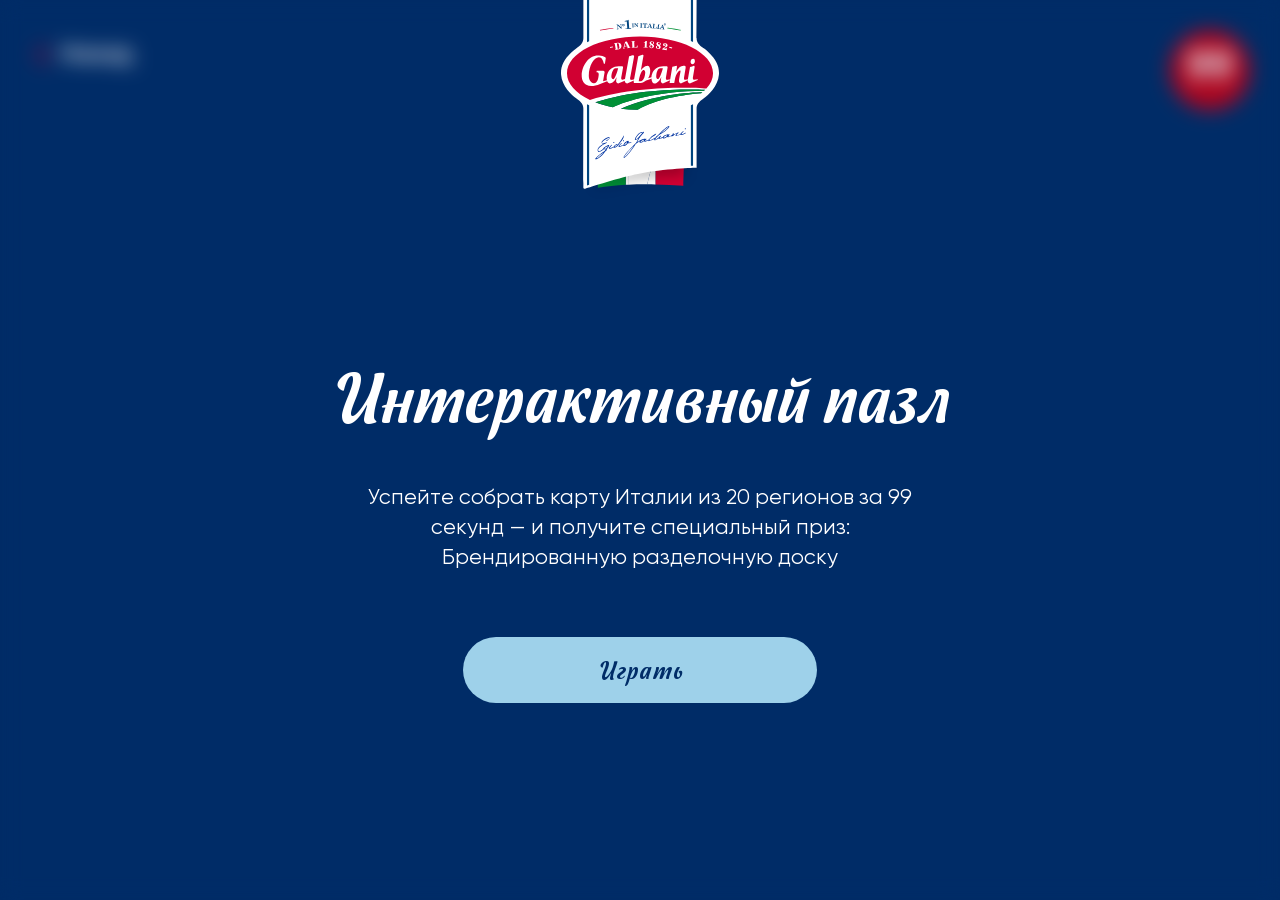
==== commit a10e1a43: "compress sea bg" ====
--- a/game.html
+++ b/game.html
@@ -21,6 +21,8 @@
     <div class="body locked">
       <main class="main">
         <section class="section section--game no-padding">
+          <video class="sea" src="./assets/video/sea.mp4" autoplay loop muted playsinline></video>
+
           <button type="button" class="go-back" data-popup-open="go-back"><span>Назад</span></button>
           <div class="game-timer"><span>99</span></div>
 
@@ -76,8 +78,7 @@
     <script src="./assets/js/scripts.js" type="module" defer></script>
     <script>
       document.addEventListener('DOMContentLoaded', () => {
-        //window.popup.open('game-intro');
-        window.popup.open('game-win');
+        window.popup.open('game-intro');
       });
     </script>
   </body>
--- a/assets/css/styles.min.css
+++ b/assets/css/styles.min.css
@@ -1 +1 @@
-:root{--font: 'gilroy', sans-serif;--title: 'dessert-script', sans-serif;--white: #ffffff;--grey: #eef2ec;--black: #000000;--light-blue: #e5f0f8;--bg-blue: #9ed1ea;--blue-light: #02acf7;--blue: #012d68;--blue-hover: #0a499e;--red: #c10016;--red-hover: #d6132a;--invalid: #ffe26b;--cubic: ease}:root{font-synthesis:none;text-rendering:optimizeLegibility;-webkit-font-smoothing:antialiased;-moz-osx-font-smoothing:grayscale;outline:none;-webkit-tap-highlight-color:rgba(0,0,0,0);-webkit-backface-visibility:hidden;backface-visibility:hidden}*,*:before,*:after{padding:0;margin:0;-webkit-box-sizing:border-box;box-sizing:border-box;-webkit-tap-highlight-color:rgba(0,0,0,0)}html,body,.body{font-family:var(--font);font-size:14px;font-weight:400;height:100%;z-index:0}.body{display:-webkit-box;display:-ms-flexbox;display:flex;-webkit-box-orient:vertical;-webkit-box-direction:normal;-ms-flex-direction:column;flex-direction:column;width:100%;position:relative;overflow-x:hidden;overflow-y:auto;-ms-scroll-chaining:none;overscroll-behavior:none;font-family:var(--font);background-color:var(--blue-light);-webkit-overflow-scrolling:touch}img{display:block;-o-object-fit:cover;object-fit:cover;-webkit-user-select:none;-moz-user-select:none;-ms-user-select:none;user-select:none;pointer-events:none}h1,h2,h3,h4,h5,h6,b strong{color:inherit;font-family:var(--title);font-weight:400}a{color:inherit;text-decoration:none;outline:none}ul,ol,menu{list-style:none}fieldset{border:none}button{position:relative;border:none;cursor:pointer;background:none;color:inherit}button:disabled{cursor:auto;pointer-events:none;opacity:.3}.main{display:block;-webkit-box-flex:1;-ms-flex:1;flex:1;-webkit-box-pack:center;-ms-flex-pack:center;justify-content:center;-webkit-box-align:start;-ms-flex-align:start;align-items:flex-start;-ms-flex-line-pack:start;align-content:flex-start;position:relative;width:100%;height:auto}.container{display:block;position:relative;margin:0 auto;width:100%;max-width:1360px;padding:0px 30px;z-index:1}@media(max-width: 1365px){.container{max-width:1200px}}@media(max-width: 1279px){.container{max-width:1024px;padding:0px 20px}}@media(max-width: 1023px){.container{max-width:768px}}.section{display:block;width:100%;position:relative;overflow:hidden;z-index:1;padding:80px 0px;scroll-margin:60px}@media(max-width: 1023px){.section{padding:40px 0px;scroll-margin:50px}}.section.full{min-height:100svh}.section.visible{overflow:visible}.preloader{display:block;position:fixed;overflow:hidden;width:100%;height:100%;left:0px;top:0px;z-index:2001;padding:0px 40px;pointer-events:all}@media(max-width: 1439px){.preloader{padding:0px 30px}}@media(max-width: 767px){.preloader{padding:0px 20px}}.preloader:before{content:"";display:block;position:absolute;width:100%;height:100%;left:0px;top:0px;background:-webkit-gradient(linear, left top, left bottom, from(#294b92), to(#1e2d68));background:linear-gradient(#294b92, #1e2d68);opacity:1;-webkit-transition:opacity 1s var(--cubic);transition:opacity 1s var(--cubic)}.preloader.hidden:before{opacity:0}.preloader.hidden .preloader-center{width:400px;height:370px}@media(max-width: 1439px){.preloader.hidden .preloader-center{width:320px;height:320px}}@media(max-width: 1279px){.preloader.hidden .preloader-center{width:100px;height:100px}}.preloader.hidden .preloader-center{left:0%;top:0%;-webkit-transform:translate(0%, 0%);-ms-transform:translate(0%, 0%);transform:translate(0%, 0%)}.preloader.absolute{position:absolute}.preloader-center{display:-webkit-box;display:-ms-flexbox;display:flex;-webkit-box-pack:center;-ms-flex-pack:center;justify-content:center;-webkit-box-align:end;-ms-flex-align:end;align-items:flex-end;-ms-flex-line-pack:end;align-content:flex-end;position:relative;width:560px;height:518px}@media(max-width: 1439px){.preloader-center{width:400px;height:370px}}@media(max-width: 1279px){.preloader-center{width:260px;height:242px}}.preloader-center{left:50%;top:50%;-webkit-transform:translate(-50%, -50%);-ms-transform:translate(-50%, -50%);transform:translate(-50%, -50%);-webkit-transition:width 1s var(--cubic),height 1s var(--cubic),left 1s var(--cubic),top 1s var(--cubic),-webkit-transform 1s var(--cubic);transition:width 1s var(--cubic),height 1s var(--cubic),left 1s var(--cubic),top 1s var(--cubic),-webkit-transform 1s var(--cubic);transition:width 1s var(--cubic),height 1s var(--cubic),left 1s var(--cubic),top 1s var(--cubic),transform 1s var(--cubic);transition:width 1s var(--cubic),height 1s var(--cubic),left 1s var(--cubic),top 1s var(--cubic),transform 1s var(--cubic),-webkit-transform 1s var(--cubic)}.preloader-center:before{content:"";display:block;position:absolute;left:0px;bottom:50%;background:var(--white);width:100%;height:10000px;z-index:0}.preloader-center img{position:relative;z-index:1;width:100%}@font-face{font-family:"dessert-script";src:url("../fonts/dessert-script.woff2") format("woff2"),url("../fonts/dessert-script.woff") format("woff");font-weight:400;font-style:normal}@font-face{font-family:"gilroy";src:url("../fonts/gilroy-bold.woff2") format("woff2"),url("../fonts/gilroy-bold.woff") format("woff");font-weight:700;font-style:normal}@font-face{font-family:"gilroy";src:url("../fonts/gilroy-semibold.woff2") format("woff2"),url("../fonts/gilroy-semibold.woff") format("woff");font-weight:600;font-style:normal}@font-face{font-family:"gilroy";src:url("../fonts/gilroy-medium.woff2") format("woff2"),url("../fonts/gilroy-medium.woff") format("woff");font-weight:500;font-style:normal}@font-face{font-family:"gilroy";src:url("../fonts/gilroy-regular.woff2") format("woff2"),url("../fonts/gilroy-regular.woff") format("woff");font-weight:400;font-style:normal}.title{display:block;width:100%;margin:0 auto;line-height:1;text-align:center}.title.red{color:var(--red)}.title.white{color:var(--white)}.title.ta--l{text-align:left}.title.upper{text-transform:uppercase}.title.title--80{font-size:clamp(40px,5.5556vw,80px)}.subtitle{font-size:clamp(20px,1.6667vw,24px);line-height:1.3;font-weight:400}.subtitle.ta--c{text-align:center}:root{--input-font-family: var(--font);--input-font-size: 14px;--input-font-weight: 400;--input-text-transform: auto;--input-height: 36px;--input-padding: 0px 14px;--input-background: var(--white);--input-border: 2px solid var(--white);--input-border-radius: 5px;--input-color: var(--black);--input-placeholder-color: var(--black);--input-placeholder-opacity: 0.6;--invalid-border: 2px solid var(--yellow);--invalid-color: var(--invalid);--form-gap: 14px}@media(max-width: 1439px){:root{--input-height: 36px;--input-font-size: 14px;--input-border-radius: 5px}}.form{display:-webkit-box;display:-ms-flexbox;display:flex;position:relative;-ms-flex-wrap:wrap;flex-wrap:wrap;width:100%;margin-left:auto;margin-right:auto;gap:var(--form-gap)}.form fieldset{display:-webkit-box;display:-ms-flexbox;display:flex;position:relative;width:100%;-webkit-box-orient:vertical;-webkit-box-direction:normal;-ms-flex-direction:column;flex-direction:column;gap:14px}.label{display:block;width:100%;position:relative;color:inherit}.label .label__text{display:block;width:100%;padding:0px 4px;font-size:10px;font-family:var(--font);opacity:.5;font-weight:500;text-align:left;padding-bottom:5px}.label .placeholder{display:-webkit-box;display:-ms-flexbox;display:flex;position:absolute;width:0px;height:100%;left:18px;top:-2px}@media(max-width: 767px){.label .placeholder{top:0px}}.label .placeholder{-ms-flex-wrap:wrap;flex-wrap:wrap;-webkit-box-pack:start;-ms-flex-pack:start;justify-content:flex-start;-webkit-box-align:center;-ms-flex-align:center;align-items:center;-ms-flex-line-pack:center;align-content:center;color:var(--black);opacity:.6;-webkit-transform:scale(1) translate(0px, 0px);-ms-transform:scale(1) translate(0px, 0px);transform:scale(1) translate(0px, 0px);-webkit-transition:-webkit-transform .2s;transition:-webkit-transform .2s;transition:transform .2s;transition:transform .2s, -webkit-transform .2s;pointer-events:none;white-space:nowrap}.input{width:100%;height:var(--input-height);background:var(--input-background);border:var(--input-border);border-radius:var(--input-border-radius);font-family:var(--input-font-family);font-size:var(--input-font-size);font-weight:var(--input-font-weight);color:var(--input-color);padding:var(--input-padding);text-transform:var(--input-text-transform);outline:none;-webkit-appearance:none;-moz-appearance:none;appearance:none;-webkit-transition:.3s;transition:.3s;-webkit-box-shadow:none;box-shadow:none;resize:none}.input::-webkit-input-placeholder{opacity:.7;-webkit-transition:opacity .3s ease 0s;transition:opacity .3s ease 0s}.input::-moz-placeholder{opacity:.7;-moz-transition:opacity .3s ease 0s;transition:opacity .3s ease 0s}.input:-ms-input-placeholder{opacity:.7;-ms-transition:opacity .3s ease 0s;transition:opacity .3s ease 0s}.input::-ms-input-placeholder{opacity:.7;-ms-transition:opacity .3s ease 0s;transition:opacity .3s ease 0s}.input::placeholder{opacity:.7;-webkit-transition:opacity .3s ease 0s;transition:opacity .3s ease 0s}.input:focus::-webkit-input-placeholder{opacity:0}.input:focus::-moz-placeholder{opacity:0}.input:focus:-ms-input-placeholder{opacity:0}.input:focus::-ms-input-placeholder{opacity:0}.input:focus::placeholder{opacity:0}.input.input--textarea{height:100px}.input.invalid{border:var(--invalid-border);color:var(--red)}.input:not(:-moz-placeholder)+.placeholder{transform:scale(0.7) translate(0px, -18px)}.input:not(:-ms-input-placeholder)+.placeholder{-ms-transform:scale(0.7) translate(0px, -18px);transform:scale(0.7) translate(0px, -18px)}.input:focus+.placeholder,.input:not(:placeholder-shown)+.placeholder{-webkit-transform:scale(0.7) translate(0px, -18px);-ms-transform:scale(0.7) translate(0px, -18px);transform:scale(0.7) translate(0px, -18px)}.input:-webkit-autofill{-webkit-box-shadow:0 0 0px 1000px rgba(0,0,0,0) inset !important;box-shadow:0 0 0px 1000px rgba(0,0,0,0) inset !important;-webkit-text-fill-color:var(--input-color) !important;font-size:var(--input-font-size) !important;font-family:var(--input-font-family) !important;-webkit-transition:background-color 9999s ease-in-out 0s;transition:background-color 9999s ease-in-out 0s}.inputError{display:block;width:100%;height:0px;position:absolute;left:0px;text-align:left;overflow:hidden;-webkit-transition:.3s;transition:.3s;color:var(--invalid);font-size:14px;font-family:var(--font);z-index:20;pointer-events:none}.inputError span{display:inline-block;position:relative;padding:5px 14px;color:var(--black);font-weight:500;font-size:11px;background:var(--yellow);-webkit-box-shadow:0px 3px 10px rgba(0,0,0,.2);box-shadow:0px 3px 10px rgba(0,0,0,.2);top:0px;left:0px;margin-top:5px}.inputError span:before{content:"";width:8px;height:8px;background:var(--yellow);position:absolute;left:9px;top:-3px;-webkit-transform:scaleX(1.5) rotate(45deg);-ms-transform:scaleX(1.5) rotate(45deg);transform:scaleX(1.5) rotate(45deg)}.radio,.checkbox{display:none}.radio+.label__text,.checkbox+.label__text{display:-webkit-inline-box;display:-ms-inline-flexbox;display:inline-flex;-ms-flex-wrap:wrap;flex-wrap:wrap;-webkit-box-align:center;-ms-flex-align:center;align-items:center;-ms-flex-line-pack:center;align-content:center;position:relative;width:100%;min-height:26px;padding:0px;padding-left:40px;color:inherit;opacity:1;cursor:pointer;font-size:14px;line-height:1}.radio+.label__text span,.checkbox+.label__text span{display:inline;font-size:12px;line-height:1.2}.radio+.label__text span a,.checkbox+.label__text span a{display:inline;width:auto;margin:0;text-align:left;color:var(--yellow)}@media(hover: hover){.radio+.label__text span a:hover,.checkbox+.label__text span a:hover{text-decoration:underline}}.radio+.label__text:before,.checkbox+.label__text:before{content:"";display:block;position:absolute;left:0px;top:50%;-webkit-transform:translate(0%, -50%);-ms-transform:translate(0%, -50%);transform:translate(0%, -50%);width:26px;height:26px;border-radius:6px;border:2px solid var(--white);background:rgba(0,0,0,0);-webkit-transition:border .3s;transition:border .3s}.radio:checked+.label__text:before,.checkbox:checked+.label__text:before{background:var(--white) url("../img/svg/checkbox.svg") no-repeat center center;background-size:100% 100%}.radio.invalid+.label__text+.inputError,.checkbox.invalid+.label__text+.inputError{top:30px}.radio.invalid+.label__text,.checkbox.invalid+.label__text{color:var(--invalid)}.radio.invalid+.label__text:before,.checkbox.invalid+.label__text:before{border:2px solid var(--invalid)}.choices{background:none;border-radius:5px;width:100%;height:36px !important;background:var(--white);font-family:var(--font);text-align:left;border:none;margin:0 auto;z-index:10}.choices.is-open{border-radius:5px 5px 0px 0px}.choices.is-open .choices__inner{border-radius:5px 5px 0px 0px}.choices[data-type*=select-one] .choices__input{padding:0;border-bottom:none;background-color:none;margin:0}.choices__inner{width:calc(100% - 40px);text-align:left;border:none;padding:0 !important;border-radius:0px 0px 5px 5px;font-size:14px;font-weight:500;color:var(--black);overflow:hidden}.choices__list{border:none !important;overflow:hidden;padding:0px;background:none}.choices__list.choices__list--single{background:none !important;padding:0px 14px !important}.choices__list.choices__list--single>.choices__item{margin:0;height:36px;padding:0px !important;font-size:14px;margin-top:0}.choices__list--dropdown{left:0px;width:100% !important;border-radius:0px 0px 5px 5px !important;border:none !important;border-top:none !important;font-size:14px !important;font-weight:500;text-align:left;background:var(--white) !important}.choices__list--dropdown.is-active{background:none}.choices__list--dropdown .choices__item{background:var(--white);opacity:1}.choices__list--dropdown .choices__item.is-highlighted{background:rgba(0,0,0,.1) !important}.choices__item{display:block;background:none;-webkit-box-shadow:none;box-shadow:none;font-size:14px !important;width:100%;margin:0 auto;padding:0 !important;color:var(--black)}.choices__item.choices__item--selectable{display:-webkit-box;display:-ms-flexbox;display:flex;-webkit-box-pack:start;-ms-flex-pack:start;justify-content:flex-start;-webkit-box-align:center;-ms-flex-align:center;align-items:center;-ms-flex-line-pack:center;align-content:center;height:36px;padding:0px 14px !important}.choices__item:before,.choices__item:after{content:none !important}.choices[data-type*=select-one]::after{width:24px;height:24px;border:none !important;margin:0 !important;top:50%;right:6px;background:url("../img/svg/select.svg") no-repeat center center;-webkit-transform:translate(0px, -50%) rotate(0deg);-ms-transform:translate(0px, -50%) rotate(0deg);transform:translate(0px, -50%) rotate(0deg);-webkit-transition:.3s;transition:.3s}.choices.is-open[data-type*=select-one]::after{-webkit-transform:translate(0px, -50%) rotate(180deg);-ms-transform:translate(0px, -50%) rotate(180deg);transform:translate(0px, -50%) rotate(180deg)}@-webkit-keyframes button-shine{0%,60%{-webkit-transform:skew(-20deg) translate(-110%, 0%);transform:skew(-20deg) translate(-110%, 0%)}100%{-webkit-transform:skew(-20deg) translate(110%, 0%);transform:skew(-20deg) translate(110%, 0%)}}@keyframes button-shine{0%,60%{-webkit-transform:skew(-20deg) translate(-110%, 0%);transform:skew(-20deg) translate(-110%, 0%)}100%{-webkit-transform:skew(-20deg) translate(110%, 0%);transform:skew(-20deg) translate(110%, 0%)}}.buttons{display:-webkit-box;display:-ms-flexbox;display:flex;position:relative;width:100%;-ms-flex-wrap:wrap;flex-wrap:wrap;-webkit-box-pack:center;-ms-flex-pack:center;justify-content:center;-webkit-box-align:center;-ms-flex-align:center;align-items:center;gap:12px}.button{display:-webkit-box;display:-ms-flexbox;display:flex;height:40px;-webkit-box-pack:center;-ms-flex-pack:center;justify-content:center;-webkit-box-align:center;-ms-flex-align:center;align-items:center;-ms-flex-line-pack:center;align-content:center;position:relative;overflow:hidden;border-radius:40px;padding:0px 32px;background-color:var(--blue);font-family:var(--title);-webkit-transition:background-color .3s;transition:background-color .3s;font-weight:400}.button span{display:block;font-size:18px;line-height:1.2;color:var(--white)}.button>*{z-index:1;pointer-events:none}.button:before{content:"";display:block;position:absolute;left:0px;top:0px;width:100%;height:100%;background:-webkit-gradient(linear, left top, right top, from(rgba(0, 0, 0, 0)), color-stop(rgba(72, 175, 255, 0.502)), to(rgba(0, 0, 0, 0)));background:linear-gradient(90deg, rgba(0, 0, 0, 0), rgba(72, 175, 255, 0.502), rgba(0, 0, 0, 0));z-index:0;-webkit-animation:button-shine 4s ease-in-out infinite;animation:button-shine 4s ease-in-out infinite}@media(hover: hover){.button:hover{background-color:var(--blue-hover)}}.button.big{height:66px;padding:0px 40px}.button.big span{font-size:26px}.button.small{height:28px;padding:0px 24px}.button.small span{font-family:var(--font);font-weight:500;font-size:14px}.button.red{background-color:var(--red);height:50px}.button.red span{font-size:24px}.button.red:before{background:-webkit-gradient(linear, left top, right top, from(rgba(0, 0, 0, 0)), color-stop(rgba(255, 255, 255, 0.5)), to(rgba(0, 0, 0, 0)));background:linear-gradient(90deg, rgba(0, 0, 0, 0), rgba(255, 255, 255, 0.5), rgba(0, 0, 0, 0))}@media(hover: hover){.button.red:hover{background-color:var(--red-hover)}}.button.light{background-color:var(--bg-blue)}.button.light span{color:var(--blue)}.button.light:before{background:var(--white);-webkit-transform:translate(-101%, 0%);-ms-transform:translate(-101%, 0%);transform:translate(-101%, 0%);-webkit-animation:none;animation:none;-webkit-transition:-webkit-transform .5s;transition:-webkit-transform .5s;transition:transform .5s;transition:transform .5s, -webkit-transform .5s;border-radius:40px}@media(hover: hover){.button.light:hover:before{-webkit-transform:translate(0%, 0%);-ms-transform:translate(0%, 0%);transform:translate(0%, 0%)}}.button.glass{background-color:rgba(158,209,234,.502)}.button.glass span{-webkit-transition:color .3s var(--cubic);transition:color .3s var(--cubic);color:var(--white)}.button.glass:before{background:var(--white);-webkit-transform:translate(-101%, 0%);-ms-transform:translate(-101%, 0%);transform:translate(-101%, 0%);-webkit-animation:none;animation:none;-webkit-transition:-webkit-transform .5s;transition:-webkit-transform .5s;transition:transform .5s;transition:transform .5s, -webkit-transform .5s;border-radius:40px}@media(hover: hover){.button.glass:hover span{color:var(--blue)}.button.glass:hover:before{-webkit-transform:translate(0%, 0%);-ms-transform:translate(0%, 0%);transform:translate(0%, 0%)}}.button.full{width:100%}.burger{display:none}.header{position:sticky;display:-webkit-box;display:-ms-flexbox;display:flex;-webkit-box-pack:justify;-ms-flex-pack:justify;justify-content:space-between;-webkit-box-align:center;-ms-flex-align:center;align-items:center;-ms-flex-line-pack:center;align-content:center;top:0px;left:0px;z-index:20;width:100%;height:60px;-ms-flex-negative:0;flex-shrink:0;background:-webkit-gradient(linear, left top, left bottom, from(#1e2d68), to(#294b92));background:linear-gradient(#1e2d68, #294b92);color:var(--white);padding:0px 40px;gap:20px}@media(max-width: 1439px){.header{padding:0px 30px}}@media(max-width: 767px){.header{padding:0px 20px;height:50px}}.logo-wrapper{width:120px;height:60px}.logo-wrapper img{width:100%}@media(max-width: 767px){.logo-wrapper{width:80px;height:50px}}.profile-button{display:-webkit-inline-box;display:-ms-inline-flexbox;display:inline-flex;position:relative;-ms-flex-wrap:wrap;flex-wrap:wrap;-webkit-box-pack:center;-ms-flex-pack:center;justify-content:center;-webkit-box-align:center;-ms-flex-align:center;align-items:center;-ms-flex-line-pack:center;align-content:center;gap:6px;font-size:14px;font-weight:500;color:var(--white);-webkit-transition:color .3s;transition:color .3s}.profile-button:hover,.profile-button:focus{color:var(--bg-blue)}.navigation{display:-webkit-box;display:-ms-flexbox;display:flex;-webkit-box-align:center;-ms-flex-align:center;align-items:center;-webkit-box-pack:center;-ms-flex-pack:center;justify-content:center;z-index:2;margin-left:auto}.menu{display:-webkit-inline-box;display:-ms-inline-flexbox;display:inline-flex;-webkit-box-flex:1;-ms-flex:1;flex:1;-ms-flex-wrap:wrap;flex-wrap:wrap;-webkit-box-pack:center;-ms-flex-pack:center;justify-content:center;-webkit-box-align:center;-ms-flex-align:center;align-items:center;-ms-flex-line-pack:center;align-content:center;gap:24px}.menu li .menu__link{font-size:16px;font-weight:500;line-height:1;-webkit-transition:color .3s;transition:color .3s;cursor:pointer}.menu li .menu__link.active,.menu li .menu__link:hover,.menu li .menu__link:focus{color:var(--bg-blue)}@media(min-width: 1440px){.menu li .button{margin-left:30px}}@media(max-width: 1279px){.burger{display:-webkit-box;display:-ms-flexbox;display:flex;position:relative;right:10px;-webkit-box-pack:center;-ms-flex-pack:center;justify-content:center;-webkit-box-align:center;-ms-flex-align:center;align-items:center;-ms-flex-line-pack:center;align-content:center;width:20px;height:50px;font-size:0px;z-index:2;margin-left:auto;margin-right:-10px;-ms-flex-negative:0;flex-shrink:0}.burger span,.burger:before,.burger:after{position:absolute;height:3px;border-radius:1.5px;background:var(--white);-webkit-transition:.6s;transition:.6s;opacity:1;z-index:1}.burger:before{content:"";width:20px}.burger:after{content:"";width:20px}.burger span{width:20px;-webkit-transform:translate(0px, 0px);-ms-transform:translate(0px, 0px);transform:translate(0px, 0px)}.burger:before{-webkit-transform:translate(0px, -8px) rotate(0deg);-ms-transform:translate(0px, -8px) rotate(0deg);transform:translate(0px, -8px) rotate(0deg)}.burger:after{-webkit-transform:translate(0px, 8px) rotate(0deg);-ms-transform:translate(0px, 8px) rotate(0deg);transform:translate(0px, 8px) rotate(0deg)}.burger.open span{-webkit-transform:translate(10px, 0px);-ms-transform:translate(10px, 0px);transform:translate(10px, 0px);opacity:0}.burger.open:before{-webkit-transform:translate(0px, 0px) rotate(45deg);-ms-transform:translate(0px, 0px) rotate(45deg);transform:translate(0px, 0px) rotate(45deg)}.burger.open:after{-webkit-transform:translate(0px, 0px) rotate(-45deg);-ms-transform:translate(0px, 0px) rotate(-45deg);transform:translate(0px, 0px) rotate(-45deg)}.navigation{position:fixed;-webkit-box-align:start;-ms-flex-align:start;align-items:flex-start;width:100%;height:100vh;overflow-x:hidden;overflow-y:auto;scrollbar-width:none;-ms-overflow-style:none;top:0px;right:0px;background:var(--blue);-webkit-transform:translate(0%, 0%);-ms-transform:translate(0%, 0%);transform:translate(0%, 0%);-webkit-transition:opacity .3s ease .3s;transition:opacity .3s ease .3s;opacity:0;pointer-events:none;padding:0px;z-index:0}.navigation::-webkit-scrollbar{width:0px;height:0px;display:none}.navigation .menu{-webkit-transition:opacity .3s ease 0s,-webkit-transform .3s ease 0s;transition:opacity .3s ease 0s,-webkit-transform .3s ease 0s;transition:transform .3s ease 0s,opacity .3s ease 0s;transition:transform .3s ease 0s,opacity .3s ease 0s,-webkit-transform .3s ease 0s;opacity:0;-webkit-transform:translate(0%, -20%);-ms-transform:translate(0%, -20%);transform:translate(0%, -20%)}.navigation.open{pointer-events:all;opacity:1;-webkit-transform:translate(0%, 0%);-ms-transform:translate(0%, 0%);transform:translate(0%, 0%);-webkit-transition:opacity .3s ease 0s;transition:opacity .3s ease 0s}.navigation.open .menu{-webkit-transition:opacity .5s ease 0s,-webkit-transform .5s ease 0s;transition:opacity .5s ease 0s,-webkit-transform .5s ease 0s;transition:transform .5s ease 0s,opacity .5s ease 0s;transition:transform .5s ease 0s,opacity .5s ease 0s,-webkit-transform .5s ease 0s;opacity:1;-webkit-transform:translate(0%, 0%);-ms-transform:translate(0%, 0%);transform:translate(0%, 0%)}.menu{padding:80px 30px 50px 30px;width:100%;max-width:768px;min-height:100svh;-ms-flex-wrap:nowrap;flex-wrap:nowrap;-webkit-box-orient:vertical;-webkit-box-direction:normal;-ms-flex-direction:column;flex-direction:column;-webkit-box-pack:start;-ms-flex-pack:start;justify-content:flex-start;-webkit-box-align:center;-ms-flex-align:center;align-items:center;-ms-flex-line-pack:center;align-content:center;gap:30px}}@media(max-width: 1279px)and (max-width: 767px){.menu{padding:60px 20px 40px 20px}}@media(max-width: 1279px){.menu li{-webkit-box-ordinal-group:2;-ms-flex-order:1;order:1}.menu li:first-child,.menu li:last-child{margin-top:auto}.menu li .menu__link{font-size:22px;font-weight:500}.menu li .button.small{height:40px;margin-bottom:30px}.menu li .button.small span{font-size:22px;font-weight:500}.profile-button{gap:12px;font-size:22px}.profile-button img{width:32px}}.swiper{width:100%}.arrow{display:block;position:absolute;width:40px;height:60px;cursor:pointer;-webkit-transition:.3s;transition:.3s;z-index:4}.arrow.swiper-button-disabled{opacity:0;pointer-events:none}.arrow[data-arrow-prev]{right:100%;top:50%;-webkit-transform:translate(-50%, -50%);-ms-transform:translate(-50%, -50%);transform:translate(-50%, -50%);background:url("../img/svg/arrow-left.svg") no-repeat center center}.arrow[data-arrow-next]{left:100%;top:50%;-webkit-transform:translate(50%, -50%);-ms-transform:translate(50%, -50%);transform:translate(50%, -50%);background:url("../img/svg/arrow-right.svg") no-repeat center center}.swiper-pagination{display:-webkit-box;display:-ms-flexbox;display:flex;position:relative;width:364px !important;max-width:calc(100% - 40px);height:12px;margin-left:auto;margin-right:auto;margin-top:24px;-webkit-box-pack:center;-ms-flex-pack:center;justify-content:center;-webkit-box-align:center;-ms-flex-align:center;align-items:center;-ms-flex-line-pack:center;align-content:center;top:0px !important;left:0px !important;bottom:0px !important;-webkit-transform:translate(0%, 0%) !important;-ms-transform:translate(0%, 0%) !important;transform:translate(0%, 0%) !important;gap:2px;overflow:visible}@media(max-width: 767px){.swiper-pagination{margin-top:14px}}.swiper-pagination .swiper-pagination-bullet{-webkit-box-flex:1;-ms-flex:1;flex:1;width:auto !important;height:8px !important;border-radius:0px !important;background:hsla(0,0%,100%,.5);-webkit-transform:scale(1) translate(0px, 0px) !important;-ms-transform:scale(1) translate(0px, 0px) !important;transform:scale(1) translate(0px, 0px) !important;left:0px !important;margin:0 !important;opacity:1;-webkit-box-shadow:inset 0px 4px 4px rgba(0,0,0,0);box-shadow:inset 0px 4px 4px rgba(0,0,0,0);-webkit-transition:background .3s !important;transition:background .3s !important}.swiper-pagination .swiper-pagination-bullet:first-child{border-radius:20px 0px 0px 20px !important}.swiper-pagination .swiper-pagination-bullet:last-child{border-radius:0px 20px 20px 0px !important}.swiper-pagination .swiper-pagination-bullet.swiper-pagination-bullet-active{background:#fff}.swiper-pagination.big .swiper-pagination-bullet{width:52px !important}.swiper-pagination.big .swiper-pagination-bullet.swiper-pagination-bullet-active{background:#44caf6;-webkit-box-shadow:inset 4px 4px 10px #00eaff;box-shadow:inset 4px 4px 10px #00eaff}@media(max-width: 767px){.swiper-pagination.big .swiper-pagination-bullet{width:26px !important;height:6px !important;-webkit-box-shadow:inset 0px 2px 2px rgba(0,0,0,.25);box-shadow:inset 0px 2px 2px rgba(0,0,0,.25)}}.section--accordeon{background:var(--white);padding-bottom:60px;overflow:visible}@media(max-width: 1023px){.section--accordeon{padding-bottom:40px}}@media(max-width: 767px){.section--accordeon .container{padding:0px 10px}}.section--accordeon__header{position:relative;background:var(--green);padding:10px 20px;border-radius:80px;cursor:pointer;-webkit-user-select:none;-moz-user-select:none;-ms-user-select:none;user-select:none;outline:none;color:var(--white)}@media(max-width: 767px){.section--accordeon__header{display:-webkit-box;display:-ms-flexbox;display:flex;padding-right:60px;padding-left:24px;min-height:80px;-webkit-box-align:center;-ms-flex-align:center;align-items:center}.section--accordeon__header .title{margin-right:auto;-webkit-box-pack:start;-ms-flex-pack:start;justify-content:flex-start;font-size:30px;text-align:left}.section--accordeon__header .title:before,.section--accordeon__header .title:after{content:none}}.section--accordeon__body{color:var(--black)}[data-accordeon]{display:block;position:relative;width:100%}[data-accordeon] [data-accordeon-header]{cursor:pointer;-webkit-user-select:none;-moz-user-select:none;-ms-user-select:none;user-select:none;outline:none;position:relative}[data-accordeon] [data-accordeon-header]:before{content:"";position:absolute;right:20px;top:50%;width:42px;height:42px;border-radius:42px;background:var(--red) url("../img/svg/arrow-down.svg") no-repeat center center;background-size:24px 12px;-webkit-transform:translate(0%, -50%) rotate(0deg);-ms-transform:translate(0%, -50%) rotate(0deg);transform:translate(0%, -50%) rotate(0deg);-webkit-transition:-webkit-transform .5s ease 0s;transition:-webkit-transform .5s ease 0s;transition:transform .5s ease 0s;transition:transform .5s ease 0s, -webkit-transform .5s ease 0s}@media(max-width: 1279px){[data-accordeon] [data-accordeon-header]:before{right:14px}}@media(max-width: 767px){[data-accordeon] [data-accordeon-header]:before{right:10px}}[data-accordeon].active>[data-accordeon-header]:before{-webkit-transform:translate(0%, -50%) rotate(180deg);-ms-transform:translate(0%, -50%) rotate(180deg);transform:translate(0%, -50%) rotate(180deg)}[data-accordeon-body]{display:block;position:relative;overflow:hidden;width:100%;height:0px}.section--hero{display:-webkit-box;display:-ms-flexbox;display:flex;padding:0;background:url("../img/hero/bg.webp") no-repeat center center/cover;margin-top:-60px;padding-top:60px}@media(max-width: 767px){.section--hero{margin-top:-50px;padding-top:50px}}.hero-content{background:-webkit-gradient(linear, left bottom, left top, from(#1e2d68), to(#294b92));background:linear-gradient(to top, #1e2d68 0%, #294b92 100%);color:var(--white);margin-top:auto;display:block;width:100%;padding:20px 0px}.hero-text{display:inline-block;text-align:center}.hero-text strong{font-size:110px;line-height:1}.hero-text span{font-family:var(--font);font-size:38px;line-height:1;font-weight:700;color:var(--bg-blue)}.hero-text span b{font-family:var(--title);font-weight:400;font-size:48px;line-height:inherit;color:var(--white)}.hero-image{position:absolute;right:0px;bottom:0px;width:478px;-webkit-transform:translate(12.8%, 0%);-ms-transform:translate(12.8%, 0%);transform:translate(12.8%, 0%)}.howToWin{display:-webkit-box;display:-ms-flexbox;display:flex;-ms-flex-wrap:wrap;flex-wrap:wrap;max-width:1242px;margin:0 auto;gap:14px;counter-reset:howToWin}.howToWin li{display:-webkit-box;display:-ms-flexbox;display:flex;-webkit-box-flex:1;-ms-flex:1;flex:1;position:relative;-webkit-box-orient:vertical;-webkit-box-direction:normal;-ms-flex-direction:column;flex-direction:column;-webkit-box-pack:start;-ms-flex-pack:start;justify-content:flex-start;-webkit-box-align:center;-ms-flex-align:center;align-items:center;gap:18px;text-align:center;counter-increment:howToWin}.howToWin li:before{content:counter(howToWin);display:-webkit-box;display:-ms-flexbox;display:flex;position:absolute;left:0px;top:20px;-webkit-box-pack:center;-ms-flex-pack:center;justify-content:center;-webkit-box-align:center;-ms-flex-align:center;align-items:center;-ms-flex-line-pack:center;align-content:center;width:50px;height:50px;border-radius:50px;background-color:var(--red);color:var(--white);font-family:var(--title);font-size:36px;-ms-flex-negative:0;flex-shrink:0;line-height:50px;z-index:2}.howToWin li .button{margin-top:10px}.howToWin__image{display:-webkit-box;display:-ms-flexbox;display:flex;position:relative;width:100%;-ms-flex-wrap:wrap;flex-wrap:wrap;-webkit-box-pack:center;-ms-flex-pack:center;justify-content:center;-webkit-box-align:center;-ms-flex-align:center;align-items:center;-ms-flex-line-pack:center;align-content:center;z-index:1}.howToWin__image:before{content:"";display:block;width:100%;padding-top:100%}.howToWin__image img{position:absolute;width:166.666666%}.howToWin__title,.howToWin__text{display:block;position:relative;z-index:2;margin:0 auto}.howToWin__title{font-family:var(--font);text-transform:uppercase;font-size:26px;font-weight:700}.howToWin__text{max-width:240px;font-size:16px;line-height:1.5}.section--about{display:-webkit-box;display:-ms-flexbox;display:flex;height:100svh;padding-top:94px;padding-bottom:40px;background:url("../img/about/about.webp") no-repeat right bottom/cover;color:var(--white)}.section--about .container{display:-webkit-box;display:-ms-flexbox;display:flex;-webkit-box-flex:1;-ms-flex:1;flex:1;-webkit-box-orient:vertical;-webkit-box-direction:normal;-ms-flex-direction:column;flex-direction:column;-webkit-box-pack:justify;-ms-flex-pack:justify;justify-content:space-between;-webkit-box-align:start;-ms-flex-align:start;align-items:flex-start}.section--about .subtitle{max-width:650px;font-size:22px;margin-top:28px}.section--about .title--80 span{display:inline-block;max-width:245px;font-size:22px;line-height:1.1;font-family:var(--font);font-weight:500;margin-left:20px}.about-title{display:block;width:100%;margin-bottom:10px}.about-title span{display:inline-block;font-family:var(--font);margin-left:120px;font-weight:600;padding:10px 30px;background:var(--white);border-radius:50px;color:var(--blue)}.about-slider{max-width:730px;margin:auto 0px}.about-slider .swiper-slide{opacity:0 !important;pointer-events:none}.about-slider .swiper-slide.swiper-slide-fully-visible{opacity:1 !important;pointer-events:all}.calendar{display:-webkit-inline-box;display:-ms-inline-flexbox;display:inline-flex;position:relative;color:var(--blue);background:var(--white);-webkit-box-align:end;-ms-flex-align:end;align-items:flex-end;padding:20px 24px 20px 0px;border-radius:0px 20px 20px 0px;gap:10px;margin-top:90px}.calendar p{display:block;position:relative;z-index:2;font-size:22px;line-height:1.4}.calendar img{position:relative;top:20px;width:182px;margin-top:-90px;margin-bottom:0px;z-index:2}.calendar:before{content:"";display:block;position:absolute;right:50%;top:0px;width:10000px;height:100%;background:var(--white);z-index:0}.sticky-background-wrapper{display:block;width:100%;position:relative;z-index:0}.sticky-background{display:block;position:sticky;left:0px;top:0px;width:100%;height:100svh;background:url("../img/sticky-bg.webp") no-repeat center center/cover;z-index:0;pointer-events:none}#prizes{margin-top:-100svh}.section--prizes#prizes-garanty{padding-top:20px}.section--prizes .container{display:-webkit-box;display:-ms-flexbox;display:flex;-webkit-box-orient:vertical;-webkit-box-direction:normal;-ms-flex-direction:column;flex-direction:column;-webkit-box-align:center;-ms-flex-align:center;align-items:center}.section--prizes .subtitle{color:var(--white);margin-bottom:30px;margin-top:34px}.prizes{display:block;position:relative;margin-top:40px;max-width:1160px}.prizes .swiper{overflow:visible}.prizes .swiper .swiper-slide{opacity:0;pointer-events:none;-webkit-transition:opacity .5s;transition:opacity .5s}.prizes .swiper .swiper-slide.swiper-slide-active,.prizes .swiper .swiper-slide.swiper-slide-active+.swiper-slide,.prizes .swiper .swiper-slide.swiper-slide-active+.swiper-slide+.swiper-slide{opacity:1;pointer-events:all}.prize{display:-webkit-box;display:-ms-flexbox;display:flex;position:relative;width:100%;-webkit-box-orient:vertical;-webkit-box-direction:normal;-ms-flex-direction:column;flex-direction:column;-webkit-box-pack:center;-ms-flex-pack:center;justify-content:center;-webkit-box-align:center;-ms-flex-align:center;align-items:center;-ms-flex-line-pack:center;align-content:center;gap:20px;padding:24px;border-radius:30px;text-align:center;background-color:var(--white)}.prize__image{display:-webkit-box;display:-ms-flexbox;display:flex;position:relative;-webkit-box-pack:center;-ms-flex-pack:center;justify-content:center;-webkit-box-align:center;-ms-flex-align:center;align-items:center;-ms-flex-line-pack:center;align-content:center;width:300px;height:300px}.prize__image img{width:100%}.prize__text{display:block;width:100%;min-height:56px;font-size:24px;font-weight:600;line-height:1.2;color:var(--blue)}.sticky-background-wrapper{display:block;width:100%;position:relative;z-index:0}.sticky-background{display:block;position:sticky;left:0px;top:0px;width:100%;height:100svh;background:url("../img/sticky-bg.webp") no-repeat center center/cover;z-index:0;pointer-events:none}#prizes{margin-top:-100svh}.section--prizes#prizes-garanty{padding-top:20px}.section--prizes .container{display:-webkit-box;display:-ms-flexbox;display:flex;-webkit-box-orient:vertical;-webkit-box-direction:normal;-ms-flex-direction:column;flex-direction:column;-webkit-box-align:center;-ms-flex-align:center;align-items:center}.section--prizes .subtitle{color:var(--white);margin-bottom:30px;margin-top:34px}.prizes{display:block;position:relative;margin-top:40px;max-width:1160px}.prizes .swiper{overflow:visible}.prizes .swiper .swiper-slide{opacity:0;pointer-events:none;-webkit-transition:opacity .5s;transition:opacity .5s}.prizes .swiper .swiper-slide.swiper-slide-active,.prizes .swiper .swiper-slide.swiper-slide-active+.swiper-slide,.prizes .swiper .swiper-slide.swiper-slide-active+.swiper-slide+.swiper-slide{opacity:1;pointer-events:all}.prize{display:-webkit-box;display:-ms-flexbox;display:flex;position:relative;width:100%;-webkit-box-orient:vertical;-webkit-box-direction:normal;-ms-flex-direction:column;flex-direction:column;-webkit-box-pack:center;-ms-flex-pack:center;justify-content:center;-webkit-box-align:center;-ms-flex-align:center;align-items:center;-ms-flex-line-pack:center;align-content:center;gap:20px;padding:24px;border-radius:30px;text-align:center;background-color:var(--white)}.prize__image{display:-webkit-box;display:-ms-flexbox;display:flex;position:relative;-webkit-box-pack:center;-ms-flex-pack:center;justify-content:center;-webkit-box-align:center;-ms-flex-align:center;align-items:center;-ms-flex-line-pack:center;align-content:center;width:300px;height:300px}.prize__image img{width:100%}.prize__text{display:block;width:100%;min-height:56px;font-size:24px;font-weight:600;line-height:1.2;color:var(--blue)}.section--game{display:-webkit-box;display:-ms-flexbox;display:flex;-webkit-box-align:center;-ms-flex-align:center;align-items:center;min-height:100vh;background-color:var(--blue);color:var(--white);padding-top:100px;padding-bottom:56px;scroll-margin:0px}.section--game.no-padding{padding:0}.section--game:before{content:"";display:block;position:absolute;width:100%;height:100%;left:0px;top:0px;background-image:url("../img/sea.gif");background-repeat:no-repeat;background-position:center center;background-size:cover;opacity:.1}.section--game .subtitle{max-width:580px;margin-top:40px}.game-prize-info{display:-webkit-box;display:-ms-flexbox;display:flex;position:relative;max-width:560px;-webkit-box-pack:center;-ms-flex-pack:center;justify-content:center;-webkit-box-align:center;-ms-flex-align:center;align-items:center;-ms-flex-line-pack:center;align-content:center;gap:56px;margin-top:42px}.game-prize-info .info p{font-size:24px;font-weight:600;line-height:1.5;text-transform:uppercase}.game-prize-info .info .button{margin-top:30px}.italy-full-image{position:absolute;max-width:565px;right:-20px;bottom:-50px}.go-back{display:-webkit-inline-box;display:-ms-inline-flexbox;display:inline-flex;position:absolute;left:36px;top:40px;z-index:2;-webkit-box-pack:start;-ms-flex-pack:start;justify-content:flex-start;-webkit-box-align:center;-ms-flex-align:center;align-items:center;-ms-flex-line-pack:center;align-content:center;gap:12px}.go-back span{font-size:24px;font-weight:600;font-family:var(--font);-webkit-transition:color .3s var(--cubic);transition:color .3s var(--cubic)}.go-back:before{content:"";display:block;width:12px;height:20px;background:url("../img/svg/go-back.svg") no-repeat center center/cover}@media(hover: hover){.go-back:hover span{color:var(--bg-blue)}}.game-timer{display:-webkit-box;display:-ms-flexbox;display:flex;position:absolute;right:30px;top:30px;width:80px;height:80px;border-radius:80px;background-color:var(--red);color:var(--white);z-index:2;-webkit-box-pack:center;-ms-flex-pack:center;justify-content:center;-webkit-box-align:center;-ms-flex-align:center;align-items:center;-ms-flex-line-pack:center;align-content:center}.game-timer span{font-family:var(--font);font-size:42px;font-weight:700}.game-wrapper{display:block;position:relative;width:100%;height:100%;padding:30px;min-height:100svh;z-index:1}.winners{display:-webkit-box;display:-ms-flexbox;display:flex;position:relative;width:100%;max-width:1164px;margin:0 auto;-webkit-box-orient:vertical;-webkit-box-direction:normal;-ms-flex-direction:column;flex-direction:column;-webkit-box-pack:center;-ms-flex-pack:center;justify-content:center;-webkit-box-align:center;-ms-flex-align:center;align-items:center;-ms-flex-line-pack:center;align-content:center;gap:40px;padding-top:30px}.winners-filters{display:-webkit-box;display:-ms-flexbox;display:flex;position:relative;width:100%;-ms-flex-wrap:wrap;flex-wrap:wrap;-webkit-box-pack:justify;-ms-flex-pack:justify;justify-content:space-between;-webkit-box-align:center;-ms-flex-align:center;align-items:center;-ms-flex-line-pack:center;align-content:center;gap:12px}.winners-filters .choices{background:none;border-radius:22px;width:100%;min-width:220px;height:44px !important;background:#eef2ec !important;margin:0;z-index:10;font-weight:400}.winners-filters .choices.is-open{border-radius:22px 22px 0px 0px !important}.winners-filters .choices.is-open .choices__inner{border-radius:22px 22px 0px 0px !important}.winners-filters .choices__inner{font-weight:400}.winners-filters .choices[data-type*=select-one]::after{right:12px;background:#eef2ec url("../img/svg/select-red.svg") no-repeat center center}.winners-filters .choices__list.choices__list--single{background:#eef2ec !important;padding:0px 0px 0px 16px !important}.winners-filters .choices__list.choices__list--single>.choices__item{height:44px;text-wrap:nowrap}.winners-filters .choices__list--dropdown{left:0px;width:100% !important;border-radius:0px 0px 22px 22px !important;font-weight:400 !important;background:#eef2ec !important}.winners-filters .choices__list--dropdown .choices__item{background:#eef2ec;opacity:1}.winners-filters .choices__list--dropdown .choices__item.is-highlighted{background:rgba(0,0,0,.1) !important}.winners-filters .form{margin:0;max-width:220px}.winners-filters .form .input{background:#eef2ec;border:2px solid #eef2ec;height:44px;border-radius:44px;padding:0px 50px 0px 16px}.winners-filters .form .input::-webkit-input-placeholder{color:var(--black);opacity:1}.winners-filters .form .input::-moz-placeholder{color:var(--black);opacity:1}.winners-filters .form .input:-ms-input-placeholder{color:var(--black);opacity:1}.winners-filters .form .input::-ms-input-placeholder{color:var(--black);opacity:1}.winners-filters .form .input::placeholder{color:var(--black);opacity:1}.winners-filters .form .input:focus::-webkit-input-placeholder{opacity:0}.winners-filters .form .input:focus::-moz-placeholder{opacity:0}.winners-filters .form .input:focus:-ms-input-placeholder{opacity:0}.winners-filters .form .input:focus::-ms-input-placeholder{opacity:0}.winners-filters .form .input:focus::placeholder{opacity:0}.winners-filters .search-submit{width:40px;height:40px;position:absolute;background:#eef2ec url("../img/svg/search.svg") no-repeat center center;right:8px;top:2px;border-radius:44px;font-size:0;color:rgba(0,0,0,0)}.table{position:relative;text-align:left;width:100%;border-spacing:0;border:none;table-layout:fixed}.table thead{min-height:60px;border-radius:60px;color:var(--white);font-size:18px;line-height:1;font-weight:700;position:relative;overflow:hidden;z-index:1}.table thead tr{background:-webkit-gradient(linear, left top, right top, from(rgba(255, 255, 255, 0)), color-stop(9.99%, rgba(255, 255, 255, 0)), color-stop(10%, var(--green)), color-stop(90%, var(--green)), color-stop(90%, rgba(255, 255, 255, 0)), to(rgba(255, 255, 255, 0)));background:linear-gradient(90deg, rgba(255, 255, 255, 0) 0%, rgba(255, 255, 255, 0) 9.99%, var(--green) 10%, var(--green) 90%, rgba(255, 255, 255, 0) 90%, rgba(255, 255, 255, 0) 100%)}.table thead th{text-wrap:nowrap;background:var(--green)}.table th,.table td{width:22%;height:60px}.table th:first-child,.table td:first-child{border-radius:60px 0px 0px 60px;padding-left:36px;padding-right:100%;text-align:right;width:28%}.table th:last-child,.table td:last-child{border-radius:0px 60px 60px 0px;padding-right:36px;width:28%}.table tbody{color:var(--black);font-weight:400;font-size:14px;line-height:1.2}.table tbody tr:nth-child(2n+2){background:rgba(0,0,0,0)}.table tbody tr:nth-child(2n+2) td{background:#eef2ec}.table tbody tr td:first-child{padding-left:128px}.pagination{display:-webkit-box;display:-ms-flexbox;display:flex;position:relative;-ms-flex-wrap:wrap;flex-wrap:wrap;-webkit-box-pack:center;-ms-flex-pack:center;justify-content:center;-webkit-box-align:center;-ms-flex-align:center;align-items:center;-ms-flex-line-pack:center;align-content:center;gap:10px}.pagination li{display:-webkit-box;display:-ms-flexbox;display:flex;position:relative;width:32px;height:32px;-webkit-box-pack:center;-ms-flex-pack:center;justify-content:center;-webkit-box-align:center;-ms-flex-align:center;align-items:center;-ms-flex-line-pack:center;align-content:center}.pagination li:first-child,.pagination li:last-child{width:40px;height:40px}.pagination li:first-child a.disabled,.pagination li:last-child a.disabled{opacity:.2;pointer-events:none}.pagination li:first-child{margin-right:24px}.pagination li:last-child{margin-left:24px}.pagination-btn{display:-webkit-box;display:-ms-flexbox;display:flex;position:relative;-webkit-box-pack:center;-ms-flex-pack:center;justify-content:center;-webkit-box-align:center;-ms-flex-align:center;align-items:center;-ms-flex-line-pack:center;align-content:center;width:100%;height:100%;background-color:#eef2ec;border-radius:50px;line-height:1;color:var(--black);font-weight:400;font-size:16px;-webkit-transition:background-color .3s,color .3s;transition:background-color .3s,color .3s}.pagination-btn.active{background-color:var(--red);color:var(--white)}@media(hover: hover){.pagination-btn:hover{background-color:var(--red);color:var(--white)}}.pagination-btn.prev,.pagination-btn.next{background-color:var(--red)}@media(hover: hover){.pagination-btn.prev:hover,.pagination-btn.next:hover{background-color:var(--black)}}.pagination-btn.prev:disabled,.pagination-btn.next:disabled{opacity:.3;pointer-events:none}@media(max-width: 1439px){.winners{max-width:calc(100% - 60px);gap:30px}.winners-filters{gap:12px}}@media(max-width: 1023px){#winners{scroll-margin-top:70px}.table thead{font-size:14px}.table th:first-child,.table td:first-child{padding-left:20px;width:26%}.table th:last-child,.table td:last-child{padding-right:20px;width:30%}.table tbody{font-size:12px}.table tbody tr td:first-child{padding-left:20px}}@media(max-width: 767px){.winners{max-width:100%}.winners-filters{-webkit-box-pack:space-evenly;-ms-flex-pack:space-evenly;justify-content:space-evenly;margin:-10px 0px}.winners-filters .choices{min-width:300px}.winners-filters form{-webkit-box-ordinal-group:3;-ms-flex-order:2;order:2}.winners-filters .form{max-width:300px;-webkit-box-ordinal-group:2;-ms-flex-order:1;order:1}.table thead{font-size:12px}.table thead th{height:50px;text-wrap:wrap}.table thead th span{display:none}.table thead th:last-child{text-transform:capitalize}.table th,.table td{width:22%;padding:6px 3px;text-wrap:wrap}.table th:first-child,.table td:first-child{padding-left:14px;padding-right:2px;width:22%;text-align:left}.table th:last-child,.table td:last-child{padding-right:14px;width:34%}.table tbody{font-size:10px}.table tbody tr td:first-child{padding-left:14px}.pagination{gap:8px}.pagination li{width:30px;height:30px}.pagination li:first-child,.pagination li:last-child{width:38px;height:38px}.pagination li:first-child{margin-right:10px}.pagination li:last-child{margin-left:10px}}.body.locked{overflow-x:hidden;overflow-y:hidden}.backdrop{-webkit-transform:translateZ(0);transform:translateZ(0);will-change:opacity;-webkit-backface-visibility:hidden;backface-visibility:hidden;-webkit-tap-highlight-color:rgba(0,0,0,0);display:grid;place-items:center;position:fixed;top:0;left:0;width:100%;height:100dvh;z-index:1000;overflow-x:hidden;overflow-y:scroll;-webkit-overflow-scrolling:touch;backdrop-filter:blur(10px);-webkit-transition:opacity .5s ease-in-out 0s,visibility .5s ease-in-out 0s;transition:opacity .5s ease-in-out 0s,visibility .5s ease-in-out 0s;opacity:0;pointer-events:none;visibility:hidden}.backdrop.backdrop--game{overflow-y:auto}.backdrop.active{visibility:visible;opacity:1;pointer-events:all}.backdrop:before{content:"";display:block;position:absolute;pointer-events:none;left:0px;right:0px;top:0px;width:100%;height:100%;background:var(--blue);opacity:.1;grid-area:1/1/2/2}.popup{position:relative;-webkit-transition:.5s;transition:.5s;-webkit-transform:translate(0px, 50px);-ms-transform:translate(0px, 50px);transform:translate(0px, 50px);opacity:0;z-index:1;-webkit-user-select:none;-moz-user-select:none;-ms-user-select:none;user-select:none;width:100%;pointer-events:none}.popup.popup--game{-webkit-transform:translate(0px, 0px);-ms-transform:translate(0px, 0px);transform:translate(0px, 0px)}.popup.visible{opacity:1;-webkit-transform:translate(0px, 0px);-ms-transform:translate(0px, 0px);transform:translate(0px, 0px)}.popup-close{display:block;position:absolute;width:32px;height:32px;left:100%;top:0px;cursor:pointer}@media(max-width: 767px)and (orientation: portrait){.popup-close{left:calc(100% - 32px);top:-32px}}.popup-close:after{content:"";display:block;width:100%;height:100%;-webkit-transition:-webkit-transform .3s;transition:-webkit-transform .3s;transition:transform .3s;transition:transform .3s, -webkit-transform .3s;-webkit-transform:rotate(0deg);-ms-transform:rotate(0deg);transform:rotate(0deg);background:url("../img/svg/close.svg") no-repeat center center/cover}.popup-close:hover:after{-webkit-transform:rotate(90deg);-ms-transform:rotate(90deg);transform:rotate(90deg)}.popup-content{display:-webkit-box;display:-ms-flexbox;display:flex;-webkit-box-orient:vertical;-webkit-box-direction:normal;-ms-flex-direction:column;flex-direction:column;-webkit-box-pack:center;-ms-flex-pack:center;justify-content:center;-webkit-box-align:center;-ms-flex-align:center;align-items:center;-ms-flex-line-pack:center;align-content:center;text-align:center;gap:18px;position:relative;margin:0 auto;width:100%;min-height:100svh;-webkit-user-select:none;-moz-user-select:none;-ms-user-select:none;user-select:none;pointer-events:all}.popup-game{color:var(--white)}.popup-game .popup-game-text{display:-webkit-box;display:-ms-flexbox;display:flex;position:relative;width:100%;-webkit-box-orient:vertical;-webkit-box-direction:normal;-ms-flex-direction:column;flex-direction:column;-webkit-box-pack:center;-ms-flex-pack:center;justify-content:center;-webkit-box-align:center;-ms-flex-align:center;align-items:center;-ms-flex-line-pack:center;align-content:center;gap:50px;margin:auto}.popup-game .button{min-width:354px}.popup-game .subtitle{max-width:580px;line-height:1.4}.popup-game .subtitle b{display:block;font-size:32px;line-height:1.4;font-weight:400;color:var(--bg-blue)}#game-intro .button,#game-win .button{margin-top:14px;margin-bottom:60px}#game-win .popup-game-text{gap:32px}.popup-game-logo{display:block;-ms-flex-negative:0;flex-shrink:0;width:158px}.popup-game-logo img{width:100%}.dropzone{display:-webkit-box;display:-ms-flexbox;display:flex;position:relative;width:100%;-ms-flex-wrap:wrap;flex-wrap:wrap;-webkit-box-pack:center;-ms-flex-pack:center;justify-content:center;-webkit-box-align:center;-ms-flex-align:center;align-items:center;-ms-flex-line-pack:center;align-content:center;height:200px;border:4px solid var(--yellow);background:var(--black);padding:0;color:var(--white);font-family:var(--font);border-radius:20px;margin-top:10px}.dz-default.dz-message{margin:0}.dz-default.dz-message .dz-button{position:relative;max-width:195px;font-size:12px;font-family:var(--font);line-height:1.3;margin-top:50px;opacity:.7}.dz-default.dz-message .dz-button:before{content:"";position:absolute;width:40px;height:40px;bottom:calc(100% + 16px);left:50%;margin-left:-20px;background:url("../img/svg/plus.svg") no-repeat center center/cover}.dz-preview,.dz-image-preview{margin:0 !important;padding:0 !important;position:relative;width:100% !important;height:100%;min-height:100% !important}a.dz-remove{position:absolute;right:-13px;top:-13px;z-index:10 !important;font-size:0px !important;width:26px;height:26px;background:url("../img/svg/file-delete.svg") no-repeat center center/cover}.dz-details,.dz-progress{display:none !important}.dropzone .dz-preview.dz-image-preview{background:none !important;-webkit-transition:.3s;transition:.3s}.dropzone .dz-preview .dz-image{-webkit-transition:.3s;transition:.3s;width:100% !important;height:100% !important;min-width:100% !important;min-height:100% !important;padding:0 !important;margin:0 !important;border-radius:16px;overflow:hidden;background:var(--black) !important}.dropzone .dz-preview .dz-image img{width:100% !important;height:100% !important;min-width:100% !important;min-height:100% !important;-o-object-fit:cover;object-fit:cover;-webkit-transition:.3s;transition:.3s;-webkit-filter:blur(0px) !important;filter:blur(0px) !important;-webkit-transform:scale(1) !important;-ms-transform:scale(1) !important;transform:scale(1) !important}.dropzone .dz-preview .dz-progress{background:rgba(0,0,0,0)}.upload-error-message{color:var(--yellow);text-align:center;font-family:var(--font);margin-top:10px}.footer{display:block;width:100%;height:auto;padding:70px 0px 58px 0px;background:-webkit-gradient(linear, left top, left bottom, from(#1e2d68), to(#294b92));background:linear-gradient(#1e2d68, #294b92);color:var(--white);text-align:center}.copy{display:block;font-size:14px;line-height:1;font-weight:600;margin-bottom:64px}.footer-menu{display:-webkit-box;display:-ms-flexbox;display:flex;position:relative;width:100%;-ms-flex-wrap:wrap;flex-wrap:wrap;-webkit-box-pack:center;-ms-flex-pack:center;justify-content:center;-webkit-box-align:center;-ms-flex-align:center;align-items:center;-ms-flex-line-pack:center;align-content:center;gap:24px}.footer-menu a{font-size:20px;line-height:1;color:var(--bg-blue);-webkit-transition:color .3s;transition:color .3s}.footer-menu a:hover,.footer-menu a:focus{color:var(--white)}.footer-text{display:block;margin-top:40px;font-size:12px;line-height:1.3;color:var(--light-blue)}.footer-text span{color:var(--bg-blue)}+:root{--font: 'gilroy', sans-serif;--title: 'dessert-script', sans-serif;--white: #ffffff;--grey: #eef2ec;--black: #000000;--light-blue: #e5f0f8;--bg-blue: #9ed1ea;--blue-light: #02acf7;--blue: #012d68;--blue-hover: #0a499e;--red: #c10016;--red-hover: #d6132a;--invalid: #ffe26b;--cubic: ease}:root{font-synthesis:none;text-rendering:optimizeLegibility;-webkit-font-smoothing:antialiased;-moz-osx-font-smoothing:grayscale;outline:none;-webkit-tap-highlight-color:rgba(0,0,0,0);-webkit-backface-visibility:hidden;backface-visibility:hidden}*,*:before,*:after{padding:0;margin:0;-webkit-box-sizing:border-box;box-sizing:border-box;-webkit-tap-highlight-color:rgba(0,0,0,0)}html,body,.body{font-family:var(--font);font-size:14px;font-weight:400;height:100%;z-index:0}.body{display:-webkit-box;display:-ms-flexbox;display:flex;-webkit-box-orient:vertical;-webkit-box-direction:normal;-ms-flex-direction:column;flex-direction:column;width:100%;position:relative;overflow-x:hidden;overflow-y:auto;-ms-scroll-chaining:none;overscroll-behavior:none;font-family:var(--font);background-color:var(--blue-light);-webkit-overflow-scrolling:touch}img{display:block;-o-object-fit:cover;object-fit:cover;-webkit-user-select:none;-moz-user-select:none;-ms-user-select:none;user-select:none;pointer-events:none}h1,h2,h3,h4,h5,h6,b strong{color:inherit;font-family:var(--title);font-weight:400}a{color:inherit;text-decoration:none;outline:none}ul,ol,menu{list-style:none}fieldset{border:none}button{position:relative;border:none;cursor:pointer;background:none;color:inherit}button:disabled{cursor:auto;pointer-events:none;opacity:.3}.main{display:block;-webkit-box-flex:1;-ms-flex:1;flex:1;-webkit-box-pack:center;-ms-flex-pack:center;justify-content:center;-webkit-box-align:start;-ms-flex-align:start;align-items:flex-start;-ms-flex-line-pack:start;align-content:flex-start;position:relative;width:100%;height:auto}.container{display:block;position:relative;margin:0 auto;width:100%;max-width:1360px;padding:0px 30px;z-index:1}@media(max-width: 1365px){.container{max-width:1200px}}@media(max-width: 1279px){.container{max-width:1024px;padding:0px 20px}}@media(max-width: 1023px){.container{max-width:768px}}.section{display:block;width:100%;position:relative;overflow:hidden;z-index:1;padding:80px 0px;scroll-margin:60px}@media(max-width: 1023px){.section{padding:40px 0px;scroll-margin:50px}}.section.full{min-height:100svh}.section.visible{overflow:visible}.preloader{display:block;position:fixed;overflow:hidden;width:100%;height:100%;left:0px;top:0px;z-index:2001;padding:0px 40px;pointer-events:all}@media(max-width: 1439px){.preloader{padding:0px 30px}}@media(max-width: 767px){.preloader{padding:0px 20px}}.preloader:before{content:"";display:block;position:absolute;width:100%;height:100%;left:0px;top:0px;background:-webkit-gradient(linear, left top, left bottom, from(#294b92), to(#1e2d68));background:linear-gradient(#294b92, #1e2d68);opacity:1;-webkit-transition:opacity 1s var(--cubic);transition:opacity 1s var(--cubic)}.preloader.hidden:before{opacity:0}.preloader.hidden .preloader-center{width:400px;height:370px}@media(max-width: 1439px){.preloader.hidden .preloader-center{width:320px;height:320px}}@media(max-width: 1279px){.preloader.hidden .preloader-center{width:100px;height:100px}}.preloader.hidden .preloader-center{left:0%;top:0%;-webkit-transform:translate(0%, 0%);-ms-transform:translate(0%, 0%);transform:translate(0%, 0%)}.preloader.absolute{position:absolute}.preloader-center{display:-webkit-box;display:-ms-flexbox;display:flex;-webkit-box-pack:center;-ms-flex-pack:center;justify-content:center;-webkit-box-align:end;-ms-flex-align:end;align-items:flex-end;-ms-flex-line-pack:end;align-content:flex-end;position:relative;width:560px;height:518px}@media(max-width: 1439px){.preloader-center{width:400px;height:370px}}@media(max-width: 1279px){.preloader-center{width:260px;height:242px}}.preloader-center{left:50%;top:50%;-webkit-transform:translate(-50%, -50%);-ms-transform:translate(-50%, -50%);transform:translate(-50%, -50%);-webkit-transition:width 1s var(--cubic),height 1s var(--cubic),left 1s var(--cubic),top 1s var(--cubic),-webkit-transform 1s var(--cubic);transition:width 1s var(--cubic),height 1s var(--cubic),left 1s var(--cubic),top 1s var(--cubic),-webkit-transform 1s var(--cubic);transition:width 1s var(--cubic),height 1s var(--cubic),left 1s var(--cubic),top 1s var(--cubic),transform 1s var(--cubic);transition:width 1s var(--cubic),height 1s var(--cubic),left 1s var(--cubic),top 1s var(--cubic),transform 1s var(--cubic),-webkit-transform 1s var(--cubic)}.preloader-center:before{content:"";display:block;position:absolute;left:0px;bottom:50%;background:var(--white);width:100%;height:10000px;z-index:0}.preloader-center img{position:relative;z-index:1;width:100%}@font-face{font-family:"dessert-script";src:url("../fonts/dessert-script.woff2") format("woff2"),url("../fonts/dessert-script.woff") format("woff");font-weight:400;font-style:normal}@font-face{font-family:"gilroy";src:url("../fonts/gilroy-bold.woff2") format("woff2"),url("../fonts/gilroy-bold.woff") format("woff");font-weight:700;font-style:normal}@font-face{font-family:"gilroy";src:url("../fonts/gilroy-semibold.woff2") format("woff2"),url("../fonts/gilroy-semibold.woff") format("woff");font-weight:600;font-style:normal}@font-face{font-family:"gilroy";src:url("../fonts/gilroy-medium.woff2") format("woff2"),url("../fonts/gilroy-medium.woff") format("woff");font-weight:500;font-style:normal}@font-face{font-family:"gilroy";src:url("../fonts/gilroy-regular.woff2") format("woff2"),url("../fonts/gilroy-regular.woff") format("woff");font-weight:400;font-style:normal}.title{display:block;width:100%;margin:0 auto;line-height:1;text-align:center}.title.red{color:var(--red)}.title.white{color:var(--white)}.title.ta--l{text-align:left}.title.upper{text-transform:uppercase}.title.title--80{font-size:clamp(40px,5.5556vw,80px)}.subtitle{font-size:clamp(20px,1.6667vw,24px);line-height:1.3;font-weight:400}.subtitle.ta--c{text-align:center}:root{--input-font-family: var(--font);--input-font-size: 14px;--input-font-weight: 400;--input-text-transform: auto;--input-height: 36px;--input-padding: 0px 14px;--input-background: var(--white);--input-border: 2px solid var(--white);--input-border-radius: 5px;--input-color: var(--black);--input-placeholder-color: var(--black);--input-placeholder-opacity: 0.6;--invalid-border: 2px solid var(--yellow);--invalid-color: var(--invalid);--form-gap: 14px}@media(max-width: 1439px){:root{--input-height: 36px;--input-font-size: 14px;--input-border-radius: 5px}}.form{display:-webkit-box;display:-ms-flexbox;display:flex;position:relative;-ms-flex-wrap:wrap;flex-wrap:wrap;width:100%;margin-left:auto;margin-right:auto;gap:var(--form-gap)}.form fieldset{display:-webkit-box;display:-ms-flexbox;display:flex;position:relative;width:100%;-webkit-box-orient:vertical;-webkit-box-direction:normal;-ms-flex-direction:column;flex-direction:column;gap:14px}.label{display:block;width:100%;position:relative;color:inherit}.label .label__text{display:block;width:100%;padding:0px 4px;font-size:10px;font-family:var(--font);opacity:.5;font-weight:500;text-align:left;padding-bottom:5px}.label .placeholder{display:-webkit-box;display:-ms-flexbox;display:flex;position:absolute;width:0px;height:100%;left:18px;top:-2px}@media(max-width: 767px){.label .placeholder{top:0px}}.label .placeholder{-ms-flex-wrap:wrap;flex-wrap:wrap;-webkit-box-pack:start;-ms-flex-pack:start;justify-content:flex-start;-webkit-box-align:center;-ms-flex-align:center;align-items:center;-ms-flex-line-pack:center;align-content:center;color:var(--black);opacity:.6;-webkit-transform:scale(1) translate(0px, 0px);-ms-transform:scale(1) translate(0px, 0px);transform:scale(1) translate(0px, 0px);-webkit-transition:-webkit-transform .2s;transition:-webkit-transform .2s;transition:transform .2s;transition:transform .2s, -webkit-transform .2s;pointer-events:none;white-space:nowrap}.input{width:100%;height:var(--input-height);background:var(--input-background);border:var(--input-border);border-radius:var(--input-border-radius);font-family:var(--input-font-family);font-size:var(--input-font-size);font-weight:var(--input-font-weight);color:var(--input-color);padding:var(--input-padding);text-transform:var(--input-text-transform);outline:none;-webkit-appearance:none;-moz-appearance:none;appearance:none;-webkit-transition:.3s;transition:.3s;-webkit-box-shadow:none;box-shadow:none;resize:none}.input::-webkit-input-placeholder{opacity:.7;-webkit-transition:opacity .3s ease 0s;transition:opacity .3s ease 0s}.input::-moz-placeholder{opacity:.7;-moz-transition:opacity .3s ease 0s;transition:opacity .3s ease 0s}.input:-ms-input-placeholder{opacity:.7;-ms-transition:opacity .3s ease 0s;transition:opacity .3s ease 0s}.input::-ms-input-placeholder{opacity:.7;-ms-transition:opacity .3s ease 0s;transition:opacity .3s ease 0s}.input::placeholder{opacity:.7;-webkit-transition:opacity .3s ease 0s;transition:opacity .3s ease 0s}.input:focus::-webkit-input-placeholder{opacity:0}.input:focus::-moz-placeholder{opacity:0}.input:focus:-ms-input-placeholder{opacity:0}.input:focus::-ms-input-placeholder{opacity:0}.input:focus::placeholder{opacity:0}.input.input--textarea{height:100px}.input.invalid{border:var(--invalid-border);color:var(--red)}.input:not(:-moz-placeholder)+.placeholder{transform:scale(0.7) translate(0px, -18px)}.input:not(:-ms-input-placeholder)+.placeholder{-ms-transform:scale(0.7) translate(0px, -18px);transform:scale(0.7) translate(0px, -18px)}.input:focus+.placeholder,.input:not(:placeholder-shown)+.placeholder{-webkit-transform:scale(0.7) translate(0px, -18px);-ms-transform:scale(0.7) translate(0px, -18px);transform:scale(0.7) translate(0px, -18px)}.input:-webkit-autofill{-webkit-box-shadow:0 0 0px 1000px rgba(0,0,0,0) inset !important;box-shadow:0 0 0px 1000px rgba(0,0,0,0) inset !important;-webkit-text-fill-color:var(--input-color) !important;font-size:var(--input-font-size) !important;font-family:var(--input-font-family) !important;-webkit-transition:background-color 9999s ease-in-out 0s;transition:background-color 9999s ease-in-out 0s}.inputError{display:block;width:100%;height:0px;position:absolute;left:0px;text-align:left;overflow:hidden;-webkit-transition:.3s;transition:.3s;color:var(--invalid);font-size:14px;font-family:var(--font);z-index:20;pointer-events:none}.inputError span{display:inline-block;position:relative;padding:5px 14px;color:var(--black);font-weight:500;font-size:11px;background:var(--yellow);-webkit-box-shadow:0px 3px 10px rgba(0,0,0,.2);box-shadow:0px 3px 10px rgba(0,0,0,.2);top:0px;left:0px;margin-top:5px}.inputError span:before{content:"";width:8px;height:8px;background:var(--yellow);position:absolute;left:9px;top:-3px;-webkit-transform:scaleX(1.5) rotate(45deg);-ms-transform:scaleX(1.5) rotate(45deg);transform:scaleX(1.5) rotate(45deg)}.radio,.checkbox{display:none}.radio+.label__text,.checkbox+.label__text{display:-webkit-inline-box;display:-ms-inline-flexbox;display:inline-flex;-ms-flex-wrap:wrap;flex-wrap:wrap;-webkit-box-align:center;-ms-flex-align:center;align-items:center;-ms-flex-line-pack:center;align-content:center;position:relative;width:100%;min-height:26px;padding:0px;padding-left:40px;color:inherit;opacity:1;cursor:pointer;font-size:14px;line-height:1}.radio+.label__text span,.checkbox+.label__text span{display:inline;font-size:12px;line-height:1.2}.radio+.label__text span a,.checkbox+.label__text span a{display:inline;width:auto;margin:0;text-align:left;color:var(--yellow)}@media(hover: hover){.radio+.label__text span a:hover,.checkbox+.label__text span a:hover{text-decoration:underline}}.radio+.label__text:before,.checkbox+.label__text:before{content:"";display:block;position:absolute;left:0px;top:50%;-webkit-transform:translate(0%, -50%);-ms-transform:translate(0%, -50%);transform:translate(0%, -50%);width:26px;height:26px;border-radius:6px;border:2px solid var(--white);background:rgba(0,0,0,0);-webkit-transition:border .3s;transition:border .3s}.radio:checked+.label__text:before,.checkbox:checked+.label__text:before{background:var(--white) url("../img/svg/checkbox.svg") no-repeat center center;background-size:100% 100%}.radio.invalid+.label__text+.inputError,.checkbox.invalid+.label__text+.inputError{top:30px}.radio.invalid+.label__text,.checkbox.invalid+.label__text{color:var(--invalid)}.radio.invalid+.label__text:before,.checkbox.invalid+.label__text:before{border:2px solid var(--invalid)}.choices{background:none;border-radius:5px;width:100%;height:36px !important;background:var(--white);font-family:var(--font);text-align:left;border:none;margin:0 auto;z-index:10}.choices.is-open{border-radius:5px 5px 0px 0px}.choices.is-open .choices__inner{border-radius:5px 5px 0px 0px}.choices[data-type*=select-one] .choices__input{padding:0;border-bottom:none;background-color:none;margin:0}.choices__inner{width:calc(100% - 40px);text-align:left;border:none;padding:0 !important;border-radius:0px 0px 5px 5px;font-size:14px;font-weight:500;color:var(--black);overflow:hidden}.choices__list{border:none !important;overflow:hidden;padding:0px;background:none}.choices__list.choices__list--single{background:none !important;padding:0px 14px !important}.choices__list.choices__list--single>.choices__item{margin:0;height:36px;padding:0px !important;font-size:14px;margin-top:0}.choices__list--dropdown{left:0px;width:100% !important;border-radius:0px 0px 5px 5px !important;border:none !important;border-top:none !important;font-size:14px !important;font-weight:500;text-align:left;background:var(--white) !important}.choices__list--dropdown.is-active{background:none}.choices__list--dropdown .choices__item{background:var(--white);opacity:1}.choices__list--dropdown .choices__item.is-highlighted{background:rgba(0,0,0,.1) !important}.choices__item{display:block;background:none;-webkit-box-shadow:none;box-shadow:none;font-size:14px !important;width:100%;margin:0 auto;padding:0 !important;color:var(--black)}.choices__item.choices__item--selectable{display:-webkit-box;display:-ms-flexbox;display:flex;-webkit-box-pack:start;-ms-flex-pack:start;justify-content:flex-start;-webkit-box-align:center;-ms-flex-align:center;align-items:center;-ms-flex-line-pack:center;align-content:center;height:36px;padding:0px 14px !important}.choices__item:before,.choices__item:after{content:none !important}.choices[data-type*=select-one]::after{width:24px;height:24px;border:none !important;margin:0 !important;top:50%;right:6px;background:url("../img/svg/select.svg") no-repeat center center;-webkit-transform:translate(0px, -50%) rotate(0deg);-ms-transform:translate(0px, -50%) rotate(0deg);transform:translate(0px, -50%) rotate(0deg);-webkit-transition:.3s;transition:.3s}.choices.is-open[data-type*=select-one]::after{-webkit-transform:translate(0px, -50%) rotate(180deg);-ms-transform:translate(0px, -50%) rotate(180deg);transform:translate(0px, -50%) rotate(180deg)}@-webkit-keyframes button-shine{0%,60%{-webkit-transform:skew(-20deg) translate(-110%, 0%);transform:skew(-20deg) translate(-110%, 0%)}100%{-webkit-transform:skew(-20deg) translate(110%, 0%);transform:skew(-20deg) translate(110%, 0%)}}@keyframes button-shine{0%,60%{-webkit-transform:skew(-20deg) translate(-110%, 0%);transform:skew(-20deg) translate(-110%, 0%)}100%{-webkit-transform:skew(-20deg) translate(110%, 0%);transform:skew(-20deg) translate(110%, 0%)}}.buttons{display:-webkit-box;display:-ms-flexbox;display:flex;position:relative;width:100%;-ms-flex-wrap:wrap;flex-wrap:wrap;-webkit-box-pack:center;-ms-flex-pack:center;justify-content:center;-webkit-box-align:center;-ms-flex-align:center;align-items:center;gap:12px}.button{display:-webkit-box;display:-ms-flexbox;display:flex;height:40px;-webkit-box-pack:center;-ms-flex-pack:center;justify-content:center;-webkit-box-align:center;-ms-flex-align:center;align-items:center;-ms-flex-line-pack:center;align-content:center;position:relative;overflow:hidden;border-radius:40px;padding:0px 32px;background-color:var(--blue);font-family:var(--title);-webkit-transition:background-color .3s;transition:background-color .3s;font-weight:400}.button span{display:block;font-size:18px;line-height:1.2;color:var(--white)}.button>*{z-index:1;pointer-events:none}.button:before{content:"";display:block;position:absolute;left:0px;top:0px;width:100%;height:100%;background:-webkit-gradient(linear, left top, right top, from(rgba(0, 0, 0, 0)), color-stop(rgba(72, 175, 255, 0.502)), to(rgba(0, 0, 0, 0)));background:linear-gradient(90deg, rgba(0, 0, 0, 0), rgba(72, 175, 255, 0.502), rgba(0, 0, 0, 0));z-index:0;-webkit-animation:button-shine 4s ease-in-out infinite;animation:button-shine 4s ease-in-out infinite}@media(hover: hover){.button:hover{background-color:var(--blue-hover)}}.button.big{height:66px;padding:0px 40px}.button.big span{font-size:26px}.button.small{height:28px;padding:0px 24px}.button.small span{font-family:var(--font);font-weight:500;font-size:14px}.button.red{background-color:var(--red);height:50px}.button.red span{font-size:24px}.button.red:before{background:-webkit-gradient(linear, left top, right top, from(rgba(0, 0, 0, 0)), color-stop(rgba(255, 255, 255, 0.5)), to(rgba(0, 0, 0, 0)));background:linear-gradient(90deg, rgba(0, 0, 0, 0), rgba(255, 255, 255, 0.5), rgba(0, 0, 0, 0))}@media(hover: hover){.button.red:hover{background-color:var(--red-hover)}}.button.light{background-color:var(--bg-blue)}.button.light span{color:var(--blue)}.button.light:before{background:var(--white);-webkit-transform:translate(-101%, 0%);-ms-transform:translate(-101%, 0%);transform:translate(-101%, 0%);-webkit-animation:none;animation:none;-webkit-transition:-webkit-transform .5s;transition:-webkit-transform .5s;transition:transform .5s;transition:transform .5s, -webkit-transform .5s;border-radius:40px}@media(hover: hover){.button.light:hover:before{-webkit-transform:translate(0%, 0%);-ms-transform:translate(0%, 0%);transform:translate(0%, 0%)}}.button.glass{background-color:rgba(158,209,234,.502)}.button.glass span{-webkit-transition:color .3s var(--cubic);transition:color .3s var(--cubic);color:var(--white)}.button.glass:before{background:var(--white);-webkit-transform:translate(-101%, 0%);-ms-transform:translate(-101%, 0%);transform:translate(-101%, 0%);-webkit-animation:none;animation:none;-webkit-transition:-webkit-transform .5s;transition:-webkit-transform .5s;transition:transform .5s;transition:transform .5s, -webkit-transform .5s;border-radius:40px}@media(hover: hover){.button.glass:hover span{color:var(--blue)}.button.glass:hover:before{-webkit-transform:translate(0%, 0%);-ms-transform:translate(0%, 0%);transform:translate(0%, 0%)}}.button.full{width:100%}.burger{display:none}.header{position:sticky;display:-webkit-box;display:-ms-flexbox;display:flex;-webkit-box-pack:justify;-ms-flex-pack:justify;justify-content:space-between;-webkit-box-align:center;-ms-flex-align:center;align-items:center;-ms-flex-line-pack:center;align-content:center;top:0px;left:0px;z-index:20;width:100%;height:60px;-ms-flex-negative:0;flex-shrink:0;background:-webkit-gradient(linear, left top, left bottom, from(#1e2d68), to(#294b92));background:linear-gradient(#1e2d68, #294b92);color:var(--white);padding:0px 40px;gap:20px}@media(max-width: 1439px){.header{padding:0px 30px}}@media(max-width: 767px){.header{padding:0px 20px;height:50px}}.logo-wrapper{width:120px;height:60px}.logo-wrapper img{width:100%}@media(max-width: 767px){.logo-wrapper{width:80px;height:50px}}.profile-button{display:-webkit-inline-box;display:-ms-inline-flexbox;display:inline-flex;position:relative;-ms-flex-wrap:wrap;flex-wrap:wrap;-webkit-box-pack:center;-ms-flex-pack:center;justify-content:center;-webkit-box-align:center;-ms-flex-align:center;align-items:center;-ms-flex-line-pack:center;align-content:center;gap:6px;font-size:14px;font-weight:500;color:var(--white);-webkit-transition:color .3s;transition:color .3s}.profile-button:hover,.profile-button:focus{color:var(--bg-blue)}.navigation{display:-webkit-box;display:-ms-flexbox;display:flex;-webkit-box-align:center;-ms-flex-align:center;align-items:center;-webkit-box-pack:center;-ms-flex-pack:center;justify-content:center;z-index:2;margin-left:auto}.menu{display:-webkit-inline-box;display:-ms-inline-flexbox;display:inline-flex;-webkit-box-flex:1;-ms-flex:1;flex:1;-ms-flex-wrap:wrap;flex-wrap:wrap;-webkit-box-pack:center;-ms-flex-pack:center;justify-content:center;-webkit-box-align:center;-ms-flex-align:center;align-items:center;-ms-flex-line-pack:center;align-content:center;gap:24px}.menu li .menu__link{font-size:16px;font-weight:500;line-height:1;-webkit-transition:color .3s;transition:color .3s;cursor:pointer}.menu li .menu__link.active,.menu li .menu__link:hover,.menu li .menu__link:focus{color:var(--bg-blue)}@media(min-width: 1440px){.menu li .button{margin-left:30px}}@media(max-width: 1279px){.burger{display:-webkit-box;display:-ms-flexbox;display:flex;position:relative;right:10px;-webkit-box-pack:center;-ms-flex-pack:center;justify-content:center;-webkit-box-align:center;-ms-flex-align:center;align-items:center;-ms-flex-line-pack:center;align-content:center;width:20px;height:50px;font-size:0px;z-index:2;margin-left:auto;margin-right:-10px;-ms-flex-negative:0;flex-shrink:0}.burger span,.burger:before,.burger:after{position:absolute;height:3px;border-radius:1.5px;background:var(--white);-webkit-transition:.6s;transition:.6s;opacity:1;z-index:1}.burger:before{content:"";width:20px}.burger:after{content:"";width:20px}.burger span{width:20px;-webkit-transform:translate(0px, 0px);-ms-transform:translate(0px, 0px);transform:translate(0px, 0px)}.burger:before{-webkit-transform:translate(0px, -8px) rotate(0deg);-ms-transform:translate(0px, -8px) rotate(0deg);transform:translate(0px, -8px) rotate(0deg)}.burger:after{-webkit-transform:translate(0px, 8px) rotate(0deg);-ms-transform:translate(0px, 8px) rotate(0deg);transform:translate(0px, 8px) rotate(0deg)}.burger.open span{-webkit-transform:translate(10px, 0px);-ms-transform:translate(10px, 0px);transform:translate(10px, 0px);opacity:0}.burger.open:before{-webkit-transform:translate(0px, 0px) rotate(45deg);-ms-transform:translate(0px, 0px) rotate(45deg);transform:translate(0px, 0px) rotate(45deg)}.burger.open:after{-webkit-transform:translate(0px, 0px) rotate(-45deg);-ms-transform:translate(0px, 0px) rotate(-45deg);transform:translate(0px, 0px) rotate(-45deg)}.navigation{position:fixed;-webkit-box-align:start;-ms-flex-align:start;align-items:flex-start;width:100%;height:100vh;overflow-x:hidden;overflow-y:auto;scrollbar-width:none;-ms-overflow-style:none;top:0px;right:0px;background:var(--blue);-webkit-transform:translate(0%, 0%);-ms-transform:translate(0%, 0%);transform:translate(0%, 0%);-webkit-transition:opacity .3s ease .3s;transition:opacity .3s ease .3s;opacity:0;pointer-events:none;padding:0px;z-index:0}.navigation::-webkit-scrollbar{width:0px;height:0px;display:none}.navigation .menu{-webkit-transition:opacity .3s ease 0s,-webkit-transform .3s ease 0s;transition:opacity .3s ease 0s,-webkit-transform .3s ease 0s;transition:transform .3s ease 0s,opacity .3s ease 0s;transition:transform .3s ease 0s,opacity .3s ease 0s,-webkit-transform .3s ease 0s;opacity:0;-webkit-transform:translate(0%, -20%);-ms-transform:translate(0%, -20%);transform:translate(0%, -20%)}.navigation.open{pointer-events:all;opacity:1;-webkit-transform:translate(0%, 0%);-ms-transform:translate(0%, 0%);transform:translate(0%, 0%);-webkit-transition:opacity .3s ease 0s;transition:opacity .3s ease 0s}.navigation.open .menu{-webkit-transition:opacity .5s ease 0s,-webkit-transform .5s ease 0s;transition:opacity .5s ease 0s,-webkit-transform .5s ease 0s;transition:transform .5s ease 0s,opacity .5s ease 0s;transition:transform .5s ease 0s,opacity .5s ease 0s,-webkit-transform .5s ease 0s;opacity:1;-webkit-transform:translate(0%, 0%);-ms-transform:translate(0%, 0%);transform:translate(0%, 0%)}.menu{padding:80px 30px 50px 30px;width:100%;max-width:768px;min-height:100svh;-ms-flex-wrap:nowrap;flex-wrap:nowrap;-webkit-box-orient:vertical;-webkit-box-direction:normal;-ms-flex-direction:column;flex-direction:column;-webkit-box-pack:start;-ms-flex-pack:start;justify-content:flex-start;-webkit-box-align:center;-ms-flex-align:center;align-items:center;-ms-flex-line-pack:center;align-content:center;gap:30px}}@media(max-width: 1279px)and (max-width: 767px){.menu{padding:60px 20px 40px 20px}}@media(max-width: 1279px){.menu li{-webkit-box-ordinal-group:2;-ms-flex-order:1;order:1}.menu li:first-child,.menu li:last-child{margin-top:auto}.menu li .menu__link{font-size:22px;font-weight:500}.menu li .button.small{height:40px;margin-bottom:30px}.menu li .button.small span{font-size:22px;font-weight:500}.profile-button{gap:12px;font-size:22px}.profile-button img{width:32px}}.swiper{width:100%}.arrow{display:block;position:absolute;width:40px;height:60px;cursor:pointer;-webkit-transition:.3s;transition:.3s;z-index:4}.arrow.swiper-button-disabled{opacity:0;pointer-events:none}.arrow[data-arrow-prev]{right:100%;top:50%;-webkit-transform:translate(-50%, -50%);-ms-transform:translate(-50%, -50%);transform:translate(-50%, -50%);background:url("../img/svg/arrow-left.svg") no-repeat center center}.arrow[data-arrow-next]{left:100%;top:50%;-webkit-transform:translate(50%, -50%);-ms-transform:translate(50%, -50%);transform:translate(50%, -50%);background:url("../img/svg/arrow-right.svg") no-repeat center center}.swiper-pagination{display:-webkit-box;display:-ms-flexbox;display:flex;position:relative;width:364px !important;max-width:calc(100% - 40px);height:12px;margin-left:auto;margin-right:auto;margin-top:24px;-webkit-box-pack:center;-ms-flex-pack:center;justify-content:center;-webkit-box-align:center;-ms-flex-align:center;align-items:center;-ms-flex-line-pack:center;align-content:center;top:0px !important;left:0px !important;bottom:0px !important;-webkit-transform:translate(0%, 0%) !important;-ms-transform:translate(0%, 0%) !important;transform:translate(0%, 0%) !important;gap:2px;overflow:visible}@media(max-width: 767px){.swiper-pagination{margin-top:14px}}.swiper-pagination .swiper-pagination-bullet{-webkit-box-flex:1;-ms-flex:1;flex:1;width:auto !important;height:8px !important;border-radius:0px !important;background:hsla(0,0%,100%,.5);-webkit-transform:scale(1) translate(0px, 0px) !important;-ms-transform:scale(1) translate(0px, 0px) !important;transform:scale(1) translate(0px, 0px) !important;left:0px !important;margin:0 !important;opacity:1;-webkit-box-shadow:inset 0px 4px 4px rgba(0,0,0,0);box-shadow:inset 0px 4px 4px rgba(0,0,0,0);-webkit-transition:background .3s !important;transition:background .3s !important}.swiper-pagination .swiper-pagination-bullet:first-child{border-radius:20px 0px 0px 20px !important}.swiper-pagination .swiper-pagination-bullet:last-child{border-radius:0px 20px 20px 0px !important}.swiper-pagination .swiper-pagination-bullet.swiper-pagination-bullet-active{background:#fff}.swiper-pagination.big .swiper-pagination-bullet{width:52px !important}.swiper-pagination.big .swiper-pagination-bullet.swiper-pagination-bullet-active{background:#44caf6;-webkit-box-shadow:inset 4px 4px 10px #00eaff;box-shadow:inset 4px 4px 10px #00eaff}@media(max-width: 767px){.swiper-pagination.big .swiper-pagination-bullet{width:26px !important;height:6px !important;-webkit-box-shadow:inset 0px 2px 2px rgba(0,0,0,.25);box-shadow:inset 0px 2px 2px rgba(0,0,0,.25)}}.section--accordeon{background:var(--white);padding-bottom:60px;overflow:visible}@media(max-width: 1023px){.section--accordeon{padding-bottom:40px}}@media(max-width: 767px){.section--accordeon .container{padding:0px 10px}}.section--accordeon__header{position:relative;background:var(--green);padding:10px 20px;border-radius:80px;cursor:pointer;-webkit-user-select:none;-moz-user-select:none;-ms-user-select:none;user-select:none;outline:none;color:var(--white)}@media(max-width: 767px){.section--accordeon__header{display:-webkit-box;display:-ms-flexbox;display:flex;padding-right:60px;padding-left:24px;min-height:80px;-webkit-box-align:center;-ms-flex-align:center;align-items:center}.section--accordeon__header .title{margin-right:auto;-webkit-box-pack:start;-ms-flex-pack:start;justify-content:flex-start;font-size:30px;text-align:left}.section--accordeon__header .title:before,.section--accordeon__header .title:after{content:none}}.section--accordeon__body{color:var(--black)}[data-accordeon]{display:block;position:relative;width:100%}[data-accordeon] [data-accordeon-header]{cursor:pointer;-webkit-user-select:none;-moz-user-select:none;-ms-user-select:none;user-select:none;outline:none;position:relative}[data-accordeon] [data-accordeon-header]:before{content:"";position:absolute;right:20px;top:50%;width:42px;height:42px;border-radius:42px;background:var(--red) url("../img/svg/arrow-down.svg") no-repeat center center;background-size:24px 12px;-webkit-transform:translate(0%, -50%) rotate(0deg);-ms-transform:translate(0%, -50%) rotate(0deg);transform:translate(0%, -50%) rotate(0deg);-webkit-transition:-webkit-transform .5s ease 0s;transition:-webkit-transform .5s ease 0s;transition:transform .5s ease 0s;transition:transform .5s ease 0s, -webkit-transform .5s ease 0s}@media(max-width: 1279px){[data-accordeon] [data-accordeon-header]:before{right:14px}}@media(max-width: 767px){[data-accordeon] [data-accordeon-header]:before{right:10px}}[data-accordeon].active>[data-accordeon-header]:before{-webkit-transform:translate(0%, -50%) rotate(180deg);-ms-transform:translate(0%, -50%) rotate(180deg);transform:translate(0%, -50%) rotate(180deg)}[data-accordeon-body]{display:block;position:relative;overflow:hidden;width:100%;height:0px}.section--hero{display:-webkit-box;display:-ms-flexbox;display:flex;padding:0;background:url("../img/hero/bg.webp") no-repeat center center/cover;margin-top:-60px;padding-top:60px}@media(max-width: 767px){.section--hero{margin-top:-50px;padding-top:50px}}.hero-content{background:-webkit-gradient(linear, left bottom, left top, from(#1e2d68), to(#294b92));background:linear-gradient(to top, #1e2d68 0%, #294b92 100%);color:var(--white);margin-top:auto;display:block;width:100%;padding:20px 0px}.hero-text{display:inline-block;text-align:center}.hero-text strong{font-size:110px;line-height:1}.hero-text span{font-family:var(--font);font-size:38px;line-height:1;font-weight:700;color:var(--bg-blue)}.hero-text span b{font-family:var(--title);font-weight:400;font-size:48px;line-height:inherit;color:var(--white)}.hero-image{position:absolute;right:0px;bottom:0px;width:478px;-webkit-transform:translate(12.8%, 0%);-ms-transform:translate(12.8%, 0%);transform:translate(12.8%, 0%)}.howToWin{display:-webkit-box;display:-ms-flexbox;display:flex;-ms-flex-wrap:wrap;flex-wrap:wrap;max-width:1242px;margin:0 auto;gap:14px;counter-reset:howToWin}.howToWin li{display:-webkit-box;display:-ms-flexbox;display:flex;-webkit-box-flex:1;-ms-flex:1;flex:1;position:relative;-webkit-box-orient:vertical;-webkit-box-direction:normal;-ms-flex-direction:column;flex-direction:column;-webkit-box-pack:start;-ms-flex-pack:start;justify-content:flex-start;-webkit-box-align:center;-ms-flex-align:center;align-items:center;gap:18px;text-align:center;counter-increment:howToWin}.howToWin li:before{content:counter(howToWin);display:-webkit-box;display:-ms-flexbox;display:flex;position:absolute;left:0px;top:20px;-webkit-box-pack:center;-ms-flex-pack:center;justify-content:center;-webkit-box-align:center;-ms-flex-align:center;align-items:center;-ms-flex-line-pack:center;align-content:center;width:50px;height:50px;border-radius:50px;background-color:var(--red);color:var(--white);font-family:var(--title);font-size:36px;-ms-flex-negative:0;flex-shrink:0;line-height:50px;z-index:2}.howToWin li .button{margin-top:10px}.howToWin__image{display:-webkit-box;display:-ms-flexbox;display:flex;position:relative;width:100%;-ms-flex-wrap:wrap;flex-wrap:wrap;-webkit-box-pack:center;-ms-flex-pack:center;justify-content:center;-webkit-box-align:center;-ms-flex-align:center;align-items:center;-ms-flex-line-pack:center;align-content:center;z-index:1}.howToWin__image:before{content:"";display:block;width:100%;padding-top:100%}.howToWin__image img{position:absolute;width:166.666666%}.howToWin__title,.howToWin__text{display:block;position:relative;z-index:2;margin:0 auto}.howToWin__title{font-family:var(--font);text-transform:uppercase;font-size:26px;font-weight:700}.howToWin__text{max-width:240px;font-size:16px;line-height:1.5}.section--about{display:-webkit-box;display:-ms-flexbox;display:flex;height:100svh;padding-top:94px;padding-bottom:40px;background:url("../img/about/about.webp") no-repeat right bottom/cover;color:var(--white)}.section--about .container{display:-webkit-box;display:-ms-flexbox;display:flex;-webkit-box-flex:1;-ms-flex:1;flex:1;-webkit-box-orient:vertical;-webkit-box-direction:normal;-ms-flex-direction:column;flex-direction:column;-webkit-box-pack:justify;-ms-flex-pack:justify;justify-content:space-between;-webkit-box-align:start;-ms-flex-align:start;align-items:flex-start}.section--about .subtitle{max-width:650px;font-size:22px;margin-top:28px}.section--about .title--80 span{display:inline-block;max-width:245px;font-size:22px;line-height:1.1;font-family:var(--font);font-weight:500;margin-left:20px}.about-title{display:block;width:100%;margin-bottom:10px}.about-title span{display:inline-block;font-family:var(--font);margin-left:120px;font-weight:600;padding:10px 30px;background:var(--white);border-radius:50px;color:var(--blue)}.about-slider{max-width:730px;margin:auto 0px}.about-slider .swiper-slide{opacity:0 !important;pointer-events:none}.about-slider .swiper-slide.swiper-slide-fully-visible{opacity:1 !important;pointer-events:all}.calendar{display:-webkit-inline-box;display:-ms-inline-flexbox;display:inline-flex;position:relative;color:var(--blue);background:var(--white);-webkit-box-align:end;-ms-flex-align:end;align-items:flex-end;padding:20px 24px 20px 0px;border-radius:0px 20px 20px 0px;gap:10px;margin-top:90px}.calendar p{display:block;position:relative;z-index:2;font-size:22px;line-height:1.4}.calendar img{position:relative;top:20px;width:182px;margin-top:-90px;margin-bottom:0px;z-index:2}.calendar:before{content:"";display:block;position:absolute;right:50%;top:0px;width:10000px;height:100%;background:var(--white);z-index:0}.sticky-background-wrapper{display:block;width:100%;position:relative;z-index:0}.sticky-background{display:block;position:sticky;left:0px;top:0px;width:100%;height:100svh;background:url("../img/sticky-bg.webp") no-repeat center center/cover;z-index:0;pointer-events:none}#prizes{margin-top:-100svh}.section--prizes#prizes-garanty{padding-top:20px}.section--prizes .container{display:-webkit-box;display:-ms-flexbox;display:flex;-webkit-box-orient:vertical;-webkit-box-direction:normal;-ms-flex-direction:column;flex-direction:column;-webkit-box-align:center;-ms-flex-align:center;align-items:center}.section--prizes .subtitle{color:var(--white);margin-bottom:30px;margin-top:34px}.prizes{display:block;position:relative;margin-top:40px;max-width:1160px}.prizes .swiper{overflow:visible}.prizes .swiper .swiper-slide{opacity:0;pointer-events:none;-webkit-transition:opacity .5s;transition:opacity .5s}.prizes .swiper .swiper-slide.swiper-slide-active,.prizes .swiper .swiper-slide.swiper-slide-active+.swiper-slide,.prizes .swiper .swiper-slide.swiper-slide-active+.swiper-slide+.swiper-slide{opacity:1;pointer-events:all}.prize{display:-webkit-box;display:-ms-flexbox;display:flex;position:relative;width:100%;-webkit-box-orient:vertical;-webkit-box-direction:normal;-ms-flex-direction:column;flex-direction:column;-webkit-box-pack:center;-ms-flex-pack:center;justify-content:center;-webkit-box-align:center;-ms-flex-align:center;align-items:center;-ms-flex-line-pack:center;align-content:center;gap:20px;padding:24px;border-radius:30px;text-align:center;background-color:var(--white)}.prize__image{display:-webkit-box;display:-ms-flexbox;display:flex;position:relative;-webkit-box-pack:center;-ms-flex-pack:center;justify-content:center;-webkit-box-align:center;-ms-flex-align:center;align-items:center;-ms-flex-line-pack:center;align-content:center;width:300px;height:300px}.prize__image img{width:100%}.prize__text{display:block;width:100%;min-height:56px;font-size:24px;font-weight:600;line-height:1.2;color:var(--blue)}.sticky-background-wrapper{display:block;width:100%;position:relative;z-index:0}.sticky-background{display:block;position:sticky;left:0px;top:0px;width:100%;height:100svh;background:url("../img/sticky-bg.webp") no-repeat center center/cover;z-index:0;pointer-events:none}#prizes{margin-top:-100svh}.section--prizes#prizes-garanty{padding-top:20px}.section--prizes .container{display:-webkit-box;display:-ms-flexbox;display:flex;-webkit-box-orient:vertical;-webkit-box-direction:normal;-ms-flex-direction:column;flex-direction:column;-webkit-box-align:center;-ms-flex-align:center;align-items:center}.section--prizes .subtitle{color:var(--white);margin-bottom:30px;margin-top:34px}.prizes{display:block;position:relative;margin-top:40px;max-width:1160px}.prizes .swiper{overflow:visible}.prizes .swiper .swiper-slide{opacity:0;pointer-events:none;-webkit-transition:opacity .5s;transition:opacity .5s}.prizes .swiper .swiper-slide.swiper-slide-active,.prizes .swiper .swiper-slide.swiper-slide-active+.swiper-slide,.prizes .swiper .swiper-slide.swiper-slide-active+.swiper-slide+.swiper-slide{opacity:1;pointer-events:all}.prize{display:-webkit-box;display:-ms-flexbox;display:flex;position:relative;width:100%;-webkit-box-orient:vertical;-webkit-box-direction:normal;-ms-flex-direction:column;flex-direction:column;-webkit-box-pack:center;-ms-flex-pack:center;justify-content:center;-webkit-box-align:center;-ms-flex-align:center;align-items:center;-ms-flex-line-pack:center;align-content:center;gap:20px;padding:24px;border-radius:30px;text-align:center;background-color:var(--white)}.prize__image{display:-webkit-box;display:-ms-flexbox;display:flex;position:relative;-webkit-box-pack:center;-ms-flex-pack:center;justify-content:center;-webkit-box-align:center;-ms-flex-align:center;align-items:center;-ms-flex-line-pack:center;align-content:center;width:300px;height:300px}.prize__image img{width:100%}.prize__text{display:block;width:100%;min-height:56px;font-size:24px;font-weight:600;line-height:1.2;color:var(--blue)}.section--game{display:-webkit-box;display:-ms-flexbox;display:flex;-webkit-box-align:center;-ms-flex-align:center;align-items:center;min-height:100vh;background-color:var(--blue);color:var(--white);padding-top:100px;padding-bottom:56px;scroll-margin:0px}.section--game.no-padding{padding:0}.section--game .subtitle{max-width:580px;margin-top:40px}.sea{display:block;position:absolute;width:100%;height:100%;left:0px;top:0px;opacity:.1;-o-object-fit:cover;object-fit:cover}.game-prize-info{display:-webkit-box;display:-ms-flexbox;display:flex;position:relative;max-width:560px;-webkit-box-pack:center;-ms-flex-pack:center;justify-content:center;-webkit-box-align:center;-ms-flex-align:center;align-items:center;-ms-flex-line-pack:center;align-content:center;gap:56px;margin-top:42px}.game-prize-info .info p{font-size:24px;font-weight:600;line-height:1.5;text-transform:uppercase}.game-prize-info .info .button{margin-top:30px}.italy-full-image{position:absolute;max-width:565px;right:-20px;bottom:-50px}.go-back{display:-webkit-inline-box;display:-ms-inline-flexbox;display:inline-flex;position:absolute;left:36px;top:40px;z-index:2;-webkit-box-pack:start;-ms-flex-pack:start;justify-content:flex-start;-webkit-box-align:center;-ms-flex-align:center;align-items:center;-ms-flex-line-pack:center;align-content:center;gap:12px}.go-back span{font-size:24px;font-weight:600;font-family:var(--font);-webkit-transition:color .3s var(--cubic);transition:color .3s var(--cubic)}.go-back:before{content:"";display:block;width:12px;height:20px;background:url("../img/svg/go-back.svg") no-repeat center center/cover}@media(hover: hover){.go-back:hover span{color:var(--bg-blue)}}.game-timer{display:-webkit-box;display:-ms-flexbox;display:flex;position:absolute;right:30px;top:30px;width:80px;height:80px;border-radius:80px;background-color:var(--red);color:var(--white);z-index:2;-webkit-box-pack:center;-ms-flex-pack:center;justify-content:center;-webkit-box-align:center;-ms-flex-align:center;align-items:center;-ms-flex-line-pack:center;align-content:center}.game-timer span{font-family:var(--font);font-size:42px;font-weight:700}.game-wrapper{display:block;position:relative;width:100%;height:100%;padding:30px;min-height:100svh;z-index:1}.winners{display:-webkit-box;display:-ms-flexbox;display:flex;position:relative;width:100%;max-width:1164px;margin:0 auto;-webkit-box-orient:vertical;-webkit-box-direction:normal;-ms-flex-direction:column;flex-direction:column;-webkit-box-pack:center;-ms-flex-pack:center;justify-content:center;-webkit-box-align:center;-ms-flex-align:center;align-items:center;-ms-flex-line-pack:center;align-content:center;gap:40px;padding-top:30px}.winners-filters{display:-webkit-box;display:-ms-flexbox;display:flex;position:relative;width:100%;-ms-flex-wrap:wrap;flex-wrap:wrap;-webkit-box-pack:justify;-ms-flex-pack:justify;justify-content:space-between;-webkit-box-align:center;-ms-flex-align:center;align-items:center;-ms-flex-line-pack:center;align-content:center;gap:12px}.winners-filters .choices{background:none;border-radius:22px;width:100%;min-width:220px;height:44px !important;background:#eef2ec !important;margin:0;z-index:10;font-weight:400}.winners-filters .choices.is-open{border-radius:22px 22px 0px 0px !important}.winners-filters .choices.is-open .choices__inner{border-radius:22px 22px 0px 0px !important}.winners-filters .choices__inner{font-weight:400}.winners-filters .choices[data-type*=select-one]::after{right:12px;background:#eef2ec url("../img/svg/select-red.svg") no-repeat center center}.winners-filters .choices__list.choices__list--single{background:#eef2ec !important;padding:0px 0px 0px 16px !important}.winners-filters .choices__list.choices__list--single>.choices__item{height:44px;text-wrap:nowrap}.winners-filters .choices__list--dropdown{left:0px;width:100% !important;border-radius:0px 0px 22px 22px !important;font-weight:400 !important;background:#eef2ec !important}.winners-filters .choices__list--dropdown .choices__item{background:#eef2ec;opacity:1}.winners-filters .choices__list--dropdown .choices__item.is-highlighted{background:rgba(0,0,0,.1) !important}.winners-filters .form{margin:0;max-width:220px}.winners-filters .form .input{background:#eef2ec;border:2px solid #eef2ec;height:44px;border-radius:44px;padding:0px 50px 0px 16px}.winners-filters .form .input::-webkit-input-placeholder{color:var(--black);opacity:1}.winners-filters .form .input::-moz-placeholder{color:var(--black);opacity:1}.winners-filters .form .input:-ms-input-placeholder{color:var(--black);opacity:1}.winners-filters .form .input::-ms-input-placeholder{color:var(--black);opacity:1}.winners-filters .form .input::placeholder{color:var(--black);opacity:1}.winners-filters .form .input:focus::-webkit-input-placeholder{opacity:0}.winners-filters .form .input:focus::-moz-placeholder{opacity:0}.winners-filters .form .input:focus:-ms-input-placeholder{opacity:0}.winners-filters .form .input:focus::-ms-input-placeholder{opacity:0}.winners-filters .form .input:focus::placeholder{opacity:0}.winners-filters .search-submit{width:40px;height:40px;position:absolute;background:#eef2ec url("../img/svg/search.svg") no-repeat center center;right:8px;top:2px;border-radius:44px;font-size:0;color:rgba(0,0,0,0)}.table{position:relative;text-align:left;width:100%;border-spacing:0;border:none;table-layout:fixed}.table thead{min-height:60px;border-radius:60px;color:var(--white);font-size:18px;line-height:1;font-weight:700;position:relative;overflow:hidden;z-index:1}.table thead tr{background:-webkit-gradient(linear, left top, right top, from(rgba(255, 255, 255, 0)), color-stop(9.99%, rgba(255, 255, 255, 0)), color-stop(10%, var(--green)), color-stop(90%, var(--green)), color-stop(90%, rgba(255, 255, 255, 0)), to(rgba(255, 255, 255, 0)));background:linear-gradient(90deg, rgba(255, 255, 255, 0) 0%, rgba(255, 255, 255, 0) 9.99%, var(--green) 10%, var(--green) 90%, rgba(255, 255, 255, 0) 90%, rgba(255, 255, 255, 0) 100%)}.table thead th{text-wrap:nowrap;background:var(--green)}.table th,.table td{width:22%;height:60px}.table th:first-child,.table td:first-child{border-radius:60px 0px 0px 60px;padding-left:36px;padding-right:100%;text-align:right;width:28%}.table th:last-child,.table td:last-child{border-radius:0px 60px 60px 0px;padding-right:36px;width:28%}.table tbody{color:var(--black);font-weight:400;font-size:14px;line-height:1.2}.table tbody tr:nth-child(2n+2){background:rgba(0,0,0,0)}.table tbody tr:nth-child(2n+2) td{background:#eef2ec}.table tbody tr td:first-child{padding-left:128px}.pagination{display:-webkit-box;display:-ms-flexbox;display:flex;position:relative;-ms-flex-wrap:wrap;flex-wrap:wrap;-webkit-box-pack:center;-ms-flex-pack:center;justify-content:center;-webkit-box-align:center;-ms-flex-align:center;align-items:center;-ms-flex-line-pack:center;align-content:center;gap:10px}.pagination li{display:-webkit-box;display:-ms-flexbox;display:flex;position:relative;width:32px;height:32px;-webkit-box-pack:center;-ms-flex-pack:center;justify-content:center;-webkit-box-align:center;-ms-flex-align:center;align-items:center;-ms-flex-line-pack:center;align-content:center}.pagination li:first-child,.pagination li:last-child{width:40px;height:40px}.pagination li:first-child a.disabled,.pagination li:last-child a.disabled{opacity:.2;pointer-events:none}.pagination li:first-child{margin-right:24px}.pagination li:last-child{margin-left:24px}.pagination-btn{display:-webkit-box;display:-ms-flexbox;display:flex;position:relative;-webkit-box-pack:center;-ms-flex-pack:center;justify-content:center;-webkit-box-align:center;-ms-flex-align:center;align-items:center;-ms-flex-line-pack:center;align-content:center;width:100%;height:100%;background-color:#eef2ec;border-radius:50px;line-height:1;color:var(--black);font-weight:400;font-size:16px;-webkit-transition:background-color .3s,color .3s;transition:background-color .3s,color .3s}.pagination-btn.active{background-color:var(--red);color:var(--white)}@media(hover: hover){.pagination-btn:hover{background-color:var(--red);color:var(--white)}}.pagination-btn.prev,.pagination-btn.next{background-color:var(--red)}@media(hover: hover){.pagination-btn.prev:hover,.pagination-btn.next:hover{background-color:var(--black)}}.pagination-btn.prev:disabled,.pagination-btn.next:disabled{opacity:.3;pointer-events:none}@media(max-width: 1439px){.winners{max-width:calc(100% - 60px);gap:30px}.winners-filters{gap:12px}}@media(max-width: 1023px){#winners{scroll-margin-top:70px}.table thead{font-size:14px}.table th:first-child,.table td:first-child{padding-left:20px;width:26%}.table th:last-child,.table td:last-child{padding-right:20px;width:30%}.table tbody{font-size:12px}.table tbody tr td:first-child{padding-left:20px}}@media(max-width: 767px){.winners{max-width:100%}.winners-filters{-webkit-box-pack:space-evenly;-ms-flex-pack:space-evenly;justify-content:space-evenly;margin:-10px 0px}.winners-filters .choices{min-width:300px}.winners-filters form{-webkit-box-ordinal-group:3;-ms-flex-order:2;order:2}.winners-filters .form{max-width:300px;-webkit-box-ordinal-group:2;-ms-flex-order:1;order:1}.table thead{font-size:12px}.table thead th{height:50px;text-wrap:wrap}.table thead th span{display:none}.table thead th:last-child{text-transform:capitalize}.table th,.table td{width:22%;padding:6px 3px;text-wrap:wrap}.table th:first-child,.table td:first-child{padding-left:14px;padding-right:2px;width:22%;text-align:left}.table th:last-child,.table td:last-child{padding-right:14px;width:34%}.table tbody{font-size:10px}.table tbody tr td:first-child{padding-left:14px}.pagination{gap:8px}.pagination li{width:30px;height:30px}.pagination li:first-child,.pagination li:last-child{width:38px;height:38px}.pagination li:first-child{margin-right:10px}.pagination li:last-child{margin-left:10px}}.body.locked{overflow-x:hidden;overflow-y:hidden}.backdrop{-webkit-transform:translateZ(0);transform:translateZ(0);will-change:opacity;-webkit-backface-visibility:hidden;backface-visibility:hidden;-webkit-tap-highlight-color:rgba(0,0,0,0);display:grid;place-items:center;position:fixed;top:0;left:0;width:100%;height:100dvh;z-index:1000;overflow-x:hidden;overflow-y:scroll;-webkit-overflow-scrolling:touch;backdrop-filter:blur(10px);-webkit-transition:opacity .5s ease-in-out 0s,visibility .5s ease-in-out 0s;transition:opacity .5s ease-in-out 0s,visibility .5s ease-in-out 0s;opacity:0;pointer-events:none;visibility:hidden}.backdrop.backdrop--game{overflow-y:auto}.backdrop.active{visibility:visible;opacity:1;pointer-events:all}.backdrop:before{content:"";display:block;position:absolute;pointer-events:none;left:0px;right:0px;top:0px;width:100%;height:100%;background:var(--blue);opacity:.1;grid-area:1/1/2/2}.popup{position:relative;-webkit-transition:.5s;transition:.5s;-webkit-transform:translate(0px, 50px);-ms-transform:translate(0px, 50px);transform:translate(0px, 50px);opacity:0;z-index:1;-webkit-user-select:none;-moz-user-select:none;-ms-user-select:none;user-select:none;width:100%;pointer-events:none}.popup.popup--game{-webkit-transform:translate(0px, 0px);-ms-transform:translate(0px, 0px);transform:translate(0px, 0px)}.popup.visible{opacity:1;-webkit-transform:translate(0px, 0px);-ms-transform:translate(0px, 0px);transform:translate(0px, 0px)}.popup-close{display:block;position:absolute;width:32px;height:32px;left:100%;top:0px;cursor:pointer}@media(max-width: 767px)and (orientation: portrait){.popup-close{left:calc(100% - 32px);top:-32px}}.popup-close:after{content:"";display:block;width:100%;height:100%;-webkit-transition:-webkit-transform .3s;transition:-webkit-transform .3s;transition:transform .3s;transition:transform .3s, -webkit-transform .3s;-webkit-transform:rotate(0deg);-ms-transform:rotate(0deg);transform:rotate(0deg);background:url("../img/svg/close.svg") no-repeat center center/cover}.popup-close:hover:after{-webkit-transform:rotate(90deg);-ms-transform:rotate(90deg);transform:rotate(90deg)}.popup-content{display:-webkit-box;display:-ms-flexbox;display:flex;-webkit-box-orient:vertical;-webkit-box-direction:normal;-ms-flex-direction:column;flex-direction:column;-webkit-box-pack:center;-ms-flex-pack:center;justify-content:center;-webkit-box-align:center;-ms-flex-align:center;align-items:center;-ms-flex-line-pack:center;align-content:center;text-align:center;gap:18px;position:relative;margin:0 auto;width:100%;min-height:100svh;-webkit-user-select:none;-moz-user-select:none;-ms-user-select:none;user-select:none;pointer-events:all}.popup-game{color:var(--white)}.popup-game .popup-game-text{display:-webkit-box;display:-ms-flexbox;display:flex;position:relative;width:100%;-webkit-box-orient:vertical;-webkit-box-direction:normal;-ms-flex-direction:column;flex-direction:column;-webkit-box-pack:center;-ms-flex-pack:center;justify-content:center;-webkit-box-align:center;-ms-flex-align:center;align-items:center;-ms-flex-line-pack:center;align-content:center;gap:50px;margin:auto}.popup-game .button{min-width:354px}.popup-game .subtitle{max-width:580px;line-height:1.4}.popup-game .subtitle b{display:block;font-size:32px;line-height:1.4;font-weight:400;color:var(--bg-blue)}#game-intro .button,#game-win .button{margin-top:14px;margin-bottom:60px}#game-win .popup-game-text{gap:32px}.popup-game-logo{display:block;-ms-flex-negative:0;flex-shrink:0;width:158px}.popup-game-logo img{width:100%}.dropzone{display:-webkit-box;display:-ms-flexbox;display:flex;position:relative;width:100%;-ms-flex-wrap:wrap;flex-wrap:wrap;-webkit-box-pack:center;-ms-flex-pack:center;justify-content:center;-webkit-box-align:center;-ms-flex-align:center;align-items:center;-ms-flex-line-pack:center;align-content:center;height:200px;border:4px solid var(--yellow);background:var(--black);padding:0;color:var(--white);font-family:var(--font);border-radius:20px;margin-top:10px}.dz-default.dz-message{margin:0}.dz-default.dz-message .dz-button{position:relative;max-width:195px;font-size:12px;font-family:var(--font);line-height:1.3;margin-top:50px;opacity:.7}.dz-default.dz-message .dz-button:before{content:"";position:absolute;width:40px;height:40px;bottom:calc(100% + 16px);left:50%;margin-left:-20px;background:url("../img/svg/plus.svg") no-repeat center center/cover}.dz-preview,.dz-image-preview{margin:0 !important;padding:0 !important;position:relative;width:100% !important;height:100%;min-height:100% !important}a.dz-remove{position:absolute;right:-13px;top:-13px;z-index:10 !important;font-size:0px !important;width:26px;height:26px;background:url("../img/svg/file-delete.svg") no-repeat center center/cover}.dz-details,.dz-progress{display:none !important}.dropzone .dz-preview.dz-image-preview{background:none !important;-webkit-transition:.3s;transition:.3s}.dropzone .dz-preview .dz-image{-webkit-transition:.3s;transition:.3s;width:100% !important;height:100% !important;min-width:100% !important;min-height:100% !important;padding:0 !important;margin:0 !important;border-radius:16px;overflow:hidden;background:var(--black) !important}.dropzone .dz-preview .dz-image img{width:100% !important;height:100% !important;min-width:100% !important;min-height:100% !important;-o-object-fit:cover;object-fit:cover;-webkit-transition:.3s;transition:.3s;-webkit-filter:blur(0px) !important;filter:blur(0px) !important;-webkit-transform:scale(1) !important;-ms-transform:scale(1) !important;transform:scale(1) !important}.dropzone .dz-preview .dz-progress{background:rgba(0,0,0,0)}.upload-error-message{color:var(--yellow);text-align:center;font-family:var(--font);margin-top:10px}.footer{display:block;width:100%;height:auto;padding:70px 0px 58px 0px;background:-webkit-gradient(linear, left top, left bottom, from(#1e2d68), to(#294b92));background:linear-gradient(#1e2d68, #294b92);color:var(--white);text-align:center}.copy{display:block;font-size:14px;line-height:1;font-weight:600;margin-bottom:64px}.footer-menu{display:-webkit-box;display:-ms-flexbox;display:flex;position:relative;width:100%;-ms-flex-wrap:wrap;flex-wrap:wrap;-webkit-box-pack:center;-ms-flex-pack:center;justify-content:center;-webkit-box-align:center;-ms-flex-align:center;align-items:center;-ms-flex-line-pack:center;align-content:center;gap:24px}.footer-menu a{font-size:20px;line-height:1;color:var(--bg-blue);-webkit-transition:color .3s;transition:color .3s}.footer-menu a:hover,.footer-menu a:focus{color:var(--white)}.footer-text{display:block;margin-top:40px;font-size:12px;line-height:1.3;color:var(--light-blue)}.footer-text span{color:var(--bg-blue)}
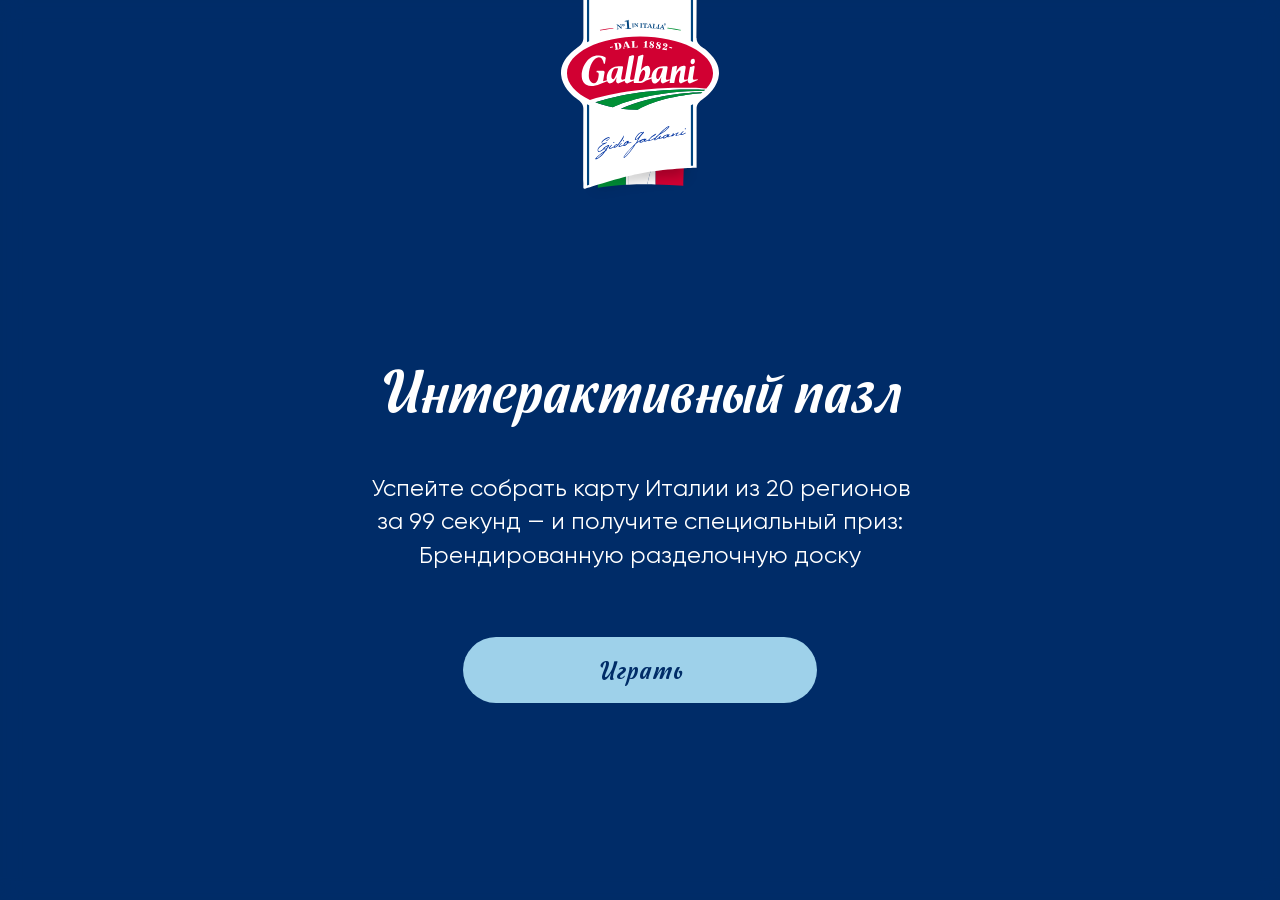
==== commit 4e9f73d0: "recipes" ====
--- a/game.html
+++ b/game.html
@@ -5,10 +5,10 @@
     <meta name="viewport" content="width=device-width, initial-scale=1.0" />
     <meta http-equiv="X-UA-Compatible" content="IE=edge" />
     <meta name="theme-color" content="#1e2d68" />
-    <meta name="description" content="Galbani - Продукция" />
+    <meta name="description" content="Galbani - Интерактивный пазл" />
     <link rel="icon" type="image/x-icon" href="./assets/img/favicon.ico" />
     <link rel="stylesheet" type="text/css" href="./assets/css/styles.min.css?v=1.1" />
-    <title>Galbani - Продукция</title>
+    <title>Galbani - Интерактивный пазл</title>
   </head>
   <body>
     <!--PRELOADER-->
@@ -25,6 +25,7 @@
 
           <button type="button" class="go-back" data-popup-open="go-back"><span>Назад</span></button>
           <div class="game-timer"><span>99</span></div>
+          <p class="game-bottom-text">Выбери регион, узнай рецепт</p>
 
           <div class="game-wrapper"></div>
         </section>
@@ -72,6 +73,12 @@
             </div>
           </div>
         </div>
+
+        <!--RECIPE POPUP-->
+        <div class="popup-content recipe" id="recipe">
+          <button class="popup-close" data-popup-close></button>
+          <div class="recipe-content" data-recipe-content></div>
+        </div>
       </div>
     </div>
 
--- a/assets/css/styles.min.css
+++ b/assets/css/styles.min.css
@@ -1 +1 @@
-:root{--font: 'gilroy', sans-serif;--title: 'dessert-script', sans-serif;--white: #ffffff;--grey: #eef2ec;--black: #000000;--light-blue: #e5f0f8;--bg-blue: #9ed1ea;--blue-light: #02acf7;--blue: #012d68;--blue-hover: #0a499e;--red: #c10016;--red-hover: #d6132a;--invalid: #ffe26b;--cubic: ease}:root{font-synthesis:none;text-rendering:optimizeLegibility;-webkit-font-smoothing:antialiased;-moz-osx-font-smoothing:grayscale;outline:none;-webkit-tap-highlight-color:rgba(0,0,0,0);-webkit-backface-visibility:hidden;backface-visibility:hidden}*,*:before,*:after{padding:0;margin:0;-webkit-box-sizing:border-box;box-sizing:border-box;-webkit-tap-highlight-color:rgba(0,0,0,0)}html,body,.body{font-family:var(--font);font-size:14px;font-weight:400;height:100%;z-index:0}.body{display:-webkit-box;display:-ms-flexbox;display:flex;-webkit-box-orient:vertical;-webkit-box-direction:normal;-ms-flex-direction:column;flex-direction:column;width:100%;position:relative;overflow-x:hidden;overflow-y:auto;-ms-scroll-chaining:none;overscroll-behavior:none;font-family:var(--font);background-color:var(--blue-light);-webkit-overflow-scrolling:touch}img{display:block;-o-object-fit:cover;object-fit:cover;-webkit-user-select:none;-moz-user-select:none;-ms-user-select:none;user-select:none;pointer-events:none}h1,h2,h3,h4,h5,h6,b strong{color:inherit;font-family:var(--title);font-weight:400}a{color:inherit;text-decoration:none;outline:none}ul,ol,menu{list-style:none}fieldset{border:none}button{position:relative;border:none;cursor:pointer;background:none;color:inherit}button:disabled{cursor:auto;pointer-events:none;opacity:.3}.main{display:block;-webkit-box-flex:1;-ms-flex:1;flex:1;-webkit-box-pack:center;-ms-flex-pack:center;justify-content:center;-webkit-box-align:start;-ms-flex-align:start;align-items:flex-start;-ms-flex-line-pack:start;align-content:flex-start;position:relative;width:100%;height:auto}.container{display:block;position:relative;margin:0 auto;width:100%;max-width:1360px;padding:0px 30px;z-index:1}@media(max-width: 1365px){.container{max-width:1200px}}@media(max-width: 1279px){.container{max-width:1024px;padding:0px 20px}}@media(max-width: 1023px){.container{max-width:768px}}.section{display:block;width:100%;position:relative;overflow:hidden;z-index:1;padding:80px 0px;scroll-margin:60px}@media(max-width: 1023px){.section{padding:40px 0px;scroll-margin:50px}}.section.full{min-height:100svh}.section.visible{overflow:visible}.preloader{display:block;position:fixed;overflow:hidden;width:100%;height:100%;left:0px;top:0px;z-index:2001;padding:0px 40px;pointer-events:all}@media(max-width: 1439px){.preloader{padding:0px 30px}}@media(max-width: 767px){.preloader{padding:0px 20px}}.preloader:before{content:"";display:block;position:absolute;width:100%;height:100%;left:0px;top:0px;background:-webkit-gradient(linear, left top, left bottom, from(#294b92), to(#1e2d68));background:linear-gradient(#294b92, #1e2d68);opacity:1;-webkit-transition:opacity 1s var(--cubic);transition:opacity 1s var(--cubic)}.preloader.hidden:before{opacity:0}.preloader.hidden .preloader-center{width:400px;height:370px}@media(max-width: 1439px){.preloader.hidden .preloader-center{width:320px;height:320px}}@media(max-width: 1279px){.preloader.hidden .preloader-center{width:100px;height:100px}}.preloader.hidden .preloader-center{left:0%;top:0%;-webkit-transform:translate(0%, 0%);-ms-transform:translate(0%, 0%);transform:translate(0%, 0%)}.preloader.absolute{position:absolute}.preloader-center{display:-webkit-box;display:-ms-flexbox;display:flex;-webkit-box-pack:center;-ms-flex-pack:center;justify-content:center;-webkit-box-align:end;-ms-flex-align:end;align-items:flex-end;-ms-flex-line-pack:end;align-content:flex-end;position:relative;width:560px;height:518px}@media(max-width: 1439px){.preloader-center{width:400px;height:370px}}@media(max-width: 1279px){.preloader-center{width:260px;height:242px}}.preloader-center{left:50%;top:50%;-webkit-transform:translate(-50%, -50%);-ms-transform:translate(-50%, -50%);transform:translate(-50%, -50%);-webkit-transition:width 1s var(--cubic),height 1s var(--cubic),left 1s var(--cubic),top 1s var(--cubic),-webkit-transform 1s var(--cubic);transition:width 1s var(--cubic),height 1s var(--cubic),left 1s var(--cubic),top 1s var(--cubic),-webkit-transform 1s var(--cubic);transition:width 1s var(--cubic),height 1s var(--cubic),left 1s var(--cubic),top 1s var(--cubic),transform 1s var(--cubic);transition:width 1s var(--cubic),height 1s var(--cubic),left 1s var(--cubic),top 1s var(--cubic),transform 1s var(--cubic),-webkit-transform 1s var(--cubic)}.preloader-center:before{content:"";display:block;position:absolute;left:0px;bottom:50%;background:var(--white);width:100%;height:10000px;z-index:0}.preloader-center img{position:relative;z-index:1;width:100%}@font-face{font-family:"dessert-script";src:url("../fonts/dessert-script.woff2") format("woff2"),url("../fonts/dessert-script.woff") format("woff");font-weight:400;font-style:normal}@font-face{font-family:"gilroy";src:url("../fonts/gilroy-bold.woff2") format("woff2"),url("../fonts/gilroy-bold.woff") format("woff");font-weight:700;font-style:normal}@font-face{font-family:"gilroy";src:url("../fonts/gilroy-semibold.woff2") format("woff2"),url("../fonts/gilroy-semibold.woff") format("woff");font-weight:600;font-style:normal}@font-face{font-family:"gilroy";src:url("../fonts/gilroy-medium.woff2") format("woff2"),url("../fonts/gilroy-medium.woff") format("woff");font-weight:500;font-style:normal}@font-face{font-family:"gilroy";src:url("../fonts/gilroy-regular.woff2") format("woff2"),url("../fonts/gilroy-regular.woff") format("woff");font-weight:400;font-style:normal}.title{display:block;width:100%;margin:0 auto;line-height:1;text-align:center}.title.red{color:var(--red)}.title.white{color:var(--white)}.title.ta--l{text-align:left}.title.upper{text-transform:uppercase}.title.title--80{font-size:clamp(40px,5.5556vw,80px)}.subtitle{font-size:clamp(20px,1.6667vw,24px);line-height:1.3;font-weight:400}.subtitle.ta--c{text-align:center}:root{--input-font-family: var(--font);--input-font-size: 14px;--input-font-weight: 400;--input-text-transform: auto;--input-height: 36px;--input-padding: 0px 14px;--input-background: var(--white);--input-border: 2px solid var(--white);--input-border-radius: 5px;--input-color: var(--black);--input-placeholder-color: var(--black);--input-placeholder-opacity: 0.6;--invalid-border: 2px solid var(--yellow);--invalid-color: var(--invalid);--form-gap: 14px}@media(max-width: 1439px){:root{--input-height: 36px;--input-font-size: 14px;--input-border-radius: 5px}}.form{display:-webkit-box;display:-ms-flexbox;display:flex;position:relative;-ms-flex-wrap:wrap;flex-wrap:wrap;width:100%;margin-left:auto;margin-right:auto;gap:var(--form-gap)}.form fieldset{display:-webkit-box;display:-ms-flexbox;display:flex;position:relative;width:100%;-webkit-box-orient:vertical;-webkit-box-direction:normal;-ms-flex-direction:column;flex-direction:column;gap:14px}.label{display:block;width:100%;position:relative;color:inherit}.label .label__text{display:block;width:100%;padding:0px 4px;font-size:10px;font-family:var(--font);opacity:.5;font-weight:500;text-align:left;padding-bottom:5px}.label .placeholder{display:-webkit-box;display:-ms-flexbox;display:flex;position:absolute;width:0px;height:100%;left:18px;top:-2px}@media(max-width: 767px){.label .placeholder{top:0px}}.label .placeholder{-ms-flex-wrap:wrap;flex-wrap:wrap;-webkit-box-pack:start;-ms-flex-pack:start;justify-content:flex-start;-webkit-box-align:center;-ms-flex-align:center;align-items:center;-ms-flex-line-pack:center;align-content:center;color:var(--black);opacity:.6;-webkit-transform:scale(1) translate(0px, 0px);-ms-transform:scale(1) translate(0px, 0px);transform:scale(1) translate(0px, 0px);-webkit-transition:-webkit-transform .2s;transition:-webkit-transform .2s;transition:transform .2s;transition:transform .2s, -webkit-transform .2s;pointer-events:none;white-space:nowrap}.input{width:100%;height:var(--input-height);background:var(--input-background);border:var(--input-border);border-radius:var(--input-border-radius);font-family:var(--input-font-family);font-size:var(--input-font-size);font-weight:var(--input-font-weight);color:var(--input-color);padding:var(--input-padding);text-transform:var(--input-text-transform);outline:none;-webkit-appearance:none;-moz-appearance:none;appearance:none;-webkit-transition:.3s;transition:.3s;-webkit-box-shadow:none;box-shadow:none;resize:none}.input::-webkit-input-placeholder{opacity:.7;-webkit-transition:opacity .3s ease 0s;transition:opacity .3s ease 0s}.input::-moz-placeholder{opacity:.7;-moz-transition:opacity .3s ease 0s;transition:opacity .3s ease 0s}.input:-ms-input-placeholder{opacity:.7;-ms-transition:opacity .3s ease 0s;transition:opacity .3s ease 0s}.input::-ms-input-placeholder{opacity:.7;-ms-transition:opacity .3s ease 0s;transition:opacity .3s ease 0s}.input::placeholder{opacity:.7;-webkit-transition:opacity .3s ease 0s;transition:opacity .3s ease 0s}.input:focus::-webkit-input-placeholder{opacity:0}.input:focus::-moz-placeholder{opacity:0}.input:focus:-ms-input-placeholder{opacity:0}.input:focus::-ms-input-placeholder{opacity:0}.input:focus::placeholder{opacity:0}.input.input--textarea{height:100px}.input.invalid{border:var(--invalid-border);color:var(--red)}.input:not(:-moz-placeholder)+.placeholder{transform:scale(0.7) translate(0px, -18px)}.input:not(:-ms-input-placeholder)+.placeholder{-ms-transform:scale(0.7) translate(0px, -18px);transform:scale(0.7) translate(0px, -18px)}.input:focus+.placeholder,.input:not(:placeholder-shown)+.placeholder{-webkit-transform:scale(0.7) translate(0px, -18px);-ms-transform:scale(0.7) translate(0px, -18px);transform:scale(0.7) translate(0px, -18px)}.input:-webkit-autofill{-webkit-box-shadow:0 0 0px 1000px rgba(0,0,0,0) inset !important;box-shadow:0 0 0px 1000px rgba(0,0,0,0) inset !important;-webkit-text-fill-color:var(--input-color) !important;font-size:var(--input-font-size) !important;font-family:var(--input-font-family) !important;-webkit-transition:background-color 9999s ease-in-out 0s;transition:background-color 9999s ease-in-out 0s}.inputError{display:block;width:100%;height:0px;position:absolute;left:0px;text-align:left;overflow:hidden;-webkit-transition:.3s;transition:.3s;color:var(--invalid);font-size:14px;font-family:var(--font);z-index:20;pointer-events:none}.inputError span{display:inline-block;position:relative;padding:5px 14px;color:var(--black);font-weight:500;font-size:11px;background:var(--yellow);-webkit-box-shadow:0px 3px 10px rgba(0,0,0,.2);box-shadow:0px 3px 10px rgba(0,0,0,.2);top:0px;left:0px;margin-top:5px}.inputError span:before{content:"";width:8px;height:8px;background:var(--yellow);position:absolute;left:9px;top:-3px;-webkit-transform:scaleX(1.5) rotate(45deg);-ms-transform:scaleX(1.5) rotate(45deg);transform:scaleX(1.5) rotate(45deg)}.radio,.checkbox{display:none}.radio+.label__text,.checkbox+.label__text{display:-webkit-inline-box;display:-ms-inline-flexbox;display:inline-flex;-ms-flex-wrap:wrap;flex-wrap:wrap;-webkit-box-align:center;-ms-flex-align:center;align-items:center;-ms-flex-line-pack:center;align-content:center;position:relative;width:100%;min-height:26px;padding:0px;padding-left:40px;color:inherit;opacity:1;cursor:pointer;font-size:14px;line-height:1}.radio+.label__text span,.checkbox+.label__text span{display:inline;font-size:12px;line-height:1.2}.radio+.label__text span a,.checkbox+.label__text span a{display:inline;width:auto;margin:0;text-align:left;color:var(--yellow)}@media(hover: hover){.radio+.label__text span a:hover,.checkbox+.label__text span a:hover{text-decoration:underline}}.radio+.label__text:before,.checkbox+.label__text:before{content:"";display:block;position:absolute;left:0px;top:50%;-webkit-transform:translate(0%, -50%);-ms-transform:translate(0%, -50%);transform:translate(0%, -50%);width:26px;height:26px;border-radius:6px;border:2px solid var(--white);background:rgba(0,0,0,0);-webkit-transition:border .3s;transition:border .3s}.radio:checked+.label__text:before,.checkbox:checked+.label__text:before{background:var(--white) url("../img/svg/checkbox.svg") no-repeat center center;background-size:100% 100%}.radio.invalid+.label__text+.inputError,.checkbox.invalid+.label__text+.inputError{top:30px}.radio.invalid+.label__text,.checkbox.invalid+.label__text{color:var(--invalid)}.radio.invalid+.label__text:before,.checkbox.invalid+.label__text:before{border:2px solid var(--invalid)}.choices{background:none;border-radius:5px;width:100%;height:36px !important;background:var(--white);font-family:var(--font);text-align:left;border:none;margin:0 auto;z-index:10}.choices.is-open{border-radius:5px 5px 0px 0px}.choices.is-open .choices__inner{border-radius:5px 5px 0px 0px}.choices[data-type*=select-one] .choices__input{padding:0;border-bottom:none;background-color:none;margin:0}.choices__inner{width:calc(100% - 40px);text-align:left;border:none;padding:0 !important;border-radius:0px 0px 5px 5px;font-size:14px;font-weight:500;color:var(--black);overflow:hidden}.choices__list{border:none !important;overflow:hidden;padding:0px;background:none}.choices__list.choices__list--single{background:none !important;padding:0px 14px !important}.choices__list.choices__list--single>.choices__item{margin:0;height:36px;padding:0px !important;font-size:14px;margin-top:0}.choices__list--dropdown{left:0px;width:100% !important;border-radius:0px 0px 5px 5px !important;border:none !important;border-top:none !important;font-size:14px !important;font-weight:500;text-align:left;background:var(--white) !important}.choices__list--dropdown.is-active{background:none}.choices__list--dropdown .choices__item{background:var(--white);opacity:1}.choices__list--dropdown .choices__item.is-highlighted{background:rgba(0,0,0,.1) !important}.choices__item{display:block;background:none;-webkit-box-shadow:none;box-shadow:none;font-size:14px !important;width:100%;margin:0 auto;padding:0 !important;color:var(--black)}.choices__item.choices__item--selectable{display:-webkit-box;display:-ms-flexbox;display:flex;-webkit-box-pack:start;-ms-flex-pack:start;justify-content:flex-start;-webkit-box-align:center;-ms-flex-align:center;align-items:center;-ms-flex-line-pack:center;align-content:center;height:36px;padding:0px 14px !important}.choices__item:before,.choices__item:after{content:none !important}.choices[data-type*=select-one]::after{width:24px;height:24px;border:none !important;margin:0 !important;top:50%;right:6px;background:url("../img/svg/select.svg") no-repeat center center;-webkit-transform:translate(0px, -50%) rotate(0deg);-ms-transform:translate(0px, -50%) rotate(0deg);transform:translate(0px, -50%) rotate(0deg);-webkit-transition:.3s;transition:.3s}.choices.is-open[data-type*=select-one]::after{-webkit-transform:translate(0px, -50%) rotate(180deg);-ms-transform:translate(0px, -50%) rotate(180deg);transform:translate(0px, -50%) rotate(180deg)}@-webkit-keyframes button-shine{0%,60%{-webkit-transform:skew(-20deg) translate(-110%, 0%);transform:skew(-20deg) translate(-110%, 0%)}100%{-webkit-transform:skew(-20deg) translate(110%, 0%);transform:skew(-20deg) translate(110%, 0%)}}@keyframes button-shine{0%,60%{-webkit-transform:skew(-20deg) translate(-110%, 0%);transform:skew(-20deg) translate(-110%, 0%)}100%{-webkit-transform:skew(-20deg) translate(110%, 0%);transform:skew(-20deg) translate(110%, 0%)}}.buttons{display:-webkit-box;display:-ms-flexbox;display:flex;position:relative;width:100%;-ms-flex-wrap:wrap;flex-wrap:wrap;-webkit-box-pack:center;-ms-flex-pack:center;justify-content:center;-webkit-box-align:center;-ms-flex-align:center;align-items:center;gap:12px}.button{display:-webkit-box;display:-ms-flexbox;display:flex;height:40px;-webkit-box-pack:center;-ms-flex-pack:center;justify-content:center;-webkit-box-align:center;-ms-flex-align:center;align-items:center;-ms-flex-line-pack:center;align-content:center;position:relative;overflow:hidden;border-radius:40px;padding:0px 32px;background-color:var(--blue);font-family:var(--title);-webkit-transition:background-color .3s;transition:background-color .3s;font-weight:400}.button span{display:block;font-size:18px;line-height:1.2;color:var(--white)}.button>*{z-index:1;pointer-events:none}.button:before{content:"";display:block;position:absolute;left:0px;top:0px;width:100%;height:100%;background:-webkit-gradient(linear, left top, right top, from(rgba(0, 0, 0, 0)), color-stop(rgba(72, 175, 255, 0.502)), to(rgba(0, 0, 0, 0)));background:linear-gradient(90deg, rgba(0, 0, 0, 0), rgba(72, 175, 255, 0.502), rgba(0, 0, 0, 0));z-index:0;-webkit-animation:button-shine 4s ease-in-out infinite;animation:button-shine 4s ease-in-out infinite}@media(hover: hover){.button:hover{background-color:var(--blue-hover)}}.button.big{height:66px;padding:0px 40px}.button.big span{font-size:26px}.button.small{height:28px;padding:0px 24px}.button.small span{font-family:var(--font);font-weight:500;font-size:14px}.button.red{background-color:var(--red);height:50px}.button.red span{font-size:24px}.button.red:before{background:-webkit-gradient(linear, left top, right top, from(rgba(0, 0, 0, 0)), color-stop(rgba(255, 255, 255, 0.5)), to(rgba(0, 0, 0, 0)));background:linear-gradient(90deg, rgba(0, 0, 0, 0), rgba(255, 255, 255, 0.5), rgba(0, 0, 0, 0))}@media(hover: hover){.button.red:hover{background-color:var(--red-hover)}}.button.light{background-color:var(--bg-blue)}.button.light span{color:var(--blue)}.button.light:before{background:var(--white);-webkit-transform:translate(-101%, 0%);-ms-transform:translate(-101%, 0%);transform:translate(-101%, 0%);-webkit-animation:none;animation:none;-webkit-transition:-webkit-transform .5s;transition:-webkit-transform .5s;transition:transform .5s;transition:transform .5s, -webkit-transform .5s;border-radius:40px}@media(hover: hover){.button.light:hover:before{-webkit-transform:translate(0%, 0%);-ms-transform:translate(0%, 0%);transform:translate(0%, 0%)}}.button.glass{background-color:rgba(158,209,234,.502)}.button.glass span{-webkit-transition:color .3s var(--cubic);transition:color .3s var(--cubic);color:var(--white)}.button.glass:before{background:var(--white);-webkit-transform:translate(-101%, 0%);-ms-transform:translate(-101%, 0%);transform:translate(-101%, 0%);-webkit-animation:none;animation:none;-webkit-transition:-webkit-transform .5s;transition:-webkit-transform .5s;transition:transform .5s;transition:transform .5s, -webkit-transform .5s;border-radius:40px}@media(hover: hover){.button.glass:hover span{color:var(--blue)}.button.glass:hover:before{-webkit-transform:translate(0%, 0%);-ms-transform:translate(0%, 0%);transform:translate(0%, 0%)}}.button.full{width:100%}.burger{display:none}.header{position:sticky;display:-webkit-box;display:-ms-flexbox;display:flex;-webkit-box-pack:justify;-ms-flex-pack:justify;justify-content:space-between;-webkit-box-align:center;-ms-flex-align:center;align-items:center;-ms-flex-line-pack:center;align-content:center;top:0px;left:0px;z-index:20;width:100%;height:60px;-ms-flex-negative:0;flex-shrink:0;background:-webkit-gradient(linear, left top, left bottom, from(#1e2d68), to(#294b92));background:linear-gradient(#1e2d68, #294b92);color:var(--white);padding:0px 40px;gap:20px}@media(max-width: 1439px){.header{padding:0px 30px}}@media(max-width: 767px){.header{padding:0px 20px;height:50px}}.logo-wrapper{width:120px;height:60px}.logo-wrapper img{width:100%}@media(max-width: 767px){.logo-wrapper{width:80px;height:50px}}.profile-button{display:-webkit-inline-box;display:-ms-inline-flexbox;display:inline-flex;position:relative;-ms-flex-wrap:wrap;flex-wrap:wrap;-webkit-box-pack:center;-ms-flex-pack:center;justify-content:center;-webkit-box-align:center;-ms-flex-align:center;align-items:center;-ms-flex-line-pack:center;align-content:center;gap:6px;font-size:14px;font-weight:500;color:var(--white);-webkit-transition:color .3s;transition:color .3s}.profile-button:hover,.profile-button:focus{color:var(--bg-blue)}.navigation{display:-webkit-box;display:-ms-flexbox;display:flex;-webkit-box-align:center;-ms-flex-align:center;align-items:center;-webkit-box-pack:center;-ms-flex-pack:center;justify-content:center;z-index:2;margin-left:auto}.menu{display:-webkit-inline-box;display:-ms-inline-flexbox;display:inline-flex;-webkit-box-flex:1;-ms-flex:1;flex:1;-ms-flex-wrap:wrap;flex-wrap:wrap;-webkit-box-pack:center;-ms-flex-pack:center;justify-content:center;-webkit-box-align:center;-ms-flex-align:center;align-items:center;-ms-flex-line-pack:center;align-content:center;gap:24px}.menu li .menu__link{font-size:16px;font-weight:500;line-height:1;-webkit-transition:color .3s;transition:color .3s;cursor:pointer}.menu li .menu__link.active,.menu li .menu__link:hover,.menu li .menu__link:focus{color:var(--bg-blue)}@media(min-width: 1440px){.menu li .button{margin-left:30px}}@media(max-width: 1279px){.burger{display:-webkit-box;display:-ms-flexbox;display:flex;position:relative;right:10px;-webkit-box-pack:center;-ms-flex-pack:center;justify-content:center;-webkit-box-align:center;-ms-flex-align:center;align-items:center;-ms-flex-line-pack:center;align-content:center;width:20px;height:50px;font-size:0px;z-index:2;margin-left:auto;margin-right:-10px;-ms-flex-negative:0;flex-shrink:0}.burger span,.burger:before,.burger:after{position:absolute;height:3px;border-radius:1.5px;background:var(--white);-webkit-transition:.6s;transition:.6s;opacity:1;z-index:1}.burger:before{content:"";width:20px}.burger:after{content:"";width:20px}.burger span{width:20px;-webkit-transform:translate(0px, 0px);-ms-transform:translate(0px, 0px);transform:translate(0px, 0px)}.burger:before{-webkit-transform:translate(0px, -8px) rotate(0deg);-ms-transform:translate(0px, -8px) rotate(0deg);transform:translate(0px, -8px) rotate(0deg)}.burger:after{-webkit-transform:translate(0px, 8px) rotate(0deg);-ms-transform:translate(0px, 8px) rotate(0deg);transform:translate(0px, 8px) rotate(0deg)}.burger.open span{-webkit-transform:translate(10px, 0px);-ms-transform:translate(10px, 0px);transform:translate(10px, 0px);opacity:0}.burger.open:before{-webkit-transform:translate(0px, 0px) rotate(45deg);-ms-transform:translate(0px, 0px) rotate(45deg);transform:translate(0px, 0px) rotate(45deg)}.burger.open:after{-webkit-transform:translate(0px, 0px) rotate(-45deg);-ms-transform:translate(0px, 0px) rotate(-45deg);transform:translate(0px, 0px) rotate(-45deg)}.navigation{position:fixed;-webkit-box-align:start;-ms-flex-align:start;align-items:flex-start;width:100%;height:100vh;overflow-x:hidden;overflow-y:auto;scrollbar-width:none;-ms-overflow-style:none;top:0px;right:0px;background:var(--blue);-webkit-transform:translate(0%, 0%);-ms-transform:translate(0%, 0%);transform:translate(0%, 0%);-webkit-transition:opacity .3s ease .3s;transition:opacity .3s ease .3s;opacity:0;pointer-events:none;padding:0px;z-index:0}.navigation::-webkit-scrollbar{width:0px;height:0px;display:none}.navigation .menu{-webkit-transition:opacity .3s ease 0s,-webkit-transform .3s ease 0s;transition:opacity .3s ease 0s,-webkit-transform .3s ease 0s;transition:transform .3s ease 0s,opacity .3s ease 0s;transition:transform .3s ease 0s,opacity .3s ease 0s,-webkit-transform .3s ease 0s;opacity:0;-webkit-transform:translate(0%, -20%);-ms-transform:translate(0%, -20%);transform:translate(0%, -20%)}.navigation.open{pointer-events:all;opacity:1;-webkit-transform:translate(0%, 0%);-ms-transform:translate(0%, 0%);transform:translate(0%, 0%);-webkit-transition:opacity .3s ease 0s;transition:opacity .3s ease 0s}.navigation.open .menu{-webkit-transition:opacity .5s ease 0s,-webkit-transform .5s ease 0s;transition:opacity .5s ease 0s,-webkit-transform .5s ease 0s;transition:transform .5s ease 0s,opacity .5s ease 0s;transition:transform .5s ease 0s,opacity .5s ease 0s,-webkit-transform .5s ease 0s;opacity:1;-webkit-transform:translate(0%, 0%);-ms-transform:translate(0%, 0%);transform:translate(0%, 0%)}.menu{padding:80px 30px 50px 30px;width:100%;max-width:768px;min-height:100svh;-ms-flex-wrap:nowrap;flex-wrap:nowrap;-webkit-box-orient:vertical;-webkit-box-direction:normal;-ms-flex-direction:column;flex-direction:column;-webkit-box-pack:start;-ms-flex-pack:start;justify-content:flex-start;-webkit-box-align:center;-ms-flex-align:center;align-items:center;-ms-flex-line-pack:center;align-content:center;gap:30px}}@media(max-width: 1279px)and (max-width: 767px){.menu{padding:60px 20px 40px 20px}}@media(max-width: 1279px){.menu li{-webkit-box-ordinal-group:2;-ms-flex-order:1;order:1}.menu li:first-child,.menu li:last-child{margin-top:auto}.menu li .menu__link{font-size:22px;font-weight:500}.menu li .button.small{height:40px;margin-bottom:30px}.menu li .button.small span{font-size:22px;font-weight:500}.profile-button{gap:12px;font-size:22px}.profile-button img{width:32px}}.swiper{width:100%}.arrow{display:block;position:absolute;width:40px;height:60px;cursor:pointer;-webkit-transition:.3s;transition:.3s;z-index:4}.arrow.swiper-button-disabled{opacity:0;pointer-events:none}.arrow[data-arrow-prev]{right:100%;top:50%;-webkit-transform:translate(-50%, -50%);-ms-transform:translate(-50%, -50%);transform:translate(-50%, -50%);background:url("../img/svg/arrow-left.svg") no-repeat center center}.arrow[data-arrow-next]{left:100%;top:50%;-webkit-transform:translate(50%, -50%);-ms-transform:translate(50%, -50%);transform:translate(50%, -50%);background:url("../img/svg/arrow-right.svg") no-repeat center center}.swiper-pagination{display:-webkit-box;display:-ms-flexbox;display:flex;position:relative;width:364px !important;max-width:calc(100% - 40px);height:12px;margin-left:auto;margin-right:auto;margin-top:24px;-webkit-box-pack:center;-ms-flex-pack:center;justify-content:center;-webkit-box-align:center;-ms-flex-align:center;align-items:center;-ms-flex-line-pack:center;align-content:center;top:0px !important;left:0px !important;bottom:0px !important;-webkit-transform:translate(0%, 0%) !important;-ms-transform:translate(0%, 0%) !important;transform:translate(0%, 0%) !important;gap:2px;overflow:visible}@media(max-width: 767px){.swiper-pagination{margin-top:14px}}.swiper-pagination .swiper-pagination-bullet{-webkit-box-flex:1;-ms-flex:1;flex:1;width:auto !important;height:8px !important;border-radius:0px !important;background:hsla(0,0%,100%,.5);-webkit-transform:scale(1) translate(0px, 0px) !important;-ms-transform:scale(1) translate(0px, 0px) !important;transform:scale(1) translate(0px, 0px) !important;left:0px !important;margin:0 !important;opacity:1;-webkit-box-shadow:inset 0px 4px 4px rgba(0,0,0,0);box-shadow:inset 0px 4px 4px rgba(0,0,0,0);-webkit-transition:background .3s !important;transition:background .3s !important}.swiper-pagination .swiper-pagination-bullet:first-child{border-radius:20px 0px 0px 20px !important}.swiper-pagination .swiper-pagination-bullet:last-child{border-radius:0px 20px 20px 0px !important}.swiper-pagination .swiper-pagination-bullet.swiper-pagination-bullet-active{background:#fff}.swiper-pagination.big .swiper-pagination-bullet{width:52px !important}.swiper-pagination.big .swiper-pagination-bullet.swiper-pagination-bullet-active{background:#44caf6;-webkit-box-shadow:inset 4px 4px 10px #00eaff;box-shadow:inset 4px 4px 10px #00eaff}@media(max-width: 767px){.swiper-pagination.big .swiper-pagination-bullet{width:26px !important;height:6px !important;-webkit-box-shadow:inset 0px 2px 2px rgba(0,0,0,.25);box-shadow:inset 0px 2px 2px rgba(0,0,0,.25)}}.section--accordeon{background:var(--white);padding-bottom:60px;overflow:visible}@media(max-width: 1023px){.section--accordeon{padding-bottom:40px}}@media(max-width: 767px){.section--accordeon .container{padding:0px 10px}}.section--accordeon__header{position:relative;background:var(--green);padding:10px 20px;border-radius:80px;cursor:pointer;-webkit-user-select:none;-moz-user-select:none;-ms-user-select:none;user-select:none;outline:none;color:var(--white)}@media(max-width: 767px){.section--accordeon__header{display:-webkit-box;display:-ms-flexbox;display:flex;padding-right:60px;padding-left:24px;min-height:80px;-webkit-box-align:center;-ms-flex-align:center;align-items:center}.section--accordeon__header .title{margin-right:auto;-webkit-box-pack:start;-ms-flex-pack:start;justify-content:flex-start;font-size:30px;text-align:left}.section--accordeon__header .title:before,.section--accordeon__header .title:after{content:none}}.section--accordeon__body{color:var(--black)}[data-accordeon]{display:block;position:relative;width:100%}[data-accordeon] [data-accordeon-header]{cursor:pointer;-webkit-user-select:none;-moz-user-select:none;-ms-user-select:none;user-select:none;outline:none;position:relative}[data-accordeon] [data-accordeon-header]:before{content:"";position:absolute;right:20px;top:50%;width:42px;height:42px;border-radius:42px;background:var(--red) url("../img/svg/arrow-down.svg") no-repeat center center;background-size:24px 12px;-webkit-transform:translate(0%, -50%) rotate(0deg);-ms-transform:translate(0%, -50%) rotate(0deg);transform:translate(0%, -50%) rotate(0deg);-webkit-transition:-webkit-transform .5s ease 0s;transition:-webkit-transform .5s ease 0s;transition:transform .5s ease 0s;transition:transform .5s ease 0s, -webkit-transform .5s ease 0s}@media(max-width: 1279px){[data-accordeon] [data-accordeon-header]:before{right:14px}}@media(max-width: 767px){[data-accordeon] [data-accordeon-header]:before{right:10px}}[data-accordeon].active>[data-accordeon-header]:before{-webkit-transform:translate(0%, -50%) rotate(180deg);-ms-transform:translate(0%, -50%) rotate(180deg);transform:translate(0%, -50%) rotate(180deg)}[data-accordeon-body]{display:block;position:relative;overflow:hidden;width:100%;height:0px}.section--hero{display:-webkit-box;display:-ms-flexbox;display:flex;padding:0;background:url("../img/hero/bg.webp") no-repeat center center/cover;margin-top:-60px;padding-top:60px}@media(max-width: 767px){.section--hero{margin-top:-50px;padding-top:50px}}.hero-content{background:-webkit-gradient(linear, left bottom, left top, from(#1e2d68), to(#294b92));background:linear-gradient(to top, #1e2d68 0%, #294b92 100%);color:var(--white);margin-top:auto;display:block;width:100%;padding:20px 0px}.hero-text{display:inline-block;text-align:center}.hero-text strong{font-size:110px;line-height:1}.hero-text span{font-family:var(--font);font-size:38px;line-height:1;font-weight:700;color:var(--bg-blue)}.hero-text span b{font-family:var(--title);font-weight:400;font-size:48px;line-height:inherit;color:var(--white)}.hero-image{position:absolute;right:0px;bottom:0px;width:478px;-webkit-transform:translate(12.8%, 0%);-ms-transform:translate(12.8%, 0%);transform:translate(12.8%, 0%)}.howToWin{display:-webkit-box;display:-ms-flexbox;display:flex;-ms-flex-wrap:wrap;flex-wrap:wrap;max-width:1242px;margin:0 auto;gap:14px;counter-reset:howToWin}.howToWin li{display:-webkit-box;display:-ms-flexbox;display:flex;-webkit-box-flex:1;-ms-flex:1;flex:1;position:relative;-webkit-box-orient:vertical;-webkit-box-direction:normal;-ms-flex-direction:column;flex-direction:column;-webkit-box-pack:start;-ms-flex-pack:start;justify-content:flex-start;-webkit-box-align:center;-ms-flex-align:center;align-items:center;gap:18px;text-align:center;counter-increment:howToWin}.howToWin li:before{content:counter(howToWin);display:-webkit-box;display:-ms-flexbox;display:flex;position:absolute;left:0px;top:20px;-webkit-box-pack:center;-ms-flex-pack:center;justify-content:center;-webkit-box-align:center;-ms-flex-align:center;align-items:center;-ms-flex-line-pack:center;align-content:center;width:50px;height:50px;border-radius:50px;background-color:var(--red);color:var(--white);font-family:var(--title);font-size:36px;-ms-flex-negative:0;flex-shrink:0;line-height:50px;z-index:2}.howToWin li .button{margin-top:10px}.howToWin__image{display:-webkit-box;display:-ms-flexbox;display:flex;position:relative;width:100%;-ms-flex-wrap:wrap;flex-wrap:wrap;-webkit-box-pack:center;-ms-flex-pack:center;justify-content:center;-webkit-box-align:center;-ms-flex-align:center;align-items:center;-ms-flex-line-pack:center;align-content:center;z-index:1}.howToWin__image:before{content:"";display:block;width:100%;padding-top:100%}.howToWin__image img{position:absolute;width:166.666666%}.howToWin__title,.howToWin__text{display:block;position:relative;z-index:2;margin:0 auto}.howToWin__title{font-family:var(--font);text-transform:uppercase;font-size:26px;font-weight:700}.howToWin__text{max-width:240px;font-size:16px;line-height:1.5}.section--about{display:-webkit-box;display:-ms-flexbox;display:flex;height:100svh;padding-top:94px;padding-bottom:40px;background:url("../img/about/about.webp") no-repeat right bottom/cover;color:var(--white)}.section--about .container{display:-webkit-box;display:-ms-flexbox;display:flex;-webkit-box-flex:1;-ms-flex:1;flex:1;-webkit-box-orient:vertical;-webkit-box-direction:normal;-ms-flex-direction:column;flex-direction:column;-webkit-box-pack:justify;-ms-flex-pack:justify;justify-content:space-between;-webkit-box-align:start;-ms-flex-align:start;align-items:flex-start}.section--about .subtitle{max-width:650px;font-size:22px;margin-top:28px}.section--about .title--80 span{display:inline-block;max-width:245px;font-size:22px;line-height:1.1;font-family:var(--font);font-weight:500;margin-left:20px}.about-title{display:block;width:100%;margin-bottom:10px}.about-title span{display:inline-block;font-family:var(--font);margin-left:120px;font-weight:600;padding:10px 30px;background:var(--white);border-radius:50px;color:var(--blue)}.about-slider{max-width:730px;margin:auto 0px}.about-slider .swiper-slide{opacity:0 !important;pointer-events:none}.about-slider .swiper-slide.swiper-slide-fully-visible{opacity:1 !important;pointer-events:all}.calendar{display:-webkit-inline-box;display:-ms-inline-flexbox;display:inline-flex;position:relative;color:var(--blue);background:var(--white);-webkit-box-align:end;-ms-flex-align:end;align-items:flex-end;padding:20px 24px 20px 0px;border-radius:0px 20px 20px 0px;gap:10px;margin-top:90px}.calendar p{display:block;position:relative;z-index:2;font-size:22px;line-height:1.4}.calendar img{position:relative;top:20px;width:182px;margin-top:-90px;margin-bottom:0px;z-index:2}.calendar:before{content:"";display:block;position:absolute;right:50%;top:0px;width:10000px;height:100%;background:var(--white);z-index:0}.sticky-background-wrapper{display:block;width:100%;position:relative;z-index:0}.sticky-background{display:block;position:sticky;left:0px;top:0px;width:100%;height:100svh;background:url("../img/sticky-bg.webp") no-repeat center center/cover;z-index:0;pointer-events:none}#prizes{margin-top:-100svh}.section--prizes#prizes-garanty{padding-top:20px}.section--prizes .container{display:-webkit-box;display:-ms-flexbox;display:flex;-webkit-box-orient:vertical;-webkit-box-direction:normal;-ms-flex-direction:column;flex-direction:column;-webkit-box-align:center;-ms-flex-align:center;align-items:center}.section--prizes .subtitle{color:var(--white);margin-bottom:30px;margin-top:34px}.prizes{display:block;position:relative;margin-top:40px;max-width:1160px}.prizes .swiper{overflow:visible}.prizes .swiper .swiper-slide{opacity:0;pointer-events:none;-webkit-transition:opacity .5s;transition:opacity .5s}.prizes .swiper .swiper-slide.swiper-slide-active,.prizes .swiper .swiper-slide.swiper-slide-active+.swiper-slide,.prizes .swiper .swiper-slide.swiper-slide-active+.swiper-slide+.swiper-slide{opacity:1;pointer-events:all}.prize{display:-webkit-box;display:-ms-flexbox;display:flex;position:relative;width:100%;-webkit-box-orient:vertical;-webkit-box-direction:normal;-ms-flex-direction:column;flex-direction:column;-webkit-box-pack:center;-ms-flex-pack:center;justify-content:center;-webkit-box-align:center;-ms-flex-align:center;align-items:center;-ms-flex-line-pack:center;align-content:center;gap:20px;padding:24px;border-radius:30px;text-align:center;background-color:var(--white)}.prize__image{display:-webkit-box;display:-ms-flexbox;display:flex;position:relative;-webkit-box-pack:center;-ms-flex-pack:center;justify-content:center;-webkit-box-align:center;-ms-flex-align:center;align-items:center;-ms-flex-line-pack:center;align-content:center;width:300px;height:300px}.prize__image img{width:100%}.prize__text{display:block;width:100%;min-height:56px;font-size:24px;font-weight:600;line-height:1.2;color:var(--blue)}.sticky-background-wrapper{display:block;width:100%;position:relative;z-index:0}.sticky-background{display:block;position:sticky;left:0px;top:0px;width:100%;height:100svh;background:url("../img/sticky-bg.webp") no-repeat center center/cover;z-index:0;pointer-events:none}#prizes{margin-top:-100svh}.section--prizes#prizes-garanty{padding-top:20px}.section--prizes .container{display:-webkit-box;display:-ms-flexbox;display:flex;-webkit-box-orient:vertical;-webkit-box-direction:normal;-ms-flex-direction:column;flex-direction:column;-webkit-box-align:center;-ms-flex-align:center;align-items:center}.section--prizes .subtitle{color:var(--white);margin-bottom:30px;margin-top:34px}.prizes{display:block;position:relative;margin-top:40px;max-width:1160px}.prizes .swiper{overflow:visible}.prizes .swiper .swiper-slide{opacity:0;pointer-events:none;-webkit-transition:opacity .5s;transition:opacity .5s}.prizes .swiper .swiper-slide.swiper-slide-active,.prizes .swiper .swiper-slide.swiper-slide-active+.swiper-slide,.prizes .swiper .swiper-slide.swiper-slide-active+.swiper-slide+.swiper-slide{opacity:1;pointer-events:all}.prize{display:-webkit-box;display:-ms-flexbox;display:flex;position:relative;width:100%;-webkit-box-orient:vertical;-webkit-box-direction:normal;-ms-flex-direction:column;flex-direction:column;-webkit-box-pack:center;-ms-flex-pack:center;justify-content:center;-webkit-box-align:center;-ms-flex-align:center;align-items:center;-ms-flex-line-pack:center;align-content:center;gap:20px;padding:24px;border-radius:30px;text-align:center;background-color:var(--white)}.prize__image{display:-webkit-box;display:-ms-flexbox;display:flex;position:relative;-webkit-box-pack:center;-ms-flex-pack:center;justify-content:center;-webkit-box-align:center;-ms-flex-align:center;align-items:center;-ms-flex-line-pack:center;align-content:center;width:300px;height:300px}.prize__image img{width:100%}.prize__text{display:block;width:100%;min-height:56px;font-size:24px;font-weight:600;line-height:1.2;color:var(--blue)}.section--game{display:-webkit-box;display:-ms-flexbox;display:flex;-webkit-box-align:center;-ms-flex-align:center;align-items:center;min-height:100vh;background-color:var(--blue);color:var(--white);padding-top:100px;padding-bottom:56px;scroll-margin:0px}.section--game.no-padding{padding:0}.section--game .subtitle{max-width:580px;margin-top:40px}.sea{display:block;position:absolute;width:100%;height:100%;left:0px;top:0px;opacity:.1;-o-object-fit:cover;object-fit:cover}.game-prize-info{display:-webkit-box;display:-ms-flexbox;display:flex;position:relative;max-width:560px;-webkit-box-pack:center;-ms-flex-pack:center;justify-content:center;-webkit-box-align:center;-ms-flex-align:center;align-items:center;-ms-flex-line-pack:center;align-content:center;gap:56px;margin-top:42px}.game-prize-info .info p{font-size:24px;font-weight:600;line-height:1.5;text-transform:uppercase}.game-prize-info .info .button{margin-top:30px}.italy-full-image{position:absolute;max-width:565px;right:-20px;bottom:-50px}.go-back{display:-webkit-inline-box;display:-ms-inline-flexbox;display:inline-flex;position:absolute;left:36px;top:40px;z-index:2;-webkit-box-pack:start;-ms-flex-pack:start;justify-content:flex-start;-webkit-box-align:center;-ms-flex-align:center;align-items:center;-ms-flex-line-pack:center;align-content:center;gap:12px}.go-back span{font-size:24px;font-weight:600;font-family:var(--font);-webkit-transition:color .3s var(--cubic);transition:color .3s var(--cubic)}.go-back:before{content:"";display:block;width:12px;height:20px;background:url("../img/svg/go-back.svg") no-repeat center center/cover}@media(hover: hover){.go-back:hover span{color:var(--bg-blue)}}.game-timer{display:-webkit-box;display:-ms-flexbox;display:flex;position:absolute;right:30px;top:30px;width:80px;height:80px;border-radius:80px;background-color:var(--red);color:var(--white);z-index:2;-webkit-box-pack:center;-ms-flex-pack:center;justify-content:center;-webkit-box-align:center;-ms-flex-align:center;align-items:center;-ms-flex-line-pack:center;align-content:center}.game-timer span{font-family:var(--font);font-size:42px;font-weight:700}.game-wrapper{display:block;position:relative;width:100%;height:100%;padding:30px;min-height:100svh;z-index:1}.winners{display:-webkit-box;display:-ms-flexbox;display:flex;position:relative;width:100%;max-width:1164px;margin:0 auto;-webkit-box-orient:vertical;-webkit-box-direction:normal;-ms-flex-direction:column;flex-direction:column;-webkit-box-pack:center;-ms-flex-pack:center;justify-content:center;-webkit-box-align:center;-ms-flex-align:center;align-items:center;-ms-flex-line-pack:center;align-content:center;gap:40px;padding-top:30px}.winners-filters{display:-webkit-box;display:-ms-flexbox;display:flex;position:relative;width:100%;-ms-flex-wrap:wrap;flex-wrap:wrap;-webkit-box-pack:justify;-ms-flex-pack:justify;justify-content:space-between;-webkit-box-align:center;-ms-flex-align:center;align-items:center;-ms-flex-line-pack:center;align-content:center;gap:12px}.winners-filters .choices{background:none;border-radius:22px;width:100%;min-width:220px;height:44px !important;background:#eef2ec !important;margin:0;z-index:10;font-weight:400}.winners-filters .choices.is-open{border-radius:22px 22px 0px 0px !important}.winners-filters .choices.is-open .choices__inner{border-radius:22px 22px 0px 0px !important}.winners-filters .choices__inner{font-weight:400}.winners-filters .choices[data-type*=select-one]::after{right:12px;background:#eef2ec url("../img/svg/select-red.svg") no-repeat center center}.winners-filters .choices__list.choices__list--single{background:#eef2ec !important;padding:0px 0px 0px 16px !important}.winners-filters .choices__list.choices__list--single>.choices__item{height:44px;text-wrap:nowrap}.winners-filters .choices__list--dropdown{left:0px;width:100% !important;border-radius:0px 0px 22px 22px !important;font-weight:400 !important;background:#eef2ec !important}.winners-filters .choices__list--dropdown .choices__item{background:#eef2ec;opacity:1}.winners-filters .choices__list--dropdown .choices__item.is-highlighted{background:rgba(0,0,0,.1) !important}.winners-filters .form{margin:0;max-width:220px}.winners-filters .form .input{background:#eef2ec;border:2px solid #eef2ec;height:44px;border-radius:44px;padding:0px 50px 0px 16px}.winners-filters .form .input::-webkit-input-placeholder{color:var(--black);opacity:1}.winners-filters .form .input::-moz-placeholder{color:var(--black);opacity:1}.winners-filters .form .input:-ms-input-placeholder{color:var(--black);opacity:1}.winners-filters .form .input::-ms-input-placeholder{color:var(--black);opacity:1}.winners-filters .form .input::placeholder{color:var(--black);opacity:1}.winners-filters .form .input:focus::-webkit-input-placeholder{opacity:0}.winners-filters .form .input:focus::-moz-placeholder{opacity:0}.winners-filters .form .input:focus:-ms-input-placeholder{opacity:0}.winners-filters .form .input:focus::-ms-input-placeholder{opacity:0}.winners-filters .form .input:focus::placeholder{opacity:0}.winners-filters .search-submit{width:40px;height:40px;position:absolute;background:#eef2ec url("../img/svg/search.svg") no-repeat center center;right:8px;top:2px;border-radius:44px;font-size:0;color:rgba(0,0,0,0)}.table{position:relative;text-align:left;width:100%;border-spacing:0;border:none;table-layout:fixed}.table thead{min-height:60px;border-radius:60px;color:var(--white);font-size:18px;line-height:1;font-weight:700;position:relative;overflow:hidden;z-index:1}.table thead tr{background:-webkit-gradient(linear, left top, right top, from(rgba(255, 255, 255, 0)), color-stop(9.99%, rgba(255, 255, 255, 0)), color-stop(10%, var(--green)), color-stop(90%, var(--green)), color-stop(90%, rgba(255, 255, 255, 0)), to(rgba(255, 255, 255, 0)));background:linear-gradient(90deg, rgba(255, 255, 255, 0) 0%, rgba(255, 255, 255, 0) 9.99%, var(--green) 10%, var(--green) 90%, rgba(255, 255, 255, 0) 90%, rgba(255, 255, 255, 0) 100%)}.table thead th{text-wrap:nowrap;background:var(--green)}.table th,.table td{width:22%;height:60px}.table th:first-child,.table td:first-child{border-radius:60px 0px 0px 60px;padding-left:36px;padding-right:100%;text-align:right;width:28%}.table th:last-child,.table td:last-child{border-radius:0px 60px 60px 0px;padding-right:36px;width:28%}.table tbody{color:var(--black);font-weight:400;font-size:14px;line-height:1.2}.table tbody tr:nth-child(2n+2){background:rgba(0,0,0,0)}.table tbody tr:nth-child(2n+2) td{background:#eef2ec}.table tbody tr td:first-child{padding-left:128px}.pagination{display:-webkit-box;display:-ms-flexbox;display:flex;position:relative;-ms-flex-wrap:wrap;flex-wrap:wrap;-webkit-box-pack:center;-ms-flex-pack:center;justify-content:center;-webkit-box-align:center;-ms-flex-align:center;align-items:center;-ms-flex-line-pack:center;align-content:center;gap:10px}.pagination li{display:-webkit-box;display:-ms-flexbox;display:flex;position:relative;width:32px;height:32px;-webkit-box-pack:center;-ms-flex-pack:center;justify-content:center;-webkit-box-align:center;-ms-flex-align:center;align-items:center;-ms-flex-line-pack:center;align-content:center}.pagination li:first-child,.pagination li:last-child{width:40px;height:40px}.pagination li:first-child a.disabled,.pagination li:last-child a.disabled{opacity:.2;pointer-events:none}.pagination li:first-child{margin-right:24px}.pagination li:last-child{margin-left:24px}.pagination-btn{display:-webkit-box;display:-ms-flexbox;display:flex;position:relative;-webkit-box-pack:center;-ms-flex-pack:center;justify-content:center;-webkit-box-align:center;-ms-flex-align:center;align-items:center;-ms-flex-line-pack:center;align-content:center;width:100%;height:100%;background-color:#eef2ec;border-radius:50px;line-height:1;color:var(--black);font-weight:400;font-size:16px;-webkit-transition:background-color .3s,color .3s;transition:background-color .3s,color .3s}.pagination-btn.active{background-color:var(--red);color:var(--white)}@media(hover: hover){.pagination-btn:hover{background-color:var(--red);color:var(--white)}}.pagination-btn.prev,.pagination-btn.next{background-color:var(--red)}@media(hover: hover){.pagination-btn.prev:hover,.pagination-btn.next:hover{background-color:var(--black)}}.pagination-btn.prev:disabled,.pagination-btn.next:disabled{opacity:.3;pointer-events:none}@media(max-width: 1439px){.winners{max-width:calc(100% - 60px);gap:30px}.winners-filters{gap:12px}}@media(max-width: 1023px){#winners{scroll-margin-top:70px}.table thead{font-size:14px}.table th:first-child,.table td:first-child{padding-left:20px;width:26%}.table th:last-child,.table td:last-child{padding-right:20px;width:30%}.table tbody{font-size:12px}.table tbody tr td:first-child{padding-left:20px}}@media(max-width: 767px){.winners{max-width:100%}.winners-filters{-webkit-box-pack:space-evenly;-ms-flex-pack:space-evenly;justify-content:space-evenly;margin:-10px 0px}.winners-filters .choices{min-width:300px}.winners-filters form{-webkit-box-ordinal-group:3;-ms-flex-order:2;order:2}.winners-filters .form{max-width:300px;-webkit-box-ordinal-group:2;-ms-flex-order:1;order:1}.table thead{font-size:12px}.table thead th{height:50px;text-wrap:wrap}.table thead th span{display:none}.table thead th:last-child{text-transform:capitalize}.table th,.table td{width:22%;padding:6px 3px;text-wrap:wrap}.table th:first-child,.table td:first-child{padding-left:14px;padding-right:2px;width:22%;text-align:left}.table th:last-child,.table td:last-child{padding-right:14px;width:34%}.table tbody{font-size:10px}.table tbody tr td:first-child{padding-left:14px}.pagination{gap:8px}.pagination li{width:30px;height:30px}.pagination li:first-child,.pagination li:last-child{width:38px;height:38px}.pagination li:first-child{margin-right:10px}.pagination li:last-child{margin-left:10px}}.body.locked{overflow-x:hidden;overflow-y:hidden}.backdrop{-webkit-transform:translateZ(0);transform:translateZ(0);will-change:opacity;-webkit-backface-visibility:hidden;backface-visibility:hidden;-webkit-tap-highlight-color:rgba(0,0,0,0);display:grid;place-items:center;position:fixed;top:0;left:0;width:100%;height:100dvh;z-index:1000;overflow-x:hidden;overflow-y:scroll;-webkit-overflow-scrolling:touch;backdrop-filter:blur(10px);-webkit-transition:opacity .5s ease-in-out 0s,visibility .5s ease-in-out 0s;transition:opacity .5s ease-in-out 0s,visibility .5s ease-in-out 0s;opacity:0;pointer-events:none;visibility:hidden}.backdrop.backdrop--game{overflow-y:auto}.backdrop.active{visibility:visible;opacity:1;pointer-events:all}.backdrop:before{content:"";display:block;position:absolute;pointer-events:none;left:0px;right:0px;top:0px;width:100%;height:100%;background:var(--blue);opacity:.1;grid-area:1/1/2/2}.popup{position:relative;-webkit-transition:.5s;transition:.5s;-webkit-transform:translate(0px, 50px);-ms-transform:translate(0px, 50px);transform:translate(0px, 50px);opacity:0;z-index:1;-webkit-user-select:none;-moz-user-select:none;-ms-user-select:none;user-select:none;width:100%;pointer-events:none}.popup.popup--game{-webkit-transform:translate(0px, 0px);-ms-transform:translate(0px, 0px);transform:translate(0px, 0px)}.popup.visible{opacity:1;-webkit-transform:translate(0px, 0px);-ms-transform:translate(0px, 0px);transform:translate(0px, 0px)}.popup-close{display:block;position:absolute;width:32px;height:32px;left:100%;top:0px;cursor:pointer}@media(max-width: 767px)and (orientation: portrait){.popup-close{left:calc(100% - 32px);top:-32px}}.popup-close:after{content:"";display:block;width:100%;height:100%;-webkit-transition:-webkit-transform .3s;transition:-webkit-transform .3s;transition:transform .3s;transition:transform .3s, -webkit-transform .3s;-webkit-transform:rotate(0deg);-ms-transform:rotate(0deg);transform:rotate(0deg);background:url("../img/svg/close.svg") no-repeat center center/cover}.popup-close:hover:after{-webkit-transform:rotate(90deg);-ms-transform:rotate(90deg);transform:rotate(90deg)}.popup-content{display:-webkit-box;display:-ms-flexbox;display:flex;-webkit-box-orient:vertical;-webkit-box-direction:normal;-ms-flex-direction:column;flex-direction:column;-webkit-box-pack:center;-ms-flex-pack:center;justify-content:center;-webkit-box-align:center;-ms-flex-align:center;align-items:center;-ms-flex-line-pack:center;align-content:center;text-align:center;gap:18px;position:relative;margin:0 auto;width:100%;min-height:100svh;-webkit-user-select:none;-moz-user-select:none;-ms-user-select:none;user-select:none;pointer-events:all}.popup-game{color:var(--white)}.popup-game .popup-game-text{display:-webkit-box;display:-ms-flexbox;display:flex;position:relative;width:100%;-webkit-box-orient:vertical;-webkit-box-direction:normal;-ms-flex-direction:column;flex-direction:column;-webkit-box-pack:center;-ms-flex-pack:center;justify-content:center;-webkit-box-align:center;-ms-flex-align:center;align-items:center;-ms-flex-line-pack:center;align-content:center;gap:50px;margin:auto}.popup-game .button{min-width:354px}.popup-game .subtitle{max-width:580px;line-height:1.4}.popup-game .subtitle b{display:block;font-size:32px;line-height:1.4;font-weight:400;color:var(--bg-blue)}#game-intro .button,#game-win .button{margin-top:14px;margin-bottom:60px}#game-win .popup-game-text{gap:32px}.popup-game-logo{display:block;-ms-flex-negative:0;flex-shrink:0;width:158px}.popup-game-logo img{width:100%}.dropzone{display:-webkit-box;display:-ms-flexbox;display:flex;position:relative;width:100%;-ms-flex-wrap:wrap;flex-wrap:wrap;-webkit-box-pack:center;-ms-flex-pack:center;justify-content:center;-webkit-box-align:center;-ms-flex-align:center;align-items:center;-ms-flex-line-pack:center;align-content:center;height:200px;border:4px solid var(--yellow);background:var(--black);padding:0;color:var(--white);font-family:var(--font);border-radius:20px;margin-top:10px}.dz-default.dz-message{margin:0}.dz-default.dz-message .dz-button{position:relative;max-width:195px;font-size:12px;font-family:var(--font);line-height:1.3;margin-top:50px;opacity:.7}.dz-default.dz-message .dz-button:before{content:"";position:absolute;width:40px;height:40px;bottom:calc(100% + 16px);left:50%;margin-left:-20px;background:url("../img/svg/plus.svg") no-repeat center center/cover}.dz-preview,.dz-image-preview{margin:0 !important;padding:0 !important;position:relative;width:100% !important;height:100%;min-height:100% !important}a.dz-remove{position:absolute;right:-13px;top:-13px;z-index:10 !important;font-size:0px !important;width:26px;height:26px;background:url("../img/svg/file-delete.svg") no-repeat center center/cover}.dz-details,.dz-progress{display:none !important}.dropzone .dz-preview.dz-image-preview{background:none !important;-webkit-transition:.3s;transition:.3s}.dropzone .dz-preview .dz-image{-webkit-transition:.3s;transition:.3s;width:100% !important;height:100% !important;min-width:100% !important;min-height:100% !important;padding:0 !important;margin:0 !important;border-radius:16px;overflow:hidden;background:var(--black) !important}.dropzone .dz-preview .dz-image img{width:100% !important;height:100% !important;min-width:100% !important;min-height:100% !important;-o-object-fit:cover;object-fit:cover;-webkit-transition:.3s;transition:.3s;-webkit-filter:blur(0px) !important;filter:blur(0px) !important;-webkit-transform:scale(1) !important;-ms-transform:scale(1) !important;transform:scale(1) !important}.dropzone .dz-preview .dz-progress{background:rgba(0,0,0,0)}.upload-error-message{color:var(--yellow);text-align:center;font-family:var(--font);margin-top:10px}.footer{display:block;width:100%;height:auto;padding:70px 0px 58px 0px;background:-webkit-gradient(linear, left top, left bottom, from(#1e2d68), to(#294b92));background:linear-gradient(#1e2d68, #294b92);color:var(--white);text-align:center}.copy{display:block;font-size:14px;line-height:1;font-weight:600;margin-bottom:64px}.footer-menu{display:-webkit-box;display:-ms-flexbox;display:flex;position:relative;width:100%;-ms-flex-wrap:wrap;flex-wrap:wrap;-webkit-box-pack:center;-ms-flex-pack:center;justify-content:center;-webkit-box-align:center;-ms-flex-align:center;align-items:center;-ms-flex-line-pack:center;align-content:center;gap:24px}.footer-menu a{font-size:20px;line-height:1;color:var(--bg-blue);-webkit-transition:color .3s;transition:color .3s}.footer-menu a:hover,.footer-menu a:focus{color:var(--white)}.footer-text{display:block;margin-top:40px;font-size:12px;line-height:1.3;color:var(--light-blue)}.footer-text span{color:var(--bg-blue)}+:root{--font: 'gilroy', sans-serif;--title: 'dessert-script', sans-serif;--white: #ffffff;--grey: #eef2ec;--grey-light: #f0f0f0;--black: #000000;--light-blue: #e5f0f8;--bg-blue: #9ed1ea;--blue-light: #02acf7;--blue: #012d68;--blue-hover: #0a499e;--red: #c10016;--red-hover: #d6132a;--green: #005e5d;--invalid: #ff0000;--cubic: ease}:root{font-synthesis:none;text-rendering:optimizeLegibility;-webkit-font-smoothing:antialiased;-moz-osx-font-smoothing:grayscale;outline:none;-webkit-tap-highlight-color:rgba(0,0,0,0);-webkit-backface-visibility:hidden;backface-visibility:hidden}*,*:before,*:after{padding:0;margin:0;-webkit-box-sizing:border-box;box-sizing:border-box;-webkit-tap-highlight-color:rgba(0,0,0,0)}html,body,.body{font-family:var(--font);font-size:14px;font-weight:400;height:100%;z-index:0}.body{display:-webkit-box;display:-ms-flexbox;display:flex;-webkit-box-orient:vertical;-webkit-box-direction:normal;-ms-flex-direction:column;flex-direction:column;width:100%;position:relative;overflow-x:hidden;overflow-y:auto;-ms-scroll-chaining:none;overscroll-behavior:none;font-family:var(--font);background-color:var(--blue-light);-webkit-overflow-scrolling:touch}img{display:block;-o-object-fit:cover;object-fit:cover;-webkit-user-select:none;-moz-user-select:none;-ms-user-select:none;user-select:none;pointer-events:none}h1,h2,h3,h4,h5,h6,b strong{color:inherit;font-family:var(--title);font-weight:400}a{color:inherit;text-decoration:none;outline:none}ul,ol,menu{list-style:none}fieldset{border:none}button{position:relative;border:none;cursor:pointer;background:none;color:inherit}button:disabled{cursor:auto;pointer-events:none;opacity:.3}.main{display:block;-webkit-box-flex:1;-ms-flex:1;flex:1;-webkit-box-pack:center;-ms-flex-pack:center;justify-content:center;-webkit-box-align:start;-ms-flex-align:start;align-items:flex-start;-ms-flex-line-pack:start;align-content:flex-start;position:relative;width:100%;height:auto}.container{display:block;position:relative;margin:0 auto;width:100%;max-width:1360px;padding:0px 30px;z-index:1}@media(max-width: 1365px){.container{max-width:1200px}}@media(max-width: 1279px){.container{max-width:1024px;padding:0px 20px}}@media(max-width: 1023px){.container{max-width:768px;padding:0px 20px}}@media(max-width: 767px){.container{max-width:414px;padding:0px 15px}}.section{display:block;width:100%;position:relative;overflow:hidden;z-index:1;padding:80px 0px;scroll-margin:60px}@media(max-width: 1439px){.section{scroll-margin:50px}}@media(max-width: 1023px){.section{padding:40px 0px}}.section.full{min-height:100svh}.section.visible{overflow:visible}@media(min-width: 1024px){.show-in-tablet{display:none !important}}@media(max-width: 1023px){.delete-in-tablet{display:none !important}}@media(min-width: 768px){.show-in-mobil{display:none !important}}.preloader{display:block;position:fixed;overflow:hidden;width:100%;height:100%;left:0px;top:0px;z-index:2001;padding:0px 40px;pointer-events:all}@media(max-width: 1439px){.preloader{padding:0px 30px}}@media(max-width: 767px){.preloader{padding:0px 15px}}.preloader:before{content:"";display:block;position:absolute;width:100%;height:100%;left:0px;top:0px;background:-webkit-gradient(linear, left top, left bottom, from(#294b92), to(#1e2d68));background:linear-gradient(#294b92, #1e2d68);opacity:1;-webkit-transition:opacity 1s var(--cubic);transition:opacity 1s var(--cubic)}.preloader.hidden:before{opacity:0}.preloader.hidden .preloader-center{width:400px;height:370px}@media(max-width: 1439px){.preloader.hidden .preloader-center{width:300px;height:300px}}@media(max-width: 1279px){.preloader.hidden .preloader-center{width:160px;height:160px}}@media(max-width: 1023px){.preloader.hidden .preloader-center{width:250px;height:250px}}@media(max-width: 767px){.preloader.hidden .preloader-center{width:130px;height:130px}}@media(max-width: 374px){.preloader.hidden .preloader-center{width:120px;height:120px}}.preloader.hidden .preloader-center{top:0%;-webkit-transform:translate(-50%, -100%);-ms-transform:translate(-50%, -100%);transform:translate(-50%, -100%)}.preloader.hidden.main-preloader .preloader-center{left:0%;top:0%;-webkit-transform:translate(0%, 0%);-ms-transform:translate(0%, 0%);transform:translate(0%, 0%)}.preloader-center{display:-webkit-box;display:-ms-flexbox;display:flex;-webkit-box-pack:center;-ms-flex-pack:center;justify-content:center;-webkit-box-align:end;-ms-flex-align:end;align-items:flex-end;-ms-flex-line-pack:end;align-content:flex-end;position:relative;width:560px;height:518px}@media(max-width: 1439px){.preloader-center{width:400px;height:370px}}@media(max-width: 1279px){.preloader-center{width:260px;height:242px}}.preloader-center{left:50%;top:50%;-webkit-transform:translate(-50%, -50%);-ms-transform:translate(-50%, -50%);transform:translate(-50%, -50%);-webkit-transition:width 1s var(--cubic),height 1s var(--cubic),left 1s var(--cubic),top 1s var(--cubic),-webkit-transform 1s var(--cubic);transition:width 1s var(--cubic),height 1s var(--cubic),left 1s var(--cubic),top 1s var(--cubic),-webkit-transform 1s var(--cubic);transition:width 1s var(--cubic),height 1s var(--cubic),left 1s var(--cubic),top 1s var(--cubic),transform 1s var(--cubic);transition:width 1s var(--cubic),height 1s var(--cubic),left 1s var(--cubic),top 1s var(--cubic),transform 1s var(--cubic),-webkit-transform 1s var(--cubic)}.preloader-center:before{content:"";display:block;position:absolute;left:0px;bottom:50%;background:var(--white);width:100%;height:10000px;z-index:0}.preloader-center img{position:relative;z-index:1;width:100%}@font-face{font-family:"dessert-script";src:url("../fonts/dessert-script.woff2") format("woff2"),url("../fonts/dessert-script.woff") format("woff");font-weight:400;font-style:normal}@font-face{font-family:"gilroy";src:url("../fonts/gilroy-bold.woff2") format("woff2"),url("../fonts/gilroy-bold.woff") format("woff");font-weight:700;font-style:normal}@font-face{font-family:"gilroy";src:url("../fonts/gilroy-semibold.woff2") format("woff2"),url("../fonts/gilroy-semibold.woff") format("woff");font-weight:600;font-style:normal}@font-face{font-family:"gilroy";src:url("../fonts/gilroy-medium.woff2") format("woff2"),url("../fonts/gilroy-medium.woff") format("woff");font-weight:500;font-style:normal}@font-face{font-family:"gilroy";src:url("../fonts/gilroy-regular.woff2") format("woff2"),url("../fonts/gilroy-regular.woff") format("woff");font-weight:400;font-style:normal}.title{display:block;width:100%;margin:0 auto;line-height:1;text-align:center}.title.red{color:var(--red)}.title.blue{color:var(--blue)}.title.white{color:var(--white)}.title.ta--l{text-align:left}.title.upper{text-transform:uppercase}.title.title--80{font-size:80px}@media(max-width: 1439px){.title.title--80{font-size:60px}}@media(max-width: 1279px){.title.title--80{font-size:50px}}@media(max-width: 767px){.title.title--80{font-size:44px}}.title.title--60{font-size:60px;line-height:1.2}@media(max-width: 1439px){.title.title--60{font-size:40px}}@media(max-width: 1279px){.title.title--60{font-size:40px}}@media(max-width: 767px){.title.title--60{font-size:32px}}.title.title--50{font-size:50px;line-height:1.2}.title.title--40{font-size:40px;line-height:1}@media(max-width: 666px){.title.title--40{font-size:36px}}.title.title--32{font-size:32px;line-height:1.2}.subtitle{font-size:24px;line-height:1.3;font-weight:400}@media(max-width: 767px){.subtitle{font-size:18px}}.subtitle.ta--c{text-align:center}:root{--input-font-family: var(--font);--input-font-size: 14px;--input-font-weight: 500;--input-text-transform: auto;--input-height: 46px;--input-padding: 0px 14px;--input-background: var(--white);--input-border: 1px solid var(--white);--input-border-radius: 12px;--input-color: var(--blue);--input-placeholder-color: var(--blue);--input-placeholder-opacity: 0.6;--invalid-border: 1px solid var(--invalid);--invalid-color: var(--invalid);--form-gap: 14px}@media(max-width: 1439px){:root{--input-height: 36px;--input-font-size: 14px;--input-border-radius: 5px}}.form{display:-webkit-box;display:-ms-flexbox;display:flex;position:relative;-ms-flex-wrap:wrap;flex-wrap:wrap;width:100%;margin-left:auto;margin-right:auto;gap:var(--form-gap)}.form fieldset{display:-webkit-box;display:-ms-flexbox;display:flex;position:relative;width:100%;-webkit-box-orient:vertical;-webkit-box-direction:normal;-ms-flex-direction:column;flex-direction:column;gap:14px}.label{display:block;width:100%;position:relative;color:inherit}.label .label__text{display:block;width:100%;padding:0px 4px;font-size:10px;font-family:var(--font);opacity:.5;font-weight:500;text-align:left;padding-bottom:5px}.label .placeholder{display:-webkit-box;display:-ms-flexbox;display:flex;position:absolute;width:0px;height:100%;left:18px;top:-2px}@media(max-width: 767px){.label .placeholder{top:0px}}.label .placeholder{-ms-flex-wrap:wrap;flex-wrap:wrap;-webkit-box-pack:start;-ms-flex-pack:start;justify-content:flex-start;-webkit-box-align:center;-ms-flex-align:center;align-items:center;-ms-flex-line-pack:center;align-content:center;color:var(--blue);opacity:.5;-webkit-transform:scale(1) translate(0px, 0px);-ms-transform:scale(1) translate(0px, 0px);transform:scale(1) translate(0px, 0px);-webkit-transition:-webkit-transform .2s;transition:-webkit-transform .2s;transition:transform .2s;transition:transform .2s, -webkit-transform .2s;pointer-events:none;white-space:nowrap}.input{width:100%;height:var(--input-height);background:var(--input-background);border:var(--input-border);border-radius:var(--input-border-radius);font-family:var(--input-font-family);font-size:var(--input-font-size);font-weight:var(--input-font-weight);color:var(--input-color);padding:var(--input-padding);text-transform:var(--input-text-transform);outline:none;-webkit-appearance:none;-moz-appearance:none;appearance:none;-webkit-transition:.3s;transition:.3s;-webkit-box-shadow:none;box-shadow:none;resize:none}.input::-webkit-input-placeholder{color:Var(--blue);opacity:.5;-webkit-transition:opacity .3s ease 0s;transition:opacity .3s ease 0s}.input::-moz-placeholder{color:Var(--blue);opacity:.5;-moz-transition:opacity .3s ease 0s;transition:opacity .3s ease 0s}.input:-ms-input-placeholder{color:Var(--blue);opacity:.5;-ms-transition:opacity .3s ease 0s;transition:opacity .3s ease 0s}.input::-ms-input-placeholder{color:Var(--blue);opacity:.5;-ms-transition:opacity .3s ease 0s;transition:opacity .3s ease 0s}.input::placeholder{color:Var(--blue);opacity:.5;-webkit-transition:opacity .3s ease 0s;transition:opacity .3s ease 0s}.input:focus::-webkit-input-placeholder{opacity:0}.input:focus::-moz-placeholder{opacity:0}.input:focus:-ms-input-placeholder{opacity:0}.input:focus::-ms-input-placeholder{opacity:0}.input:focus::placeholder{opacity:0}.input.input--textarea{height:100px}.input.invalid{border:var(--invalid-border);color:var(--invalid-color)}.input:not(:-moz-placeholder)+.placeholder{transform:scale(0.7) translate(-1.5px, -18px)}.input:not(:-ms-input-placeholder)+.placeholder{-ms-transform:scale(0.7) translate(-1.5px, -18px);transform:scale(0.7) translate(-1.5px, -18px)}.input:focus+.placeholder,.input:not(:placeholder-shown)+.placeholder{-webkit-transform:scale(0.7) translate(-1.5px, -18px);-ms-transform:scale(0.7) translate(-1.5px, -18px);transform:scale(0.7) translate(-1.5px, -18px)}.input:-webkit-autofill{-webkit-box-shadow:0 0 0px 1000px rgba(0,0,0,0) inset !important;box-shadow:0 0 0px 1000px rgba(0,0,0,0) inset !important;-webkit-text-fill-color:var(--input-color) !important;font-size:var(--input-font-size) !important;font-family:var(--input-font-family) !important;-webkit-transition:background-color 9999s ease-in-out 0s;transition:background-color 9999s ease-in-out 0s}.inputError{display:block;width:100%;height:0px;position:absolute;left:0px;top:calc(100% - 16px);text-align:left;overflow:hidden;-webkit-transition:.3s;transition:.3s;color:var(--invalid);font-size:14px;font-family:var(--font);z-index:20;pointer-events:none}.inputError span{display:inline-block;position:relative;padding:4px 10px 6px 10px;color:var(--white);font-weight:500;font-size:11px;border-radius:10px;background:var(--invalid);-webkit-box-shadow:0px 3px 10px rgba(0,0,0,.2);box-shadow:0px 3px 10px rgba(0,0,0,.2);top:0px;left:0px;margin-top:8px}.inputError span:before{content:"";display:block;position:absolute;width:8px;height:8px;background:var(--invalid);border-radius:0px;left:18px;top:-4px;-webkit-transform:scaleX(1.5) rotate(45deg);-ms-transform:scaleX(1.5) rotate(45deg);transform:scaleX(1.5) rotate(45deg)}.radio,.checkbox{display:none}.radio+.label__text,.checkbox+.label__text{display:-webkit-inline-box;display:-ms-inline-flexbox;display:inline-flex;-ms-flex-wrap:wrap;flex-wrap:wrap;-webkit-box-align:center;-ms-flex-align:center;align-items:center;-ms-flex-line-pack:center;align-content:center;position:relative;width:100%;min-height:24px;padding:0px;padding-left:40px;color:inherit;opacity:1;cursor:pointer;font-size:14px;line-height:1}.radio+.label__text span,.checkbox+.label__text span{display:inline;font-size:12px;line-height:1.2}.radio+.label__text span a,.checkbox+.label__text span a{display:inline;width:auto;margin:0;text-align:left;color:var(--yellow)}@media(hover: hover){.radio+.label__text span a:hover,.checkbox+.label__text span a:hover{text-decoration:underline}}.radio+.label__text:before,.checkbox+.label__text:before{content:"";display:block;position:absolute;left:0px;top:50%;-webkit-transform:translate(0%, -50%);-ms-transform:translate(0%, -50%);transform:translate(0%, -50%);width:24px;height:24px;border-radius:6px;border:1px solid var(--grey-light);background:var(--grey-light);-webkit-transition:border .3s;transition:border .3s}.radio:checked+.label__text:before,.checkbox:checked+.label__text:before{background:url("../img/svg/checkbox.svg") no-repeat center center;background-size:100% 100%}.radio.invalid+.label__text+.inputError,.checkbox.invalid+.label__text+.inputError{display:none;top:30px}.radio.invalid+.label__text,.checkbox.invalid+.label__text{color:var(--invalid)}.radio.invalid+.label__text:before,.checkbox.invalid+.label__text:before{border:1px solid var(--invalid)}.choices{background:none;border-radius:5px;width:100%;height:36px !important;background:#eef2ec;font-family:var(--font);text-align:left;border:none;margin:0 auto;z-index:10}.choices.is-open{border-radius:5px 5px 0px 0px}.choices.is-open .choices__inner{border-radius:5px 5px 0px 0px}.choices .choices__inner{background:none !important}.choices[data-type*=select-one] .choices__input{padding:0;border-bottom:none;margin:0}.choices__inner{width:calc(100% - 40px);text-align:left;border:none;padding:0 !important;border-radius:0px 0px 5px 5px;font-size:14px;font-weight:500;color:var(--black);overflow:hidden}.choices__list{border:none !important;overflow:hidden;padding:0px;background:none}.choices__list.choices__list--single{background:none !important;padding:0px 14px !important}.choices__list.choices__list--single>.choices__item{margin:0;height:36px;padding:0px !important;font-size:14px;margin-top:0}.choices__list--dropdown{left:0px;width:100% !important;border-radius:0px 0px 5px 5px !important;border:none !important;border-top:none !important;font-size:14px !important;font-weight:500;text-align:left;background:#eef2ec !important}.choices__list--dropdown.is-active{background:none}.choices__list--dropdown .choices__item{background:none !important;background-color:none !important;opacity:1}.choices__list--dropdown .choices__item.is-highlighted{background:rgba(0,0,0,.05) !important}.choices__item{display:block;background:none !important;background-color:none !important;-webkit-box-shadow:none;box-shadow:none;font-size:14px !important;width:100%;margin:0 auto;padding:0 !important;color:var(--black)}.choices__item.choices__item--selectable{display:-webkit-box;display:-ms-flexbox;display:flex;-webkit-box-pack:start;-ms-flex-pack:start;justify-content:flex-start;-webkit-box-align:center;-ms-flex-align:center;align-items:center;-ms-flex-line-pack:center;align-content:center;height:36px;padding:0px 14px !important}.choices__item:before,.choices__item:after{content:none !important}.choices[data-type*=select-one]{background:#eef2ec !important;background-color:#eef2ec !important}.choices[data-type*=select-one]::after{width:24px;height:24px;border:none !important;margin:0 !important;top:50%;right:6px;background:url("../img/svg/select.svg") no-repeat center center;-webkit-transform:translate(0px, -50%) rotate(0deg);-ms-transform:translate(0px, -50%) rotate(0deg);transform:translate(0px, -50%) rotate(0deg);-webkit-transition:.3s;transition:.3s}.choices.is-open[data-type*=select-one]::after{-webkit-transform:translate(0px, -50%) rotate(180deg);-ms-transform:translate(0px, -50%) rotate(180deg);transform:translate(0px, -50%) rotate(180deg)}@-webkit-keyframes button-shine{0%,60%{-webkit-transform:skew(-20deg) translate(-110%, 0%);transform:skew(-20deg) translate(-110%, 0%)}100%{-webkit-transform:skew(-20deg) translate(110%, 0%);transform:skew(-20deg) translate(110%, 0%)}}@keyframes button-shine{0%,60%{-webkit-transform:skew(-20deg) translate(-110%, 0%);transform:skew(-20deg) translate(-110%, 0%)}100%{-webkit-transform:skew(-20deg) translate(110%, 0%);transform:skew(-20deg) translate(110%, 0%)}}.buttons{display:-webkit-box;display:-ms-flexbox;display:flex;position:relative;width:100%;-ms-flex-wrap:wrap;flex-wrap:wrap;-webkit-box-pack:center;-ms-flex-pack:center;justify-content:center;-webkit-box-align:center;-ms-flex-align:center;align-items:center;gap:12px}.button{display:-webkit-box;display:-ms-flexbox;display:flex;height:40px;-webkit-box-pack:center;-ms-flex-pack:center;justify-content:center;-webkit-box-align:center;-ms-flex-align:center;align-items:center;-ms-flex-line-pack:center;align-content:center;position:relative;overflow:hidden;border-radius:40px;padding:0px 32px;background-color:var(--blue);font-family:var(--title);-webkit-transition:background-color .3s;transition:background-color .3s;font-weight:400}.button span{display:block;font-size:18px;line-height:1.2;color:var(--white)}.button>*{z-index:1;pointer-events:none}.button:before{content:"";display:block;position:absolute;left:0px;top:0px;width:100%;height:100%;background:-webkit-gradient(linear, left top, right top, from(rgba(0, 0, 0, 0)), color-stop(rgba(72, 175, 255, 0.502)), to(rgba(0, 0, 0, 0)));background:linear-gradient(90deg, rgba(0, 0, 0, 0), rgba(72, 175, 255, 0.502), rgba(0, 0, 0, 0));z-index:0;-webkit-animation:button-shine 4s ease-in-out infinite;animation:button-shine 4s ease-in-out infinite}@media(hover: hover){.button:hover{background-color:var(--blue-hover)}}.button.big{height:66px;padding:0px 40px}.button.big span{font-size:26px}@media(max-width: 767px){.button.big{height:52px;padding:0px 36px}.button.big span{font-size:18px}}.button.medium{height:54px;padding:0px 40px}.button.medium span{font-size:26px}@media(max-width: 767px){.button.medium{height:50px;padding:0px 36px}.button.medium span{font-size:18px}}.button.normal{height:50px;padding:0px 30px}.button.normal span{font-size:20px}.button.small{height:28px;padding:0px 24px}.button.small span{font-family:var(--font);font-weight:500;font-size:14px}.button.red{background-color:var(--red);height:50px;padding:0px 30px}.button.red span{font-size:24px}.button.red:before{background:-webkit-gradient(linear, left top, right top, from(rgba(0, 0, 0, 0)), color-stop(rgba(255, 255, 255, 0.5)), to(rgba(0, 0, 0, 0)));background:linear-gradient(90deg, rgba(0, 0, 0, 0), rgba(255, 255, 255, 0.5), rgba(0, 0, 0, 0))}@media(hover: hover){.button.red:hover{background-color:var(--red-hover)}}.button.light{background-color:var(--bg-blue)}.button.light span{color:var(--blue)}.button.light:before{background:var(--white);-webkit-transform:translate(-101%, 0%);-ms-transform:translate(-101%, 0%);transform:translate(-101%, 0%);-webkit-animation:none;animation:none;-webkit-transition:-webkit-transform .5s;transition:-webkit-transform .5s;transition:transform .5s;transition:transform .5s, -webkit-transform .5s;border-radius:40px}@media(hover: hover){.button.light:hover:before{-webkit-transform:translate(0%, 0%);-ms-transform:translate(0%, 0%);transform:translate(0%, 0%)}}.button.glass{background-color:rgba(158,209,234,.502)}.button.glass span{-webkit-transition:color .3s var(--cubic);transition:color .3s var(--cubic);color:var(--white)}.button.glass:before{background:var(--white);-webkit-transform:translate(-101%, 0%);-ms-transform:translate(-101%, 0%);transform:translate(-101%, 0%);-webkit-animation:none;animation:none;-webkit-transition:-webkit-transform .5s;transition:-webkit-transform .5s;transition:transform .5s;transition:transform .5s, -webkit-transform .5s;border-radius:40px}@media(hover: hover){.button.glass:hover span{color:var(--blue)}.button.glass:hover:before{-webkit-transform:translate(0%, 0%);-ms-transform:translate(0%, 0%);transform:translate(0%, 0%)}}.button.full{width:100%}.burger{display:none}.header{position:sticky;display:-webkit-box;display:-ms-flexbox;display:flex;-webkit-box-pack:justify;-ms-flex-pack:justify;justify-content:space-between;-webkit-box-align:center;-ms-flex-align:center;align-items:center;-ms-flex-line-pack:center;align-content:center;top:0px;left:0px;z-index:20;width:100%;height:60px;-ms-flex-negative:0;flex-shrink:0;background:-webkit-gradient(linear, left top, left bottom, from(#1e2d68), to(#294b92));background:linear-gradient(#1e2d68, #294b92);color:var(--white);padding:0px 40px;gap:20px}@media(max-width: 1439px){.header{padding:0px 30px;height:50px}}@media(max-width: 767px){.header{padding:0px 15px}}.header .button.show-in-tablet{margin-left:auto}.logo-wrapper{width:120px;height:60px}.logo-wrapper img{width:100%}@media(max-width: 767px){.logo-wrapper{width:80px;height:50px}}.profile-button{display:-webkit-inline-box;display:-ms-inline-flexbox;display:inline-flex;position:relative;-ms-flex-wrap:wrap;flex-wrap:wrap;-webkit-box-pack:center;-ms-flex-pack:center;justify-content:center;-webkit-box-align:center;-ms-flex-align:center;align-items:center;-ms-flex-line-pack:center;align-content:center;gap:6px;font-size:14px;font-weight:500;color:var(--white);-webkit-transition:color .3s;transition:color .3s}.profile-button:hover,.profile-button:focus{color:var(--bg-blue)}.navigation{display:-webkit-box;display:-ms-flexbox;display:flex;-webkit-box-align:center;-ms-flex-align:center;align-items:center;-webkit-box-pack:center;-ms-flex-pack:center;justify-content:center;z-index:2;margin-left:auto}.menu{display:-webkit-inline-box;display:-ms-inline-flexbox;display:inline-flex;-webkit-box-flex:1;-ms-flex:1;flex:1;-ms-flex-wrap:wrap;flex-wrap:wrap;-webkit-box-pack:center;-ms-flex-pack:center;justify-content:center;-webkit-box-align:center;-ms-flex-align:center;align-items:center;-ms-flex-line-pack:center;align-content:center;gap:24px}.menu li .menu__link{font-size:16px;font-weight:500;line-height:1;-webkit-transition:color .3s;transition:color .3s;cursor:pointer}.menu li .menu__link.active,.menu li .menu__link:hover,.menu li .menu__link:focus{color:var(--bg-blue)}@media(min-width: 1440px){.menu li .button{margin-left:30px}}@media(max-width: 1279px){.menu{gap:18px}.menu li .menu__link{font-size:14px}}@media(max-width: 1023px){.header:before{content:"";position:absolute;width:100%;height:50px;left:0px;top:0px;z-index:1;background:-webkit-gradient(linear, left top, left bottom, from(#1e2d68), to(#294b92));background:linear-gradient(#1e2d68, #294b92);pointer-events:none}.header{z-index:2}.header .logo{position:relative;z-index:2}.header .button.show-in-tablet{padding:0px 16px;z-index:2}.burger{display:-webkit-box;display:-ms-flexbox;display:flex;position:relative;right:10px;-webkit-box-pack:center;-ms-flex-pack:center;justify-content:center;-webkit-box-align:center;-ms-flex-align:center;align-items:center;-ms-flex-line-pack:center;align-content:center;width:30px;height:30px;font-size:0px;z-index:2;margin-left:15px;margin-right:-5px;-ms-flex-negative:0;flex-shrink:0}.burger span,.burger:before,.burger:after{position:absolute;height:2px;background:var(--white);-webkit-transition:.6s;transition:.6s;opacity:1;z-index:1}.burger:before{content:"";width:100%}.burger:after{content:"";width:100%}.burger span{width:100%;-webkit-transform:translate(0px, 0px);-ms-transform:translate(0px, 0px);transform:translate(0px, 0px)}.burger:before{-webkit-transform:translate(0px, -10px) rotate(0deg);-ms-transform:translate(0px, -10px) rotate(0deg);transform:translate(0px, -10px) rotate(0deg)}.burger:after{-webkit-transform:translate(0px, 10px) rotate(0deg);-ms-transform:translate(0px, 10px) rotate(0deg);transform:translate(0px, 10px) rotate(0deg)}.burger.open span{-webkit-transform:translate(10px, 0px);-ms-transform:translate(10px, 0px);transform:translate(10px, 0px);opacity:0}.burger.open:before{-webkit-transform:translate(0px, 0px) rotate(45deg);-ms-transform:translate(0px, 0px) rotate(45deg);transform:translate(0px, 0px) rotate(45deg)}.burger.open:after{-webkit-transform:translate(0px, 0px) rotate(-45deg);-ms-transform:translate(0px, 0px) rotate(-45deg);transform:translate(0px, 0px) rotate(-45deg)}.navigation{position:fixed;-webkit-box-align:start;-ms-flex-align:start;align-items:flex-start;width:100%;height:100vh;overflow-x:hidden;overflow-y:auto;scrollbar-width:none;-ms-overflow-style:none;top:0px;right:0px;background:var(--blue);-webkit-transform:translate(0%, 0%);-ms-transform:translate(0%, 0%);transform:translate(0%, 0%);-webkit-transition:opacity .3s ease .3s;transition:opacity .3s ease .3s;opacity:0;pointer-events:none;padding:0px;z-index:-1}.navigation::-webkit-scrollbar{width:0px;height:0px;display:none}.navigation .menu{-webkit-transition:opacity .3s ease 0s,-webkit-transform .3s ease 0s;transition:opacity .3s ease 0s,-webkit-transform .3s ease 0s;transition:transform .3s ease 0s,opacity .3s ease 0s;transition:transform .3s ease 0s,opacity .3s ease 0s,-webkit-transform .3s ease 0s;opacity:0;-webkit-transform:translate(0%, -20%);-ms-transform:translate(0%, -20%);transform:translate(0%, -20%)}.navigation.open{pointer-events:all;opacity:1;-webkit-transform:translate(0%, 0%);-ms-transform:translate(0%, 0%);transform:translate(0%, 0%);-webkit-transition:opacity .3s ease 0s;transition:opacity .3s ease 0s}.navigation.open .menu{-webkit-transition:opacity .5s ease 0s,-webkit-transform .5s ease 0s;transition:opacity .5s ease 0s,-webkit-transform .5s ease 0s;transition:transform .5s ease 0s,opacity .5s ease 0s;transition:transform .5s ease 0s,opacity .5s ease 0s,-webkit-transform .5s ease 0s;opacity:1;-webkit-transform:translate(0%, 0%);-ms-transform:translate(0%, 0%);transform:translate(0%, 0%)}.menu{padding:80px 30px 50px 30px;width:100%;max-width:768px;min-height:100svh;-ms-flex-wrap:nowrap;flex-wrap:nowrap;-webkit-box-orient:vertical;-webkit-box-direction:normal;-ms-flex-direction:column;flex-direction:column;-webkit-box-pack:start;-ms-flex-pack:start;justify-content:flex-start;-webkit-box-align:center;-ms-flex-align:center;align-items:center;-ms-flex-line-pack:center;align-content:center;gap:30px}}@media(max-width: 1023px)and (max-width: 767px){.menu{padding:60px 20px 40px 20px}}@media(max-width: 1023px){.menu li{-webkit-box-ordinal-group:2;-ms-flex-order:1;order:1}.menu li:first-child,.menu li:last-child{margin-top:auto}.menu li .menu__link{font-size:22px;font-weight:500}.menu li .button.small{height:40px;margin-bottom:30px}.menu li .button.small span{font-size:22px;font-weight:500}.profile-button{gap:12px;font-size:22px}.profile-button img{width:32px}}.swiper{width:100%}.arrow{display:block;position:absolute;width:40px;height:60px}@media(max-width: 1023px){.arrow{width:32px;height:32px}}.arrow{cursor:pointer;-webkit-transition:.3s;transition:.3s;z-index:4}.arrow.swiper-button-disabled{opacity:0;pointer-events:none}.arrow[data-arrow-prev]{right:100%;top:50%;-webkit-transform:translate(-50%, -50%);-ms-transform:translate(-50%, -50%);transform:translate(-50%, -50%);background:url("../img/svg/arrow-left.svg") no-repeat center center}@media(max-width: 1023px){.arrow[data-arrow-prev]{background-size:100% auto;right:calc(100% - 16px)}}.arrow[data-arrow-next]{left:100%;top:50%;-webkit-transform:translate(50%, -50%);-ms-transform:translate(50%, -50%);transform:translate(50%, -50%);background:url("../img/svg/arrow-right.svg") no-repeat center center}@media(max-width: 1023px){.arrow[data-arrow-next]{background-size:100% auto;left:calc(100% - 16px)}}.swiper-pagination{display:-webkit-box;display:-ms-flexbox;display:flex;position:relative;width:364px !important;max-width:calc(100% - 40px);height:12px;margin-left:auto;margin-right:auto;margin-top:24px;-webkit-box-pack:center;-ms-flex-pack:center;justify-content:center;-webkit-box-align:center;-ms-flex-align:center;align-items:center;-ms-flex-line-pack:center;align-content:center;top:0px !important;left:0px !important;bottom:0px !important;-webkit-transform:translate(0%, 0%) !important;-ms-transform:translate(0%, 0%) !important;transform:translate(0%, 0%) !important;gap:2px;overflow:visible}@media(max-width: 767px){.swiper-pagination{margin-top:14px}}.swiper-pagination .swiper-pagination-bullet{-webkit-box-flex:1;-ms-flex:1;flex:1;width:auto !important;height:8px !important;border-radius:0px !important;background:hsla(0,0%,100%,.5);-webkit-transform:scale(1) translate(0px, 0px) !important;-ms-transform:scale(1) translate(0px, 0px) !important;transform:scale(1) translate(0px, 0px) !important;left:0px !important;margin:0 !important;opacity:1;-webkit-box-shadow:inset 0px 4px 4px rgba(0,0,0,0);box-shadow:inset 0px 4px 4px rgba(0,0,0,0);-webkit-transition:background .3s !important;transition:background .3s !important}.swiper-pagination .swiper-pagination-bullet:first-child{border-radius:20px 0px 0px 20px !important}.swiper-pagination .swiper-pagination-bullet:last-child{border-radius:0px 20px 20px 0px !important}.swiper-pagination .swiper-pagination-bullet.swiper-pagination-bullet-active{background:#fff}.swiper-pagination.big .swiper-pagination-bullet{width:52px !important}.swiper-pagination.big .swiper-pagination-bullet.swiper-pagination-bullet-active{background:#44caf6;-webkit-box-shadow:inset 4px 4px 10px #00eaff;box-shadow:inset 4px 4px 10px #00eaff}@media(max-width: 767px){.swiper-pagination.big .swiper-pagination-bullet{width:26px !important;height:6px !important;-webkit-box-shadow:inset 0px 2px 2px rgba(0,0,0,.25);box-shadow:inset 0px 2px 2px rgba(0,0,0,.25)}}[data-accordeon]{display:block;position:relative;width:100%}[data-accordeon] [data-accordeon-header]{cursor:pointer;-webkit-user-select:none;-moz-user-select:none;-ms-user-select:none;user-select:none;outline:none;position:relative}[data-accordeon] [data-accordeon-header]:before{content:"";position:absolute;right:16px;top:50%;width:24px;height:24px;background:url("../img/svg/arrow-down.svg") no-repeat center center;background-size:24px 24px;-webkit-transform:translate(0%, -50%) rotate(0deg);-ms-transform:translate(0%, -50%) rotate(0deg);transform:translate(0%, -50%) rotate(0deg);-webkit-transition:-webkit-transform .5s ease 0s;transition:-webkit-transform .5s ease 0s;transition:transform .5s ease 0s;transition:transform .5s ease 0s, -webkit-transform .5s ease 0s}@media(max-width: 1279px){[data-accordeon] [data-accordeon-header]:before{right:14px}}@media(max-width: 767px){[data-accordeon] [data-accordeon-header]:before{right:10px}}[data-accordeon].active>[data-accordeon-header]:before{-webkit-transform:translate(0%, -50%) rotate(180deg);-ms-transform:translate(0%, -50%) rotate(180deg);transform:translate(0%, -50%) rotate(180deg)}[data-accordeon-body]{display:block;position:relative;overflow:hidden;width:100%;height:0px}.section--hero{display:-webkit-box;display:-ms-flexbox;display:flex;padding:0;background:url("../img/hero/bg.webp") no-repeat center center/cover;margin-top:-60px;padding-top:60px}@media(max-width: 1439px){.section--hero{margin-top:-50px;padding-top:50px}}.hero-content{background:-webkit-gradient(linear, left bottom, left top, from(#1e2d68), to(#294b92));background:linear-gradient(to top, #1e2d68 0%, #294b92 100%);color:var(--white);margin-top:auto;display:block;width:100%;padding:20px 0px}.hero-text{display:inline-block;text-align:center}.hero-text strong{font-size:110px;line-height:1}.hero-text span{font-family:var(--font);font-size:38px;line-height:1;font-weight:700;color:var(--bg-blue)}.hero-text span b{font-family:var(--title);font-weight:400;font-size:48px;line-height:inherit;color:var(--white)}.hero-image{position:absolute;right:0px;bottom:0px;width:478px;-webkit-transform:translate(12.8%, 0%);-ms-transform:translate(12.8%, 0%);transform:translate(12.8%, 0%)}@media(min-width: 1600px){.hero-image{-webkit-transform:translate(20%, 0%);-ms-transform:translate(20%, 0%);transform:translate(20%, 0%)}}@media(min-width: 1920px){.hero-image{width:550px;-webkit-transform:translate(45%, 0%);-ms-transform:translate(45%, 0%);transform:translate(45%, 0%)}}@media(max-width: 1439px){.section--hero{background:url("../img/hero/bg.webp") no-repeat center -20px/cover}.hero-content{padding:10px 0px 20px 0px}.hero-text strong{font-size:80px}.hero-text span{font-size:24px}.hero-text span b{font-size:30px}.hero-image{width:400px;-webkit-transform:translate(0%, 0%);-ms-transform:translate(0%, 0%);transform:translate(0%, 0%)}}@media(max-width: 1599px){.section--hero{height:100svh;min-height:650px !important}}@media(max-width: 1365px){.hero-image{width:350px}}@media(max-width: 1279px){.section--hero{height:100svh;min-height:100svh !important}.hero-image{width:330px}}@media(max-width: 767px){.section--hero{height:100svh;max-height:100svh;min-height:668px !important;background:#294b91 url("../img/hero/bg-mobil.webp") no-repeat center -50px/cover}.hero-content{padding:20px 0px 14px 0px}.hero-text{text-align:left}.hero-text strong{font-size:54px;line-height:1}.hero-text span{display:block;font-size:18px;line-height:1.2}.hero-text span b{font-size:24px;line-height:inherit}.hero-image{width:260px;right:-20px;bottom:64px}}.howToWin{display:-webkit-box;display:-ms-flexbox;display:flex;-ms-flex-wrap:wrap;flex-wrap:wrap;max-width:1242px;margin:0 auto;gap:14px;counter-reset:howToWin}.howToWin li{display:-webkit-box;display:-ms-flexbox;display:flex;-webkit-box-flex:1;-ms-flex:1;flex:1;position:relative;-webkit-box-orient:vertical;-webkit-box-direction:normal;-ms-flex-direction:column;flex-direction:column;-webkit-box-pack:start;-ms-flex-pack:start;justify-content:flex-start;-webkit-box-align:center;-ms-flex-align:center;align-items:center;gap:18px;text-align:center;counter-increment:howToWin}.howToWin li:before{content:counter(howToWin);display:-webkit-box;display:-ms-flexbox;display:flex;position:absolute;left:0px;top:20px;-webkit-box-pack:center;-ms-flex-pack:center;justify-content:center;-webkit-box-align:center;-ms-flex-align:center;align-items:center;-ms-flex-line-pack:center;align-content:center;width:50px;height:50px;border-radius:50px;background-color:var(--red);color:var(--white);font-family:var(--title);font-size:36px;-ms-flex-negative:0;flex-shrink:0;line-height:50px;z-index:2}.howToWin li .button{margin-top:10px}.howToWin__image{display:-webkit-box;display:-ms-flexbox;display:flex;position:relative;width:100%;-ms-flex-wrap:wrap;flex-wrap:wrap;-webkit-box-pack:center;-ms-flex-pack:center;justify-content:center;-webkit-box-align:center;-ms-flex-align:center;align-items:center;-ms-flex-line-pack:center;align-content:center;z-index:1}.howToWin__image:before{content:"";display:block;width:100%;padding-top:100%}.howToWin__image img{position:absolute;width:166.666666%}.howToWin__title,.howToWin__text{display:block;position:relative;z-index:2;margin:0 auto}.howToWin__title{font-family:var(--font);text-transform:uppercase;font-size:26px;font-weight:700}.howToWin__text{max-width:240px;font-size:16px;line-height:1.5}@media(max-width: 1279px){.howToWin li{gap:12px}.howToWin li:before{top:20px;width:40px;height:40px;font-size:28px;line-height:40px}.howToWin li .button{margin-top:8px}.howToWin__title{font-size:22px}.howToWin__text{font-size:14px}}@media(max-width: 1023px){.howToWin{max-width:600px;gap:32px}.howToWin li{-webkit-box-flex:1;-ms-flex:auto;flex:auto;width:calc(50% - 16px);gap:14px}.howToWin li .button{margin-top:10px}.howToWin__title{font-size:24px}.howToWin__text{font-size:16px}}@media(max-width: 767px){.howToWin{max-width:260px;gap:14px}.howToWin li{-webkit-box-flex:1;-ms-flex:auto;flex:auto;width:100%;gap:8px}.howToWin li .button{margin-top:10px}.howToWin__image{max-width:200px}.howToWin__title{font-size:24px}.howToWin__text{max-width:238px;font-size:14px}}.section--about{display:-webkit-box;display:-ms-flexbox;display:flex;height:100svh;padding-top:94px;padding-bottom:40px;background:url("../img/about/about.webp") no-repeat right bottom/cover;color:var(--white)}.section--about .container{display:-webkit-box;display:-ms-flexbox;display:flex;-webkit-box-flex:1;-ms-flex:1;flex:1;-webkit-box-orient:vertical;-webkit-box-direction:normal;-ms-flex-direction:column;flex-direction:column;-webkit-box-pack:justify;-ms-flex-pack:justify;justify-content:space-between;-webkit-box-align:start;-ms-flex-align:start;align-items:flex-start}.section--about .subtitle{max-width:650px;font-size:22px;margin-top:28px}.section--about .title--80 span{display:inline-block;max-width:245px;font-size:22px;line-height:1.1;font-family:var(--font);font-weight:500;margin-left:20px}.about-title{display:block;width:100%;margin-bottom:10px}.about-title span{display:inline-block;font-family:var(--font);margin-left:120px;font-weight:600;padding:10px 30px;background:var(--white);border-radius:50px;color:var(--blue)}.about-slider{max-width:730px;margin:auto 0px}.about-slider .swiper-slide{opacity:0 !important;pointer-events:none}.about-slider .swiper-slide.swiper-slide-fully-visible{opacity:1 !important;pointer-events:all}.calendar{display:-webkit-inline-box;display:-ms-inline-flexbox;display:inline-flex;position:relative;color:var(--blue);background:var(--white);-webkit-box-align:end;-ms-flex-align:end;align-items:flex-end;padding:20px 24px 20px 0px;border-radius:0px 20px 20px 0px;gap:10px;margin-top:90px}.calendar p{display:block;position:relative;z-index:2;font-size:22px;line-height:1.4}.calendar img{position:relative;top:20px;width:182px;margin-top:-90px;margin-bottom:0px;z-index:2}.calendar:before{content:"";display:block;position:absolute;right:50%;top:0px;width:10000px;height:100%;background:var(--white);z-index:0}@media(max-width: 1439px){.section--about{height:auto}.section--about .subtitle{font-size:16px;margin-top:28px}.section--about .title--80 span{max-width:200px;font-size:16px;margin-left:10px}.about-title span{margin-left:140px;padding:10px 26px;font-size:16px}.about-slider{max-width:580px}.calendar{padding:20px 24px 20px 0px;gap:10px;margin-top:50px}.calendar p{font-size:14px}.calendar img{width:150px;margin-top:-90px}}@media(max-width: 1023px){.section--about{background:url("../img/about/about-tablet.webp") no-repeat center bottom/cover}.calendar{margin-top:60vw}}@media(max-width: 767px){.section--about{background:url("../img/about/about-mobil.webp") no-repeat center bottom/cover;padding-top:54px;padding-bottom:36px}.section--about .title--80{font-size:40px}.section--about .title--80 span{max-width:110px;font-size:10px;line-height:1.3;margin-left:5px}}@media(max-width: 767px)and (max-width: 374px){.section--about .title--80{font-size:38px}.section--about .title--80 span{display:none}}@media(max-width: 767px){.section--about .subtitle{font-size:18px;margin-top:24px}.about-title span{display:block;max-width:162px;position:relative;padding:6px 24px;font-size:18px;line-height:1;margin:0 auto;margin-bottom:16px}.about-slider{max-width:100%}.calendar{margin-top:70vw;padding:20px 50px 20px 0px}.calendar p{max-width:270px;font-size:18px;line-height:1.3;font-weight:400}.calendar p br{display:none}.calendar img{position:absolute;left:-4px;top:auto;bottom:calc(100% - 20px);width:114px;margin-top:0px}}.sticky-background-wrapper{display:block;width:100%;position:relative;z-index:0}.sticky-background-wrapper.to-top{margin-top:-60px}.sticky-background{display:block;position:sticky;left:0px;top:0px;width:100%;height:100svh;background:url("../img/sticky-bg.webp") no-repeat center center/cover;z-index:0;pointer-events:none}.first-in-scroll-area{margin-top:-100svh}.section--prizes#prizes-garanty{padding-top:20px}.section--prizes .container{display:-webkit-box;display:-ms-flexbox;display:flex;-webkit-box-orient:vertical;-webkit-box-direction:normal;-ms-flex-direction:column;flex-direction:column;-webkit-box-align:center;-ms-flex-align:center;align-items:center}.section--prizes .subtitle{color:var(--white);margin-bottom:30px;margin-top:34px}@media(max-width: 1023px){.section--prizes .subtitle{font-size:18px;line-height:1.5;text-align:center}}@media(max-width: 767px){.section--prizes .subtitle{margin-bottom:24px;margin-top:24px}}.prizes{display:block;width:100%;position:relative;margin-top:40px;max-width:1160px}@media(max-width: 1279px){.prizes{max-width:756px}}@media(max-width: 1023px){.prizes{max-width:650px}}@media(max-width: 767px){.prizes{max-width:300px}}.prizes.prizes--mini{max-width:756px}@media(max-width: 1023px){.prizes.prizes--mini{max-width:650px}}@media(max-width: 767px){.prizes.prizes--mini{max-width:300px}}.prizes .swiper{overflow:visible}.prizes .swiper .swiper-slide{opacity:0;pointer-events:none;-webkit-transition:opacity .5s;transition:opacity .5s}.prizes .swiper .swiper-slide.swiper-slide-active,.prizes .swiper .swiper-slide.swiper-slide-active+.swiper-slide,.prizes .swiper .swiper-slide.swiper-slide-active+.swiper-slide+.swiper-slide{opacity:1;pointer-events:all}@media(max-width: 1279px){.prizes .swiper .swiper-slide.swiper-slide-active+.swiper-slide+.swiper-slide{opacity:0;pointer-events:none}}@media(max-width: 767px){.prizes .swiper .swiper-slide.swiper-slide-active+.swiper-slide{opacity:0;pointer-events:none}}.prize{display:-webkit-box;display:-ms-flexbox;display:flex;position:relative;width:100%;-webkit-box-orient:vertical;-webkit-box-direction:normal;-ms-flex-direction:column;flex-direction:column;-webkit-box-pack:center;-ms-flex-pack:center;justify-content:center;-webkit-box-align:center;-ms-flex-align:center;align-items:center;-ms-flex-line-pack:center;align-content:center;gap:20px;padding:24px;border-radius:30px;text-align:center;background-color:var(--white)}@media(max-width: 767px){.prize{padding:20px}}.prize__image{display:-webkit-box;display:-ms-flexbox;display:flex;position:relative;-webkit-box-pack:center;-ms-flex-pack:center;justify-content:center;-webkit-box-align:center;-ms-flex-align:center;align-items:center;-ms-flex-line-pack:center;align-content:center;width:100%;max-width:300px}.prize__image:before{content:"";display:block;width:100%;padding-top:100%}.prize__image img{width:100%;position:absolute}.prize__text{display:block;width:100%;min-height:56px;font-size:24px;font-weight:600;line-height:1.2;color:var(--blue)}@media(max-width: 1023px){.prize__text{font-size:20px}}.sticky-background-wrapper{display:block;width:100%;position:relative;z-index:0}.sticky-background-wrapper.to-top{margin-top:-60px}.sticky-background{display:block;position:sticky;left:0px;top:0px;width:100%;height:100svh;background:url("../img/sticky-bg.webp") no-repeat center center/cover;z-index:0;pointer-events:none}.first-in-scroll-area{margin-top:-100svh}.section--prizes#prizes-garanty{padding-top:20px}.section--prizes .container{display:-webkit-box;display:-ms-flexbox;display:flex;-webkit-box-orient:vertical;-webkit-box-direction:normal;-ms-flex-direction:column;flex-direction:column;-webkit-box-align:center;-ms-flex-align:center;align-items:center}.section--prizes .subtitle{color:var(--white);margin-bottom:30px;margin-top:34px}@media(max-width: 1023px){.section--prizes .subtitle{font-size:18px;line-height:1.5;text-align:center}}@media(max-width: 767px){.section--prizes .subtitle{margin-bottom:24px;margin-top:24px}}.prizes{display:block;width:100%;position:relative;margin-top:40px;max-width:1160px}@media(max-width: 1279px){.prizes{max-width:756px}}@media(max-width: 1023px){.prizes{max-width:650px}}@media(max-width: 767px){.prizes{max-width:300px}}.prizes.prizes--mini{max-width:756px}@media(max-width: 1023px){.prizes.prizes--mini{max-width:650px}}@media(max-width: 767px){.prizes.prizes--mini{max-width:300px}}.prizes .swiper{overflow:visible}.prizes .swiper .swiper-slide{opacity:0;pointer-events:none;-webkit-transition:opacity .5s;transition:opacity .5s}.prizes .swiper .swiper-slide.swiper-slide-active,.prizes .swiper .swiper-slide.swiper-slide-active+.swiper-slide,.prizes .swiper .swiper-slide.swiper-slide-active+.swiper-slide+.swiper-slide{opacity:1;pointer-events:all}@media(max-width: 1279px){.prizes .swiper .swiper-slide.swiper-slide-active+.swiper-slide+.swiper-slide{opacity:0;pointer-events:none}}@media(max-width: 767px){.prizes .swiper .swiper-slide.swiper-slide-active+.swiper-slide{opacity:0;pointer-events:none}}.prize{display:-webkit-box;display:-ms-flexbox;display:flex;position:relative;width:100%;-webkit-box-orient:vertical;-webkit-box-direction:normal;-ms-flex-direction:column;flex-direction:column;-webkit-box-pack:center;-ms-flex-pack:center;justify-content:center;-webkit-box-align:center;-ms-flex-align:center;align-items:center;-ms-flex-line-pack:center;align-content:center;gap:20px;padding:24px;border-radius:30px;text-align:center;background-color:var(--white)}@media(max-width: 767px){.prize{padding:20px}}.prize__image{display:-webkit-box;display:-ms-flexbox;display:flex;position:relative;-webkit-box-pack:center;-ms-flex-pack:center;justify-content:center;-webkit-box-align:center;-ms-flex-align:center;align-items:center;-ms-flex-line-pack:center;align-content:center;width:100%;max-width:300px}.prize__image:before{content:"";display:block;width:100%;padding-top:100%}.prize__image img{width:100%;position:absolute}.prize__text{display:block;width:100%;min-height:56px;font-size:24px;font-weight:600;line-height:1.2;color:var(--blue)}@media(max-width: 1023px){.prize__text{font-size:20px}}.section--game{display:-webkit-box;display:-ms-flexbox;display:flex;-webkit-box-align:center;-ms-flex-align:center;align-items:center;min-height:100vh;background-color:var(--blue);color:var(--white);padding-top:100px;padding-bottom:56px;scroll-margin:0px}.section--game.no-padding{padding:0}.section--game .subtitle{max-width:580px;margin-top:40px}.sea{display:block;position:absolute;width:100%;height:100%;left:0px;top:0px;opacity:.1;-o-object-fit:cover;object-fit:cover}.game-prize-info{display:-webkit-box;display:-ms-flexbox;display:flex;position:relative;max-width:560px;-webkit-box-pack:center;-ms-flex-pack:center;justify-content:center;-webkit-box-align:center;-ms-flex-align:center;align-items:center;-ms-flex-line-pack:center;align-content:center;gap:56px;margin-top:42px}.game-prize-info .info p{font-size:24px;font-weight:600;line-height:1.5;text-transform:uppercase}.game-prize-info .info .button{margin-top:30px}.italy-full-image{position:absolute;max-width:565px;right:-20px;bottom:-50px}.popup-is-opened .go-back,.popup-is-opened .game-bottom-text{-webkit-transform:translateX(-200%);-ms-transform:translateX(-200%);transform:translateX(-200%);opacity:0;pointer-events:none}.popup-is-opened .game-timer{-webkit-transform:translateX(200%);-ms-transform:translateX(200%);transform:translateX(200%);opacity:0;pointer-events:none}.game-bottom-text{display:-webkit-inline-box;display:-ms-inline-flexbox;display:inline-flex;position:absolute;left:36px;bottom:40px;z-index:2;font-size:18px;font-weight:400;line-height:1.4;-webkit-transform:translateX(0%);-ms-transform:translateX(0%);transform:translateX(0%);-webkit-transition:opacity 1s var(--cubic),-webkit-transform 1s var(--cubic);transition:opacity 1s var(--cubic),-webkit-transform 1s var(--cubic);transition:transform 1s var(--cubic),opacity 1s var(--cubic);transition:transform 1s var(--cubic),opacity 1s var(--cubic),-webkit-transform 1s var(--cubic);pointer-events:auto;opacity:1}.game-bottom-text.hidden{-webkit-transform:translateX(-200%);-ms-transform:translateX(-200%);transform:translateX(-200%);pointer-events:none;opacity:0}.go-back{display:-webkit-inline-box;display:-ms-inline-flexbox;display:inline-flex;position:absolute;left:36px;top:40px;z-index:2;-webkit-box-pack:start;-ms-flex-pack:start;justify-content:flex-start;-webkit-box-align:center;-ms-flex-align:center;align-items:center;-ms-flex-line-pack:center;align-content:center;gap:12px;-webkit-transform:translateX(0%);-ms-transform:translateX(0%);transform:translateX(0%);-webkit-transition:opacity 1s var(--cubic),-webkit-transform 1s var(--cubic);transition:opacity 1s var(--cubic),-webkit-transform 1s var(--cubic);transition:transform 1s var(--cubic),opacity 1s var(--cubic);transition:transform 1s var(--cubic),opacity 1s var(--cubic),-webkit-transform 1s var(--cubic);pointer-events:auto;opacity:1}.go-back.hidden{-webkit-transform:translateX(-200%);-ms-transform:translateX(-200%);transform:translateX(-200%);pointer-events:none;opacity:0}.go-back span{font-size:24px;font-weight:600;font-family:var(--font);-webkit-transition:color .3s var(--cubic);transition:color .3s var(--cubic)}.go-back:before{content:"";display:block;width:12px;height:20px;background:url("../img/svg/go-back.svg") no-repeat center center/cover}@media(hover: hover){.go-back:hover span{color:var(--bg-blue)}}.game-timer{display:-webkit-box;display:-ms-flexbox;display:flex;position:absolute;right:30px;top:30px;width:80px;height:80px;border-radius:80px;background-color:var(--red);color:var(--white);z-index:2;-webkit-box-pack:center;-ms-flex-pack:center;justify-content:center;-webkit-box-align:center;-ms-flex-align:center;align-items:center;-ms-flex-line-pack:center;align-content:center;-webkit-transform:translateX(0%);-ms-transform:translateX(0%);transform:translateX(0%);-webkit-transition:opacity 1s var(--cubic),-webkit-transform 1s var(--cubic);transition:opacity 1s var(--cubic),-webkit-transform 1s var(--cubic);transition:transform 1s var(--cubic),opacity 1s var(--cubic);transition:transform 1s var(--cubic),opacity 1s var(--cubic),-webkit-transform 1s var(--cubic);pointer-events:auto;opacity:1}.game-timer.hidden{-webkit-transform:translateX(200%);-ms-transform:translateX(200%);transform:translateX(200%);opacity:0;pointer-events:none}.game-timer span{font-family:var(--font);font-size:42px;font-weight:700}.game-wrapper{display:block;position:relative;width:100%;height:100%;padding:30px;min-height:100svh;z-index:1}@media(max-width: 1439px){.section--game{padding-top:150px;padding-bottom:50px}.section--game .subtitle{max-width:450px;margin-top:20px;font-size:18px}.game-prize-info{max-width:450px;gap:40px;margin-top:42px}.game-prize-info img{max-width:120px}.game-prize-info .info p{font-size:20px}.game-prize-info .info .button{margin-top:30px}.italy-full-image{max-width:480px;right:auto;left:54%;bottom:-40px}.game-wrapper{padding:30px}}@media(max-width: 1279px){.section--game{padding-top:100px;padding-bottom:100px;min-height:calc(100svh - 50px);scroll-margin:50px}.italy-full-image{max-width:450px;left:50%;bottom:-50px}.game-bottom-text{left:24px;bottom:30px;font-size:14px}.go-back{left:24px;top:30px;gap:0px}.go-back span{display:none}.go-back:before{width:16px;height:30px}.game-timer{right:15px;top:15px;width:60px;height:60px}.game-timer span{font-size:30px}.popup-game-logo{width:142px}}@media(max-width: 1023px){.section--game{padding-top:100px;padding-bottom:40px;min-height:10px}.section--game .container{max-width:690px}.italy-full-image{position:relative;width:100%;max-width:375px;left:auto;bottom:auto;margin:0px auto -50px auto}.game-prize-info{margin-top:0px}}@media(max-width: 767px){.section--game{padding-top:40px}.section--game .title,.section--game .subtitle{text-align:center;margin-left:auto;margin-right:auto}.italy-full-image{max-width:340px;margin:0px auto -60px auto}.game-prize-info{max-width:320px;gap:26px;margin:0 auto;margin-top:42px}.game-prize-info img{max-width:84px}.game-prize-info .info p{font-size:18px}.game-prize-info .info .button{margin-top:16px}}.winners{display:-webkit-box;display:-ms-flexbox;display:flex;position:relative;width:100%;max-width:1164px;margin:0 auto;-webkit-box-orient:vertical;-webkit-box-direction:normal;-ms-flex-direction:column;flex-direction:column;-webkit-box-pack:center;-ms-flex-pack:center;justify-content:center;-webkit-box-align:center;-ms-flex-align:center;align-items:center;-ms-flex-line-pack:center;align-content:center;gap:40px;padding-top:30px}.winners-filters{display:-webkit-box;display:-ms-flexbox;display:flex;position:relative;width:100%;-ms-flex-wrap:wrap;flex-wrap:wrap;-webkit-box-pack:justify;-ms-flex-pack:justify;justify-content:space-between;-webkit-box-align:center;-ms-flex-align:center;align-items:center;-ms-flex-line-pack:center;align-content:center;gap:12px}.winners-filters .choices{background:none;border-radius:22px;width:100%;min-width:220px;height:44px !important;background:rgba(128,213,251,.9) !important;backdrop-filter:blur(2px);margin:0;z-index:10;font-weight:400}.winners-filters .choices.is-open{border-radius:22px 22px 0px 0px !important}.winners-filters .choices.is-open .choices__inner{border-radius:22px 22px 0px 0px !important}.winners-filters .choices__inner{font-weight:400;background:none !important;font-weight:500 !important}.winners-filters .choices[data-type*=select-one]::after{right:12px;background:url("../img/svg/select-red.svg") no-repeat center center}.winners-filters .choices__list.choices__list--single{background:none !important;padding:0px 0px 0px 16px !important}.winners-filters .choices__list.choices__list--single>.choices__item{height:44px;text-wrap:nowrap;color:rgba(1,45,104,.6) !important}.winners-filters .choices__list--dropdown{left:0px;width:100% !important;border-radius:0px 0px 22px 22px !important;background:rgba(128,213,251,.9) !important;font-weight:500 !important}.winners-filters .choices__list--dropdown .choices__item{background:none;backdrop-filter:blur(2px);opacity:1;color:rgba(1,45,104,.6) !important}.winners-filters .choices__list--dropdown .choices__item.is-selected{background:hsla(0,0%,100%,.3) !important}.winners-filters .choices__list--dropdown .choices__item.is-highlighted{background:hsla(0,0%,100%,.3) !important}.winners-filters .form{margin:0;max-width:220px}.winners-filters .form .input{background:rgba(128,213,251,.9);border:2px solid rgba(128,213,251,.9);height:44px;border-radius:44px;padding:0px 50px 0px 16px;backdrop-filter:blur(2px);color:rgba(1,45,104,.6)}.winners-filters .form .input::-webkit-input-placeholder{color:rgba(1,45,104,.6);opacity:1}.winners-filters .form .input::-moz-placeholder{color:rgba(1,45,104,.6);opacity:1}.winners-filters .form .input:-ms-input-placeholder{color:rgba(1,45,104,.6);opacity:1}.winners-filters .form .input::-ms-input-placeholder{color:rgba(1,45,104,.6);opacity:1}.winners-filters .form .input::placeholder{color:rgba(1,45,104,.6);opacity:1}.winners-filters .form .input:focus::-webkit-input-placeholder{opacity:0}.winners-filters .form .input:focus::-moz-placeholder{opacity:0}.winners-filters .form .input:focus:-ms-input-placeholder{opacity:0}.winners-filters .form .input:focus::-ms-input-placeholder{opacity:0}.winners-filters .form .input:focus::placeholder{opacity:0}.winners-filters .search-submit{width:40px;height:40px;position:absolute;background:url("../img/svg/search.svg") no-repeat center center;right:8px;top:2px;border-radius:44px;font-size:0;color:rgba(0,0,0,0)}.table{position:relative;text-align:left;width:100%;border-spacing:0;border:none;table-layout:fixed}.table thead{min-height:58px;border-radius:58px;color:var(--white);font-size:18px;line-height:1;position:relative;overflow:hidden;z-index:1}.table thead tr{background:-webkit-gradient(linear, left top, right top, from(rgba(255, 255, 255, 0)), color-stop(5%, rgba(255, 255, 255, 0)), color-stop(5%, var(--blue)), color-stop(50%, #3c6b99), color-stop(95%, var(--blue)), color-stop(95%, rgba(255, 255, 255, 0)), to(rgba(255, 255, 255, 0)));background:linear-gradient(90deg, rgba(255, 255, 255, 0) 0%, rgba(255, 255, 255, 0) 5%, var(--blue) 5%, #3c6b99 50%, var(--blue) 95%, rgba(255, 255, 255, 0) 95%, rgba(255, 255, 255, 0) 100%)}.table thead th{text-wrap:nowrap;color:var(--bg-blue);font-weight:500}.table thead th:first-child{background:-webkit-gradient(linear, left top, right top, from(var(--blue)), color-stop(var(--blue)), to(rgba(0, 0, 0, 0)));background:linear-gradient(90deg, var(--blue), var(--blue), rgba(0, 0, 0, 0))}.table thead th:last-child{background:-webkit-gradient(linear, left top, right top, from(rgba(0, 0, 0, 0)), color-stop(var(--blue)), to(var(--blue)));background:linear-gradient(90deg, rgba(0, 0, 0, 0), var(--blue), var(--blue))}.table th,.table td{width:22%;height:58px}.table th:first-child,.table td:first-child{border-radius:60px 0px 0px 60px;padding-left:36px;padding-right:100%;text-align:right;width:28%}.table th:last-child,.table td:last-child{border-radius:0px 60px 60px 0px;padding-right:36px;width:28%}.table tbody{color:var(--blue);font-weight:500;font-size:14px;line-height:1.2}.table tbody tr:nth-child(2n+2){background:rgba(0,0,0,0)}.table tbody tr:nth-child(2n+2) td{background:rgba(128,213,251,.9)}.table tbody tr td:first-child{padding-left:116px}.pagination{display:-webkit-box;display:-ms-flexbox;display:flex;position:relative;-ms-flex-wrap:wrap;flex-wrap:wrap;-webkit-box-pack:center;-ms-flex-pack:center;justify-content:center;-webkit-box-align:center;-ms-flex-align:center;align-items:center;-ms-flex-line-pack:center;align-content:center;gap:10px}.pagination li{display:-webkit-box;display:-ms-flexbox;display:flex;position:relative;width:32px;height:32px;-webkit-box-pack:center;-ms-flex-pack:center;justify-content:center;-webkit-box-align:center;-ms-flex-align:center;align-items:center;-ms-flex-line-pack:center;align-content:center}.pagination li:first-child,.pagination li:last-child{width:40px;height:40px}.pagination li:first-child a.disabled,.pagination li:last-child a.disabled{opacity:.2;pointer-events:none}.pagination li:first-child{margin-right:24px}.pagination li:last-child{margin-left:24px}.pagination-btn{display:-webkit-box;display:-ms-flexbox;display:flex;position:relative;-webkit-box-pack:center;-ms-flex-pack:center;justify-content:center;-webkit-box-align:center;-ms-flex-align:center;align-items:center;-ms-flex-line-pack:center;align-content:center;width:100%;height:100%;background-color:var(--bg-blue);border-radius:50px;line-height:1;color:var(--blue);font-weight:500;font-size:16px;-webkit-transition:background-color .3s,color .3s;transition:background-color .3s,color .3s}.pagination-btn.active{background-color:var(--blue);color:var(--white)}@media(hover: hover){.pagination-btn:hover{background-color:var(--blue-hover);color:var(--white)}}.pagination-btn.prev,.pagination-btn.next{background-color:var(--blue)}@media(hover: hover){.pagination-btn.prev:hover,.pagination-btn.next:hover{background-color:var(--blue-hover)}}.pagination-btn.prev:disabled,.pagination-btn.next:disabled{opacity:.3;pointer-events:none}@media(max-width: 1439px){.winners{max-width:calc(100% - 60px);gap:30px}.winners-filters{gap:12px}}@media(max-width: 1023px){.table thead{font-size:14px}.table th:first-child,.table td:first-child{padding-left:20px;width:26%}.table th:last-child,.table td:last-child{padding-right:20px;width:30%}.table tbody{font-size:12px}.table tbody tr td:first-child{padding-left:20px}}@media(max-width: 767px){.winners{max-width:100%}.winners-filters{-webkit-box-pack:space-evenly;-ms-flex-pack:space-evenly;justify-content:space-evenly;margin:0px}.winners-filters .choices{min-width:300px}.winners-filters form{-webkit-box-ordinal-group:3;-ms-flex-order:2;order:2}.winners-filters .form{max-width:300px;-webkit-box-ordinal-group:2;-ms-flex-order:1;order:1}.table thead{font-size:12px}.table thead th{height:50px;text-wrap:wrap}.table thead th span{display:none}.table thead th:last-child{text-transform:capitalize}.table th,.table td{width:22%;padding:6px 3px;text-wrap:wrap}.table th:first-child,.table td:first-child{padding-left:14px;padding-right:2px;width:22%;text-align:left}.table th:last-child,.table td:last-child{padding-right:14px;width:34%}.table tbody{font-size:10px}.table tbody tr td:first-child{padding-left:14px}.pagination{gap:8px}.pagination li{width:30px;height:30px}.pagination li:first-child,.pagination li:last-child{width:38px;height:38px}.pagination li:first-child{margin-right:10px}.pagination li:last-child{margin-left:10px}}.section--faq{padding-top:50px}.faq{display:-webkit-box;display:-ms-flexbox;display:flex;gap:24px;-webkit-box-align:start;-ms-flex-align:start;align-items:flex-start;padding:30px 50px 0px 50px}.faq .active .question{border-radius:20px 20px 0px 0px}.faq .white{color:var(--white)}.faq .red{color:var(--red)}.faq__list{display:-webkit-box;display:-ms-flexbox;display:flex;-webkit-box-flex:1;-ms-flex:1;flex:1;gap:2px;-webkit-box-orient:vertical;-webkit-box-direction:normal;-ms-flex-direction:column;flex-direction:column}.question{position:relative;background:var(--light-blue);border-radius:20px;padding:16px 50px 16px 20px;color:var(--blue);-webkit-transition:.5s border-radius ease 0s;transition:.5s border-radius ease 0s}.question p{font-size:18px;line-height:1.2;font-weight:500}.answer{display:-webkit-box;display:-ms-flexbox;display:flex;-webkit-box-orient:vertical;-webkit-box-direction:normal;-ms-flex-direction:column;flex-direction:column;width:100%;position:relative;gap:14px;padding:16px 20px;background:var(--white);color:var(--blue);margin-top:2px;border-radius:0px 0px 20px 20px}.answer p{display:block;width:100%;font-size:14px;font-weight:500;line-height:1.4}.answer h2,.answer h3,.answer h4,.answer h5,.answer h6{display:block;margin-top:4px;margin-bottom:-8px;font-weight:700;font-size:16px}.answer b,.answer strong{font-weight:500}.answer ul{list-style:disc;display:block;margin:-4px 0px;color:var(--blue);padding-left:1.3em}.answer ul li{padding:2px 0px}.answer ul li>*{color:var(--blue)}.answer a{font-weight:500}@media(hover: hover){.answer a:hover{text-decoration:underline}}.faq__sidebar{display:block;position:sticky;top:0px;width:100%;max-width:436px;-ms-flex-negative:0;flex-shrink:0;padding:32px;background:-webkit-gradient(linear, left top, left bottom, from(#1e2d68), to(#294b92));background:linear-gradient(#1e2d68, #294b92);color:var(--white);border-radius:20px}.faq__sidebar>p{display:block;position:relative;text-align:center;margin-top:12px;font-size:16px;line-height:1.2;font-weight:400}.form.form--callback{position:relative;max-width:372px;margin-top:24px;margin-bottom:5px;gap:10px}.form.form--callback .input{height:46px;border-radius:12px;padding:0px 16px}.form.form--callback .input.textarea{height:70px;padding-top:12px}.form.form--callback .input.textarea+.placeholder{height:46px}.form.form--callback fieldset{margin-top:14px;margin-bottom:14px}.form.form--callback fieldset .label__text{font-weight:500}.form.form--callback fieldset a{text-decoration:underline;-webkit-transition:color .3s var(--cubic);transition:color .3s var(--cubic)}.form.form--callback fieldset a:hover{color:var(--bg-blue)}.form.form--callback .radio+.label__text span,.form.form--callback .checkbox+.label__text span{font-size:14px;font-weight:400}.form.form--callback .radio+.label__text:before,.form.form--callback .checkbox+.label__text:before{width:24px;height:24px;top:0px;-webkit-transform:translate(0px, 0px);-ms-transform:translate(0px, 0px);transform:translate(0px, 0px)}.accordeon.active .faq__sidebar{-webkit-transition:top 0s linear .5s;transition:top 0s linear .5s;top:80px}@media(max-width: 1439px){.faq{width:calc(100% - 60px);gap:24px;padding:30px 0px 0px 0px;margin:0 auto}.question p{font-size:18px}.answer br{display:none}.faq__sidebar{max-width:400px;padding:32px 26px}.faq__sidebar>p{font-size:15px}}@media(max-width: 1279px){.question p{font-size:16px}.faq__sidebar{max-width:360px;padding:32px}.faq__sidebar>p{max-width:290px;font-size:16px;margin-left:auto;margin-right:auto}}@media(max-width: 1023px){.faq{-webkit-box-orient:vertical;-webkit-box-direction:normal;-ms-flex-direction:column;flex-direction:column;-webkit-box-pack:center;-ms-flex-pack:center;justify-content:center}.faq__sidebar{max-width:100%;padding:32px}}@media(max-width: 767px){.faq{width:100%;gap:24px;padding:24px 0px 0px 0px;margin:0 auto}.question{padding:16px 60px 16px 16px}.answer{padding:14px 16px}}.section--products{min-height:100svh;padding-top:120px}@media(max-width: 767px){.section--products{padding-top:100px}}.section--products .title.title--60{margin-top:22px;line-height:1.3}.products{display:-webkit-box;display:-ms-flexbox;display:flex;position:relative;width:100%;max-width:1160px}@media(max-width: 767px){.products{max-width:320px}}.products{margin:0 auto;margin-top:26px;-ms-flex-wrap:wrap;flex-wrap:wrap;-webkit-box-pack:center;-ms-flex-pack:center;justify-content:center;gap:10px}.products li{width:calc((100% - 20px)/3)}@media(max-width: 1023px){.products li{width:calc((100% - 20px)/2)}}@media(max-width: 767px){.products li{width:100%}}.product{display:-webkit-box;display:-ms-flexbox;display:flex;position:relative;width:100%;-webkit-box-orient:vertical;-webkit-box-direction:normal;-ms-flex-direction:column;flex-direction:column;-webkit-box-pack:center;-ms-flex-pack:center;justify-content:center;-webkit-box-align:center;-ms-flex-align:center;align-items:center;-ms-flex-line-pack:center;align-content:center;text-align:center;gap:20px;border-radius:30px;padding:24px 40px;background:var(--white)}.product-image{display:-webkit-box;display:-ms-flexbox;display:flex;position:relative;width:100%;-ms-flex-wrap:wrap;flex-wrap:wrap;-webkit-box-pack:center;-ms-flex-pack:center;justify-content:center;-webkit-box-align:center;-ms-flex-align:center;align-items:center;-ms-flex-line-pack:center;align-content:center}.product-image:before{content:"";display:block;width:100%;padding-top:100%}.product-image img{position:absolute;max-width:100%}.product-text{display:block;min-height:48px;text-transform:uppercase;font-size:20px;line-height:1.2;font-weight:600;color:var(--blue)}@media(max-width: 1279px){.product-text{font-size:18px}}.section--profile{padding-top:120px;min-height:100svh}.profile{display:-webkit-box;display:-ms-flexbox;display:flex;position:relative;width:100%;max-width:1020px;margin:56px auto 0px auto;-ms-flex-wrap:wrap;flex-wrap:wrap;-webkit-box-pack:center;-ms-flex-pack:center;justify-content:center;gap:56px}.profile-user,.profile-game{display:-webkit-box;display:-ms-flexbox;display:flex;position:relative;-webkit-box-orient:vertical;-webkit-box-direction:normal;-ms-flex-direction:column;flex-direction:column;-webkit-box-flex:1;-ms-flex:1;flex:1;max-width:482px}.profile-user{-webkit-box-align:start;-ms-flex-align:start;align-items:flex-start;text-align:left;background-color:var(--white);border-radius:30px;padding:30px;gap:20px}.profile-user ul{display:-webkit-box;display:-ms-flexbox;display:flex;-webkit-box-orient:vertical;-webkit-box-direction:normal;-ms-flex-direction:column;flex-direction:column;gap:12px}.profile-user ul li{font-size:20px;line-height:1.2;color:var(--blue);font-weight:400}.profile-user ul li a{font-weight:700}.profile-user ul li a:hover{color:var(--blue-hover)}.logout{width:24px;position:absolute;right:30px;bottom:30px}.profile-game{gap:38px;-webkit-box-align:center;-ms-flex-align:center;align-items:center}.profile-game-text{display:-webkit-box;display:-ms-flexbox;display:flex;position:relative;width:100%;-webkit-box-orient:vertical;-webkit-box-direction:normal;-ms-flex-direction:column;flex-direction:column;-webkit-box-pack:center;-ms-flex-pack:center;justify-content:center;-webkit-box-align:center;-ms-flex-align:center;align-items:center;-ms-flex-line-pack:center;align-content:center;gap:12px;background:var(--blue);color:var(--white);padding:32px;border-radius:30px}.profile-game-text strong,.profile-game-text p{line-height:1.2;text-transform:uppercase;font-weight:600}.profile-game-text strong{font-size:24px}.profile-game-text p{font-size:16px}.profile-game-text .button{margin-top:10px}.profile-section{display:-webkit-box;display:-ms-flexbox;display:flex;position:relative;overflow:hidden;width:100%;-webkit-box-orient:vertical;-webkit-box-direction:normal;-ms-flex-direction:column;flex-direction:column;-webkit-box-pack:center;-ms-flex-pack:center;justify-content:center;-webkit-box-align:center;-ms-flex-align:center;align-items:center;-ms-flex-line-pack:center;align-content:center;gap:32px;background:var(--white);max-width:1020px;margin:100px auto 0px auto;padding:40px 60px;border-radius:32px}.profile-section.blue{background:var(--blue);color:var(--white);margin:40px auto 0px auto}.profile-section .prizes{margin-top:32px;max-width:876px}.profile-section .prize{padding:35px 20px;min-height:392px;gap:13px}.profile-section .prize.choose{padding:24px}.profile-section .prize.choose .prize__image{max-width:160px}.profile-section .prize__text{min-height:56px;font-size:20px}.profile-section .arrow[data-arrow-prev]{right:99.2%}.profile-section .arrow[data-arrow-next]{left:99.2%}.profile-section .choices{background:none;width:100%;height:36px !important;border-radius:5px;background:#eef2ec !important;margin:0;z-index:10;font-weight:400}.profile-section .choices.is-open{border-radius:5px 5px 0px 0px !important}.profile-section .choices.is-open .choices__inner{border-radius:5px 5px 0px 0px !important}.profile-section .choices__inner{font-weight:400;line-height:1 !important;background:none !important;font-weight:500 !important}.profile-section .choices[data-type*=select-one]::after{right:8px}.profile-section .choices__list.choices__list--single{background:none !important;padding:0px 0px 0px 16px !important}.profile-section .choices__list.choices__list--single>.choices__item{height:36px;color:var(--black) !important}.profile-section .choices__list--dropdown{left:0px;width:100% !important;border-radius:0px 0px 5px 5px !important;background:#eef2ec !important;font-weight:500 !important}.profile-section .choices__list--dropdown .choices__item{background:none;opacity:1;color:var(--black) !important;font-size:12px !important;line-height:1.1 !important}.profile-section .choices__list--dropdown .choices__item.is-selected{background:rgba(0,0,0,.1) !important}.profile-section .choices__list--dropdown .choices__item.is-highlighted{background:rgba(0,0,0,.1) !important}.my-cheque-table{border-collapse:collapse;border-spacing:0;width:100%;text-transform:uppercase;color:var(--blue);text-align:left;font-size:16px;font-weight:400;table-layout:fixed}.my-cheque-table thead{font-weight:700;font-size:20px;min-height:80px}.my-cheque-table th,.my-cheque-table td{height:80px;padding:0px 20px}.my-cheque-table th:first-child,.my-cheque-table td:first-child{width:43%;padding-left:50px}.my-cheque-table th:last-child,.my-cheque-table td:last-child{width:200px;padding-right:50px}.my-cheque-table th{border-bottom:3px solid var(--bg-blue)}.my-cheque-table td{border-bottom:1px solid var(--bg-blue)}.choose-btn.red{height:47px;border-radius:16px}.choose-btn.red span{font-family:var(--font);font-size:16px;font-weight:500}@media(max-width: 1279px){.section--profile{padding-top:118px}.profile{max-width:768px;margin:40px auto 0px auto;gap:20px}.profile-user,.profile-game{max-width:482px}.profile-user{border-radius:20px;padding:20px}.profile-user .title--40{font-size:32px}.profile-user ul li{font-size:16px}.logout{width:20px;right:20px;bottom:20px}.profile-game{gap:20px}.profile-game-text{padding:20px;padding-bottom:30px}.profile-game-text strong{font-size:17.5px}.profile-game-text p{font-size:11px;text-align:center}.profile-game-text .button{margin-top:10px}.profile-section{gap:20px;max-width:768px;margin:50px auto 0px auto;padding:32px;border-radius:30px}.profile-section.blue{margin:32px auto 0px auto}.profile-section .prizes{margin-top:16px;max-width:620px}.profile-section .prize{padding:24px 20px;min-height:410px;gap:13px}.profile-section .prize__text{min-height:54px;font-size:20px}.profile-section .arrow[data-arrow-prev]{right:99%}.profile-section .arrow[data-arrow-next]{left:99%}.profile-section .choices__list--dropdown .choices__item{font-size:13px !important}.my-cheque-table thead{font-size:18px;min-height:50px}.my-cheque-table th,.my-cheque-table td{height:50px;padding:0px 20px}.my-cheque-table th:first-child,.my-cheque-table td:first-child{width:41%;padding-left:32px}.my-cheque-table th:last-child,.my-cheque-table td:last-child{width:200px;padding-right:32px}}@media(max-width: 767px){.section--profile{padding-top:120px}.profile{max-width:414px;margin:40px auto 0px auto;gap:20px}.profile-user,.profile-game{max-width:100%}.profile-user{padding-bottom:40px}.profile-user .title--40{font-size:30px}.profile-section{gap:20px;max-width:100%;margin:50px auto 0px auto;padding:32px}.profile-section.blue{margin:20px auto 0px auto}.profile-section .prizes{margin-top:16px;max-width:100%}.profile-section .prize{padding:20px 15px;min-height:385px}.profile-section .prize__text{min-height:54px;font-size:20px}.profile-section .arrow[data-arrow-prev]{right:94.5%}.profile-section .arrow[data-arrow-next]{left:94.5%}.profile-section .choices__list--dropdown .choices__item{font-size:12px !important}.my-cheque-table thead{font-size:12px;min-height:40px}.my-cheque-table th,.my-cheque-table td{height:40px;padding:0px 5px;font-size:10px;white-space:nowrap}.my-cheque-table th:first-child,.my-cheque-table td:first-child{width:auto;padding-left:0px}.my-cheque-table th:last-child,.my-cheque-table td:last-child{width:auto;padding-right:0px}}.body.locked{overflow-x:hidden;overflow-y:hidden}.backdrop{-webkit-transform:translateZ(0);transform:translateZ(0);will-change:opacity;-webkit-backface-visibility:hidden;backface-visibility:hidden;-webkit-tap-highlight-color:rgba(0,0,0,0);display:grid;place-items:center;position:fixed;top:0;left:0;width:100%;height:100dvh;z-index:1000;overflow-x:hidden;overflow-y:scroll;-webkit-overflow-scrolling:touch;backdrop-filter:blur(10px);-webkit-transition:opacity .5s ease-in-out 0s,visibility .5s ease-in-out 0s;transition:opacity .5s ease-in-out 0s,visibility .5s ease-in-out 0s;opacity:0;pointer-events:none;visibility:hidden}.backdrop.backdrop--game{overflow-y:auto}.backdrop.active{visibility:visible;opacity:1;pointer-events:all}.backdrop:before{content:"";display:block;position:absolute;pointer-events:none;left:0px;right:0px;top:0px;width:100%;height:100%;background:var(--blue);opacity:.5;grid-area:1/1/2/2}.popup{position:relative;-webkit-transition:.5s;transition:.5s;-webkit-transform:translate(0px, 50px);-ms-transform:translate(0px, 50px);transform:translate(0px, 50px);opacity:0;z-index:1;-webkit-user-select:none;-moz-user-select:none;-ms-user-select:none;user-select:none;width:100%;pointer-events:none}.popup.popup--game{-webkit-transform:translate(0px, 0px);-ms-transform:translate(0px, 0px);transform:translate(0px, 0px)}.popup.visible{opacity:1;-webkit-transform:translate(0px, 0px);-ms-transform:translate(0px, 0px);transform:translate(0px, 0px)}.popup-close{display:block;position:absolute;width:20px;height:20px;right:20px;top:20px;cursor:pointer}.popup-close:after{content:"";display:block;width:100%;height:100%;-webkit-transition:-webkit-transform .3s;transition:-webkit-transform .3s;transition:transform .3s;transition:transform .3s, -webkit-transform .3s;-webkit-transform:rotate(0deg);-ms-transform:rotate(0deg);transform:rotate(0deg);background:url("../img/svg/close.svg") no-repeat center center/cover}.popup-close:hover:after{-webkit-transform:rotate(90deg);-ms-transform:rotate(90deg);transform:rotate(90deg)}.popup-content{display:-webkit-box;display:-ms-flexbox;display:flex;-webkit-box-orient:vertical;-webkit-box-direction:normal;-ms-flex-direction:column;flex-direction:column;-webkit-box-pack:center;-ms-flex-pack:center;justify-content:center;-webkit-box-align:center;-ms-flex-align:center;align-items:center;-ms-flex-line-pack:center;align-content:center;text-align:center;gap:16px;position:relative;margin:20px auto;width:calc(100% - 30px);-webkit-user-select:none;-moz-user-select:none;-ms-user-select:none;user-select:none;pointer-events:all;max-width:375px;background:var(--white);padding:50px 32px 32px;-ms-flex-negative:0;flex-shrink:0;border-radius:30px;-webkit-box-shadow:0px 10px 20px rgba(1,45,104,.3);box-shadow:0px 10px 20px rgba(1,45,104,.3)}@media(max-width: 666px){.popup-content{padding:50px 20px 30px}}.popup-content.popup-game{min-height:100svh;max-width:100%;background:none;padding:0;border-radius:0px;-webkit-box-shadow:none;box-shadow:none;gap:18px;margin:0px auto}.popup-content.recipe{max-width:768px}.popup-content.dark{background:-webkit-gradient(linear, left top, left bottom, from(#1e2d68), to(#294b92));background:linear-gradient(#1e2d68, #294b92)}.popup-content.dark .label__text{color:var(--white)}.popup-game{color:var(--white)}.popup-game .popup-game-text{display:-webkit-box;display:-ms-flexbox;display:flex;position:relative;width:100%;-webkit-box-orient:vertical;-webkit-box-direction:normal;-ms-flex-direction:column;flex-direction:column;-webkit-box-pack:center;-ms-flex-pack:center;justify-content:center;-webkit-box-align:center;-ms-flex-align:center;align-items:center;-ms-flex-line-pack:center;align-content:center;gap:50px;margin:auto}@media(max-width: 1279px){.popup-game .popup-game-text{gap:32px}.popup-game .popup-game-text .button{-ms-flex-negative:0;flex-shrink:0;width:300px;max-width:300px;min-width:300px}}.popup-game .button{min-width:354px}.popup-game .subtitle{max-width:580px;line-height:1.4}.popup-game .subtitle b{display:block;font-size:32px;line-height:1.4;font-weight:400;color:var(--bg-blue)}@media(max-width: 1279px){.popup-game .subtitle b{font-size:24px}}#game-intro .button,#game-win .button{margin-top:14px;margin-bottom:60px}#game-win .popup-game-text{gap:32px}.popup-game-logo{display:block;-ms-flex-negative:0;flex-shrink:0;width:158px}.popup-game-logo img{width:100%}.example{display:-webkit-box;display:-ms-flexbox;display:flex;-webkit-box-orient:vertical;-webkit-box-direction:normal;-ms-flex-direction:column;flex-direction:column;-webkit-box-pack:center;-ms-flex-pack:center;justify-content:center;-webkit-box-align:center;-ms-flex-align:center;align-items:center;-ms-flex-line-pack:center;align-content:center;gap:10px}.example img{width:100%}.example span{font-size:12px;opacity:.7}.scanner{display:-webkit-box;display:-ms-flexbox;display:flex;position:relative;overflow:hidden;width:100%;height:200px;border-radius:30px;background:var(--blue);-ms-flex-wrap:wrap;flex-wrap:wrap;-webkit-box-pack:center;-ms-flex-pack:center;justify-content:center;-webkit-box-align:center;-ms-flex-align:center;align-items:center;-ms-flex-line-pack:center;align-content:center;margin-top:10px}.scanner video{width:100%;height:100%;z-index:1}.scanner .scanner__error{display:block;position:absolute;width:100%;max-width:250px;padding:20px;text-align:center;font-size:12px;line-height:1.4;font-weight:400;color:var(--white);opacity:.7;z-index:10}.register-check-list{display:-webkit-box;display:-ms-flexbox;display:flex;width:100%;margin-top:10px;margin-bottom:20px;-webkit-box-orient:vertical;-webkit-box-direction:normal;-ms-flex-direction:column;flex-direction:column;gap:20px;font-family:var(--font);text-align:left}.register-check-list li{position:relative;padding-left:40px;font-size:16px;font-weight:500}@media(max-width: 767px){.register-check-list li{font-size:14px}}.register-check-list li ul{display:-webkit-box;display:-ms-flexbox;display:flex;width:100%;-webkit-box-orient:vertical;-webkit-box-direction:normal;-ms-flex-direction:column;flex-direction:column;gap:5px;margin:5px 0px;padding-left:5px}.register-check-list li ul li{padding-left:0px;list-style:disc;list-style-position:inside;font-size:12px}.register-check-list li ul li span{font-size:16px}.register-check-list li img{position:absolute;width:32px;height:32px;left:0px;top:-5px}@media(max-width: 767px){.register-check-list li img{width:25px;height:25px;left:0px;top:-6px}}.popup-link{color:var(--blue);font-weight:500;font-size:16px;line-height:1.2;cursor:pointer;border-bottom:1px solid var(--blue);margin:0 auto;margin-top:5px;-webkit-transition:opacity .3s var(--cubic),color .3s var(--cubic),border-bottom .3s var(--cubic);transition:opacity .3s var(--cubic),color .3s var(--cubic),border-bottom .3s var(--cubic)}.popup-link.white{color:var(--white);font-weight:400;opacity:.8;border-bottom:1px solid var(--white)}@media(hover: hover){.popup-link:hover{color:var(--blue-hover);border-bottom:1px solid var(--blue-hover)}.popup-link.white:hover{opacity:1;color:var(--white);border-bottom:1px solid var(--white)}}.popup-subtitle{color:var(--blue);font-size:16px;line-height:1.2;font-weight:500}.popup-subtitle.white{color:var(--white);opacity:.8;font-weight:400}.popup-subtitle.small{font-size:14px;font-weight:400}.popup-subtitle.ta--l{text-align:left}.popup-subtitle.full{width:100%}.recipe-content{display:-webkit-box;display:-ms-flexbox;display:flex;position:relative;width:100%;-ms-flex-wrap:wrap;flex-wrap:wrap;-webkit-box-pack:start;-ms-flex-pack:start;justify-content:flex-start;-webkit-box-align:start;-ms-flex-align:start;align-items:flex-start;-ms-flex-line-pack:start;align-content:flex-start;gap:20px}.recipe-subtitle{display:-webkit-inline-box;display:-ms-inline-flexbox;display:inline-flex;position:relative;width:100%;-webkit-box-pack:center;-ms-flex-pack:center;justify-content:center;-webkit-box-align:start;-ms-flex-align:start;align-items:flex-start;-ms-flex-line-pack:start;align-content:flex-start;gap:10px;color:var(--blue)}@media(max-width: 767px){.recipe-subtitle{gap:6px}}.recipe-subtitle span{font-size:20px;line-height:1.2;font-weight:700;padding:4px 0px;text-align:left}@media(max-width: 767px){.recipe-subtitle span{font-size:14px}}.recipe-subtitle p{font-size:20px;line-height:1.2;font-weight:500;padding:4px 14px;border-radius:16px;background:var(--light-blue);text-align:left}@media(max-width: 767px){.recipe-subtitle p{font-size:14px;border-radius:14px;padding:4px 10px}}.recipe-image{display:block;position:relative;overflow:hidden;z-index:1;width:100%;border-radius:30px}@media(max-width: 767px){.recipe-image{border-radius:20px}}.recipe-image img{position:absolute;left:0px;top:0px;width:100%;height:100%}.recipe-image:before{content:"";display:block;width:100%;padding-top:45%}.recipe-list{width:calc((100% - 20px)/2)}@media(max-width: 767px){.recipe-list{width:100%}}.recipe-list{text-align:left;color:var(--red);font-size:18px;line-height:1.3}@media(max-width: 767px){.recipe-list{font-size:14px}}.recipe-list b{display:block;font-size:24px;font-weight:700;color:var(--blue);padding-bottom:4px}@media(max-width: 767px){.recipe-list b{font-size:16px}}.recipe-list ol{list-style:decimal;font-weight:700;padding-left:1.2em}.recipe-list ul li span,.recipe-list ol li span{display:block;color:var(--blue);font-weight:400;padding:5px 0px}.dropzone{display:-webkit-box;display:-ms-flexbox;display:flex;position:relative;width:100%;-ms-flex-wrap:wrap;flex-wrap:wrap;-webkit-box-pack:center;-ms-flex-pack:center;justify-content:center;-webkit-box-align:center;-ms-flex-align:center;align-items:center;-ms-flex-line-pack:center;align-content:center;height:200px;border:4px solid var(--blue);background:var(--blue);padding:0;color:var(--white);font-family:var(--font);border-radius:30px;margin-top:10px}.dz-default.dz-message{margin:0}.dz-default.dz-message .dz-button{position:relative;max-width:195px;font-size:12px;font-family:var(--font);line-height:1.3;margin-top:50px;opacity:.7}.dz-default.dz-message .dz-button:before{content:"";position:absolute;width:40px;height:40px;bottom:calc(100% + 16px);left:50%;margin-left:-20px;background:url("../img/svg/plus.svg") no-repeat center center/cover}.dz-preview,.dz-image-preview{margin:0 !important;padding:0 !important;position:relative;width:100% !important;height:100%;min-height:100% !important}a.dz-remove{position:absolute;right:-8px;top:-8px;z-index:10 !important;font-size:0px !important;width:26px;height:26px;background:url("../img/svg/file-delete.svg") no-repeat center center/cover}.dz-details,.dz-progress{display:none !important}.dropzone .dz-preview.dz-image-preview{background:none !important;-webkit-transition:.3s;transition:.3s}.dropzone .dz-preview .dz-image{-webkit-transition:.3s;transition:.3s;width:100% !important;height:100% !important;min-width:100% !important;min-height:100% !important;padding:0 !important;margin:0 !important;border-radius:26px;overflow:hidden;background:var(--black) !important}.dropzone .dz-preview .dz-image img{width:100% !important;height:100% !important;min-width:100% !important;min-height:100% !important;-o-object-fit:cover;object-fit:cover;-webkit-transition:.3s;transition:.3s;-webkit-filter:blur(0px) !important;filter:blur(0px) !important;-webkit-transform:scale(1) !important;-ms-transform:scale(1) !important;transform:scale(1) !important}.dropzone .dz-preview .dz-progress{background:rgba(0,0,0,0)}.upload-error-message{color:var(--white);text-align:center;font-family:var(--font);margin-top:10px;opacity:.7}.footer{display:block;width:100%;height:auto;padding:70px 0px 58px 0px;background:-webkit-gradient(linear, left top, left bottom, from(#1e2d68), to(#294b92));background:linear-gradient(#1e2d68, #294b92);color:var(--white);text-align:center}.copy{display:block;font-size:14px;line-height:1;font-weight:600;margin-bottom:64px}.footer-menu{display:-webkit-box;display:-ms-flexbox;display:flex;position:relative;width:100%;-ms-flex-wrap:wrap;flex-wrap:wrap;-webkit-box-pack:center;-ms-flex-pack:center;justify-content:center;-webkit-box-align:center;-ms-flex-align:center;align-items:center;-ms-flex-line-pack:center;align-content:center;gap:24px}.footer-menu a{font-size:20px;line-height:1;color:var(--bg-blue);-webkit-transition:color .3s;transition:color .3s}.footer-menu a:hover,.footer-menu a:focus{color:var(--white)}.footer-text{display:block;margin-top:40px;font-size:12px;line-height:1.3;color:var(--light-blue)}.footer-text span{color:var(--bg-blue)}
